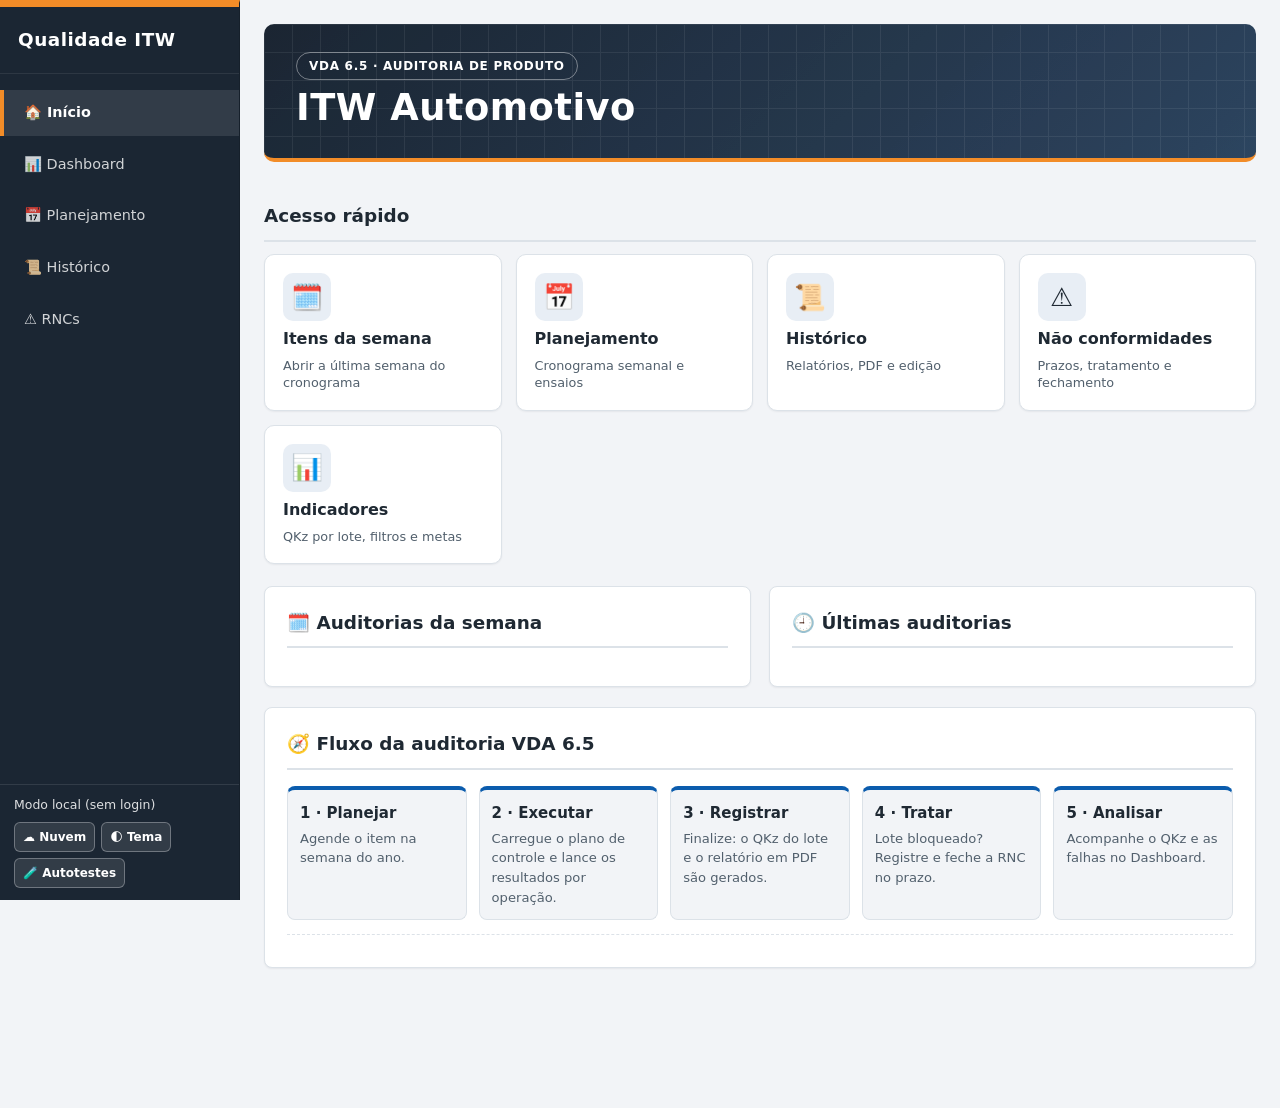
==== index.html @ 575a9930 "Rename auditoria_vda65_fase3 (2) - 23-10.html to index.html" ====
<!DOCTYPE html>
<html lang="pt-BR" data-visual="erp">
<head>
<meta charset="UTF-8">
<meta name="viewport" content="width=device-width, initial-scale=1">
<title>Sistema Integrado de Auditoria de Produto VDA 6.5 · ITW Automotivo</title>

<!-- Bibliotecas do PDF.js, jsPDF, PDF-Lib e Chart.js -->
<script src="https://cdnjs.cloudflare.com/ajax/libs/pdf.js/3.11.174/pdf.min.js"></script>
<script src="https://cdnjs.cloudflare.com/ajax/libs/pdf.js/3.11.174/pdf.worker.min.js"></script>
<script src="https://cdnjs.cloudflare.com/ajax/libs/jspdf/2.5.1/jspdf.umd.min.js"></script>
<script src="https://cdnjs.cloudflare.com/ajax/libs/jspdf-autotable/3.8.2/jspdf.plugin.autotable.min.js"></script>
<script src="https://cdnjs.cloudflare.com/ajax/libs/pdf-lib/1.17.1/pdf-lib.min.js"></script>
<script src="https://cdn.jsdelivr.net/npm/chart.js"></script>
<script src="https://cdnjs.cloudflare.com/ajax/libs/xlsx/0.18.5/xlsx.full.min.js"></script>

<style>
:root{
  --ink:#1c2630;
  --muted:#5d6b78;
  --paper:#eef1f4;
  --card:#fff;
  --line:#d3dae0;
  --accent:#27567f;
  --brand-orange:#d35400;
  --sidebar-bg:#1a2b3c;
  --sidebar-hover:rgba(255,255,255,0.08);
  --sidebar-active:linear-gradient(90deg, rgba(211,84,0,0.85) 0%, rgba(211,84,0,0.4) 100%);
  --ok:#1d7a4b;
  --nok:#bd2f27;
  --wait:#46515c;
  --accent-btn:#27567f;
  --icon-bg:#fbeee6;
  --btn-bg:#fff;
  --btn-ink:#1c2630;
  --warn-bg:#fffdf0;
  --sidebar-w:240px
}

/* Tema escuro: automático (preferência do sistema) ou forçado pelo botão "Tema" (data-theme) */
@media (prefers-color-scheme:dark){
  :root:not([data-theme="light"]){
    --ink:#e6ebef; --muted:#a3b0bb; --paper:#12181e; --card:#1a222a; --line:#34414d;
    --accent:#7db3e6; --accent-btn:#2f6ea8; --brand-orange:#e67e22; --sidebar-bg:#0f1a24;
    --ok:#2e9e66; --nok:#e0625a; --wait:#3a4651;
    --icon-bg:#3a2a1e; --btn-bg:#26323d; --btn-ink:#e6ebef; --warn-bg:#2f2a12;
    color-scheme:dark
  }
}
:root[data-theme="dark"]{
  --ink:#e6ebef; --muted:#a3b0bb; --paper:#12181e; --card:#1a222a; --line:#34414d;
  --accent:#7db3e6; --accent-btn:#2f6ea8; --brand-orange:#e67e22; --sidebar-bg:#0f1a24;
  --ok:#2e9e66; --nok:#e0625a; --wait:#3a4651;
  --icon-bg:#3a2a1e; --btn-bg:#26323d; --btn-ink:#e6ebef; --warn-bg:#2f2a12;
  color-scheme:dark
}

*{box-sizing:border-box}
body{margin:0;background:var(--paper);color:var(--ink);font:15px/1.5 system-ui,-apple-system,"Segoe UI",Roboto,sans-serif;display:flex;min-height:100vh}

/* MENU LATERAL (SIDEBAR) */
aside.sidebar{
  width:var(--sidebar-w);
  background:var(--sidebar-bg);
  color:#fff;
  display:flex;
  flex-direction:column;
  position:fixed;
  top:0;bottom:0;left:0;
  z-index:10;
  border-right:1px solid rgba(0,0,0,0.15);
  box-shadow: 2px 0 10px rgba(0,0,0,0.1);
  transition:transform .3s ease
}
.sidebar-header{
  padding:22px 18px;
  border-bottom:1px solid rgba(255,255,255,0.08);
  border-top:4px solid var(--brand-orange)
}
.sidebar-header h1{margin:0;font-size:1.15rem;line-height:1.2;font-weight:700;letter-spacing:0.5px}
.sidebar-header p{margin:4px 0 0;font-size:0.75rem;opacity:0.75;font-weight:500}

.sidebar-nav{display:flex;flex-direction:column;padding:16px 0;gap:6px;flex:1}
.nav-item{
  display:flex;
  align-items:center;
  gap:12px;
  padding:12px 20px;
  color:rgba(255,255,255,0.8);
  text-decoration:none;
  font-weight:600;
  font-size:0.9rem;
  border-left:4px solid transparent;
  cursor:pointer;
  transition:all .2s ease
}
.nav-item:hover{background:var(--sidebar-hover);color:#fff}
.nav-item.active{
  background:var(--sidebar-active);
  color:#fff;
  border-left-color:var(--brand-orange);
  font-weight:700
}

/* CONTEÚDO PRINCIPAL */
.app-content{margin-left:var(--sidebar-w);flex:1;padding:24px;padding-bottom:120px;max-width:calc(100vw - var(--sidebar-w))}
.module-section{display:none}
.module-section.active{display:block}

section.card-box{background:var(--card);border:1px solid var(--line);border-radius:10px;padding:22px;margin-bottom:20px;box-shadow: 0 4px 12px rgba(0,0,0,0.03)}
h2{margin:0 0 16px;font-size:1.25rem;color:var(--accent);font-weight:700}
.sub-header-block{font-size:0.85rem;font-weight:700;color:var(--accent);margin:14px 0 6px 0;padding-bottom:4px;border-bottom:1px dashed var(--line);text-transform:uppercase;letter-spacing:0.5px}
.grid{display:grid;grid-template-columns:repeat(auto-fit,minmax(200px,1fr));gap:14px;margin-top:8px}
label{display:block;font-size:.85rem;color:var(--muted);margin-bottom:4px}
input,select,textarea{width:100%;padding:9px 10px;border:1px solid var(--line);border-radius:6px;background:var(--card);color:var(--ink);font:inherit}
input:focus,select:focus,textarea:focus,button:focus-visible{outline:2px solid var(--accent);outline-offset:1px}
select:disabled{opacity:.55;cursor:not-allowed}
.msg{margin-top:10px;font-size:.9rem}.msg.ok{color:var(--ok)}.msg.err{color:var(--nok)}

/* TABELAS ORIGINAIS */
.tablewrap{overflow-x:auto;border-radius:8px;border:1px solid var(--line)}
table{border-collapse:collapse;width:100%;min-width:950px;background:var(--card)}
th,td{padding:10px 12px;border-bottom:1px solid var(--line);text-align:left;vertical-align:middle;font-size:.85rem}
th{background:#1f4e79;color:#fff;font-weight:600;text-align:center;border:1px solid rgba(255,255,255,0.2)}
th.sub{background:#2d6296;font-weight:400;font-size:.74rem}
.band td{background:#1f4e79;color:#fff;font-weight:700;font-size:.9rem}
td{border-left:1px solid var(--line);border-right:1px solid var(--line)}
td.in input,td.in select{padding:5px;min-width:56px;font-size:.82rem}
td.in input.w{min-width:90px}
.stsel{min-width:108px;font-weight:700}
.stsel.ok{background:var(--ok);color:#fff}
.stsel.nok{background:var(--nok);color:#fff}
.empty{padding:28px;text-align:center;color:var(--muted)}
details{margin-top:12px;font-size:.85rem}
pre{max-height:260px;overflow:auto;background:var(--paper);padding:10px;border-radius:6px;white-space:pre-wrap}

/* DASHBOARD DESIGN */
.dash-header{display:flex;justify-content:space-between;align-items:center;flex-wrap:wrap;gap:16px;margin-bottom:20px}
.dash-filters{display:flex;gap:12px;align-items:center;flex-wrap:wrap}
.dash-filters div{display:flex;flex-direction:column;gap:2px}
.dash-filters select{min-width:180px;background:var(--card);border-radius:6px;padding:6px 10px;font-size:0.85rem}

.metric-grid{display:grid;grid-template-columns:repeat(auto-fit,minmax(220px,1fr));gap:16px;margin-bottom:20px}
.metric-card-modern{background:var(--card);border-top:4px solid var(--brand-orange);border-radius:8px;padding:16px 20px;display:flex;align-items:center;gap:16px;box-shadow:0 2px 8px rgba(0,0,0,0.04);border-left:1px solid var(--line);border-right:1px solid var(--line);border-bottom:1px solid var(--line)}
.metric-icon-circle{width:48px;height:48px;border-radius:50%;background:var(--icon-bg);display:flex;align-items:center;justify-content:center;font-size:1.4rem;color:var(--brand-orange);flex-shrink:0}
.metric-info label{font-size:0.82rem;color:var(--muted);font-weight:600;margin:0;display:block}
.metric-info span{font-size:1.7rem;font-weight:800;color:var(--ink);line-height:1.2}

.dash-bottom-grid{display:grid;grid-template-columns:1fr 1fr;gap:16px}
@media(max-width:992px){.dash-bottom-grid{grid-template-columns:1fr}}

.badge-aprovado{background:#e8f8f5;color:#1e8449;padding:4px 10px;border-radius:12px;font-weight:700;font-size:0.75rem;display:inline-block}
.badge-bloqueado{background:#fadbd8;color:#b03a2e;padding:4px 10px;border-radius:12px;font-weight:700;font-size:0.75rem;display:inline-block}

/* BADGES DE STATUS NO CRONOGRAMA */
.status-tag{padding:6px 12px;border-radius:6px;font-weight:700;font-size:0.8rem;text-align:center;display:inline-block;width:100%;color:#fff}
.status-previsto{background:#01579b;color:#fff}                               /* Azul Neutro */
.status-realizado{background:#2e7d32;color:#fff}                              /* Verde Corporativo */
.status-quebra{background:#2e7d32;color:#fff}                                 /* Verde Corporativo com Q Dourado */
.status-reprogramado{background:#a04000;color:#fff}                           /* Âmbar */

.badge-nao-aplica{background:#586069;color:#fff;padding:5px 12px;border-radius:6px;font-size:0.78rem;font-weight:700;display:inline-block}

/* CORES DE BOTÕES */
.btn-edit-custom{background:#455a64;color:#fff}                              /* Steel Blue */
.btn-edit-custom:hover{background:#37474f}
.btn-exec-custom{background:#047857;color:#fff}                              /* Verde Esmeralda */
.btn-exec-custom:hover{background:#065f46}
.btn-pendente-custom{background:#92400e;color:#fff}                          /* Laranja/Âmbar */
.btn-pendente-custom:hover{background:#78350f}
.btn-anexado-custom{background:#047857;color:#fff}                           /* Verde Musgo */
.btn-anexado-custom:hover{background:#047857}
.btn-excluir-custom{background:#dc2626;color:#fff}                           /* Vermelho Carmim */
.btn-excluir-custom:hover{background:#b91c1c}

/* LARGURA E GRID DAS COLUNAS AJUSTADAS */
.th-acoes{width:180px;min-width:180px}
.th-ensaios{width:150px;min-width:150px}
.th-excluir{width:90px;min-width:90px}

.acoes-grid-duo{display:grid;grid-template-columns:1fr 1fr;gap:6px;width:100%}
.acoes-grid-trio{display:grid;grid-template-columns:1fr 1fr 1fr;gap:4px;width:100%}
.acoes-grid-duo button, .acoes-grid-trio button{width:100%;white-space:nowrap;padding:6px 6px;font-size:0.75rem;border-radius:6px;justify-content:center}

/* BARRA FIXA INFERIOR NA EXECUÇÃO */
.bar{position:fixed;left:var(--sidebar-w);right:0;bottom:0;background:var(--wait);color:#fff;padding:12px 20px;display:flex;flex-wrap:wrap;gap:16px;align-items:center;justify-content:space-between;transition:background .2s;z-index:5}
.bar.ok{background:var(--ok)}.bar.nok{background:var(--nok)}
.bar .big{font-size:2rem;font-weight:800;line-height:1}
.bar small{display:block;opacity:.9}.bar .state{font-size:1.15rem;font-weight:700}
button{border:0;border-radius:6px;padding:8px 14px;font:inherit;font-weight:700;cursor:pointer;background:var(--btn-bg);color:var(--btn-ink);display:inline-flex;align-items:center;justify-content:center;gap:4px}
button:disabled{opacity:.5;cursor:not-allowed}
button.primary{background:var(--accent-btn);color:#fff}
button.sec{background:transparent;color:#fff;border:2px solid #fff}
.btn-danger{background:#b3261e;color:#fff}
.btn-warning{background:#8a5a00;color:#fff}
.btn-success{background:#1e7e46;color:#fff}
.btn-info{background:#1f6a99;color:#fff}
.btn-sm{padding:5px 8px;font-size:0.78rem}

.thumb-foto{width:38px;height:38px;object-fit:cover;border-radius:4px;border:1px solid var(--line);cursor:pointer;display:block;margin-top:4px;transition:transform 0.2s}
.thumb-foto:hover{transform:scale(1.08)}
.foto-cell{display:flex;flex-direction:column;align-items:center;gap:4px}
.banner-rascunho{background:var(--paper);border:1px solid var(--accent);padding:10px 14px;border-radius:6px;margin-bottom:12px;display:flex;justify-content:space-between;align-items:center}

.desenho-preview-box{margin-top:16px;padding:12px;border:1px solid var(--line);border-radius:6px;background:var(--paper);display:flex;flex-direction:column;align-items:center;gap:10px}
.desenho-controls{display:flex;gap:12px;align-items:center;font-size:0.85rem;font-weight:600;flex-wrap:wrap;justify-content:center}
.desenho-canvas-wrap{width:100%;max-height:600px;overflow:auto;display:flex;justify-content:center;background:#fff;border:1px solid var(--line);border-radius:4px;padding:8px}
.desenho-canvas-wrap canvas{max-width:100%;height:auto;display:block;box-shadow:0 2px 8px rgba(0,0,0,0.1)}

.ensaio-container{display:flex;flex-direction:column;gap:4px;align-items:center;width:100%}

/* MODAIS E LISTA DE ENSAIOS */
.modal-overlay{position:fixed;top:0;left:0;right:0;bottom:0;background:rgba(0,0,0,0.5);display:none;justify-content:center;align-items:center;z-index:100}
.modal-box{background:var(--card);padding:24px;border-radius:8px;width:100%;max-width:550px;box-shadow:0 4px 12px rgba(0,0,0,0.2)}
.lista-ensaios-modal{display:flex;flex-direction:column;gap:8px;max-height:280px;overflow-y:auto;margin:14px 0}
.item-ensaio-row{display:flex;justify-content:space-between;align-items:center;padding:8px 12px;background:var(--paper);border:1px solid var(--line);border-radius:6px;gap:8px}
.item-ensaio-row span{font-size:0.82rem;font-weight:600;color:var(--accent);cursor:pointer;text-decoration:underline;overflow:hidden;text-overflow:ellipsis;white-space:nowrap;max-width:320px}

/* MODAL DE CONFIRMAÇÃO */
.confirm-box{background:var(--card);padding:32px 28px;border-radius:12px;width:100%;max-width:420px;text-align:center;box-shadow:0 10px 25px rgba(0,0,0,0.25)}
.confirm-icon-circle{width:72px;height:72px;border-radius:50%;border:4px solid #f8e71c;display:flex;align-items:center;justify-content:center;margin:0 auto 18px auto;color:#f5a623;font-size:2.2rem;background:var(--warn-bg)}
.confirm-title{font-size:1.35rem;font-weight:700;color:var(--ink);margin-bottom:12px;line-height:1.3}
.confirm-desc{font-size:0.92rem;color:var(--muted);margin-bottom:24px}
.confirm-btns{display:flex;gap:12px;justify-content:center}
.confirm-btns button{padding:10px 28px;font-size:0.95rem;font-weight:700;border-radius:6px;min-width:100px}
.btn-confirm-cancel{background:#bdc3c7;color:#2c3e50}
.btn-confirm-cancel:hover{background:#b0b6bb}
.btn-confirm-yes{background:#e74c3c;color:#fff}
.btn-confirm-yes:hover{background:#c0392b}

/* BOTÃO DE RNC NA TABELA DE AÇÕES */
.btn-rnc-trigger{background:#d35400;color:#fff;font-size:0.72rem;padding:3px 6px;border-radius:4px;font-weight:700;margin-top:4px;display:none;cursor:pointer}
.btn-rnc-trigger.active{display:inline-flex}

/* MODAL DE AMPLIAÇÃO DA FOTO */
.photo-modal-box{background:var(--card);padding:16px;border-radius:8px;max-width:85vw;max-height:85vh;display:flex;flex-direction:column;align-items:center;gap:12px;box-shadow:0 8px 30px rgba(0,0,0,0.3)}
.photo-modal-box img{max-width:100%;max-height:70vh;object-fit:contain;border-radius:4px;border:1px solid var(--line)}

@media(max-width:768px){
  body{flex-direction:column}
  aside.sidebar{width:100%;position:relative;height:auto}
  .app-content{margin-left:0;max-width:100%}
  .bar{left:0}
}

/* ---------- Fase 3: acessibilidade, alertas, RNC, conta ---------- */
[hidden]{display:none !important}
.skip-link{position:absolute;left:-9999px;top:8px;background:var(--accent-btn);color:#fff;padding:8px 14px;border-radius:6px;z-index:1000;font-weight:700}
.skip-link:focus{left:8px}
:focus-visible{outline:3px solid var(--accent);outline-offset:2px}
.nav-item:focus-visible{outline-color:#fff;outline-offset:-3px}
@media (prefers-reduced-motion:reduce){*{transition:none !important;animation:none !important;scroll-behavior:auto !important}}
body[data-papel="auditor"] .so-gestor{display:none !important}

.alertas-painel{display:flex;flex-direction:column;gap:8px;margin-bottom:16px}
.alertas-painel:empty{display:none}
.alerta{display:flex;align-items:center;justify-content:space-between;gap:12px;flex-wrap:wrap;padding:10px 14px;border-radius:8px;border:1px solid var(--line);border-left:6px solid var(--brand-orange);background:var(--card);font-weight:600}
.alerta.grave{border-left-color:var(--nok)}
.alerta button{padding:5px 12px;font-size:.8rem;background:var(--accent-btn);color:#fff}
.linha-atrasada td{background:rgba(224,98,90,.10)}
.tag-atraso{display:inline-block;margin-top:4px;padding:2px 8px;border-radius:10px;background:#b3261e;color:#fff;font-size:.72rem;font-weight:700}
.badge-count{display:inline-block;min-width:20px;padding:0 6px;margin-left:6px;border-radius:10px;background:rgba(255,255,255,.25);color:#fff;font-size:.75rem;font-weight:800;text-align:center}
.badge-count.grave{background:#c62828}
.export-btns{display:inline-flex;gap:8px;margin-left:12px;vertical-align:middle;flex-wrap:wrap}
.rnc-chip{display:inline-block;padding:3px 10px;border-radius:10px;font-size:.75rem;font-weight:700;color:#fff;white-space:nowrap}
.rnc-aberta{background:#b3261e}.rnc-tratamento{background:#a15c00}.rnc-fechada{background:#2e7d32}
.rnc-venc{color:var(--nok);font-weight:700;display:block;font-size:.75rem}
.nota-ops{font-size:.88rem;color:var(--muted);margin:0 0 12px}
.op-bloco{margin-bottom:20px}
.op-bloco h3{margin:0 0 6px;font-size:1rem;color:var(--accent);display:flex;gap:12px;flex-wrap:wrap;align-items:baseline}
.op-bloco h3 small{font-weight:600;color:var(--muted);font-size:.8rem}
.op-bloco table{min-width:820px;font-size:.85rem;table-layout:fixed;width:100%}
.op-bloco td,.op-bloco th{overflow-wrap:anywhere}
.op-bloco tr.falha td{background:rgba(224,98,90,.12)}
.op-bloco td.num,.op-bloco th.num{text-align:center}
.rnc-abas{display:flex;gap:8px;flex-wrap:wrap;margin-bottom:12px}
.rnc-abas button{background:var(--btn-bg);color:var(--btn-ink);border:1px solid var(--line)}
.rnc-abas button.ativa{background:var(--accent-btn);color:#fff;border-color:var(--accent-btn)}
.rnc-fech{display:block;margin-top:4px;font-size:.75rem;color:var(--muted);max-width:220px;white-space:normal}
.rnc-resumo{white-space:pre-line;background:var(--paper);border:1px solid var(--line);border-radius:6px;padding:10px 12px;font-size:.88rem;margin:10px 0}
.sidebar-conta{padding:12px 14px;border-top:1px solid rgba(255,255,255,.1);display:flex;flex-direction:column;gap:8px}
.conta-status{font-size:.78rem;color:rgba(255,255,255,.85);line-height:1.35}
.conta-btns{display:flex;flex-wrap:wrap;gap:6px}
.btn-conta{background:rgba(255,255,255,.1);color:#fff;border:1px solid rgba(255,255,255,.3);font-size:.75rem;padding:5px 8px}
.btn-conta:hover{background:rgba(255,255,255,.2)}
.teste-ok{color:var(--ok);font-weight:700}.teste-falha{color:var(--nok);font-weight:700}
#resultadoTestes ul{list-style:none;padding:0;margin:8px 0;max-height:50vh;overflow:auto;font-size:.88rem}
#resultadoTestes li{padding:3px 0;border-bottom:1px dashed var(--line)}
/* ===== VISUAL ERP (padrão): cores neutras; cor forte só para estado e ação principal ===== */
html[data-visual="erp"]{
  --paper:#F2F4F7; --card:#FFFFFF; --line:#DCE2E8; --ink:#1F2933; --muted:#52606D;
  --accent:#0B4F8A; --accent-btn:#0B5CAD; --sidebar-bg:#1B2633; --sidebar-hover:rgba(255,255,255,.07);
  --sidebar-active:rgba(255,255,255,.10); --brand-orange:#F28C28;
  --ok:#17703F; --nok:#B42318; --wait:#4B5A69;
  --btn-bg:#FFFFFF; --btn-ink:#243447; --icon-bg:#E8EEF5; --warn-bg:#FFF8E6;
  --th-bg:#E7ECF1; --th-ink:#1F2D3D; --th-sub:#F0F3F6; --zebra:#F9FAFB; --hover:#EAF2FB;
  --pill-blue-bg:#E3EEFA; --pill-blue-ink:#0B4F8A; --pill-blue-bd:#B8D2EC;
  --pill-green-bg:#E3F3EA; --pill-green-ink:#146136; --pill-green-bd:#B3DAC2;
  --pill-amber-bg:#FFF1DA; --pill-amber-ink:#7A4300; --pill-amber-bd:#F0D09B;
  --pill-red-bg:#FDE9E7; --pill-red-ink:#9B2218; --pill-red-bd:#F2B8B2;
  --pill-gray-bg:#ECEFF2; --pill-gray-ink:#4B5A69; --pill-gray-bd:#CBD3DA;
}
html[data-visual="erp"][data-theme="dark"]{
  --paper:#10161D; --card:#18212B; --line:#2D3946; --ink:#E4EAF0; --muted:#9AA9B8;
  --accent:#7DB3E6; --accent-btn:#2F6EA8; --sidebar-bg:#0C1218; --sidebar-active:rgba(255,255,255,.09);
  --btn-bg:#223040; --btn-ink:#E4EAF0; --icon-bg:#22303F; --warn-bg:#2B2712;
  --th-bg:#243242; --th-ink:#E4EAF0; --th-sub:#1D2936; --zebra:#1B2530; --hover:#223245;
  --pill-blue-bg:#1D3550; --pill-blue-ink:#A9CDF2; --pill-blue-bd:#2F5378;
  --pill-green-bg:#173A29; --pill-green-ink:#9ADBB5; --pill-green-bd:#2A5E43;
  --pill-amber-bg:#3E2F12; --pill-amber-ink:#F1C77D; --pill-amber-bd:#6A5020;
  --pill-red-bg:#431C19; --pill-red-ink:#F4A9A2; --pill-red-bd:#7A3029;
  --pill-gray-bg:#26313C; --pill-gray-ink:#B4C0CC; --pill-gray-bd:#3A4856;
}
/* menu lateral: faixa laranja só como detalhe fino */
html[data-visual="erp"] aside.sidebar{border-top:3px solid var(--brand-orange);box-shadow:none}
html[data-visual="erp"] .nav-item.active{background:var(--sidebar-active);border-left-color:var(--brand-orange)}
html[data-visual="erp"] .nav-item{font-weight:500}
html[data-visual="erp"] .nav-item.active{font-weight:700}
/* tabelas: cabeçalho claro, zebra suave, destaque ao passar o mouse */
html[data-visual="erp"] th{background:var(--th-bg);color:var(--th-ink);border:1px solid var(--line);border-bottom:2px solid #B9C4CF;font-weight:700}
html[data-visual="erp"] th.sub{background:var(--th-sub);color:var(--th-ink)}
html[data-visual="erp"] tbody tr:nth-child(even) td{background:var(--zebra)}
html[data-visual="erp"] tbody tr:hover td{background:var(--hover)}
html[data-visual="erp"] td{border-bottom:1px solid var(--line);color:var(--ink)}
html[data-visual="erp"] .tablewrap{border-color:var(--line);box-shadow:none}
html[data-visual="erp"] section.card-box{box-shadow:0 1px 2px rgba(16,24,40,.06);border-radius:8px}
html[data-visual="erp"] h2{color:var(--ink);font-size:1.15rem;border-bottom:2px solid var(--line);padding-bottom:10px}
/* status em "pílulas" suaves (a cor forte fica só no texto e na borda) */
html[data-visual="erp"] .status-tag{font-weight:600;border:1px solid transparent;border-radius:999px;padding:4px 10px}
html[data-visual="erp"] .status-previsto{background:var(--pill-blue-bg);color:var(--pill-blue-ink);border-color:var(--pill-blue-bd)}
html[data-visual="erp"] .status-realizado,html[data-visual="erp"] .status-quebra{background:var(--pill-green-bg);color:var(--pill-green-ink);border-color:var(--pill-green-bd)}
html[data-visual="erp"] .status-reprogramado{background:var(--pill-amber-bg);color:var(--pill-amber-ink);border-color:var(--pill-amber-bd)}
html[data-visual="erp"] .badge-nao-aplica{background:var(--pill-gray-bg);color:var(--pill-gray-ink);border:1px solid var(--pill-gray-bd);border-radius:999px;font-weight:600}
html[data-visual="erp"] .badge-aprovado{background:var(--pill-green-bg);color:var(--pill-green-ink);border:1px solid var(--pill-green-bd)}
html[data-visual="erp"] .badge-bloqueado{background:var(--pill-red-bg);color:var(--pill-red-ink);border:1px solid var(--pill-red-bd)}
html[data-visual="erp"] .tag-atraso{background:var(--pill-red-bg);color:var(--pill-red-ink);border:1px solid var(--pill-red-bd)}
html[data-visual="erp"] .linha-atrasada td{background:rgba(180,35,24,.06)}
html[data-visual="erp"] .rnc-chip{border:1px solid transparent}
html[data-visual="erp"] .rnc-aberta{background:var(--pill-red-bg);color:var(--pill-red-ink);border-color:var(--pill-red-bd)}
html[data-visual="erp"] .rnc-tratamento{background:var(--pill-amber-bg);color:var(--pill-amber-ink);border-color:var(--pill-amber-bd)}
html[data-visual="erp"] .rnc-fechada{background:var(--pill-green-bg);color:var(--pill-green-ink);border-color:var(--pill-green-bd)}
/* botões: só a ação principal é sólida; o resto é discreto; vermelho só ao passar o mouse */
html[data-visual="erp"] .btn-edit-custom,html[data-visual="erp"] .btn-info{background:var(--btn-bg);color:var(--btn-ink);border:1px solid var(--line)}
html[data-visual="erp"] .btn-edit-custom:hover,html[data-visual="erp"] .btn-info:hover{background:var(--hover)}
html[data-visual="erp"] .btn-exec-custom,html[data-visual="erp"] button.primary{background:var(--accent-btn);color:#fff}
html[data-visual="erp"] .btn-exec-custom:hover,html[data-visual="erp"] button.primary:hover{background:#094A8C}
html[data-visual="erp"] .btn-pendente-custom{background:var(--pill-amber-bg);color:var(--pill-amber-ink);border:1px solid var(--pill-amber-bd)}
html[data-visual="erp"] .btn-anexado-custom{background:var(--pill-green-bg);color:var(--pill-green-ink);border:1px solid var(--pill-green-bd)}
html[data-visual="erp"] .btn-excluir-custom{background:transparent;color:var(--pill-red-ink);border:1px solid var(--pill-red-bd)}
html[data-visual="erp"] .btn-excluir-custom:hover{background:#B42318;color:#fff;border-color:#B42318}
html[data-visual="erp"] .btn-success{background:var(--pill-green-bg);color:var(--pill-green-ink);border:1px solid var(--pill-green-bd)}
html[data-visual="erp"] .btn-warning{background:var(--pill-amber-bg);color:var(--pill-amber-ink);border:1px solid var(--pill-amber-bd)}
html[data-visual="erp"] .btn-danger{background:transparent;color:var(--pill-red-ink);border:1px solid var(--pill-red-bd)}
html[data-visual="erp"] .export-btns .btn-info,html[data-visual="erp"] .export-btns .btn-success{background:var(--btn-bg);color:var(--btn-ink);border:1px solid var(--line)}
/* campos */
html[data-visual="erp"] input,html[data-visual="erp"] select,html[data-visual="erp"] textarea{background:var(--card);border-color:#C3CCD6}
html[data-visual="erp"] input:focus,html[data-visual="erp"] select:focus,html[data-visual="erp"] textarea:focus{border-color:var(--accent-btn);box-shadow:0 0 0 3px rgba(11,92,173,.18);outline:none}
/* cartões do dashboard */
html[data-visual="erp"] .metric-card-modern{border-top-color:var(--accent-btn);box-shadow:0 1px 2px rgba(16,24,40,.06)}
/* barra de resultado: cores de estado mais sóbrias */
html[data-visual="erp"] .bar{background:var(--wait)}
html[data-visual="erp"] .bar.ok{background:var(--ok)}
html[data-visual="erp"] .bar.nok{background:var(--nok)}
html[data-visual="erp"] .dash-header h2{border-bottom:0;padding-bottom:0}

@media (prefers-color-scheme:dark){
html[data-visual="erp"]:not([data-theme="light"]){
  --paper:#10161D; --card:#18212B; --line:#2D3946; --ink:#E4EAF0; --muted:#9AA9B8;
  --accent:#7DB3E6; --accent-btn:#2F6EA8; --sidebar-bg:#0C1218; --sidebar-active:rgba(255,255,255,.09);
  --btn-bg:#223040; --btn-ink:#E4EAF0; --icon-bg:#22303F; --warn-bg:#2B2712;
  --th-bg:#243242; --th-ink:#E4EAF0; --th-sub:#1D2936; --zebra:#1B2530; --hover:#223245;
  --pill-blue-bg:#1D3550; --pill-blue-ink:#A9CDF2; --pill-blue-bd:#2F5378;
  --pill-green-bg:#173A29; --pill-green-ink:#9ADBB5; --pill-green-bd:#2A5E43;
  --pill-amber-bg:#3E2F12; --pill-amber-ink:#F1C77D; --pill-amber-bd:#6A5020;
  --pill-red-bg:#431C19; --pill-red-ink:#F4A9A2; --pill-red-bd:#7A3029;
  --pill-gray-bg:#26313C; --pill-gray-ink:#B4C0CC; --pill-gray-bd:#3A4856;
}
}

/* Planejamento: filtros e legenda de status */
.filtro-cron{margin-bottom:14px;display:flex;flex-direction:column;gap:10px}
.filtro-cron-campos{display:flex;gap:12px;flex-wrap:wrap;align-items:flex-end}
.filtro-cron-campos>div{min-width:170px;flex:1 1 170px;max-width:280px}
.legenda-status{display:flex;flex-wrap:wrap;gap:8px;align-items:center;padding:8px 12px;border:1px dashed var(--line);border-radius:8px;background:var(--paper)}
.legenda-titulo{font-size:.75rem;font-weight:700;text-transform:uppercase;letter-spacing:.04em;color:var(--muted);margin-right:4px}
.legenda-status .leg{width:auto;cursor:pointer;font-size:.78rem;padding:4px 12px;border:1px solid transparent}
.legenda-status .leg[aria-pressed="true"]{outline:2px solid var(--accent-btn);outline-offset:1px}
.tag-atraso-leg{background:#FDE9E7;color:#9B2218;border-color:#F2B8B2 !important}
:root[data-theme="dark"] .tag-atraso-leg{background:#431C19;color:#F4A9A2;border-color:#7A3029 !important}
.q-mark{font-weight:800;margin-left:2px;color:#B7791F}
:root[data-theme="dark"] .q-mark{color:#F5C84C}
@media (prefers-color-scheme:dark){:root:not([data-theme="light"]) .q-mark{color:#F5C84C}:root:not([data-theme="light"]) .tag-atraso-leg{background:#431C19;color:#F4A9A2;border-color:#7A3029 !important}}
.fc-resumo{font-size:.82rem;color:var(--muted)}

/* ===== Tela inicial ===== */
.ini-hero{display:flex;justify-content:space-between;gap:24px;flex-wrap:wrap;align-items:stretch;padding:28px 32px;margin-bottom:18px;border-radius:10px;color:#fff;border-bottom:4px solid var(--brand-orange);
  background:linear-gradient(135deg,#1B2633 0%,#26384D 60%,#2D4560 100%);position:relative;overflow:hidden}
.ini-hero::before{content:"";position:absolute;inset:0;opacity:.07;background-image:linear-gradient(#fff 1px,transparent 1px),linear-gradient(90deg,#fff 1px,transparent 1px);background-size:28px 28px;pointer-events:none}
.ini-hero>*{position:relative}
.ini-hero h1{margin:8px 0 2px;font-size:2.3rem;letter-spacing:.5px;font-weight:800;line-height:1.1}
.ini-chip{display:inline-block;padding:4px 12px;border:1px solid rgba(255,255,255,.4);border-radius:999px;font-size:.75rem;font-weight:700;letter-spacing:.06em;text-transform:uppercase}
.ini-sub{margin:0;font-size:1.05rem;opacity:.9}
.ini-saud{margin:14px 0 0;font-size:.95rem;opacity:.85}
.ini-hero-info{display:flex;flex-direction:column;justify-content:center;align-items:flex-end;gap:6px;text-align:right}
.ini-data{font-size:1.05rem;font-weight:600}
.ini-semana{font-size:2rem;font-weight:800;line-height:1}
.ini-estado{font-size:.82rem;opacity:.85}
.ini-titulo{margin:6px 0 12px}
.ini-kpis{display:grid;grid-template-columns:repeat(auto-fit,minmax(200px,1fr));gap:14px;margin-bottom:22px}
.ini-kpi{background:var(--card);border:1px solid var(--line);border-left:5px solid var(--accent-btn);border-radius:8px;padding:14px 18px;text-align:left;display:flex;flex-direction:column;gap:2px;color:var(--ink);box-shadow:0 1px 2px rgba(16,24,40,.06);align-items:flex-start;font-weight:400}
.ini-kpi:hover{background:var(--hover,var(--paper))}
.ini-kpi .v{font-size:1.9rem;font-weight:800;line-height:1.1}
.ini-kpi .t{font-size:.8rem;color:var(--muted);font-weight:600;text-transform:uppercase;letter-spacing:.04em}
.ini-kpi .d{font-size:.8rem;color:var(--muted)}
.ini-kpi.ok{border-left-color:var(--ok)}.ini-kpi.warn{border-left-color:#C77700}.ini-kpi.bad{border-left-color:var(--nok)}
.ini-tiles{display:grid;grid-template-columns:repeat(auto-fit,minmax(190px,1fr));gap:14px;margin-bottom:22px}
.ini-tile{justify-content:flex-start;background:var(--card);color:var(--ink);border:1px solid var(--line);border-radius:10px;padding:18px;display:flex;flex-direction:column;align-items:flex-start;gap:6px;text-align:left;font-weight:400;box-shadow:0 1px 2px rgba(16,24,40,.06);transition:transform .15s,border-color .15s}
.ini-tile:hover{transform:translateY(-2px);border-color:var(--accent-btn)}
.ini-tile b{font-size:1rem}.ini-tile small{color:var(--muted);font-size:.8rem;line-height:1.35}
.ini-ico{font-size:1.6rem;width:48px;height:48px;border-radius:10px;background:var(--icon-bg);display:flex;align-items:center;justify-content:center}
.ini-grid2{display:grid;grid-template-columns:repeat(auto-fit,minmax(340px,1fr));gap:18px}
.ini-lista{display:flex;flex-direction:column}
.ini-item{display:flex;justify-content:space-between;align-items:center;gap:12px;padding:9px 2px;border-bottom:1px solid var(--line);font-size:.88rem}
.ini-item:last-child{border-bottom:0}
.ini-item .badge-aprovado,.ini-item .badge-bloqueado{white-space:nowrap;flex:none}
.ini-item .l{display:flex;flex-direction:column;min-width:0}
.ini-item .l b{white-space:nowrap;overflow:hidden;text-overflow:ellipsis}
.ini-item .l small{color:var(--muted)}
.ini-vazio{color:var(--muted);font-size:.88rem;padding:8px 2px}
.ini-fluxo{list-style:none;margin:0;padding:0;display:grid;grid-template-columns:repeat(auto-fit,minmax(170px,1fr));gap:12px}
.ini-fluxo li{border:1px solid var(--line);border-top:4px solid var(--accent-btn);border-radius:8px;padding:12px;display:flex;flex-direction:column;gap:4px;background:var(--paper)}
.ini-fluxo li span{font-size:.82rem;color:var(--muted)}
.ini-ref{margin-top:14px;font-size:.82rem;color:var(--muted);border-top:1px dashed var(--line);padding-top:10px;line-height:1.6}
@media (max-width:700px){.ini-hero{padding:20px}.ini-hero h1{font-size:1.7rem}.ini-hero-info{align-items:flex-start;text-align:left}}
</style>
</head>
<body>
<datalist id="listaAprovReprov"><option value="APROVADO"><option value="REPROVADO"><option value="OK"><option value="NOK"></datalist>
<a class="skip-link" href="#conteudo-principal">Pular para o conteúdo</a>

<!-- MENU LATERAL (SIDEBAR) -->
<aside class="sidebar" aria-label="Menu lateral">
  <div class="sidebar-header">
    <h1>Qualidade ITW</h1>
  </div>
  <nav class="sidebar-nav" aria-label="Principal">
    <a class="nav-item active" role="button" tabindex="0" aria-current="page" onclick="navegarPara('mod-inicio')">🏠 Início</a>
    <a class="nav-item" role="button" tabindex="0" onclick="navegarPara('mod-dashboard')">📊 Dashboard</a>
    <a class="nav-item" role="button" tabindex="0" onclick="navegarPara('mod-planejamento')">📅 Planejamento</a>
    <a class="nav-item" role="button" tabindex="0" onclick="navegarPara('mod-historico')">📜 Histórico</a>
    <a class="nav-item" role="button" tabindex="0" onclick="navegarPara('mod-rnc')">⚠️ RNCs <span id="badgeRnc" class="badge-count" hidden></span></a>
  </nav>
  <div class="sidebar-conta" role="group" aria-label="Conta e preferências">
    <div id="contaStatus" class="conta-status" role="status">Modo local (sem login)</div>
    <div class="conta-btns">
      <button type="button" id="btnNuvemEntrar" class="btn-conta" hidden>🔐 Entrar</button>
      <button type="button" id="btnNuvemSync" class="btn-conta" hidden>🔄 Sincronizar</button>
      <button type="button" id="btnNuvemSair" class="btn-conta" hidden>🚪 Sair</button>
      <button type="button" id="btnNuvemCfg" class="btn-conta">☁️ Nuvem</button>
      <button type="button" id="btnTema" class="btn-conta">🌓 Tema</button>
      <button type="button" id="btnTestes" class="btn-conta">🧪 Autotestes</button>
    </div>
  </div>
</aside>

<!-- CONTEÚDO DOS MÓDULOS -->
<main class="app-content" id="conteudo-principal" tabindex="-1">

  <!-- MÓDULO 1: DASHBOARD -->
  <!-- MÓDULO 0: INÍCIO (tela padrão) -->
  <div id="mod-inicio" class="module-section active">
    <section class="ini-hero" aria-label="Boas-vindas">
      <div class="ini-hero-txt">
        <span class="ini-chip">VDA 6.5 · Auditoria de Produto</span>
        <h1>ITW Automotivo</h1>
      </div>
      <div class="ini-hero-info">
        <div class="ini-data" id="iniData"></div>
        <div class="ini-semana" id="iniSemana"></div>
      </div>
    </section>

    <div id="iniAlertas" class="alertas-painel" role="region" aria-label="Alertas"></div>

    <div class="ini-kpis" id="iniKpis" role="list"></div>

    <h2 class="ini-titulo">Acesso rápido</h2>
    <div class="ini-tiles">
      <button type="button" class="ini-tile" onclick="irParaUltimaSemana()"><span class="ini-ico">🗓️</span><b>Itens da semana</b><small id="iniTileSemana">Abrir a última semana do cronograma</small></button>
      <button type="button" class="ini-tile" onclick="navegarPara('mod-planejamento')"><span class="ini-ico">📅</span><b>Planejamento</b><small>Cronograma semanal e ensaios</small></button>
      <button type="button" class="ini-tile" onclick="navegarPara('mod-historico')"><span class="ini-ico">📜</span><b>Histórico</b><small>Relatórios, PDF e edição</small></button>
      <button type="button" class="ini-tile" onclick="navegarPara('mod-rnc')"><span class="ini-ico">⚠️</span><b>Não conformidades</b><small>Prazos, tratamento e fechamento</small></button>
      <button type="button" class="ini-tile" onclick="navegarPara('mod-dashboard')"><span class="ini-ico">📊</span><b>Indicadores</b><small>QKz por lote, filtros e metas</small></button>
    </div>

    <div class="ini-grid2">
      <section class="card-box">
        <h2>🗓️ Auditorias da semana</h2>
        <div id="iniSemanaLista" class="ini-lista"></div>
      </section>
      <section class="card-box">
        <h2>🕘 Últimas auditorias</h2>
        <div id="iniUltimas" class="ini-lista"></div>
      </section>
    </div>

    <section class="card-box">
      <h2>🧭 Fluxo da auditoria VDA 6.5</h2>
      <ol class="ini-fluxo">
        <li><b>1 · Planejar</b><span>Agende o item na semana do ano.</span></li>
        <li><b>2 · Executar</b><span>Carregue o plano de controle e lance os resultados por operação.</span></li>
        <li><b>3 · Registrar</b><span>Finalize: o QKz do lote e o relatório em PDF são gerados.</span></li>
        <li><b>4 · Tratar</b><span>Lote bloqueado? Registre e feche a RNC no prazo.</span></li>
        <li><b>5 · Analisar</b><span>Acompanhe o QKz e as falhas no Dashboard.</span></li>
      </ol>
      <div class="ini-ref" id="iniRef"></div>
    </section>
  </div>

  <div id="mod-dashboard" class="module-section">
    
    <div id="alertasPainel" class="alertas-painel" role="region" aria-label="Alertas"></div>

    <div class="dash-header">
      <h2 style="margin:0">Dashboard de Indicadores do Produto (QKz)</h2>
      <div class="dash-filters">
        <div>
          <label for="filtroPeriodo">Período</label>
          <select id="filtroPeriodo" onchange="atualizarDashboard()">
            <option value="TODOS">📅 TODOS OS REGISTROS</option>
            <option value="MES_ATUAL">Mês Atual</option>
            <option value="30_DIAS">Últimos 30 Dias</option>
          </select>
        </div>
        <div>
          <label for="filtroProduto">Produto</label>
          <select id="filtroProduto" onchange="atualizarDashboard()">
            <option value="TODOS">📦 Todos os Produtos</option>
          </select>
        </div>
        <div>
          <label for="filtroCliente">Cliente</label>
          <select id="filtroCliente" onchange="atualizarDashboard()">
            <option value="TODOS">🏭 Todos os Clientes</option>
          </select>
        </div>
        <div>
          <label for="filtroAuditor">Auditor</label>
          <select id="filtroAuditor" onchange="atualizarDashboard()">
            <option value="TODOS">👤 Todos os Auditores</option>
          </select>
        </div>
      </div>
    </div>

    <div class="metric-grid">
      <div class="metric-card-modern">
        <div class="metric-icon-circle">☑️</div>
        <div class="metric-info">
          <label>QKz Acumulado Médio</label>
          <span id="dashQkzMedio">0,00%</span>
        </div>
      </div>
      <div class="metric-card-modern">
        <div class="metric-icon-circle">☑️</div>
        <div class="metric-info">
          <label>Taxa de Lotes Aprovados</label>
          <span id="dashTaxaAprov">0,00%</span>
        </div>
      </div>
      <div class="metric-card-modern">
        <div class="metric-icon-circle">📋</div>
        <div class="metric-info">
          <label>Auditorias Realizadas</label>
          <span id="dashTotalAuditorias">0</span>
        </div>
      </div>
      <div class="metric-card-modern">
        <div class="metric-icon-circle">🎯</div>
        <div class="metric-info">
          <label>Meta VDA</label>
          <span id="dashMetaFixed">95,50%</span>
        </div>
      </div>
    </div>

    <section class="card-box">
      <h3 style="margin-top:0;font-size:1rem;color:var(--ink)">Gráfico de desempenho do QKz por Lote</h3>
      <div style="position: relative; height:320px; width:100%">
        <canvas id="chartQkz" role="img" aria-label="Gráfico de barras com o QKz de cada lote comparado com a meta"></canvas>
      </div>
    </section>

    <div class="dash-bottom-grid">
      <section class="card-box">
        <h3 style="margin-top:0;font-size:1rem;color:var(--ink)">Distribuição de Deméritos VDA</h3>
        <div style="position: relative; height:240px; width:100%">
          <canvas id="chartDemeritos" role="img" aria-label="Gráfico de barras com a quantidade de falhas por classe A, B e C"></canvas>
        </div>
      </section>

      <section class="card-box">
        <h3 style="margin-top:0;font-size:1rem;color:var(--ink)">Últimas Auditorias</h3>
        <div class="tablewrap" style="max-height:240px;overflow:auto">
          <table style="min-width:100%">
            <thead>
              <tr>
                <th>Código Peça (ITW)</th>
                <th>Semana</th>
                <th>Data</th>
                <th>QKz</th>
                <th>Status</th>
              </tr>
            </thead>
            <tbody id="tbodyUltimasAuditorias"></tbody>
          </table>
        </div>
      </section>
    </div>

  </div>

  <!-- MÓDULO 2: PLANEJAMENTO -->
  <div id="mod-planejamento" class="module-section">
    <section class="card-box">
      <h2>📅 Planejamento e Cronograma de Auditorias</h2>
      <form id="formPlanejamento" onsubmit="salvarItemPlanejamento(event)">
        <div class="grid" style="grid-template-columns: repeat(auto-fit, minmax(220px, 1fr));">
          <div><label for="planItem">Item / Nome da Peça</label><input id="planItem" required placeholder="Ex: FIXADOR DO CHICOTE"></div>
          <div><label for="planPart">Código / Part Number</label><input id="planPart" required placeholder="Ex: 41.4275/01-2"></div>
          <div><label for="planCliente">Cliente</label><input id="planCliente" required placeholder="Ex: FIAT / Stellantis"></div>
          <div>
            <label for="planSemana">Semana do Ano</label>
            <select id="planSemana" required></select>
          </div>
          <div>
            <label for="planAno">Ano</label>
            <input id="planAno" type="number" min="2020" max="2100" required>
          </div>
        </div>
        <div style="margin-top: 16px; text-align: right;">
          <button type="submit" class="primary">➕ Agendar Item no Cronograma</button>
        </div>
      </form>
    </section>

    <section class="card-box">
      <h2>Cronograma de Auditorias Cadastradas
        <span class="export-btns" role="group" aria-label="Exportar cronograma">
          <button type="button" class="btn-sm btn-success" onclick="exportarCronograma('xlsx')">⬇️ Excel</button>
          <button type="button" class="btn-sm btn-info" onclick="exportarCronograma('csv')">⬇️ CSV</button>
        </span></h2>

      <div class="filtro-cron">
        <div class="filtro-cron-campos">
          <div><label for="fcBusca">Buscar</label><input id="fcBusca" type="search" placeholder="Item, código ou cliente…" oninput="carregarCronograma()"></div>
          <div><label for="fcStatus">Status</label>
            <select id="fcStatus" onchange="carregarCronograma()">
              <option value="TODOS">Todos os status</option>
              <option value="Previsto">Previsto</option>
              <option value="Previsto (Q)">Previsto (Q)</option>
              <option value="Realizado">Realizado</option>
              <option value="Realizado (Q)">Realizado (Q)</option>
              <option value="Reprogramado">Reprogramado</option>
              <option value="ATRASADO">⏰ Atrasados</option>
            </select></div>
          <div><label for="fcSemana">Semana</label>
            <select id="fcSemana" onchange="carregarCronograma()"><option value="TODAS">Todas as semanas</option></select></div>
          <div><label for="fcCliente">Cliente</label>
            <select id="fcCliente" onchange="carregarCronograma()"><option value="TODOS">Todos os clientes</option></select></div>
          <button type="button" class="btn-sm" onclick="limparFiltroCronograma()">Limpar filtros</button>
        </div>
        <div class="legenda-status" role="group" aria-label="Legenda de status (clique para filtrar)">
          <span class="legenda-titulo">Legenda</span>
          <button type="button" class="leg status-tag status-previsto" data-st="Previsto" title="Auditoria agendada, ainda não realizada">Previsto</button>
          <button type="button" class="leg status-tag status-previsto" data-st="Previsto (Q)" title="Auditoria agendada como acompanhamento de uma quebra de qualidade (Q)">Previsto <span class="q-mark">Q</span></button>
          <button type="button" class="leg status-tag status-realizado" data-st="Realizado" title="Auditoria realizada e aprovada">Realizado</button>
          <button type="button" class="leg status-tag status-quebra" data-st="Realizado (Q)" title="Auditoria realizada com lote bloqueado (quebra de qualidade)">Realizado <span class="q-mark">Q</span></button>
          <button type="button" class="leg status-tag status-reprogramado" data-st="Reprogramado" title="Auditoria remarcada para outra semana">Reprogramado</button>
          <button type="button" class="leg status-tag tag-atraso-leg" data-st="ATRASADO" title="A semana prevista já passou e a auditoria não foi realizada">⏰ Atrasado</button>
        </div>
        <div id="fcResumo" class="fc-resumo" role="status"></div>
      </div>

      <div class="tablewrap">
        <table id="tabelaCronograma">
          <thead>
            <tr>
              <th style="width:100px">Semana</th>
              <th>Item / Peça</th>
              <th>Código (ITW)</th>
              <th>Cliente</th>
              <th style="width:150px">Status</th>
              <th class="th-acoes">Ações</th>
              <th class="th-ensaios">Ensaios</th>
              <th class="th-excluir">Excluir</th>
            </tr>
          </thead>
          <tbody></tbody>
        </table>
      </div>
    </section>
  </div>

  <!-- MÓDULO 3: EXECUÇÃO DA AUDITORIA -->
  <div id="mod-execucao" class="module-section">
    <div id="bannerEdicao" class="banner-rascunho" style="display:none;">
      <span id="bannerEdicaoTxt"></span>
      <button type="button" class="btn-sm" onclick="cancelarEdicao()">Cancelar edição</button>
    </div>

    <div id="bannerRascunho" class="banner-rascunho" style="display:none;">
      <span>Encontramos um rascunho salvo do preenchimento anterior. Deseja restaurá-lo?</span>
      <div style="display:flex;gap:8px">
        <button id="btnRestaurar" type="button" class="btn-sm">Restaurar</button>
        <button id="btnDescartar" type="button" class="btn-danger btn-sm">Descartar</button>
      </div>
    </div>

    <div id="wrapperFormAuditoria">
      <section class="card-box">
        <h2>Rastreabilidade do Lote</h2>
        <div class="sub-header-block">Informações Gerais do Relatório</div>
        <div class="grid">
          <div><label for="numRelatorio">Nº Relatório</label><input id="numRelatorio" autocomplete="off"></div>
          <div><label for="auditor">Nome do Auditor</label><input id="auditor" autocomplete="off"></div>
        </div>

        <div class="sub-header-block">Informações do Cliente</div>
        <div class="grid">
          <div><label for="cliente">Cliente</label><input id="cliente" autocomplete="off"></div>
          <div><label for="pecaCliente">Número da Peça (Cliente)</label><input id="pecaCliente" autocomplete="off"></div>
          <div><label for="revCliente">Desenho e Revisão (Cliente)</label><input id="revCliente" autocomplete="off"></div>
        </div>

        <div class="sub-header-block">Informações Internas ITW / Processo</div>
        <div class="grid">
          <div><label for="ordem">Ordem de Produção</label><input id="ordem" autocomplete="off"></div>
          <div><label for="codigo">Código da Peça (ITW)</label><input id="codigo" autocomplete="off"></div>
          <div><label for="revItw">Desenho e Revisão (ITW)</label><input id="revItw" autocomplete="off"></div>
          <div><label for="dataFab">Data de Fabricação</label><input id="dataFab" type="date"></div>
          <div><label for="loteEstoque">Tamanho do Lote Estoque</label><input id="loteEstoque" type="number" min="1" step="1"></div>
          <div><label for="amostra">Tamanho da Amostra (peças)</label><input id="amostra" type="number" min="1" step="1" inputmode="numeric"></div>
        </div>
      </section>

      <section class="card-box">
        <h2>Plano de Controle e Desenho Técnico</h2>
        <div class="grid" style="margin-top:0">
          <div>
            <label for="pdf">Arquivo PDF do Plano de Controle</label>
            <input id="pdf" type="file" accept="application/pdf,.pdf">
            <div id="pdfMsg" class="msg" role="status"></div>
          </div>
          <div>
            <label for="desenhoPdf">Desenho Técnico da Peça (PDF)</label>
            <input id="desenhoPdf" type="file" accept="application/pdf,.pdf">
            <div id="desenhoMsg" class="msg" role="status"></div>
          </div>
        </div>

        <div id="desenhoPreviewBox" class="desenho-preview-box" style="display:none;">
          <div class="desenho-controls">
            <button id="btnPrevPag" type="button" class="btn-sm">◀ Anterior</button>
            <span>Página <span id="pagNum">1</span> de <span id="pagTotal">1</span></span>
            <button id="btnNextPag" type="button" class="btn-sm">Próxima ▶</button>
            <button id="btnLimparDesenho" type="button" class="btn-danger btn-sm" style="margin-left:12px">Remover Desenho</button>
          </div>
          <div class="desenho-canvas-wrap">
            <canvas id="desenhoCanvas" role="img" aria-label="Página do desenho técnico"></canvas>
          </div>
        </div>
        
        <div class="grid" style="margin-top:12px">
          <div><label for="doc">Nº do Documento (lido do PDF)</label><input id="doc" autocomplete="off"></div>
          <div><label for="peca">Nome da Peça (lida do PDF)</label><input id="peca" autocomplete="off"></div>
          <div>
            <label for="op">Selecione a Operação para Registro</label>
            <select id="op" disabled><option value="">Envie o PDF primeiro</option></select>
          </div>
        </div>
        <details><summary>Texto extraído do PDF (diagnóstico)</summary><pre id="diag"></pre></details>
      </section>

      <section class="card-box" id="secOpsRegistradas" hidden>
        <h2>📋 Operações registradas nesta auditoria</h2>
        <p class="nota-ops">Visão geral, uma operação embaixo da outra. Para corrigir algum valor, escolha a operação em <b>"Selecione a Operação para Registro"</b> e edite na tabela mais abaixo — esta visão atualiza sozinha.</p>
        <div id="listaOpsRegistradas"></div>
      </section>

      <section class="card-box">
        <h2 id="opTitle">Características</h2>
        <div class="tablewrap">
          <table>
            <thead>
              <tr>
                <th rowspan="2">Peça / No. Operação</th>
                <th rowspan="2">ID</th>
                <th rowspan="2">Característica / Produto</th>
                <th rowspan="2">Caract. Espec.</th>
                <th rowspan="2">Especif./Tol. do Produto/ Processo</th>
                <th rowspan="2">LIE</th>
                <th rowspan="2">LSE</th>
                <th rowspan="2">Método</th>
                <th rowspan="2">Resultados (mín. / máx.)</th>
                <th rowspan="2">Técnica Medição</th>
                <th rowspan="2">Amostra / Quant</th>
                <th rowspan="2">Status</th>
                <th colspan="2">Classe A</th>
                <th colspan="2">Classe B</th>
                <th colspan="2">Classe C</th>
                <th rowspan="2">Evidência / Foto / RNC</th>
              </tr>
              <tr>
                <th class="sub">Qtd falhas</th>
                <th class="sub">Sistemática/casual</th>
                <th class="sub">Qtd falhas</th>
                <th class="sub">Sistemática/casual</th>
                <th class="sub">Qtd falhas</th>
                <th class="sub">Sistemática/casual</th>
              </tr>
            </thead>
            <tbody id="tbody"></tbody>
          </table>
        </div>
        <div id="empty" class="empty">Selecione uma operação para carregar as características.</div>
      </section>
      <div id="saveMsg" class="msg" role="status"></div>
    </div>
  </div>

  <!-- MÓDULO 4: HISTÓRICO -->
  <div id="mod-historico" class="module-section">
    <section class="card-box">
      <h2>📜 Histórico de Auditorias Realizadas</h2>
      <div style="margin-bottom: 16px;">
        <input id="filtroHistorico" type="text" placeholder="🔍 Pesquisar por Nº Relatório, OP, Código ITW, Peça, Auditor ou Status..." oninput="carregarHistorico()" style="max-width:500px;display:inline-block;vertical-align:middle" aria-label="Pesquisar no histórico">
        <span class="export-btns" role="group" aria-label="Exportar histórico"><button type="button" class="btn-sm btn-success" onclick="exportarHistorico('xlsx')">⬇️ Excel</button><button type="button" class="btn-sm btn-info" onclick="exportarHistorico('csv')">⬇️ CSV</button></span>
      </div>
      <div class="tablewrap">
        <table id="tabelaHistorico">
          <thead>
            <tr>
              <th style="width:100px">Data Emissão</th>
              <th>Nº Relatório</th>
              <th>Ordem de Produção</th>
              <th>Código Peça (ITW)</th>
              <th>Auditor</th>
              <th>Peça / Produto</th>
              <th style="width:90px">QKz (%)</th>
              <th style="width:110px">Status</th>
              <th style="width:220px">Ações</th>
            </tr>
          </thead>
          <tbody></tbody>
        </table>
      </div>
    </section>
  </div>

  <!-- MÓDULO 5: RNCs (acompanhamento) -->
  <div id="mod-rnc" class="module-section">
    <section class="card-box">
      <h2>⚠️ Não Conformidades (RNC)
        <span class="export-btns" role="group" aria-label="Exportar RNCs">
          <button type="button" class="btn-sm btn-success" onclick="exportarRncs('xlsx')">⬇️ Excel</button>
          <button type="button" class="btn-sm btn-info" onclick="exportarRncs('csv')">⬇️ CSV</button>
        </span></h2>
      <div class="dash-filters" style="margin-bottom:16px">
        <div>
          <label for="filtroRncStatus">Mostrar</label>
          <select id="filtroRncStatus" onchange="carregarRncs()">
            <option value="ATIVAS">Em aberto</option>
            <option value="VENCIDAS">Somente vencidas</option>
            <option value="Aberta">Aberta</option>
            <option value="Em tratamento">Em tratamento</option>
            <option value="Fechada">Fechadas</option>
            <option value="TODAS">Todas</option>
          </select>
        </div>
        <div>
          <label for="filtroRncBusca">Buscar</label>
          <input id="filtroRncBusca" type="text" placeholder="Nº, relatório, peça, característica…" oninput="carregarRncs()" style="min-width:260px">
        </div>
      </div>
      <div class="rnc-abas" role="group" aria-label="Visão das RNCs">
        <button type="button" data-v="ATIVAS">📂 Em aberto <b id="cntAbertas">0</b></button>
        <button type="button" data-v="Fechada">✅ Fechadas <b id="cntFechadas">0</b></button>
        <button type="button" data-v="TODAS">📋 Todas <b id="cntTodas">0</b></button>
      </div>
      <div class="tablewrap">
        <table id="tabelaRnc">
          <thead>
            <tr>
              <th>Nº RNC</th><th>Peça / Código</th><th>Operação · ID</th><th>Característica</th><th>Classe</th>
              <th>Descrição</th><th>Ação imediata</th><th>Responsável</th><th>Prazo</th><th>Status</th><th>Ações</th>
            </tr>
          </thead>
          <tbody></tbody>
        </table>
      </div>
    </section>
  </div>

</main>

<!-- MODAL DE AMPLIAÇÃO DA FOTO -->
<div id="modalVisualizarFoto" class="modal-overlay" style="z-index: 250;">
  <div class="photo-modal-box">
    <h3 style="margin:0;font-size:1.1rem;color:var(--accent)" id="photoModalTitle">📷 Evidência Fotográfica</h3>
    <img id="imgExpandedModal" src="" alt="Evidência ampliada">
    <button type="button" class="btn-sm primary" onclick="fecharModalFoto()" style="padding:8px 24px">Fechar</button>
  </div>
</div>

<!-- MODAL REGISTRO DE NÃO CONFORMIDADE (RNC) -->
<div id="modalRNC" class="modal-overlay" style="z-index: 150;">
  <div class="modal-box" style="max-width: 650px;">
    <h3 style="margin-top:0;color:var(--nok)" id="rncModalTitle">⚠️ Registro de Não Conformidade (RNC VDA 6.5)</h3>
    <input type="hidden" id="rncKey">
    <div style="display:flex;flex-direction:column;gap:12px;margin-top:14px">
      <div class="grid" style="margin-top:0;grid-template-columns:1fr 1fr">
        <div><label>Característica / ID</label><input id="rncCaract" readonly style="background:var(--paper);font-weight:700"></div>
        <div><label>Classe da Falha</label><input id="rncClasse" readonly style="background:var(--paper);font-weight:700"></div>
      </div>
      <div>
        <label>Descrição Detalhada do Desvio / Não Conformidade</label>
        <textarea id="rncDesc" rows="3" placeholder="Descreva exatamente a não conformidade encontrada durante a auditoria de produto..."></textarea>
      </div>
      <div class="grid" style="margin-top:0;grid-template-columns:1fr 1fr">
        <div>
          <label>Ação Imediata / Contenção do Lote</label>
          <select id="rncAcao">
            <option value="Segregação e Identificação do Lote">Segregação e Identificação do Lote</option>
            <option value="Bloqueio Total de Estoque">Bloqueio Total de Estoque</option>
            <option value="Triagem / Inspecao 100%">Triagem / Inspeção 100%</option>
            <option value="Devolução para Fornecedor / Célula">Devolução para Fornecedor / Célula</option>
          </select>
        </div>
        <div>
          <label>Responsável pela Ação / Célula</label>
          <input id="rncResp" placeholder="Ex: Qualidade / Líder da Linha 02">
        </div>
      </div>
      <div><label for="rncPrazo">Prazo para tratamento</label><input id="rncPrazo" type="date"></div>
    </div>
    <div style="margin-top:20px;display:flex;gap:10px;justify-content:flex-end">
      <button type="button" onclick="fecharModalRNC()">Cancelar</button>
      <button type="button" class="btn-danger" onclick="salvarRNC()">💾 Salvar RNC</button>
    </div>
  </div>
</div>

<!-- MODAL DE CONFIRMAÇÃO -->
<div id="modalConfirmacaoCustom" class="modal-overlay" style="z-index: 200;">
  <div class="confirm-box">
    <div class="confirm-icon-circle">!</div>
    <div class="confirm-title" id="customConfirmTitle">Você tem certeza que deseja excluir este registro?</div>
    <div class="confirm-desc" id="customConfirmDesc">Você não poderá recuperar este registro após excluir!</div>
    <div class="confirm-btns">
      <button type="button" class="btn-confirm-cancel" onclick="fecharModalConfirmacao(false)">Cancelar</button>
      <button type="button" class="btn-confirm-yes" onclick="fecharModalConfirmacao(true)">Sim</button>
    </div>
  </div>
</div>

<!-- MODAL DE EDIÇÃO DE ITEM DO CRONOGRAMA -->
<div id="modalEditCronograma" class="modal-overlay">
  <div class="modal-box">
    <h3 style="margin-top:0">✏️ Editar Item do Cronograma</h3>
    <input type="hidden" id="editCronId">
    <div style="display:flex;flex-direction:column;gap:10px">
      <div><label>Semana</label><select id="editCronSemana"></select></div>
      <div><label>Ano</label><input id="editCronAno" type="number" min="2020" max="2100"></div>
      <div><label>Item / Nome da Peça</label><input id="editCronItem"></div>
      <div><label>Código ITW</label><input id="editCronPart"></div>
      <div><label>Cliente</label><input id="editCronCliente"></div>
      <div>
        <label>Status</label>
        <select id="editCronStatus">
          <option value="Previsto">Previsto</option>
          <option value="Previsto (Q)">Previsto (Q)</option>
          <option value="Realizado">Realizado</option>
          <option value="Realizado (Q)">Realizado (Q)</option>
          <option value="Reprogramado">Reprogramado</option>
        </select>
      </div>
      <div>
        <label>Requer Ensaio / Teste?</label>
        <select id="editCronRequerEnsaio">
          <option value="SIM">Sim (Aplica Ensaio)</option>
          <option value="NAO">Não (Não Aplica Ensaio)</option>
        </select>
      </div>
    </div>
    <div style="margin-top:20px;display:flex;gap:10px;justify-content:flex-end">
      <button type="button" onclick="fecharModalEdit()">Cancelar</button>
      <button type="button" class="primary" onclick="salvarEdicaoCronograma()">Salvar Alterações</button>
    </div>
  </div>
</div>

<!-- MODAL DE ENSAIOS -->
<div id="modalEnsaios" class="modal-overlay">
  <div class="modal-box">
    <h3 style="margin-top:0" id="tituloModalEnsaios">📁 Arquivos de Ensaios / Testes</h3>
    <p style="font-size:0.85rem;color:var(--muted);margin-bottom:12px">Clique no nome do arquivo para abri-lo e visualizá-lo em uma nova aba do navegador.</p>
    
    <div id="listaEnsaiosModal" class="lista-ensaios-modal"></div>

    <div style="margin-top:16px;display:flex;justify-content:space-between;align-items:center">
      <input type="file" id="inputMaisEnsaios" accept="application/pdf,.pdf" multiple style="display:none" onchange="adicionarMaisEnsaios(this)">
      <button type="button" class="btn-sm primary" id="btnAdicionarMaisModal" onclick="document.getElementById('inputMaisEnsaios').click()">➕ Adicionar Mais PDFs</button>
      <button type="button" onclick="fecharModalEnsaios()">Fechar</button>
    </div>
  </div>
</div>

<!-- MODAL: TRATAMENTO DA RNC -->
<div id="modalRncGestao" class="modal-overlay" style="z-index: 160;">
  <div class="modal-box" style="max-width: 680px;">
    <h3 style="margin-top:0;color:var(--nok)" id="rncGestTitulo">Tratar RNC</h3>
    <input type="hidden" id="rncGestId">
    <div id="rncGestResumo" class="rnc-resumo"></div>
    <div class="grid" style="grid-template-columns:repeat(auto-fit,minmax(170px,1fr));margin-top:0">
      <div><label for="rncGestStatus">Status</label>
        <select id="rncGestStatus"><option value="Aberta">Aberta</option><option value="Em tratamento">Em tratamento</option><option value="Fechada">Fechada</option></select></div>
      <div><label for="rncGestResp">Responsável</label><input id="rncGestResp"></div>
      <div><label for="rncGestPrazo">Prazo</label><input id="rncGestPrazo" type="date"></div>
    </div>
    <div style="margin-top:12px"><label for="rncGestFech">Ação corretiva / verificação de eficácia (obrigatória para fechar)</label>
      <textarea id="rncGestFech" rows="3"></textarea></div>
    <div id="rncGestInfo" class="msg" role="status"></div>
    <div style="margin-top:20px;display:flex;gap:10px;justify-content:flex-end">
      <button type="button" onclick="fecharRncGestao()">Cancelar</button>
      <button type="button" class="primary" onclick="salvarRncGestao()">💾 Salvar</button>
    </div>
  </div>
</div>

<!-- MODAL: LOGIN -->
<div id="modalLogin" class="modal-overlay" style="z-index: 170;">
  <form class="modal-box" style="max-width: 420px;" onsubmit="nuvemEntrar(event)">
    <h3 style="margin-top:0">🔐 Entrar na nuvem</h3>
    <div><label for="loginEmail">E-mail</label><input id="loginEmail" type="email" autocomplete="username" required></div>
    <div style="margin-top:12px"><label for="loginSenha">Senha</label><input id="loginSenha" type="password" autocomplete="current-password" required></div>
    <div id="loginMsg" class="msg" role="alert"></div>
    <div style="margin-top:20px;display:flex;gap:10px;justify-content:flex-end">
      <button type="button" onclick="document.getElementById('modalLogin').style.display='none'">Cancelar</button>
      <button type="submit" class="primary">Entrar</button>
    </div>
  </form>
</div>

<!-- MODAL: CONFIGURAÇÃO DA NUVEM -->
<div id="modalNuvemCfg" class="modal-overlay" style="z-index: 170;">
  <div class="modal-box" style="max-width: 560px;">
    <h3 style="margin-top:0">☁️ Nuvem (Supabase)</h3>
    <p style="font-size:.88rem;color:var(--muted)">Opcional. Sem configurar, o sistema funciona 100% neste navegador. Use a <b>URL do projeto</b> e a chave <b>anon/public</b> (Project Settings → API). <b>Nunca</b> cole a chave <i>service_role</i>.</p>
    <div><label for="cfgUrl">URL do projeto</label><input id="cfgUrl" placeholder="https://xxxx.supabase.co"></div>
    <div style="margin-top:12px"><label for="cfgKey">Chave anon (public)</label><input id="cfgKey" placeholder="eyJ..."></div>
    <div id="cfgMsg" class="msg" role="alert"></div>
    <div style="margin-top:20px;display:flex;gap:10px;justify-content:flex-end;flex-wrap:wrap">
      <button type="button" onclick="nuvemLimparCfg()">Desligar nuvem</button>
      <button type="button" onclick="document.getElementById('modalNuvemCfg').style.display='none'">Cancelar</button>
      <button type="button" class="primary" onclick="nuvemSalvarCfg()">Salvar e recarregar</button>
    </div>
  </div>
</div>

<!-- MODAL: AUTOTESTES -->
<div id="modalTestes" class="modal-overlay" style="z-index: 300;">
  <div class="modal-box" style="max-width: 720px;">
    <h3 style="margin-top:0" id="tituloTestes">🧪 Autotestes do sistema</h3>
    <div id="resultadoTestes" role="status"></div>
    <div style="margin-top:16px;display:flex;gap:10px;justify-content:flex-end">
      <button type="button" onclick="mostrarTestes()">Rodar de novo</button>
      <button type="button" class="primary" onclick="fecharModalTestes()">Fechar</button>
    </div>
  </div>
</div>

<!-- BARRA FIXA DE STATUS (NA EXECUÇÃO) -->
<div class="bar" id="bar" style="display: none;" role="region" aria-label="Resultado do lote">
  <div><span class="big" id="qkz">—</span><small>QKz · meta <span id="meta">95.50</span>%</small></div>
  <div><span class="state" id="estado">AGUARDANDO DADOS</span><small id="dem">Deméritos: 0</small></div>
  <div class="acoes">
    <button id="btnPdf" type="button" class="sec">BAIXAR RELATÓRIO PDF</button>
    <button id="btnSalvar" type="button" class="primary" onclick="finalizarERegistrarAuditoria()" disabled>FINALIZAR E REGISTRAR OPERAÇÃO</button>
  </div>
</div>

<script>
"use strict";

const META_QKZ = 95.50;
const PESO = { A: 10, B: 5, C: 1 };
/* Manual: aprovado se QKz >= meta; 1 defeito Classe A bloqueia o lote imediatamente, qualquer que seja o QKz */
const loteAprovado = (qkz, dem) => qkz != null && qkz >= META_QKZ && !(dem && dem.A > 0);
const WORKER_URL = "https://cdnjs.cloudflare.com/ajax/libs/pdf.js/3.11.174/pdf.worker.min.js";

const $ = id => document.getElementById(id);
const el = (tag, cls, txt) => { const e = document.createElement(tag); if (cls) e.className = cls; if (txt != null) e.textContent = txt; return e; };
const setMsg = (n, t, k) => { n.textContent = t; n.className = "msg " + (k || ""); };

/* ---------- UTILITÁRIOS DE SEGURANÇA E ARMAZENAMENTO (Fase 1) ---------- */
// Escapa texto antes de colocá-lo dentro de innerHTML (evita quebra de HTML e XSS)
const esc = s => String(s == null ? "" : s).replace(/[&<>"']/g, c => ({ "&": "&amp;", "<": "&lt;", ">": "&gt;", '"': "&quot;", "'": "&#39;" }[c]));
const fmtPct = v => (Number.isFinite(Number(v)) ? Number(v) : 0).toFixed(2) + "%";

// Lê do localStorage sem quebrar se o conteúdo estiver corrompido
function lerJSON(chave, padrao) {
  try { const v = JSON.parse(localStorage.getItem(chave)); return v == null ? padrao : v; }
  catch (e) { return padrao; }
}

// Grava no localStorage avisando quando a cota (~5 MB) estoura. Retorna true/false.
let avisoCotaMostrado = false;
const COLECAO_POR_CHAVE = { vda65_cronograma: "cronograma", vda65_historico: "auditorias", vda65_rncs: "rncs" };
let _aplicandoPull = false;
function carimbarAlteracoes(chave, valor) {          // marca itens novos/alterados e registra exclusões (para a nuvem)
  if (_aplicandoPull || !Array.isArray(valor)) return;
  const agora = new Date().toISOString();
  let antes = {}; try { JSON.parse(localStorage.getItem(chave) || "[]").forEach(x => { antes[String(x.id)] = x; }); } catch (e) {}
  const semStamp = x => { const c = Object.assign({}, x); delete c.atualizadoEm; return JSON.stringify(c); };
  const novos = {};
  valor.forEach(x => {
    novos[String(x.id)] = 1;
    const a = antes[String(x.id)];
    if (!a || semStamp(a) !== semStamp(x)) x.atualizadoEm = agora; else if (a.atualizadoEm) x.atualizadoEm = a.atualizadoEm;
  });
  const sumiram = Object.keys(antes).filter(id => !novos[id]);
  if (sumiram.length) {
    let t = {}; try { t = JSON.parse(localStorage.getItem("vda65_tombstones") || "{}"); } catch (e) {}
    const col = COLECAO_POR_CHAVE[chave]; t[col] = t[col] || {};
    sumiram.forEach(id => { t[col][id] = agora; });
    try { localStorage.setItem("vda65_tombstones", JSON.stringify(t)); } catch (e) {}
  }
}
function salvarLS(chave, valor, silencioso) {
  try {
    if (COLECAO_POR_CHAVE[chave]) carimbarAlteracoes(chave, valor);
    localStorage.setItem(chave, JSON.stringify(valor)); avisoCotaMostrado = false;
    if (COLECAO_POR_CHAVE[chave] && window.nuvemAgendarSync) window.nuvemAgendarSync();
    return true;
  }
  catch (e) {
    if (silencioso) {
      if (!avisoCotaMostrado) { avisoCotaMostrado = true; setMsg($("saveMsg"), "Atenção: o rascunho não pôde ser salvo (armazenamento do navegador cheio).", "err"); }
    } else {
      alert("Não foi possível gravar os dados: o armazenamento do navegador (~5 MB) está cheio.\nRemova PDFs de ensaio ou fotos pesadas, ou exclua auditorias antigas, e tente de novo.");
    }
    return false;
  }
}

let plano = { ops: [] }, opAtual = null, opNumAtual = null, estado = {}, fotos = {}, rncs = {};
let desenhoArrayBuffer = null, desenhoPdfDoc = null, desenhoPagAtual = 1;
let itemEmExecucaoId = null;
let itemEnsaioAbertoId = null;
let callbackConfirmacaoCustom = null;
let registroEditandoId = null;      // id do registro do histórico aberto para edição
let desenhoNome = "";
let _finalizando = false;
const TXT_FINALIZAR = "FINALIZAR E REGISTRAR OPERAÇÃO";
let chartQkzInstance = null, chartDemeritosInstance = null;

/* ---------- INDEXEDDB: fotos, PDFs de ensaio e desenho técnico (Fase 2) ----------
   Chaves usadas:  ensaio:<itemId>:<arqId>   reg:<regId>:foto:<chave>   reg:<regId>:desenho
                   rasc:foto:<chave>         rasc:desenho   (rascunho em andamento) */
const idbMem = new Map();      // reserva, se o IndexedDB estiver indisponível (some ao recarregar)
let _idbPromise = null, _idbAvisado = false;

function idbAbrir() {
  if (_idbPromise) return _idbPromise;
  _idbPromise = new Promise(resolve => {
    try {
      const rq = indexedDB.open("vda65", 1);
      rq.onupgradeneeded = () => rq.result.createObjectStore("blobs");
      rq.onsuccess = () => resolve(rq.result);
      rq.onerror = rq.onblocked = () => resolve(null);
    } catch (e) { resolve(null); }
  });
  return _idbPromise;
}
async function idbOp(modo, fn) {
  const db = await idbAbrir();
  if (!db) return { falhou: true };
  return new Promise(resolve => {
    try {
      const tx = db.transaction("blobs", modo), rq = fn(tx.objectStore("blobs"));
      tx.oncomplete = () => resolve({ valor: rq ? rq.result : undefined });
      tx.onerror = tx.onabort = () => resolve({ falhou: true });
    } catch (e) { resolve({ falhou: true }); }
  });
}
async function idbPut(chave, valor) {
  const r = await idbOp("readwrite", st => st.put(valor, chave));
  if (r.falhou) {
    idbMem.set(chave, valor);
    if (!_idbAvisado) { _idbAvisado = true; alert("O armazenamento de arquivos do navegador (IndexedDB) está indisponível. Fotos e PDFs só ficarão salvos até você recarregar a página."); }
    return false;
  }
  idbMem.delete(chave);
  return true;
}
async function idbGet(chave) {
  if (idbMem.has(chave)) return idbMem.get(chave);
  const r = await idbOp("readonly", st => st.get(chave));
  return r.falhou ? undefined : r.valor;
}
async function idbDel(chave) {
  idbMem.delete(chave);
  await idbOp("readwrite", st => st.delete(chave));
}
async function idbDelPrefixo(prefixo) {
  [...idbMem.keys()].filter(k => k.startsWith(prefixo)).forEach(k => idbMem.delete(k));
  await idbOp("readwrite", st => st.delete(IDBKeyRange.bound(prefixo, prefixo + "￿")));
}

function dataUrlParaBlob(dataUrl) {
  try {
    const [meta, b64] = String(dataUrl).split(",");
    const tipo = (/data:([^;,]+)/.exec(meta) || [])[1] || "application/pdf";
    const bin = atob(b64 || ""), bytes = new Uint8Array(bin.length);
    for (let i = 0; i < bin.length; i++) bytes[i] = bin.charCodeAt(i);
    return new Blob([bytes], { type: tipo });
  } catch (e) { return null; }
}

// Reduz a foto (lado maior 1280 px, JPEG 80%): ~150 KB em vez de 3-5 MB do celular
function comprimirImagem(file, maxLado = 1280, qualidade = 0.8) {
  return new Promise(resolve => {
    const lerOriginal = () => { const fr = new FileReader(); fr.onload = () => resolve(fr.result); fr.onerror = () => resolve(null); fr.readAsDataURL(file); };
    try {
      const url = URL.createObjectURL(file), img = new Image();
      img.onload = () => {
        const f = Math.min(1, maxLado / Math.max(img.width, img.height));
        const c = document.createElement("canvas");
        c.width = Math.max(1, Math.round(img.width * f)); c.height = Math.max(1, Math.round(img.height * f));
        const ctx = c.getContext("2d");
        ctx.fillStyle = "#fff"; ctx.fillRect(0, 0, c.width, c.height);
        ctx.drawImage(img, 0, 0, c.width, c.height);
        URL.revokeObjectURL(url);
        resolve(c.toDataURL("image/jpeg", qualidade));
      };
      img.onerror = () => { URL.revokeObjectURL(url); lerOriginal(); };
      img.src = url;
    } catch (e) { lerOriginal(); }
  });
}

/* CARREGAR DADOS INICIAIS CASO LOCALSTORAGE ESTEJA VAZIO */
function inicializarDadosPadrao() {
  if (lerJSON("vda65_cronograma", []).length === 0) {
    const itensIniciais = [
      { id: 101, semana: "Semana 1", item: "INSERTO", part: "419228010", cliente: "COOPER", status: "Realizado", requerEnsaio: "SIM", ensaiosFiles: [] },
      { id: 102, semana: "Semana 1", item: "ESPAÇADOR", part: "419126010", cliente: "LEAR", status: "Realizado", requerEnsaio: "SIM", ensaiosFiles: [] },
      { id: 103, semana: "Semana 1", item: "CLIPE", part: "419058730", cliente: "COOPER", status: "Realizado", requerEnsaio: "SIM", ensaiosFiles: [] },
      { id: 104, semana: "Semana 1", item: "CLIPE", part: "419050000", cliente: "OUTRO", status: "Realizado", requerEnsaio: "SIM", ensaiosFiles: [] },
      { id: 105, semana: "Semana 1", item: "SUPORTE", part: "419088010", cliente: "YAPPE", status: "Previsto", requerEnsaio: "NAO", ensaiosFiles: [] },
      { id: 106, semana: "Semana 1", item: "CLIPE FRANÇA", part: "416683510", cliente: "SIMOLDE", status: "Previsto", requerEnsaio: "SIM", ensaiosFiles: [] },
      { id: 107, semana: "Semana 1", item: "CLIPE", part: "419210000", cliente: "AUTOMETAL", status: "Previsto", requerEnsaio: "SIM", ensaiosFiles: [] }
    ];
    salvarLS("vda65_cronograma", itensIniciais);
  }

  if (lerJSON("vda65_historico", []).length === 0) {
    const hoje = new Date();
    const historicoInicial = [
      { id: 201, cronogramaId: 101, data: hoje.toLocaleDateString("pt-BR"), isoDate: hoje.toISOString(), semana: "Semana 1", relatorio: "0001/2026", ordem: "OP-9821", codigo: "419228010", auditor: "Willian Coelho", peca: "INSERTO", demeritos: { A: 0, B: 0, C: 0 }, qkz: 100.0, status: "APROVADO" },
      { id: 202, cronogramaId: 102, data: hoje.toLocaleDateString("pt-BR"), isoDate: hoje.toISOString(), semana: "Semana 1", relatorio: "0002/2026", ordem: "OP-9822", codigo: "419126010", auditor: "Willian Coelho", peca: "ESPAÇADOR", demeritos: { A: 0, B: 0, C: 0 }, qkz: 100.0, status: "APROVADO" },
      { id: 203, cronogramaId: 103, data: hoje.toLocaleDateString("pt-BR"), isoDate: hoje.toISOString(), semana: "Semana 1", relatorio: "0003/2026", ordem: "OP-9823", codigo: "419058730", auditor: "Willian Coelho", peca: "CLIPE", demeritos: { A: 0, B: 0, C: 1 }, qkz: 98.0, status: "APROVADO" },
      { id: 204, cronogramaId: 104, data: hoje.toLocaleDateString("pt-BR"), isoDate: hoje.toISOString(), semana: "Semana 1", relatorio: "0004/2026", ordem: "OP-9824", codigo: "419050000", auditor: "Willian Coelho", peca: "CLIPE", demeritos: { A: 0, B: 0, C: 0 }, qkz: 100.0, status: "APROVADO" }
    ];
    salvarLS("vda65_historico", historicoInicial);
  }
}

function abrirModalFoto(src, titulo) {
  $("imgExpandedModal").src = src;
  $("photoModalTitle").textContent = titulo ? `📷 Evidência: ${titulo}` : "📷 Evidência Fotográfica";
  $("modalVisualizarFoto").style.display = "flex";
}

function fecharModalFoto() {
  $("modalVisualizarFoto").style.display = "none";
  $("imgExpandedModal").src = "";
}

function abrirConfirmacaoCustom(titulo, desc, callback) {
  if (titulo) $("customConfirmTitle").textContent = titulo;
  else $("customConfirmTitle").textContent = "Você tem certeza que deseja excluir este registro?";
  
  if (desc) $("customConfirmDesc").textContent = desc;
  else $("customConfirmDesc").textContent = "Você não poderá recuperar este registro após excluir!";
  
  callbackConfirmacaoCustom = callback;
  $("modalConfirmacaoCustom").style.display = "flex";
}

function fecharModalConfirmacao(confirmado) {
  $("modalConfirmacaoCustom").style.display = "none";
  if (callbackConfirmacaoCustom) {
    callbackConfirmacaoCustom(confirmado);
    callbackConfirmacaoCustom = null;
  }
}

function abrirModalRNC(key, caractNome, classeDetectada) {
  $("rncKey").value = key;
  $("rncCaract").value = caractNome;
  $("rncClasse").value = classeDetectada || "Classe A/B/C";
  
  const rncSalvo = rncs[key] || {};
  $("rncDesc").value = rncSalvo.desc || "";
  $("rncAcao").value = rncSalvo.acao || "Segregação e Identificação do Lote";
  $("rncResp").value = rncSalvo.resp || "";
  $("rncPrazo").value = rncSalvo.prazo || dataLocalISO(somarDias(new Date(), 7));

  $("modalRNC").style.display = "flex";
}

function fecharModalRNC() {
  $("modalRNC").style.display = "none";
}

function salvarRNC() {
  const key = $("rncKey").value;
  if (!key) return;

  rncs[key] = {
    desc: $("rncDesc").value,
    acao: $("rncAcao").value,
    resp: $("rncResp").value,
    classe: $("rncClasse").value,
    prazo: $("rncPrazo").value || dataLocalISO(somarDias(new Date(), 7)),
    data: new Date().toLocaleString("pt-BR")
  };

  salvarEstadoOperacaoAtual();
  fecharModalRNC();
  recalcular();
}

function anoISO(d) { const x = new Date(d.getTime()); x.setHours(0, 0, 0, 0); x.setDate(x.getDate() + 3 - (x.getDay() + 6) % 7); return x.getFullYear(); }
function renderInicio() {
  const agora = new Date(), hist = lerJSON("vda65_historico", []), cron = lerJSON("vda65_cronograma", []), rncs = lerRncs();
  const hora = agora.getHours(), saud = hora < 12 ? "Bom dia" : hora < 18 ? "Boa tarde" : "Boa noite";
  const nome = (window.nuvemUsuarioEmail && window.nuvemUsuarioEmail()) || (hist.length ? hist[hist.length - 1].auditor : "");
  const sem = obterNumeroSemana(agora), ano = anoISO(agora);
  $("iniData").textContent = agora.toLocaleDateString("pt-BR", { weekday: "long", day: "2-digit", month: "long", year: "numeric" });
  $("iniSemana").textContent = "Semana " + sem;

  // KPIs
  const doMes = hist.filter(h => { const d = new Date(h.isoDate); return d.getMonth() === agora.getMonth() && d.getFullYear() === agora.getFullYear(); });
  const qs = doMes.filter(h => h.qkz != null).map(h => Number(h.qkz)), qmed = qs.length ? qs.reduce((a, b) => a + b, 0) / qs.length : null;
  const bloq = doMes.filter(h => h.status === "BLOQUEADO").length;
  const abertas = rncs.filter(r => r.status !== "Fechada"), venc = abertas.filter(r => rncVencida(r)).length;
  const atr = cron.filter(i => itemAtrasado(i)).length;
  const kpis = [
    { t: "Auditorias no mês", v: doMes.length, d: "de " + hist.length + " no total", c: "", go: "mod-historico" },
    { t: "QKz médio do mês", v: qmed == null ? "—" : qmed.toFixed(2).replace(".", ",") + "%", d: "meta " + META_QKZ.toFixed(2).replace(".", ",") + "%", c: qmed == null ? "" : (qmed >= META_QKZ ? "ok" : "bad"), go: "mod-dashboard" },
    { t: "Lotes bloqueados (mês)", v: bloq, d: bloq ? "exigem tratamento" : "nenhum bloqueio", c: bloq ? "bad" : "ok", go: "mod-historico" },
    { t: "RNCs em aberto", v: abertas.length, d: venc ? venc + " com prazo vencido" : "nenhuma vencida", c: venc ? "bad" : (abertas.length ? "warn" : "ok"), go: "mod-rnc" },
    { t: "Cronograma atrasado", v: atr, d: atr ? "semana prevista encerrada" : "em dia", c: atr ? "warn" : "ok", go: "mod-planejamento" }
  ];
  const box = $("iniKpis"); box.replaceChildren();
  kpis.forEach(k => {
    const b = document.createElement("button"); b.type = "button"; b.className = "ini-kpi " + k.c; b.setAttribute("role", "listitem");
    [["t", k.t], ["v", k.v], ["d", k.d]].forEach(([c, txt]) => { const e = document.createElement("span"); e.className = c; e.textContent = txt; b.appendChild(e); });
    b.onclick = () => navegarPara(k.go); box.appendChild(b);
  });

  // alertas
  const al = $("iniAlertas"); al.replaceChildren();
  const add = (txt, grave, destino) => { const d = document.createElement("div"); d.className = "alerta" + (grave ? " grave" : ""); const sp = document.createElement("span"); sp.textContent = txt; d.appendChild(sp); const bt = document.createElement("button"); bt.type = "button"; bt.textContent = "Ver"; bt.onclick = () => navegarPara(destino); d.appendChild(bt); al.appendChild(d); };
  if (venc) add("⚠️ " + venc + " RNC(s) com prazo vencido.", true, "mod-rnc");
  if (atr) add("⏰ " + atr + " auditoria(s) do cronograma com a semana prevista já encerrada.", false, "mod-planejamento");

  // auditorias da semana
  const nSem = numSemana;
  const us = ultimaSemanaCron();
  $("iniTileSemana").textContent = us ? "Semana " + us.sem + (us.ano ? "/" + us.ano : "") + " · " + us.itens + (us.itens === 1 ? " item" : " itens") + " a executar" : "Nenhum item agendado ainda";
  const daSem = cron.filter(i => nSem(i.semana) === sem && parseInt(i.ano, 10) === ano);
  const lista = $("iniSemanaLista"); lista.replaceChildren();
  const pilula = st => { const sp = document.createElement("span"); const q = /\(Q\)/.test(st); sp.className = "status-tag " + (st.indexOf("Realizado") === 0 ? (q ? "status-quebra" : "status-realizado") : st === "Reprogramado" ? "status-reprogramado" : "status-previsto"); sp.style.width = "auto"; sp.style.flex = "none"; sp.textContent = st.replace(" (Q)", ""); if (q) { const m = document.createElement("span"); m.className = "q-mark"; m.textContent = "Q"; sp.appendChild(m); } return sp; };
  const linha = (a, b, el) => { const r = document.createElement("div"); r.className = "ini-item"; const l = document.createElement("div"); l.className = "l"; const t = document.createElement("b"); t.textContent = a; const sm = document.createElement("small"); sm.textContent = b; l.appendChild(t); l.appendChild(sm); r.appendChild(l); if (el) r.appendChild(el); return r; };
  if (!daSem.length) { const v = document.createElement("div"); v.className = "ini-vazio"; v.textContent = "Nenhuma auditoria agendada para a semana " + sem + "/" + ano + "."; lista.appendChild(v); }
  daSem.forEach(i => lista.appendChild(linha((i.part ? i.part + " — " : "") + i.item, (i.cliente || "") + " · " + (i.semana || ""), pilula(i.status || "Previsto"))));

  // últimas auditorias
  const ult = $("iniUltimas"); ult.replaceChildren();
  const ordenadas = hist.slice().sort((a, b) => new Date(b.isoDate) - new Date(a.isoDate)).slice(0, 5);
  if (!ordenadas.length) { const v = document.createElement("div"); v.className = "ini-vazio"; v.textContent = "Nenhuma auditoria registrada ainda."; ult.appendChild(v); }
  ordenadas.forEach(h => { const p = document.createElement("span"); p.className = h.status === "APROVADO" ? "badge-aprovado" : "badge-bloqueado"; p.textContent = (h.qkz != null ? Number(h.qkz).toFixed(2).replace(".", ",") + "% · " : "") + h.status; ult.appendChild(linha((h.codigo ? h.codigo + " — " : "") + h.peca, h.relatorio + " · " + h.data + " · " + (h.auditor || ""), p)); });

  $("iniRef").textContent = "Referência: classes de falha A (crítica) = 10 deméritos, B (grave) = 5, C (menor) = 1. QKz = (1 − deméritos ÷ (amostra × 10)) × 100. Meta do sistema: " + META_QKZ.toFixed(2).replace(".", ",") + "%. Um defeito de classe A bloqueia o lote, qualquer que seja o QKz.";
}
function navegarPara(modId) {
  document.querySelectorAll('.nav-item').forEach(a => { a.classList.remove('active'); a.removeAttribute('aria-current'); });
  document.querySelectorAll('.module-section').forEach(m => m.classList.remove('active'));

  const navItem = Array.from(document.querySelectorAll('.nav-item')).find(a => (a.getAttribute('onclick') || '').includes(modId));
  if (navItem) { navItem.classList.add('active'); navItem.setAttribute('aria-current', 'page'); }
  $(modId).classList.add('active');

  $("bar").style.display = (modId === 'mod-execucao') ? 'flex' : 'none';

  if (modId === 'mod-inicio') renderInicio();
  if (modId === 'mod-dashboard') atualizarDashboard();
  if (modId === 'mod-historico') carregarHistorico();
  if (modId === 'mod-planejamento') carregarCronograma();
  if (modId === 'mod-rnc') carregarRncs();
}

function preencherDataAtual() {
  if (!$("dataFab").value) {
    const hoje = new Date().toISOString().split('T')[0];
    $("dataFab").value = hoje;
  }
}

function obterNumeroSemana(d) {
  const date = new Date(d.getTime());
  date.setHours(0, 0, 0, 0);
  date.setDate(date.getDate() + 3 - (date.getDay() + 6) % 7);
  const week1 = new Date(date.getFullYear(), 0, 4);
  return 1 + Math.round(((date.getTime() - week1.getTime()) / 86400000 - 3 + (week1.getDay() + 6) % 7) / 7);
}

function popularSemanas() {
  const sel = $("planSemana"), selEdit = $("editCronSemana");
  $("planAno").value = new Date().getFullYear();
  sel.innerHTML = ""; selEdit.innerHTML = "";
  for (let i = 1; i <= 53; i++) {
    const opt = document.createElement("option"); opt.value = "Semana " + i; opt.textContent = "Semana " + i; sel.appendChild(opt);
    const optEdit = document.createElement("option"); optEdit.value = "Semana " + i; optEdit.textContent = "Semana " + i; selEdit.appendChild(optEdit);
  }
}

function salvarItemPlanejamento(e) {
  e.preventDefault();
  const cronograma = lerJSON("vda65_cronograma", []);
  const novoItem = {
    id: Date.now(),
    item: $("planItem").value,
    part: $("planPart").value,
    cliente: $("planCliente").value,
    semana: $("planSemana").value,
    ano: parseInt($("planAno").value, 10) || new Date().getFullYear(),
    requerEnsaio: "SIM",
    status: "Previsto",
    ensaiosFiles: []
  };
  cronograma.push(novoItem);
  salvarLS("vda65_cronograma", cronograma);
  $("formPlanejamento").reset();
  $("planAno").value = new Date().getFullYear();
  carregarCronograma();
}

/* CARREGAR CRONOGRAMA COM NOVAS CORES E STATUS "REALIZADO Q" */
function limparFiltroCronograma() { $("fcBusca").value = ""; $("fcStatus").value = "TODOS"; $("fcCliente").value = "TODOS"; $("fcSemana").value = "TODAS"; carregarCronograma(); }
const numSemana = s => { const m = /(\d+)/.exec(s || ""); return m ? parseInt(m[1], 10) : 0; };
const chaveSemana = i => (parseInt(i.ano, 10) || 0) * 100 + numSemana(i.semana);     // ex.: 202643
function ultimaSemanaCron() {      // semana mais recente que tem itens agendados
  const todos = lerJSON("vda65_cronograma", []);
  if (!todos.length) return null;
  const k = Math.max(...todos.map(chaveSemana));
  return { chave: k, ano: Math.floor(k / 100), sem: k % 100, itens: todos.filter(i => chaveSemana(i) === k).length };
}
function irParaUltimaSemana() {
  navegarPara("mod-planejamento");
  $("fcBusca").value = ""; $("fcStatus").value = "TODOS"; $("fcCliente").value = "TODOS";
  carregarCronograma();                       // monta as opções do filtro de semana
  const u = ultimaSemanaCron();
  if (u) { $("fcSemana").value = String(u.chave); carregarCronograma(); }
}
document.querySelectorAll(".legenda-status .leg").forEach(b => { b.onclick = () => { $("fcStatus").value = $("fcStatus").value === b.dataset.st ? "TODOS" : b.dataset.st; carregarCronograma(); }; });
function carregarCronograma() {
  const todos = lerJSON("vda65_cronograma", []);
  const tbody = document.querySelector("#tabelaCronograma tbody");
  tbody.innerHTML = "";

  // filtros (busca, status, cliente) — a legenda também filtra ao clicar
  const selC = $("fcCliente"), clienteAtual = selC.value;
  const clientes = Array.from(new Set(todos.map(i => i.cliente).filter(Boolean))).sort((a, b) => String(a).localeCompare(String(b), "pt-BR"));
  selC.innerHTML = '<option value="TODOS">Todos os clientes</option>';
  clientes.forEach(c => { const o = document.createElement("option"); o.value = c; o.textContent = c; selC.appendChild(o); });
  selC.value = clientes.includes(clienteAtual) ? clienteAtual : "TODOS";
  const selS = $("fcSemana"), semAtual = selS.value;
  const chaves = Array.from(new Set(todos.map(chaveSemana))).sort((a, b) => b - a);
  selS.innerHTML = '<option value="TODAS">Todas as semanas</option>';
  chaves.forEach(k => { const o = document.createElement("option"); o.value = String(k); o.textContent = "Semana " + (k % 100) + (k >= 100 ? "/" + Math.floor(k / 100) : ""); selS.appendChild(o); });
  selS.value = chaves.map(String).includes(semAtual) ? semAtual : "TODAS";
  const fSem = selS.value;
  const fSt = $("fcStatus").value, fCli = selC.value, fq = ($("fcBusca").value || "").trim().toLowerCase();
  const statusNorm = i => (i.status === "Quebra de Qualidade" ? "Realizado (Q)" : (i.status || "Previsto"));
  const cronograma = todos.filter(i =>
    (fSt === "TODOS" || (fSt === "ATRASADO" ? itemAtrasado(i) : statusNorm(i) === fSt)) &&
    (fCli === "TODOS" || i.cliente === fCli) &&
    (fSem === "TODAS" || String(chaveSemana(i)) === fSem) &&
    (!fq || [i.item, i.part, i.cliente].join(" ").toLowerCase().includes(fq)));
  document.querySelectorAll(".legenda-status .leg").forEach(b => b.setAttribute("aria-pressed", String(b.dataset.st === fSt)));
  $("fcResumo").textContent = todos.length ? "Mostrando " + cronograma.length + " de " + todos.length + " item(ns)." : "";

  if (!todos.length) {
    tbody.innerHTML = `<tr><td colspan="8" class="empty">Nenhum item agendado no cronograma.</td></tr>`;
    return;
  }
  if (!cronograma.length) {
    tbody.innerHTML = `<tr><td colspan="8" class="empty">Nenhum item encontrado com os filtros escolhidos.</td></tr>`;
    return;
  }

  cronograma.forEach(item => {
    const tr = document.createElement("tr");
    const atrasado = itemAtrasado(item);
    if (atrasado) tr.className = "linha-atrasada";
    let stClass = "status-previsto";
    let statusTextoHtml = esc(item.status || 'Previsto');

    if (item.status === "Realizado") {
      stClass = "status-realizado";
    } else if (item.status === "Realizado (Q)" || item.status === "Quebra de Qualidade") {
      stClass = "status-quebra";
      statusTextoHtml = `Realizado <span class="q-mark">Q</span>`;
    } else if (item.status === "Previsto (Q)") {
      statusTextoHtml = `Previsto <span class="q-mark">Q</span>`;
    } else if (item.status === "Reprogramado") {
      stClass = "status-reprogramado";
    }

    const ensaiosList = item.ensaiosFiles || [];
    const qtdEnsaios = ensaiosList.length;
    const requerEnsaio = item.requerEnsaio !== "NAO"; 

    let ensaioColunaHtml = "";

    if (!requerEnsaio) {
      ensaioColunaHtml = `<span class="badge-nao-aplica">Não Aplica</span>`;
    } else if (qtdEnsaios === 0) {
      ensaioColunaHtml = `
        <div class="ensaio-container">
          <input type="file" id="inputEnsaio_${item.id}" accept="application/pdf,.pdf" multiple style="display:none" onchange="anexarNovosEnsaios(${item.id}, this)">
          <button type="button" class="btn-pendente-custom btn-sm" style="width:100%;justify-content:center" onclick="document.getElementById('inputEnsaio_${item.id}').click()">📄 Pendente PDF</button>
        </div>
      `;
    } else {
      ensaioColunaHtml = `
        <div class="ensaio-container">
          <button type="button" class="btn-sm btn-anexado-custom" style="width:100%;justify-content:center" onclick="abrirModalEnsaios(${item.id})">Anexado (${qtdEnsaios})</button>
        </div>
      `;
    }

    tr.innerHTML = `
      <td style="text-align:center;font-weight:bold">${esc(item.semana)}<br><small style="font-weight:400">${esc(item.ano || "")}</small></td>
      <td>${esc(item.item)}</td>
      <td>${esc(item.part)}</td>
      <td>${esc(item.cliente)}</td>
      <td><span class="status-tag ${stClass}">${statusTextoHtml}</span>${atrasado ? '<span class="tag-atraso" title="A semana prevista já passou e a auditoria não foi realizada">⏰ Atrasado</span>' : ""}</td>
      <td>
        <div class="acoes-grid-duo">
          <button class="btn-edit-custom btn-sm" onclick="abrirModalEdit(${item.id})">✏️ Editar</button>
          <button class="btn-exec-custom btn-sm" onclick="executarAuditoriaDoCronograma(${item.id})">⚡ Executar</button>
        </div>
      </td>
      <td style="text-align:center">${ensaioColunaHtml}</td>
      <td style="text-align:center">
        <button class="btn-excluir-custom btn-sm so-gestor" onclick="removerItemCronograma(${item.id})">🗑️ Excluir</button>
      </td>
    `;
    tbody.appendChild(tr);
  });
}

async function anexarNovosEnsaios(id, input) {
  const files = Array.from(input.files);
  input.value = "";
  if (!files.length) return;

  const antes = (lerJSON("vda65_cronograma", []).find(i => i.id === id) || {}).ensaiosFiles || [];
  const disponivel = 5 - antes.length;
  if (disponivel <= 0) return alert("Limite máximo de 5 arquivos de ensaios já atingido.");

  // 1) grava os arquivos no IndexedDB (o localStorage guarda só nome e tamanho)
  const novos = [];
  for (const file of files.slice(0, disponivel)) {
    const arqId = Date.now() + novos.length;
    await idbPut(`ensaio:${id}:${arqId}`, file);
    novos.push({ id: arqId, nome: file.name, tamanho: file.size });
  }

  // 2) relê o cronograma (pode ter mudado durante a gravação) e registra os metadados
  const cronograma = lerJSON("vda65_cronograma", []);
  const item = cronograma.find(i => i.id === id);
  if (!item) { for (const n of novos) await idbDel(`ensaio:${id}:${n.id}`); return; }
  item.ensaiosFiles = (item.ensaiosFiles || []).concat(novos);
  if (!salvarLS("vda65_cronograma", cronograma)) { for (const n of novos) await idbDel(`ensaio:${id}:${n.id}`); return; }

  carregarCronograma();
  if ($("modalEnsaios").style.display === "flex") renderizarListaModalEnsaios(item);
}

function abrirModalEnsaios(id) {
  const cronograma = lerJSON("vda65_cronograma", []);
  const item = cronograma.find(i => i.id === id);
  if (!item) return;

  itemEnsaioAbertoId = id;
  $("tituloModalEnsaios").textContent = `📁 Ensaios Anexados (${item.item} - ${item.part})`;
  renderizarListaModalEnsaios(item);
  $("modalEnsaios").style.display = "flex";
}

function renderizarListaModalEnsaios(item) {
  const container = $("listaEnsaiosModal");
  container.innerHTML = "";

  const ensaiosList = item.ensaiosFiles || [];
  if (!ensaiosList.length) {
    container.innerHTML = `<div class="empty">Nenhum arquivo anexado ainda.</div>`;
  } else {
    ensaiosList.forEach((arq) => {
      const row = document.createElement("div");
      row.className = "item-ensaio-row";
      // Só ids numéricos vão dentro do onclick; o PDF e o nome são buscados no clique
      row.innerHTML = `
        <span onclick="abrirEnsaio(${item.id}, ${arq.id})" title="Clique para abrir: ${esc(arq.nome)}">📎 ${esc(arq.nome)}</span>
        <div style="display:flex;gap:6px">
          <button type="button" class="btn-sm btn-info" onclick="abrirEnsaio(${item.id}, ${arq.id})">👁️ Abrir</button>
          <button type="button" class="btn-sm btn-danger" onclick="removerEnsaioEspecifico(${item.id}, ${arq.id})" aria-label="Excluir arquivo ${esc(arq.nome)}" title="Excluir arquivo">🗑️</button>
        </div>
      `;
      container.appendChild(row);
    });
  }

  const btnMais = $("btnAdicionarMaisModal");
  if (btnMais) {
    btnMais.disabled = ensaiosList.length >= 5;
    btnMais.textContent = ensaiosList.length >= 5 ? "Limite Atingido (5/5)" : "➕ Adicionar Mais PDFs";
  }
}

function abrirEnsaio(itemId, arqId) {
  const win = window.open("about:blank", "_blank");     // abre já, dentro do clique (evita bloqueio de pop-up)
  if (!win) return alert("Permita pop-ups no seu navegador para visualizar o documento.");
  (async () => {
    const item = lerJSON("vda65_cronograma", []).find(i => i.id === itemId);
    const arq = item && (item.ensaiosFiles || []).find(a => a.id === arqId);
    let blob = arq ? await idbGet(`ensaio:${itemId}:${arqId}`) : null;
    if (!blob && arq && arq.dataUrl) blob = dataUrlParaBlob(arq.dataUrl);     // formato antigo ainda não migrado
    if (!blob) { win.close(); return alert("Arquivo não encontrado no armazenamento do navegador."); }
    const url = URL.createObjectURL(new Blob([blob], { type: "application/pdf" }));
    win.location.href = url;
    setTimeout(() => URL.revokeObjectURL(url), 120000);
  })();
}

function adicionarMaisEnsaios(input) {
  if (itemEnsaioAbertoId) {
    anexarNovosEnsaios(itemEnsaioAbertoId, input);
  }
}

function removerEnsaioEspecifico(itemId, arqId) {
  const itemAtual = lerJSON("vda65_cronograma", []).find(i => i.id === itemId);
  const arqAtual = itemAtual && (itemAtual.ensaiosFiles || []).find(a => a.id === arqId);
  abrirConfirmacaoCustom(
    "Excluir arquivo de ensaio?",
    `Deseja remover o arquivo "${arqAtual ? arqAtual.nome : ""}" permanentemente?`,
    async function(confirmado) {
      if (!confirmado) return;
      let cronograma = lerJSON("vda65_cronograma", []);
      const item = cronograma.find(i => i.id === itemId);
      if (!item) return;

      item.ensaiosFiles = (item.ensaiosFiles || []).filter(a => a.id !== arqId);
      if (!salvarLS("vda65_cronograma", cronograma)) return;
      await idbDel(`ensaio:${itemId}:${arqId}`);
      carregarCronograma();
      renderizarListaModalEnsaios(item);
    }
  );
}

function fecharModalEnsaios() {
  $("modalEnsaios").style.display = "none";
  itemEnsaioAbertoId = null;
}

/* EXCLUSÃO SINCRONIZADA (CRONOGRAMA ➔ HISTÓRICO), agora por cronogramaId */
function removerItemCronograma(id) {
  if (!podeExcluir()) return alert("Apenas usuários com perfil de gestor podem excluir.");
  const cronograma0 = lerJSON("vda65_cronograma", []);
  const item = cronograma0.find(i => i.id === id);
  const nomeItem = item ? item.item : "";
  const partCode = item ? item.part : "";
  const semanaItem = item ? item.semana : "";

  // Registros novos: vínculo exato por id. Registros antigos (sem id): regra antiga, mas só com código E semana iguais.
  const vinculado = h => h.cronogramaId != null
    ? h.cronogramaId === id
    : (!!partCode && h.codigo === partCode && h.semana === semanaItem);
  const qtd = lerJSON("vda65_historico", []).filter(vinculado).length;

  abrirConfirmacaoCustom(
    "Excluir item do cronograma?",
    `O item "${nomeItem}" (${partCode}) será removido do cronograma` +
      (qtd ? ` E ${qtd} auditoria(s) vinculada(s) no Histórico também será(ão) excluída(s)!` : "."),
    async function(confirmado) {
      if (!confirmado) return;

      // 1. Cronograma
      const cronograma = lerJSON("vda65_cronograma", []).filter(i => i.id !== id);
      if (!salvarLS("vda65_cronograma", cronograma)) return;
      for (const arq of ((item && item.ensaiosFiles) || [])) await idbDel(`ensaio:${id}:${arq.id}`);

      // 2. Histórico (cascata) e os arquivos dele no IndexedDB
      const historico = lerJSON("vda65_historico", []);
      const removidos = historico.filter(vinculado);
      salvarLS("vda65_historico", historico.filter(h => !vinculado(h)));
      for (const h of removidos) await idbDelPrefixo(`reg:${h.id}:`);
      removerRncsDaAuditoria(removidos.map(h => h.id));

      carregarCronograma();
      carregarHistorico();
      atualizarDashboard();
    }
  );
}

function abrirModalEdit(id) {
  const cronograma = lerJSON("vda65_cronograma", []);
  const item = cronograma.find(i => i.id === id);
  if (!item) return;

  $("editCronId").value = item.id;
  $("editCronSemana").value = item.semana;
  $("editCronAno").value = item.ano || new Date().getFullYear();
  $("editCronItem").value = item.item;
  $("editCronPart").value = item.part;
  $("editCronCliente").value = item.cliente;
  $("editCronStatus").value = (item.status === "Quebra de Qualidade") ? "Realizado (Q)" : (item.status || "Previsto");
  $("editCronRequerEnsaio").value = item.requerEnsaio || "SIM";

  $("modalEditCronograma").style.display = "flex";
}

function fecharModalEdit() {
  $("modalEditCronograma").style.display = "none";
}

function salvarEdicaoCronograma() {
  const id = parseInt($("editCronId").value, 10);
  let cronograma = lerJSON("vda65_cronograma", []);
  
  cronograma = cronograma.map(item => {
    if (item.id === id) {
      return {
        ...item,
        semana: $("editCronSemana").value,
        ano: parseInt($("editCronAno").value, 10) || new Date().getFullYear(),
        item: $("editCronItem").value,
        part: $("editCronPart").value,
        cliente: $("editCronCliente").value,
        status: $("editCronStatus").value,
        requerEnsaio: $("editCronRequerEnsaio").value
      };
    }
    return item;
  });

  salvarLS("vda65_cronograma", cronograma);
  fecharModalEdit();
  carregarCronograma();
}

function temAuditoriaEmAndamento() {
  return plano.ops.length > 0 || !!$("ordem").value || !!$("amostra").value;
}

function executarAuditoriaDoCronograma(id) {
  const cronograma = lerJSON("vda65_cronograma", []);
  const item = cronograma.find(i => i.id === id);
  if (!item) return;

  const abrir = () => {
    itemEmExecucaoId = id;
    $("peca").value = item.item;
    $("codigo").value = item.part;
    $("cliente").value = item.cliente;
    navegarPara('mod-execucao');
  };

  // Havendo auditoria de OUTRO item em andamento, pede confirmação e limpa tudo antes
  if (temAuditoriaEmAndamento() && itemEmExecucaoId !== id) {
    abrirConfirmacaoCustom(
      "Há uma auditoria em andamento",
      "Iniciar outro item vai descartar o preenchimento atual (plano, valores, fotos e RNCs). Deseja continuar?",
      function(confirmado) { if (!confirmado) return; resetarAuditoria(); abrir(); }
    );
    return;
  }
  abrir();
}

/* DESENHO TÉCNICO */
async function carregarDesenhoBuffer(buf, nome) {
  await iniciarPdfJs();
  desenhoPdfDoc = await pdfjsLib.getDocument({ data: buf.slice(0) }).promise;
  desenhoArrayBuffer = buf; desenhoNome = nome || ""; desenhoPagAtual = 1;
  $("pagTotal").textContent = desenhoPdfDoc.numPages;
  $("desenhoPreviewBox").style.display = "flex";
  setMsg($("desenhoMsg"), "Desenho anexado: " + desenhoNome, "ok");
  renderizarPaginaDesenho(desenhoPagAtual);
}

$("desenhoPdf").addEventListener("change", async e => {
  const f = e.target.files[0];
  if (!f) { limparVisualizadorDesenho(); return; }
  try {
    const buf = await f.arrayBuffer();
    await carregarDesenhoBuffer(buf, f.name);
    if (!registroEditandoId) idbPut("rasc:desenho", buf);
    salvarRascunhoLocal();
  } catch (err) {
    limparVisualizadorDesenho();
    setMsg($("desenhoMsg"), "Erro ao carregar o arquivo do desenho.", "err");
  }
});

async function renderizarPaginaDesenho(numPag) {
  if (!desenhoPdfDoc) return;
  const page = await desenhoPdfDoc.getPage(numPag);
  const viewport = page.getViewport({ scale: 1.3 });
  
  const canvas = $("desenhoCanvas");
  const ctx = canvas.getContext("2d");
  canvas.height = viewport.height;
  canvas.width = viewport.width;

  await page.render({ canvasContext: ctx, viewport: viewport }).promise;
  $("pagNum").textContent = numPag;
}

$("btnPrevPag").addEventListener("click", () => {
  if (desenhoPdfDoc && desenhoPagAtual > 1) {
    desenhoPagAtual--;
    renderizarPaginaDesenho(desenhoPagAtual);
  }
});

$("btnNextPag").addEventListener("click", () => {
  if (desenhoPdfDoc && desenhoPagAtual < desenhoPdfDoc.numPages) {
    desenhoPagAtual++;
    renderizarPaginaDesenho(desenhoPagAtual);
  }
});

$("btnLimparDesenho").addEventListener("click", () => {
  $("desenhoPdf").value = "";
  limparVisualizadorDesenho();
  if (!registroEditandoId) idbDel("rasc:desenho");
  salvarRascunhoLocal();
});

function limparVisualizadorDesenho() {
  desenhoArrayBuffer = null;
  desenhoPdfDoc = null;
  desenhoPagAtual = 1;
  $("desenhoPreviewBox").style.display = "none";
  setMsg($("desenhoMsg"), "");
}

/* SALVAMENTO LOCAL E RASCUNHO */
/* O "estado" de cada linha agora é um objeto com nomes (antes era uma lista que dependia da ordem dos campos):
   { res:["10,1","10,2"], st:"A", A:["0",""], B:["0",""], C:["0",""] } */
function lerLinhaDom(tr) {
  const q = k => (tr.querySelector(`input[data-k="${k}"]`) || {}).value || "";
  const t = k => (tr.querySelector(`select[data-t="${k}"]`) || {}).value || "";
  return {
    res: [...tr.querySelectorAll("input[data-r]")].map(i => i.value),
    st: (tr.querySelector("select[data-s]") || {}).value || "",
    A: [q("A"), t("A")], B: [q("B"), t("B")], C: [q("C"), t("C")]
  };
}

function escreverLinhaDom(tr, o) {
  const rs = [...tr.querySelectorAll("input[data-r]")];
  (o.res || []).forEach((v, i) => { if (rs[i]) rs[i].value = v; });
  const ss = tr.querySelector("select[data-s]");
  if (ss && o.st !== undefined) ss.value = o.st;
  ["A", "B", "C"].forEach(k => {
    const [qv, tv] = o[k] || [];
    const qi = tr.querySelector(`input[data-k="${k}"]`), ts = tr.querySelector(`select[data-t="${k}"]`);
    if (qi && qv !== undefined) qi.value = qv;
    if (ts && tv !== undefined) ts.value = tv;
  });
}

// Aceita o formato antigo (lista de valores) e o novo (objeto): registros e rascunhos antigos continuam abrindo
function linhaEstadoNormalizada(v, temLimites) {
  if (!Array.isArray(v)) return v || {};
  const n = temLimites ? 2 : 1;
  return { res: v.slice(0, n), st: v[n] || "", A: [v[n + 1], v[n + 2]], B: [v[n + 3], v[n + 4]], C: [v[n + 5], v[n + 6]] };
}

function salvarEstadoOperacaoAtual() {
  if (!opNumAtual) return;
  const linhasDom = document.querySelectorAll("#tbody tr:not(.band)");
  if (!linhasDom.length) return;
  estado[opNumAtual] = [...linhasDom].map(lerLinhaDom);
  salvarRascunhoLocal();
}

function restaurarEstadoOperacaoAtual() {
  if (!opNumAtual || !estado[opNumAtual] || !opAtual) return;
  const s = estado[opNumAtual];
  document.querySelectorAll("#tbody tr:not(.band)").forEach((tr, i) => {
    if (s[i] === undefined) return;
    const l = opAtual.linhas[i] || {};
    escreverLinhaDom(tr, linhaEstadoNormalizada(s[i], !!(l.lie || l.lse)));
  });
}

let _rascunhoTimer = null;
function salvarRascunhoLocal() {            // agenda a gravação (espera 600 ms sem digitação)
  clearTimeout(_rascunhoTimer);
  _rascunhoTimer = setTimeout(_gravarRascunho, 600);
}
function cancelarRascunhoPendente() { clearTimeout(_rascunhoTimer); _rascunhoTimer = null; }
window.addEventListener("beforeunload", () => { if (_rascunhoTimer) { cancelarRascunhoPendente(); _gravarRascunho(); } });

function _gravarRascunho() {
  _rascunhoTimer = null;
  if (registroEditandoId) return;            // editando um registro do histórico: isso não é rascunho
  if (!plano.ops.length && !$("ordem").value && !$("codigo").value) return;
  const meta = {
    plano, estado, rncs, opNumAtual, itemEmExecucaoId,
    fotosKeys: Object.keys(fotos),          // as fotos em si ficam no IndexedDB (rasc:foto:<chave>)
    temDesenho: !!desenhoArrayBuffer, desenhoNome,
    atualizadoEm: new Date().toISOString()
  };
  CAMPOS_FORM.forEach(k => { meta[k] = $(k).value; });
  salvarLS("vda65_rascunho_auditoria", meta, true);
}

function verificarRascunho() {
  const salvo = localStorage.getItem("vda65_rascunho_auditoria");
  if (salvo) $("bannerRascunho").style.display = "flex";
}

$("btnRestaurar").addEventListener("click", async () => {
  const data = lerJSON("vda65_rascunho_auditoria", null);
  if (!data) return;
  try {
    CAMPOS_FORM.forEach(k => { $(k).value = data[k] || ""; });
    plano = data.plano || { ops: [] };
    estado = data.estado || {};
    rncs = data.rncs || {};
    itemEmExecucaoId = data.itemEmExecucaoId || null;

    fotos = {};
    if (data.fotos) Object.assign(fotos, data.fotos);          // rascunho antigo (fotos dentro do localStorage)
    for (const k of (data.fotosKeys || [])) {
      const v = await idbGet("rasc:foto:" + k);
      if (v) fotos[k] = v;
    }
    if (data.temDesenho) {
      const buf = await idbGet("rasc:desenho");
      if (buf) await carregarDesenhoBuffer(buf, data.desenhoNome);
    }

    if (plano.ops && plano.ops.length) {
      popularSelectOperacoes(data.opNumAtual || "");
      if (data.opNumAtual) $("op").dispatchEvent(new Event("change"));
    }
    setMsg($("saveMsg"), "Rascunho restaurado com sucesso.", "ok");
  } catch (e) {
    setMsg($("saveMsg"), "Erro ao restaurar rascunho.", "err");
  }
  $("bannerRascunho").style.display = "none";
});

$("btnDescartar").addEventListener("click", () => {
  localStorage.removeItem("vda65_rascunho_auditoria");
  idbDelPrefixo("rasc:");
  $("bannerRascunho").style.display = "none";
});

/* PARSING DE PDF */
async function iniciarPdfJs() {
  pdfjsLib.GlobalWorkerOptions.workerSrc = WORKER_URL;
}

async function lerItens(file) {
  const pdf = await pdfjsLib.getDocument({ data: await file.arrayBuffer() }).promise;
  const itens = []; itens.vl = []; itens.dbg = [];
  for (let p = 1; p <= pdf.numPages; p++) {
    const pag = await pdf.getPage(p), pw = pag.getViewport({ scale: 1 }).width;
    const tc = await pag.getTextContent();
    itens.vl.push(...await linhasVerticais(pag, p));
    tc.items.forEach(i => {
      const t = i.str.trim();
      if (t) itens.push({ t, x: i.transform[4], xe: i.transform[4] + i.width, gy: p * 100000 - i.transform[5], p, pw });
    });
  }
  return itens;
}

async function linhasVerticais(pag, p) {
  const O = pdfjsLib.OPS, ol = await pag.getOperatorList(), out = [], st = [];
  const mul = (a, b) => [a[0]*b[0]+a[2]*b[1], a[1]*b[0]+a[3]*b[1], a[0]*b[2]+a[2]*b[3], a[1]*b[2]+a[3]*b[3], a[0]*b[4]+a[2]*b[5]+a[4], a[1]*b[4]+a[3]*b[5]+a[5]];
  const pt = (m, x, y) => [m[0]*x+m[2]*y+m[4], m[1]*x+m[3]*y+m[5]];
  let m = [1, 0, 0, 1, 0, 0];
  const add = (a, b) => {
    if (Math.abs(a[0] - b[0]) < 0.8 && Math.abs(a[1] - b[1]) > 8)
      out.push({ p, x: (a[0] + b[0]) / 2, g0: p * 100000 - Math.max(a[1], b[1]), g1: p * 100000 - Math.min(a[1], b[1]) });
  };
  ol.fnArray.forEach((fn, i) => {
    const a = ol.argsArray[i];
    if (fn === O.save) st.push(m);
    else if (fn === O.restore) m = st.pop() || m;
    else if (fn === O.transform) m = mul(m, a);
    else if (fn === O.constructPath) {
      const c = a[1]; let k = 0, cx = 0, cy = 0;
      for (const op of a[0]) {
        if (op === O.moveTo) { cx = c[k]; cy = c[k + 1]; k += 2; }
        else if (op === O.lineTo) { add(pt(m, cx, cy), pt(m, c[k], c[k + 1])); cx = c[k]; cy = c[k + 1]; k += 2; }
        else if (op === O.curveTo) k += 6;
        else if (op === O.curveTo2 || op === O.curveTo3) k += 4;
        else if (op === O.rectangle) { const x = c[k], y = c[k + 1], w = c[k + 2], h = c[k + 3]; k += 4; add(pt(m, x, y), pt(m, x, y + h)); add(pt(m, x + w, y), pt(m, x + w, y + h)); }
      }
    }
  });
  return out;
}

function segmentar(itens) {
  itens.sort((a, b) => a.gy - b.gy || a.x - b.x);
  const linhas = [];
  for (const i of itens) {
    const l = linhas[linhas.length - 1];
    if (l && Math.abs(l.gy - i.gy) <= 3) l.its.push(i); else linhas.push({ gy: i.gy, its: [i] });
  }
  const segs = [], txt = [];
  for (const l of linhas) {
    l.its.sort((a, b) => a.x - b.x);
    const ps = []; let cur = null;
    for (const i of l.its) {
      if (cur && i.x - cur.xe < 7) { cur.t += " " + i.t; cur.xe = Math.max(cur.xe, i.xe); }
      else { cur = { t: i.t, x: i.x, xe: i.xe, gy: l.gy }; ps.push(cur); }
    }
    segs.push(...ps); txt.push(ps.map(p => p.t).join("  |  "));
  }
  return { segs, txt };
}

const ID_RE = /^\d{1,3}(\.\d{1,3})?$/;
const NOMES = ["op","nome","maq","id","prod","proc","ce","esp","tec","q","f","met","rea"];
const COLS = [["op",0,75],["nome",75,178],["maq",178,255],["id",255,282],["prod",282,345],["proc",345,410],["ce",410,422],
              ["esp",422,498],["tec",498,575],["q",575,605],["f",605,637],["met",637,705],["rea",705,9999]];

function limites(e) {
  if (!e) return { lie: "", lse: "" };
  const n = s => parseFloat(s.replace(",", ".")), f = v => v.toFixed(2).replace(".", ",");
  let m = e.match(/(\d+(?:[.,]\d+)?)\s*±\s*(\d+(?:[.,]\d+)?)/);
  if (m) { const b = n(m[1]), t = n(m[2]); return { lie: f(b - t), lse: f(b + t) }; }
  m = e.match(/(\d+(?:[.,]\d+)?)\s*\+\s*(\d+(?:[.,]\d+)?)\s*\/?\s*-\s*(\d+(?:[.,]\d+)?)/);
  if (m) { const b = n(m[1]); return { lie: f(b - n(m[3])), lse: f(b + n(m[2])) }; }
  m = e.match(/(\d+(?:[.,]\d+)?)\s*-\s*(\d+(?:[.,]\d+)?)\s*\/?\s*\+\s*(\d+(?:[.,]\d+)?)/);
  if (m) { const b = n(m[1]); return { lie: f(b - n(m[2])), lse: f(b + n(m[3])) }; }
  m = e.match(/(\d+(?:[.,]\d+)?)\s*[A-Za-z]{1,3}\s*\(M([ÁA]X|[ÍI]N)/i);
  if (m) return /X/i.test(m[2]) ? { lie: "", lse: m[1] } : { lie: m[1], lse: "" };
  return { lie: "", lse: "" };
}

function colunasPorLinhas(vl, p, ini, fim, fimTxt, itens) {
  const top = ini, bot = Math.min(fim, fimTxt);
  if (!isFinite(top) || bot - top <= 20) return null;
  const cl = [];
  vl.filter(v => v.p === p && v.g1 > top && v.g0 < bot).sort((a, b) => a.x - b.x).forEach(v => {
    let c = cl.find(c => Math.abs(c.x - v.x) < 1.5);
    if (!c) { c = { x: v.x, cob: 0 }; cl.push(c); }
    c.cob += Math.min(v.g1, bot) - Math.max(v.g0, top);
  });
  const xs = cl.filter(c => c.cob >= (bot - top) * 0.5).map(c => c.x).sort((a, b) => a - b), ed = [];
  xs.forEach(x => { if (ed.length && x - ed[ed.length - 1].u < 4) { const g = ed[ed.length - 1]; g.s += x; g.n++; g.u = x; } else ed.push({ s: x, n: 1, u: x }); });
  const bordas = ed.map(g => g.s / g.n);
  if (bordas.length === 14) return bordas;
  if (bordas.length < 14 || bordas.length > 18 || !itens) return null;
  // sobraram linhas (moldura externa do cabeçalho etc.): escolhe a janela de 14 bordas em que os IDs caem na coluna "ID"
  let melhor = null, pontos = -1;
  for (let k = 0; k + 14 <= bordas.length; k++) {
    const b = bordas.slice(k, k + 14);
    const sc = itens.filter(i => ID_RE.test(i.t) && i.x >= b[3] - 1 && i.x < b[4] - 1).length
             + itens.filter(i => /^\d{2,4}$/.test(i.t) && i.x >= b[0] - 1 && i.x < b[1] - 1).length;
    if (sc > pontos) { pontos = sc; melhor = b; }
  }
  return pontos > 0 ? melhor : null;
}

function extrairModo(itens, modo) {
  const ops = [], porPag = {}; let cur = null;
  itens.forEach(i => (porPag[i.p] = porPag[i.p] || []).push(i));
  for (const p of Object.keys(porPag).map(Number).sort((a, b) => a - b)) {
    const its = porPag[p], f = its[0].pw / 841;
    const ini = Math.max(-Infinity, ...its.filter(i => /^Freq\.?$/i.test(i.t)).map(i => i.gy));
    const fim = Math.min(Infinity, ...its.filter(i => /^S[ií]mbolos de Caract/i.test(i.t)).map(i => i.gy));
    const corpo = its.filter(i => i.gy > ini + 3 && i.gy < fim - 3);
    const ed = modo === "linhas" ? colunasPorLinhas(itens.vl, p, ini, fim, Math.max(0, ...corpo.map(i => i.gy)) + 6, corpo) : null;
    const col = ed
      ? x => { for (let k = 0; k < 13; k++) if (x >= ed[k] - 1 && x < ed[k + 1] - 1) return NOMES[k]; return ""; }
      : x => { const v = x / f, c = COLS.find(c => v >= c[1] && v < c[2]); return c ? c[0] : ""; };
    const linhas = corpo.filter(i => col(i.x) === "id" && ID_RE.test(i.t)).sort((a, b) => a.gy - b.gy).map(a => ({ a, its: [] }));
    itens.dbg.push("pág " + p + " · " + modo + " · colunas " + (ed ? ed.map(Math.round).join(",") : "fixas") + " · itens no corpo " + corpo.length + " · linhas " + linhas.length);
    for (const i of corpo) { let r = null; for (const l of linhas) if (l.a.gy <= i.gy + 3) r = l; if (r) r.its.push(i); }
    for (const l of linhas) {
      const txt = c => l.its.filter(i => col(i.x) === c).sort((a, b) => Math.round(a.gy / 3) - Math.round(b.gy / 3) || a.x - b.x)
        .map(i => i.t).join(" ").replace(/\s+/g, " ").replace(/\b(ACONDICIONAMENT|SIST[ÊE]MIC) O\b/gi, "$1O").replace(/\b(ACONDICIONAME) (NTO)\b/gi, "$1$2").replace(/\b(IDENTIFICA[ÇC][ÃA]) (O)\b/gi, "$1$2").replace(/\b(DESUMIDIFICAD) (OR)\b/gi, "$1$2").replace(/\b(DESUMIDIFICA) (ÇÃO)\b/gi, "$1$2").replace(/\bSIST[ÊE] (MICO)\b/gi, "SISTÊ$1").replace(/\bHORA S\b/g, "HORAS").replace(/\bINICIA L\/ FINAL\b/g, "INICIAL / FINAL").trim();
      const opn = l.its.find(i => col(i.x) === "op" && /^\d{2,4}$/.test(i.t) && Math.abs(i.gy - l.a.gy) <= 3);
      if (opn && (!cur || cur.num !== opn.t)) {
        cur = ops.find(o => o.num === opn.t);
        if (!cur) { cur = { num: opn.t, nome: txt("nome"), linhas: [] }; ops.push(cur); }
      }
      if (!cur) continue;
      const esp = txt("esp"), q = txt("q"), fq = txt("f");
      cur.linhas.push({
        id: l.a.t, car: [txt("prod"), txt("proc")].filter(Boolean).join(" / "), cl: txt("ce") === "Y" ? "CC" : txt("ce"),
        esp, tec: txt("tec"), am: [q, fq].filter(Boolean).join(" / "), met: txt("met"), rea: txt("rea"), ...limites(esp)
      });
    }
  }
  return ops.filter(o => o.linhas.length);
}

function extrairTabela(itens) {
  for (const modo of ["linhas", "fixo"]) {
    const r = extrairModo(itens, modo);
    if (r.length) { r.modo = modo; return r; }
  }
  return [];
}

function abaixo(segs, re) {
  const s = segs.find(x => re.test(x.t)); if (!s) return "";
  const c = segs.filter(x => x.gy > s.gy + 3 && x.gy < s.gy + 30 && Math.abs(x.x - s.x) <= 14).sort((a, b) => a.gy - b.gy)[0];
  return c ? c.t : "";
}

function cabecalho(segs) {
  return {
    peca: abaixo(segs, /^Nome da Peça$/i), 
    codigo: abaixo(segs, /^N[úu]mero\/Rev\. Pe[çc]a \(Organiza/i),
    cliente: abaixo(segs, /^Cliente$/i), 
    plano: abaixo(segs, /^No\.\s*Plano de Controle$/i), 
    rev: abaixo(segs, /^Revis[ãa]o\/Data Desenho$/i)
  };
}

/* UPLOAD DO PLANO DE CONTROLE */
$("pdf").addEventListener("change", async e => {
  const f = e.target.files[0], opSelect = $("op");
  opSelect.disabled = true; opSelect.innerHTML = ""; plano = { ops: [] }; opAtual = null; opNumAtual = null; estado = {}; fotos = {}; rncs = {}; idbDelPrefixo("rasc:foto:"); limparTabela();
  if (!itemEmExecucaoId) $("peca").value = "";   // veio do cronograma? mantém o nome da peça
  $("doc").value = ""; $("diag").textContent = "";
  if (!f) { setMsg($("pdfMsg"), ""); return; }
  
  setMsg($("pdfMsg"), "Lendo o plano de controle…");
  try {
    await iniciarPdfJs();
    const itens = await lerItens(f);
    if (!itens.length) return pdfErro("Este PDF não possui texto extraível.");
    const { segs, txt } = segmentar(itens);
    $("diag").textContent = txt.slice(0, 500).join("\n");
    plano.ops = extrairTabela(itens);
    const cab = cabecalho(segs);
    if (!$("peca").value) $("peca").value = cab.peca || "";
    $("doc").value = f.name.replace(/\.pdf$/i, "");
    if (cab.codigo && !$("codigo").value) $("codigo").value = cab.codigo;
    if (cab.cliente && !$("cliente").value) $("cliente").value = cab.cliente;
    if (cab.rev) $("revItw").value = cab.rev;
    
    preencherDataAtual();

    if (!$("numRelatorio").value) $("numRelatorio").value = proximoNumeroRelatorio();

    if (!plano.ops.length) {
      setMsg($("pdfMsg"), "Nenhuma operação encontrada no PDF.", "err");
      return;
    }
    popularSelectOperacoes();
    setMsg($("pdfMsg"), "Plano lido: " + f.name + " · " + plano.ops.length + " operação(ões).", "ok");
    salvarRascunhoLocal();
  } catch (err) { pdfErro("Erro ao ler o PDF: " + err.message); }
});
function pdfErro(m) { setMsg($("pdfMsg"), m, "err"); $("pdf").value = ""; }

/* CARREGAMENTO DE OPERAÇÕES */
$("op").addEventListener("change", e => {
  salvarEstadoOperacaoAtual();
  limparTabela();
  
  const val = e.target.value;
  if (!val) { opAtual = null; opNumAtual = null; return recalcular(); }
  
  opNumAtual = val;
  opAtual = plano.ops.find(o => o.num === opNumAtual);
  
  $("opTitle").textContent = "OPERAÇÃO " + opAtual.num;
  const frag = document.createDocumentFragment();
  const band = el("tr", "band"), bt = el("td", "", "OPERAÇÃO " + opAtual.num);
  bt.colSpan = 19; band.appendChild(bt); frag.appendChild(band);
  
  opAtual.linhas.forEach((l, idx) => frag.appendChild(criarLinha(l, opAtual.num, idx)));
  $("tbody").appendChild(frag);
  $("empty").hidden = true;
  
  restaurarEstadoOperacaoAtual(); 
  recalcular();
});

function popularSelectOperacoes(selecionada) {
  const sel = $("op");
  sel.innerHTML = "";
  const o0 = el("option", "", "Selecione a operação…"); o0.value = ""; sel.appendChild(o0);
  plano.ops.forEach(o => { const x = el("option", "", "Operação " + o.num); x.value = o.num; sel.appendChild(x); });
  sel.disabled = !plano.ops.length;
  if (selecionada) sel.value = selecionada;
}

function limparTabela() {
  $("tbody").replaceChildren(); $("opTitle").textContent = "Características"; $("empty").hidden = false; recalcular();
}

const num = v => parseFloat(String(v || "").replace(",", "."));

const ehCalibrador = l => /CALIBRADOR|GABARITO|PASSA\s*\/?\s*N[ÃA]O\s*PASSA/i.test([l.tec, l.am, l.met].join(" "));
function autoStatus(tr) {
  const ss = tr.querySelector("select[data-s]"), ri = [...tr.querySelectorAll("input[data-r]")];
  const lo = num(tr.dataset.lie), hi = num(tr.dataset.lse);
  let v = "";
  if ((tr.dataset.lie || tr.dataset.lse) && !tr.dataset.calib) {
    const ns = ri.map(i => num(i.value)).filter(n => !isNaN(n));
    if (ns.length) v = ns.every(n => (isNaN(lo) || n >= lo) && (isNaN(hi) || n <= hi)) ? "A" : "R";
  } else {
    const t = ri[0].value.trim().toUpperCase();
    v = /^(APROVADO|OK|CONFORME|C|A)$/.test(t) ? "A" : /^(REPROVADO|NOK|N[ÃA]O CONFORME|NC|R)$/.test(t) ? "R" : "";
  }
  ss.value = v;
}

function criarLinha(l, opNum, lineIdx) {
  const tr = el("tr");
  tr.dataset.lie = l.lie; tr.dataset.lse = l.lse;
  [opNum, l.id, l.car, l.cl, l.esp, l.lie, l.lse, l.met || ""].forEach(v => tr.appendChild(el("td", "", v)));
  
  const tdr = el("td", "in"), calib = ehCalibrador(l), temLim = !!(l.lie || l.lse) && !calib;
  tr.dataset.calib = calib ? "1" : "";
  (temLim ? ["Mín.", "Máx."] : [calib ? "OK / NOK" : "Resultado"]).forEach(n => {
    const ri = el("input", temLim ? "mm" : "w");
    ri.dataset.r = "1"; ri.placeholder = n; ri.inputMode = temLim ? "decimal" : "text";
    if (calib) { ri.setAttribute("list", "listaAprovReprov"); ri.setAttribute("aria-label", "Resultado do calibrador: APROVADO, REPROVADO, OK ou NOK"); ri.autocomplete = "off"; }
    ri.addEventListener("input", () => { autoStatus(tr); recalcular(); });
    tdr.appendChild(ri);
  });
  tr.appendChild(tdr);
  tr.appendChild(el("td", "", l.tec)); tr.appendChild(el("td", "", l.am));
  
  const ts = el("td", "in"), ss = el("select", "stsel");
  ss.dataset.s = "1";
  [["", ""], ["A", "Aprovado"], ["R", "Reprovado"]].forEach(([v, t]) => { const o = el("option", "", t); o.value = v; ss.appendChild(o); });
  ss.addEventListener("change", recalcular); ts.appendChild(ss); tr.appendChild(ts);
  
  ["A", "B", "C"].forEach(k => {
    const td = el("td", "in"), i = el("input");
    i.type = "number"; i.min = "0"; i.step = "1"; i.inputMode = "numeric"; i.dataset.k = k; i.value = "0";
    i.addEventListener("input", recalcular); td.appendChild(i); tr.appendChild(td);
    const tds = el("td", "in"), sel = el("select"); sel.dataset.t = k;
    [["", ""], ["S", "Sistemática"], ["C", "Casual"]].forEach(([v, t]) => { const o = el("option", "", t); o.value = v; sel.appendChild(o); });
    sel.addEventListener("change", recalcular);
    tds.appendChild(sel); tr.appendChild(tds);
  });

  const tdFoto = el("td", "in foto-cell");
  const inputFoto = el("input");
  inputFoto.type = "file"; inputFoto.accept = "image/*"; inputFoto.capture = "environment";
  inputFoto.style.display = "none";
  
  const btnFoto = el("button", "sec", "📷 Foto");
  btnFoto.type = "button"; btnFoto.style.padding = "4px 8px"; btnFoto.style.fontSize = "0.75rem"; btnFoto.style.color = "var(--ink)"; btnFoto.style.borderColor = "var(--line)";
  btnFoto.addEventListener("click", () => inputFoto.click());
  
  const itemKey = opNum + "_" + lineIdx;
  const imgPrev = el("img", "thumb-foto");
  if (fotos[itemKey]) imgPrev.src = fotos[itemKey]; else imgPrev.style.display = "none";

  imgPrev.addEventListener("click", () => {
    if (imgPrev.src) {
      abrirModalFoto(imgPrev.src, l.car || ("ID " + l.id));
    }
  });

  inputFoto.addEventListener("change", async e => {
    const file = e.target.files[0];
    if (!file) return;
    const dataUrl = await comprimirImagem(file);
    e.target.value = "";
    if (!dataUrl) return alert("Não foi possível ler a imagem.");
    fotos[itemKey] = dataUrl;
    imgPrev.src = dataUrl;
    imgPrev.style.display = "block";
    if (!registroEditandoId) idbPut("rasc:foto:" + itemKey, dataUrl);
    salvarRascunhoLocal();
  });

  const btnRNC = el("button", "btn-rnc-trigger", "⚠️ RNC");
  btnRNC.id = "btnRnc_" + itemKey;
  btnRNC.type = "button";
  btnRNC.addEventListener("click", () => {
    let clsDetect = "Classe A/B/C";
    const qA = parseInt(tr.querySelector('input[data-k="A"]').value, 10) || 0;
    const qB = parseInt(tr.querySelector('input[data-k="B"]').value, 10) || 0;
    const qC = parseInt(tr.querySelector('input[data-k="C"]').value, 10) || 0;
    if (qA > 0) clsDetect = "Classe A (Crítica)";
    else if (qB > 0) clsDetect = "Classe B (Grave)";
    else if (qC > 0) clsDetect = "Classe C (Menor)";

    abrirModalRNC(itemKey, l.car || ("ID " + l.id), clsDetect);
  });

  tdFoto.appendChild(btnFoto);
  tdFoto.appendChild(inputFoto);
  tdFoto.appendChild(imgPrev);
  tdFoto.appendChild(btnRNC);
  tr.appendChild(tdFoto);

  return tr;
}

const falhas = i => { const n = parseInt(i.value, 10); return Number.isFinite(n) && n > 0 ? n : 0; };

function calcular() {
  const t = { A: 0, B: 0, C: 0 };
  document.querySelectorAll("#tbody tr:not(.band)").forEach((tr, lineIdx) => {
    tr.querySelectorAll("input[data-k]").forEach(i => { const n = falhas(i); t[i.dataset.k] += n; });
    const lo = num(tr.dataset.lie), hi = num(tr.dataset.lse);
    tr.querySelectorAll("input[data-r]").forEach(ri => {
      const v = num(ri.value), fora = !isNaN(v) && ((!isNaN(lo) && v < lo) || (!isNaN(hi) && v > hi));
      ri.style.borderColor = fora ? "var(--nok)" : (!isNaN(v) && (tr.dataset.lie || tr.dataset.lse) ? "var(--ok)" : "");
    });
    
    const ss = tr.querySelector("select[data-s]");
    if (ss) ss.className = "stsel " + (ss.value === "A" ? "ok" : ss.value === "R" ? "nok" : "");

    const qA = falhas(tr.querySelector('input[data-k="A"]'));
    const qB = falhas(tr.querySelector('input[data-k="B"]'));
    const qC = falhas(tr.querySelector('input[data-k="C"]'));
    const isNok = ss && ss.value === "R";

    const itemKey = opNumAtual + "_" + lineIdx;
    const btnRNC = tr.querySelector(".btn-rnc-trigger");
    
    if (btnRNC) {
      if (isNok || qA > 0 || qB > 0 || qC > 0) {
        btnRNC.classList.add("active");
        if (rncs[itemKey]) {
          btnRNC.textContent = "✅ RNC Salvo";
          btnRNC.style.background = "#bd2f27";
        } else {
          btnRNC.textContent = "⚠️ Abrir RNC";
          btnRNC.style.background = "#d35400";
        }
      } else {
        btnRNC.classList.remove("active");
      }
    }
  });

  const dem = { A: t.A * PESO.A, B: t.B * PESO.B, C: t.C * PESO.C };
  const total = dem.A + dem.B + dem.C, n = parseInt($("amostra").value, 10);
  const valido = Number.isFinite(n) && n > 0 && !!opAtual;
  return { dem, total, n, valido, qkz: valido ? (1 - total / (n * 10)) * 100 : null };
}

/* QKz do LOTE: soma os deméritos de TODAS as operações preenchidas e divide por (amostra x 10) */
function calcularLote(S) {
  const ops = ((S.plano && S.plano.ops) || []).map(op => extrairDadosDaOp(op, S)).filter(Boolean);
  const dem = { A: 0, B: 0, C: 0 };
  ops.forEach(o => { dem.A += o.dem.A; dem.B += o.dem.B; dem.C += o.dem.C; });
  const total = dem.A + dem.B + dem.C, n = parseInt(S.campos.amostra, 10);
  const valido = Number.isFinite(n) && n > 0;
  return { ops, dem, total, n, valido, qkz: valido ? (1 - total / (n * 10)) * 100 : null };
}

function renderOpsRegistradas() {      // visão geral (somente leitura) de todas as operações com registro, ao abrir pelo Histórico
  const sec = $("secOpsRegistradas"), box = $("listaOpsRegistradas");
  if (!registroEditandoId) { sec.hidden = true; box.replaceChildren(); return; }
  const S = { campos: { amostra: $("amostra").value }, plano, estado, rncs };
  const ops = ((plano && plano.ops) || []).map(op => extrairDadosDaOp(op, S)).filter(Boolean);
  sec.hidden = !ops.length; box.replaceChildren();
  ops.forEach(o => {
    const bloco = el("div", "op-bloco");
    const h = el("h3", "", "OPERAÇÃO " + o.op.num + (o.op.nome ? " — " + o.op.nome : ""));
    h.appendChild(el("small", "", "Deméritos: A " + o.dem.A + " · B " + o.dem.B + " · C " + o.dem.C + " · Total " + o.total + (o.qkz == null ? "" : " · QKz da operação " + o.qkz.toFixed(2) + "%")));
    bloco.appendChild(h);
    const wrap = el("div", "tablewrap"), t = el("table"), th = el("thead"), hr = el("tr");
    const cg = el("colgroup");                        // mesma largura de colunas em todas as operações (ficam alinhadas)
    [6, 20, 24, 6, 6, 12, 6, 4, 4, 4, 8].forEach(w => { const c = el("col"); c.style.width = w + "%"; cg.appendChild(c); });
    t.appendChild(cg);
    ["ID", "Característica", "Espec./Tol.", "LIE", "LSE", "Resultados", "Status", "A", "B", "C", "Evidência"].forEach(x => hr.appendChild(el("th", /^[ABC]$|ID|Status/.test(x) ? "num" : "", x)));
    th.appendChild(hr); t.appendChild(th);
    const tb = el("tbody");
    o.linhas.forEach(r => {
      const qa = r.f.A[0] || "0", qb = r.f.B[0] || "0", qc = r.f.C[0] || "0";
      const falha = [qa, qb, qc].some(v => (parseInt(v, 10) || 0) > 0) || r.st === "NOK";
      const tr = el("tr", falha ? "falha" : "");
      const ev = [fotos[r.fotoKey] ? "📷 Foto" : "", r.rnc ? "⚠️ RNC" : ""].filter(Boolean).join(" · ");
      [r.l.id, r.l.car, r.l.esp, r.l.lie, r.l.lse, (r.res || []).filter(x => x && String(x).trim()).join(" / "), r.st, qa, qb, qc, ev]
        .forEach((v, i) => tr.appendChild(el("td", [0, 6, 7, 8, 9].includes(i) ? "num" : "", v == null ? "" : String(v))));
      tb.appendChild(tr);
    });
    t.appendChild(tb); wrap.appendChild(t); bloco.appendChild(wrap); box.appendChild(bloco);
  });
}
/* Itens que ainda faltam preencher. Operações exigidas: 110 e 130 (se o plano as tiver; senão, todas).
   Item preenchido = tem status (Aprovado/Reprovado) ou falhas A/B/C. A linha-resumo da operação não conta. */
const OPS_AUDITORIA = ["110", "130"];
function pendenciasLote(S) {
  const ops = (S.plano && S.plano.ops) || [];
  let req = ops.filter(o => OPS_AUDITORIA.includes(String(o.num)));
  if (!req.length) req = ops;
  let falta = 0, total = 0;
  req.forEach(op => {
    const est = (S.estado || {})[op.num] || [];
    (op.linhas || []).forEach((l, r) => {
      if (String(l.id) === String(op.num) && /ASPECTO VISUAL E DIMENS|AUDITORIA DE PRODUTO/i.test(String(l.car || "") + " " + String(l.esp || ""))) return;
      total++;
      const o = linhaEstadoNormalizada(est[r], !!(l.lie || l.lse)), q = k => parseInt((o[k] || [])[0], 10) || 0;
      if (!(o.st || q("A") || q("B") || q("C"))) falta++;
    });
  });
  return { falta, total, ops: req.map(o => o.num) };
}
function recalcular() {
  salvarEstadoOperacaoAtual();            // primeiro: o cálculo do lote usa o estado já atualizado
  renderOpsRegistradas();
  const cOp = calcular(), bar = $("bar");
  const Lt = calcularLote({ campos: { amostra: $("amostra").value }, plano, estado, rncs });
  const valido = Lt.valido && !!opAtual;
  const pend = pendenciasLote({ plano, estado });
  const c = { dem: Lt.dem, total: Lt.total, n: Lt.n, valido, qkz: valido ? Lt.qkz : null, ops: Lt.ops.length, pend, completo: pend.total > 0 && pend.falta === 0 };

  $("meta").textContent = META_QKZ.toFixed(2);
  $("dem").textContent = "Lote: " + c.total + " deméritos (A " + c.dem.A + " · B " + c.dem.B + " · C " + c.dem.C + ")" +
    " · Operação atual: " + (cOp.qkz == null ? "—" : cOp.qkz.toFixed(2) + "%");

  if (!valido) { bar.className = "bar"; $("qkz").textContent = "—"; $("estado").textContent = "AGUARDANDO DADOS"; $("btnSalvar").disabled = true; return c; }
  const temA = c.dem.A > 0, ok = loteAprovado(c.qkz, c.dem);
  $("qkz").textContent = c.qkz.toFixed(2) + "%";
  $("btnSalvar").disabled = false;
  c.aprovado = ok;
  if (!c.completo && !temA) {              // o resultado só vale com todos os itens preenchidos (exceto Classe A: bloqueio imediato)
    bar.className = "bar";
    $("estado").textContent = "EM ANDAMENTO · faltam " + pend.falta + " de " + pend.total + " itens";
    if (!ok) $("dem").textContent += " · já abaixo da meta: o lote será bloqueado";
    return c;
  }
  bar.className = "bar " + (ok ? "ok" : "nok");
  $("estado").textContent = ok ? "LOTE APROVADO" : "LOTE REPROVADO";
  if (temA) $("dem").textContent += " · defeito Classe A: lote bloqueado";
  return c;
}
["amostra", "ordem", "codigo", "cliente", "auditor", "pecaCliente", "revItw", "revCliente", "loteEstoque", "dataFab", "numRelatorio"].forEach(id => $(id).addEventListener("input", recalcular));

/* Foto do estado da auditoria: permite gerar o PDF da tela atual OU de um registro do histórico */
const CAMPOS_FORM = ["auditor", "ordem", "codigo", "pecaCliente", "cliente", "revItw", "revCliente", "loteEstoque", "dataFab", "numRelatorio", "amostra", "doc", "peca"];

function coletarSnapshotAtual() {
  const campos = {};
  CAMPOS_FORM.forEach(id => { campos[id] = $(id).value; });
  return { campos, plano, estado, fotos, rncs, desenho: desenhoArrayBuffer, emissao: new Date() };
}

function extrairDadosDaOp(op, S) {
  const est = (S.estado || {})[op.num];
  if (!est || !est.length) return null;

  const t = { A: 0, B: 0, C: 0 };
  let possuiRegistro = false;

  const linhas = op.linhas.map((l, r) => {
    const temLimites = !!(l.lie || l.lse);
    const o = linhaEstadoNormalizada(est[r], temLimites);
    const res = o.res || [];
    const st = o.st || "";
    const fA = o.A || ["", ""], fB = o.B || ["", ""], fC = o.C || ["", ""];

    const qA = parseInt(fA[0], 10) || 0;
    const qB = parseInt(fB[0], 10) || 0;
    const qC = parseInt(fC[0], 10) || 0;

    t.A += qA; t.B += qB; t.C += qC;

    if (st !== "" || res.some(x => x && x.trim() !== "") || qA > 0 || qB > 0 || qC > 0) {
      possuiRegistro = true;
    }

    const itemKey = op.num + "_" + r;
    return { l, res, st, f: { A: fA, B: fB, C: fC }, fotoKey: itemKey, rnc: (S.rncs || {})[itemKey] || null };
  });

  if (!possuiRegistro) return null;

  const dem = { A: t.A * PESO.A, B: t.B * PESO.B, C: t.C * PESO.C };
  const total = dem.A + dem.B + dem.C;
  const n = parseInt(S.campos.amostra, 10);
  const qkz = Number.isFinite(n) && n > 0 ? (1 - total / (n * 10)) * 100 : null;

  return { op, linhas, dem, total, qkz };
}

/* Numeração sequencial: 0001/ANO, 0002/ANO... (maior número do ano no histórico + 1) */
function proximoNumeroRelatorio(lista, anoRef) {
  const ano = anoRef || new Date().getFullYear();
  const re = new RegExp("^(\\d+)/" + ano + "$");
  let max = 0;
  (lista || lerJSON("vda65_historico", [])).forEach(h => {
    const m = re.exec(String(h.relatorio || "").trim());
    if (m) max = Math.max(max, parseInt(m[1], 10));
  });
  return String(max + 1).padStart(4, "0") + "/" + ano;
}

/* Limpa TUDO da auditoria atual (a próxima não herda nada). O nome do auditor é mantido.
   opts.manterRascunho: não apaga o rascunho salvo (usado ao abrir/editar um registro do histórico) */
function resetarAuditoria(opts) {
  const manterRascunho = !!(opts && opts.manterRascunho) || !!registroEditandoId;
  cancelarRascunhoPendente();
  plano = { ops: [] }; opAtual = null; opNumAtual = null;
  estado = {}; fotos = {}; rncs = {};
  itemEmExecucaoId = null; registroEditandoId = null;
  $("bannerEdicao").style.display = "none";
  $("btnSalvar").textContent = TXT_FINALIZAR;

  limparVisualizadorDesenho();
  $("desenhoPdf").value = ""; $("pdf").value = "";
  setMsg($("pdfMsg"), ""); setMsg($("saveMsg"), "");
  $("diag").textContent = "";

  popularSelectOperacoes();
  $("op").innerHTML = '<option value="">Envie o PDF primeiro</option>';
  limparTabela();

  CAMPOS_FORM.filter(id => id !== "auditor").forEach(id => { $(id).value = ""; });
  preencherDataAtual();

  if (!manterRascunho) {
    localStorage.removeItem("vda65_rascunho_auditoria");
    idbDelPrefixo("rasc:");
    $("bannerRascunho").style.display = "none";
  }
}

function cancelarEdicao() {
  resetarAuditoria();
  navegarPara('mod-historico');
}

async function finalizarERegistrarAuditoria() {
  if (_finalizando) return;
  _finalizando = true;
  try {
    const c = recalcular();
    if (!c.valido) return alert("Preencha todos os dados básicos da auditoria antes de finalizar.");
    if (!c.ops) return alert("Nenhuma característica foi preenchida em nenhuma operação.");
    if (!c.completo && !(c.dem.A > 0)) return alert("Ainda faltam " + c.pend.falta + " de " + c.pend.total + " itens (operações " + c.pend.ops.join(" e ") + ").\nSelecione Aprovado/Reprovado em todos os itens antes de finalizar. O que você já preencheu fica salvo como rascunho.");

    const dataAtual = new Date();
    const historico = lerJSON("vda65_historico", []);
    const idxEdit = registroEditandoId ? historico.findIndex(h => h.id === registroEditandoId) : -1;
    if (registroEditandoId && idxEdit < 0) return alert("O registro que estava sendo editado não existe mais no histórico.");
    const editando = idxEdit >= 0 ? historico[idxEdit] : null;

    // Nº do relatório: na edição, mantém; senão, se vazio ou repetido, gera o próximo da sequência
    let numRel = $("numRelatorio").value.trim(), avisoNumero = "";
    if (editando) numRel = editando.relatorio;
    else if (!numRel || historico.some(h => h.relatorio === numRel)) {
      const antigo = numRel;
      numRel = proximoNumeroRelatorio();
      $("numRelatorio").value = numRel;
      if (antigo) avisoNumero = `\nO nº ${antigo} já existia; este relatório recebeu o nº ${numRel}.`;
    }

    const snap = coletarSnapshotAtual();
    const aprovado = loteAprovado(c.qkz, c.dem);
    const regId = editando ? editando.id : Date.now();

    // 1) arquivos no IndexedDB
    const fotosKeys = Object.keys(fotos).filter(k => fotos[k]);
    for (const k of fotosKeys) await idbPut(`reg:${regId}:foto:${k}`, fotos[k]);
    const temDesenho = !!desenhoArrayBuffer;
    if (temDesenho) await idbPut(`reg:${regId}:desenho`, desenhoArrayBuffer);

    // 2) registro (só dados leves no localStorage)
    const registro = {
      ...(editando || {}),
      id: regId,
      cronogramaId: editando ? (editando.cronogramaId != null ? editando.cronogramaId : null) : (itemEmExecucaoId || null),
      data: editando ? editando.data : dataAtual.toLocaleDateString("pt-BR"),
      isoDate: editando ? editando.isoDate : dataAtual.toISOString(),
      semana: editando ? editando.semana : "Semana " + obterNumeroSemana(dataAtual),
      relatorio: numRel,
      ordem: snap.campos.ordem || "-",
      codigo: snap.campos.codigo || "-",
      auditor: snap.campos.auditor || "N/A",
      peca: snap.campos.peca || "N/A",
      cliente: snap.campos.cliente || "",
      demeritos: c.dem,
      qkz: c.qkz,
      status: aprovado ? "APROVADO" : "BLOQUEADO",
      dadosCompletos: { ...snap.campos, numRelatorio: numRel, plano, estado, rncs, fotosKeys, temDesenho }
    };
    if (editando) registro.editadoEm = dataAtual.toISOString();

    if (editando) historico[idxEdit] = registro; else historico.push(registro);
    if (!salvarLS("vda65_historico", historico)) {
      if (!editando) await idbDelPrefixo(`reg:${regId}:`);
      return;                                  // nada é apagado: a auditoria continua na tela
    }

    atualizarRncsDoRegistro(registro);

    // 3) edição: remove arquivos que deixaram de existir
    if (editando) {
      const antigas = (editando.dadosCompletos && editando.dadosCompletos.fotosKeys) || [];
      for (const k of antigas) if (!fotosKeys.includes(k)) await idbDel(`reg:${regId}:foto:${k}`);
      if (!temDesenho) await idbDel(`reg:${regId}:desenho`);
    }

    // 4) cronograma: lote aprovado = "Realizado"; bloqueado = "Realizado (Q)"
    const idCron = registro.cronogramaId;
    if (idCron != null) {
      const cronograma = lerJSON("vda65_cronograma", []).map(i =>
        i.id === idCron ? { ...i, status: aprovado ? "Realizado" : "Realizado (Q)" } : i);
      salvarLS("vda65_cronograma", cronograma);
    }

    const msg = (editando ? "Alterações salvas na auditoria " + numRel + "." : "Auditoria registrada com sucesso no Histórico!") + avisoNumero;
    resetarAuditoria();
    alert(msg);
    navegarPara('mod-historico');
  } finally {
    _finalizando = false;
  }
}

/* CARREGAMENTO DO HISTÓRICO COM BOTÃO DE EXCLUIR */
function carregarHistorico() {
  const historico = lerJSON("vda65_historico", []);
  const tbody = document.querySelector("#tabelaHistorico tbody");
  const termo = ($("filtroHistorico") ? $("filtroHistorico").value : "").toLowerCase().trim();
  tbody.innerHTML = "";

  const filtrados = historico.filter(reg => {
    return (reg.relatorio || "").toLowerCase().includes(termo) ||
           (reg.ordem || "").toLowerCase().includes(termo) ||
           (reg.codigo || "").toLowerCase().includes(termo) ||
           (reg.peca || "").toLowerCase().includes(termo) ||
           (reg.auditor || "").toLowerCase().includes(termo) ||
           (reg.status || "").toLowerCase().includes(termo);
  });

  if (!filtrados.length) {
    tbody.innerHTML = `<tr><td colspan="9" class="empty">Nenhuma auditoria encontrada no histórico.</td></tr>`;
    return;
  }

  filtrados.forEach(reg => {
    const tr = document.createElement("tr");
    const stColor = reg.status === "APROVADO" ? "var(--ok)" : "var(--nok)";
    tr.innerHTML = `
      <td style="text-align:center">${esc(reg.data)}</td>
      <td style="font-weight:bold">${esc(reg.relatorio)}</td>
      <td style="text-align:center">${esc(reg.ordem || '-')}</td>
      <td style="text-align:center">${esc(reg.codigo || '-')}</td>
      <td>${esc(reg.auditor)}</td>
      <td>${esc(reg.peca)}</td>
      <td style="text-align:center;font-weight:bold">${fmtPct(reg.qkz)}</td>
      <td style="text-align:center;font-weight:bold;color:${stColor}">${esc(reg.status)}</td>
      <td>
        <div class="acoes-grid-trio">
          <button class="btn-info btn-sm" onclick="visualizarRegistroAuditoria(${reg.id})">👁️ Ver</button>
          <button class="btn-sm primary" onclick="baixarPDFDoHistorico(${reg.id})">📄 PDF</button>
          <button class="btn-excluir-custom btn-sm so-gestor" onclick="removerRegistroHistorico(${reg.id})">🗑️ Excluir</button>
        </div>
      </td>
    `;
    tbody.appendChild(tr);
  });
}

/* Fotos de um registro (IndexedDB; registros muito antigos ainda trazem as fotos dentro do próprio registro) */
async function carregarFotosDoRegistro(reg) {
  const d = reg.dadosCompletos || {}, out = {};
  if (d.fotos) Object.assign(out, d.fotos);
  for (const k of (d.fotosKeys || [])) {
    const v = await idbGet(`reg:${reg.id}:foto:${k}`);
    if (v) out[k] = v;
  }
  return out;
}

/* PDF do registro clicado (e não do que está na tela) */
async function baixarPDFDoHistorico(id) {
  const reg = lerJSON("vda65_historico", []).find(i => i.id === id);
  const d = reg && reg.dadosCompletos;
  if (!d || !d.plano || !d.plano.ops || !d.plano.ops.length) {
    return alert("Este registro não tem os dados completos necessários para gerar o relatório (registros de exemplo não têm).");
  }
  const fotosReg = await carregarFotosDoRegistro(reg);
  const desenho = d.temDesenho ? await idbGet(`reg:${id}:desenho`) : null;
  baixarPDF({
    campos: d, plano: d.plano, estado: d.estado || {}, fotos: fotosReg, rncs: d.rncs || {},
    desenho: desenho || null,
    emissao: new Date(reg.isoDate || Date.now())
  });
}

function removerRegistroHistorico(id) {
  if (!podeExcluir()) return alert("Apenas usuários com perfil de gestor podem excluir.");
  abrirConfirmacaoCustom(
    "Você tem certeza que deseja excluir esta auditoria?",
    "A auditoria e todos os seus registros serão removidos permanentemente do histórico!",
    async function(confirmado) {
      if (!confirmado) return;
      let historico = lerJSON("vda65_historico", []);
      historico = historico.filter(i => i.id !== id);
      if (!salvarLS("vda65_historico", historico)) return;
      await idbDelPrefixo(`reg:${id}:`);
      removerRncsDaAuditoria([id]);
      carregarHistorico();
      atualizarDashboard();
    }
  );
}

function visualizarRegistroAuditoria(id) {
  const reg = lerJSON("vda65_historico", []).find(i => i.id === id);
  if (!reg || !reg.dadosCompletos) return alert("Dados completos não encontrados para este registro.");

  const abrir = async () => {
    const d = reg.dadosCompletos;
    resetarAuditoria({ manterRascunho: true });      // limpa a tela sem mexer no rascunho salvo
    registroEditandoId = reg.id;                     // antes de tudo: impede gravar rascunho com estes dados

    CAMPOS_FORM.forEach(k => { $(k).value = d[k] || ""; });
    plano = d.plano || { ops: [] };
    estado = d.estado || {};
    rncs = d.rncs || {};
    fotos = await carregarFotosDoRegistro(reg);
    if (d.temDesenho) {
      const buf = await idbGet(`reg:${reg.id}:desenho`);
      if (buf) { try { await carregarDesenhoBuffer(buf, "desenho técnico do registro"); } catch (e) {} }
    }

    $("bannerEdicaoTxt").textContent = "Editando a auditoria " + reg.relatorio + ". Ao salvar, o registro é atualizado (não cria um novo).";
    $("bannerEdicao").style.display = "flex";
    $("btnSalvar").textContent = "SALVAR ALTERAÇÕES";

    if (plano.ops && plano.ops.length) {
      const S0 = { campos: { amostra: d.amostra }, plano, estado, rncs };
      const prim = plano.ops.find(op => extrairDadosDaOp(op, S0)) || plano.ops[0];   // 1ª operação com registro (ex.: 110), não a 1ª do plano
      popularSelectOperacoes(prim.num);
      $("op").dispatchEvent(new Event("change"));
    }
    renderOpsRegistradas();
    navegarPara('mod-execucao');
    const sec = $("secOpsRegistradas"); if (!sec.hidden) setTimeout(() => sec.scrollIntoView({ block: "start" }), 50);
  };

  if (temAuditoriaEmAndamento()) {
    abrirConfirmacaoCustom(
      "Abrir este registro?",
      "O preenchimento que está na tela será substituído. O rascunho salvo continua disponível para restaurar.",
      function(confirmado) { if (confirmado) abrir(); }
    );
    return;
  }
  abrir();
}

const clienteDoRegistro = h => h.cliente || (h.dadosCompletos && h.dadosCompletos.cliente) || "";

function popularFiltroProdutos() {
  const historico = lerJSON("vda65_historico", []);
  const preencher = (id, valores, rotuloTodos) => {
    const sel = $(id), atual = sel.value;
    sel.innerHTML = "";
    const o0 = document.createElement("option"); o0.value = "TODOS"; o0.textContent = rotuloTodos; sel.appendChild(o0);
    valores.forEach(v => { const o = document.createElement("option"); o.value = v; o.textContent = v; sel.appendChild(o); });
    if (valores.includes(atual)) sel.value = atual;
  };
  const unicos = f => Array.from(new Set(historico.map(f).filter(Boolean))).sort((a, b) => String(a).localeCompare(String(b), "pt-BR"));
  preencher("filtroProduto", unicos(h => h.peca), "📦 Todos os Produtos");
  preencher("filtroCliente", unicos(clienteDoRegistro), "🏭 Todos os Clientes");
  preencher("filtroAuditor", unicos(h => h.auditor), "👤 Todos os Auditores");
}

function atualizarDashboard() {
  popularFiltroProdutos();
  atualizarAlertas();
  const corTexto = cssVar("--ink"), corGrade = cssVar("--line"), corBarra = cssVar("--accent");
  Chart.defaults.color = corTexto; Chart.defaults.borderColor = corGrade;
  let historico = lerJSON("vda65_historico", []);
  
  const periodo = $("filtroPeriodo").value;
  const produto = $("filtroProduto").value, cliente = $("filtroCliente").value, auditorSel = $("filtroAuditor").value;

  if (produto !== "TODOS") {
    historico = historico.filter(h => h.peca === produto);
  }
  if (cliente !== "TODOS") historico = historico.filter(h => clienteDoRegistro(h) === cliente);
  if (auditorSel !== "TODOS") historico = historico.filter(h => h.auditor === auditorSel);

  const agora = new Date();
  if (periodo === "30_DIAS") {
    const limite30 = new Date(agora.getTime() - 30 * 24 * 60 * 60 * 1000);
    historico = historico.filter(h => new Date(h.isoDate || Date.now()) >= limite30);
  } else if (periodo === "MES_ATUAL") {
    historico = historico.filter(h => {
      const d = new Date(h.isoDate || Date.now());
      return d.getMonth() === agora.getMonth() && d.getFullYear() === agora.getFullYear();
    });
  }

  $("dashTotalAuditorias").textContent = historico.length;
  
  if (!historico.length) {
    $("dashQkzMedio").textContent = "0,00%";
    $("dashTaxaAprov").textContent = "0,00%";
    $("tbodyUltimasAuditorias").innerHTML = `<tr><td colspan="5" class="empty">Nenhum dado para exibir.</td></tr>`;
    if (chartQkzInstance) chartQkzInstance.destroy();
    if (chartDemeritosInstance) chartDemeritosInstance.destroy();
    return;
  }

  const somaQkz = historico.reduce((acc, curr) => acc + (Number(curr.qkz) || 0), 0);
  const qkzMedio = somaQkz / historico.length;
  const aprovados = historico.filter(h => h.status === "APROVADO").length;
  const taxaAprov = (aprovados / historico.length) * 100;

  $("dashQkzMedio").textContent = qkzMedio.toFixed(2) + "%";
  $("dashTaxaAprov").textContent = taxaAprov.toFixed(2) + "%";

  const ctxQkz = document.getElementById('chartQkz').getContext('2d');
  if (chartQkzInstance) chartQkzInstance.destroy();

  const labels = historico.map(h => `#${h.relatorio} (${h.data})`);
  const dataQkz = historico.map(h => h.qkz);
  const dataMeta = historico.map(() => META_QKZ);

  // Eixo Y: 80% por padrão, mas desce se houver lote abaixo disso (não esconde os críticos)
  const menorQkz = Math.min(...dataQkz.map(v => Number(v) || 0), META_QKZ);
  const yMinQkz = menorQkz < 80 ? Math.floor(menorQkz / 10) * 10 : 80;

  chartQkzInstance = new Chart(ctxQkz, {
    type: 'bar',
    data: {
      labels: labels,
      datasets: [
        {
          label: 'QKz Encontrado (%)',
          data: dataQkz,
          backgroundColor: corBarra,
          borderRadius: 4
        },
        {
          label: 'Meta VDA (95,50%)',
          data: dataMeta,
          type: 'line',
          borderColor: '#d35400',
          borderWidth: 2,
          borderDash: [4, 4],
          pointRadius: 0
        }
      ]
    },
    options: {
      responsive: true,
      maintainAspectRatio: false,
      scales: {
        y: {
          min: yMinQkz,
          max: 100,
          ticks: { callback: v => v + '%' }
        }
      }
    }
  });

  const ctxDem = document.getElementById('chartDemeritos').getContext('2d');
  if (chartDemeritosInstance) chartDemeritosInstance.destroy();

  let totA = 0, totB = 0, totC = 0;
  historico.forEach(h => {
    if (h.demeritos) {
      totA += (h.demeritos.A || 0) / PESO.A;
      totB += (h.demeritos.B || 0) / PESO.B;
      totC += (h.demeritos.C || 0) / PESO.C;
    }
  });

  chartDemeritosInstance = new Chart(ctxDem, {
    type: 'bar',
    data: {
      labels: ['Classes A', 'Classes B', 'Classes C'],
      datasets: [{
        label: 'Quantidade de Falhas',
        data: [Math.round(totA), Math.round(totB), Math.round(totC)],
        backgroundColor: [corBarra, cssVar("--muted"), cssVar("--brand-orange")],
        borderRadius: 4
      }]
    },
    options: {
      indexAxis: 'y',
      responsive: true,
      maintainAspectRatio: false,
      scales: { x: { beginAtZero: true, ticks: { precision: 0, stepSize: 1, callback: v => Number.isInteger(v) ? v : null } } },
      plugins: { legend: { display: false } }
    }
  });

  const tbodyUlt = $("tbodyUltimasAuditorias");
  tbodyUlt.innerHTML = "";
  
  const ultimas = historico.slice(-5).reverse();
  ultimas.forEach(h => {
    const tr = document.createElement("tr");
    const isAprov = h.status === "APROVADO";
    const badgeClass = isAprov ? "badge-aprovado" : "badge-bloqueado";
    
    let semanaTxt = h.semana;
    if (!semanaTxt && h.isoDate) {
      semanaTxt = "Semana " + obterNumeroSemana(new Date(h.isoDate));
    } else if (!semanaTxt) {
      semanaTxt = "Semana -";
    }

    tr.innerHTML = `
      <td style="font-weight:bold;text-align:center">${esc(h.codigo || '-')}</td>
      <td style="text-align:center;font-weight:600">${esc(semanaTxt)}</td>
      <td style="text-align:center">${esc(h.data)}</td>
      <td style="font-weight:bold;text-align:center">${fmtPct(h.qkz)}</td>
      <td style="text-align:center"><span class="${badgeClass}">${isAprov ? 'Aprovado' : 'Bloqueado'}</span></td>
    `;
    tbodyUlt.appendChild(tr);
  });
}

/* GERAR RELATÓRIO PDF
   baixarPDF()      -> usa a auditoria que está na tela
   baixarPDF(snap)  -> usa um "snapshot" (ex.: registro do histórico) */
async function baixarPDF(snap) {
  if (!window.jspdf) return alert("A biblioteca jsPDF não está disponível.");

  let S = (snap && snap.campos) ? snap : null;   // ignora o evento de clique, se vier
  if (!S) {
    if (!plano.ops.length) return alert("Carregue o PDF do plano de controle primeiro.");
    salvarEstadoOperacaoAtual();
    S = coletarSnapshotAtual();
  }
  const C = S.campos;

  const opsPreenchidas = ((S.plano && S.plano.ops) || []).map(op => extrairDadosDaOp(op, S)).filter(Boolean);
  if (!opsPreenchidas.length) {
    return alert("Nenhuma operação preenchida para gerar o relatório.");
  }

  const doc = new window.jspdf.jsPDF({ orientation: "landscape", unit: "mm", format: "a4" });
  const M = 10, AZUL = [31, 78, 121], VERDE = [29, 122, 75], VERM = [189, 47, 39];
  const emissao = (S.emissao || new Date()).toLocaleString("pt-BR");
  const estado_ = o => o.qkz == null ? "SEM AMOSTRA" : (loteAprovado(o.qkz, o.dem) ? "APROVADO" : "BLOQUEADO");
  const L = t => String(t == null ? "" : t);
  const fmt = v => v.toFixed(2).replace(".", ",");

  doc.setFont("helvetica", "bold"); doc.setFontSize(15); doc.text("Relatório de Auditoria de Produto - VDA 6.5", M, 12);
  doc.setFont("helvetica", "normal"); doc.setFontSize(9); doc.text("ITW Automotivo - Plano de Controle de Processo", M, 16);

  const dataFabFmt = C.dataFab ? C.dataFab.split('-').reverse().join('/') : "-";

  doc.autoTable({
    startY: 19,
    theme: "grid",
    styles: { fontSize: 7.5, cellPadding: 1.2 },
    columnStyles: {
      0: { fillColor: [238, 241, 244], fontStyle: "bold" },
      2: { fillColor: [238, 241, 244], fontStyle: "bold" },
      4: { fillColor: [238, 241, 244], fontStyle: "bold" }
    },
    body: [
      ["Nº Relatório", C.numRelatorio || "-", "Auditor", C.auditor || "-", "Data Emissão", emissao],
      ["Cliente", C.cliente || "-", "Nº Peça (Cliente)", C.pecaCliente || "-", "Desenho / Rev. Cliente", C.revCliente || "-"],
      ["Ordem de Produção", C.ordem || "-", "Código Peça (ITW)", C.codigo || "-", "Nome da Peça", C.peca || "-"],
      ["Desenho / Rev. ITW", C.revItw || "-", "Data de Fabricação", dataFabFmt, "Lote Estoque", C.loteEstoque || "-"],
      ["Nº Documento", C.doc || "-", "Tamanho Amostra", C.amostra || "-", "Meta QKz", fmt(META_QKZ) + "%"]
    ]
  });

  let cy = doc.lastAutoTable.finalY + 5;

  // Uma única tabela contínua: as linhas da operação seguinte vêm logo abaixo da anterior, com o mesmo cabeçalho/colunas.
  // A linha-resumo da operação (ID = nº da operação, "ASPECTO VISUAL E DIMENSÕES" / "AUDITORIA DE PRODUTO") não é impressa — a menos que tenha falha, RNC ou foto.
  const linhaResumoOculta = (op, r) => {
    // linha-resumo: ID igual ao nº da operação e texto "ASPECTO VISUAL E DIMENSÕES" (na característica ou na especificação) ou "AUDITORIA DE PRODUTO"
    if (String(r.l.id) !== String(op.num) || !/ASPECTO VISUAL E DIMENS|AUDITORIA DE PRODUTO/i.test(L(r.l.car) + " " + L(r.l.esp))) return false;
    const comOcorrencia = [r.f.A[0], r.f.B[0], r.f.C[0]].some(v => (parseInt(v, 10) || 0) > 0) || r.st === "R" || !!r.rnc || !!(S.fotos || {})[r.fotoKey];
    return !comOcorrencia;
  };
  const corpoPdf = [];
  opsPreenchidas.forEach(o => o.linhas.forEach(r => {
    if (linhaResumoOculta(o.op, r)) return;
    corpoPdf.push([
      o.op.num, r.l.id, L(r.l.car), r.l.cl, L(r.l.esp), r.l.lie, r.l.lse,
      L(r.res.filter(Boolean).join(" / ")),
      r.st === "A" ? "Aprovado" : r.st === "R" ? "Reprovado" : "",
      r.f.A[0] || "0", r.f.B[0] || "0", r.f.C[0] || "0",
      ((S.fotos || {})[r.fotoKey] ? "[FOTO] " : "") + (r.rnc ? "[RNC REGISTRADO]" : "-")
    ]);
  }));
  const ALINHA = ["center", "center", "left", "center", "left", "center", "center", "center", "center", "center", "center", "center", "left"];
  const LARG = [9, 11, 60, 9, 40, 12, 12, 30, 20, 16, 16, 16, 26];     // soma 277 mm = largura útil da página
  const colunasPdf = {};
  LARG.forEach((w, i) => { colunasPdf[i] = { cellWidth: w, halign: ALINHA[i] }; });

  doc.autoTable({
    startY: cy,
    theme: "grid",
    tableWidth: 277,
    margin: { left: M, right: M },
    styles: { fontSize: 6.5, cellPadding: 1.1, overflow: "linebreak", valign: "middle" },
    headStyles: { fillColor: AZUL, valign: "middle" },
    columnStyles: colunasPdf,
    showHead: "everyPage",
    rowPageBreak: "avoid",
    head: [["Op.", "ID", "Característica", "Esp.", "Especif./Tol.", "LIE", "LSE", "Resultados", "Status", "Classe A", "Classe B", "Classe C", "Evidência / RNC"]],
    body: corpoPdf,
    didParseCell: function (data) {
      if (data.section === "head") data.cell.styles.halign = ALINHA[data.column.index];   // cabeçalho alinhado com as células abaixo
      if (data.section === "body" && data.column.index === 8) {
        const val = data.cell.raw;
        if (val === "Aprovado" || val === "Reprovado") {
          data.cell.styles.fillColor = val === "Aprovado" ? VERDE : VERM;
          data.cell.styles.textColor = [255, 255, 255];
          data.cell.styles.fontStyle = "bold";
        }
      }
    }
  });
  cy = doc.lastAutoTable.finalY + 6;

  doc.setFont("helvetica", "normal"); doc.setFontSize(8.5);
  opsPreenchidas.forEach(o => {
    if (cy > 195) { doc.addPage(); cy = 14; doc.setFont("helvetica", "normal"); doc.setFontSize(8.5); }
    doc.text("Operação " + o.op.num + ": Deméritos Total: " + o.total + " | QKz: " + (o.qkz == null ? "-" : fmt(o.qkz) + "%") + " | Estado: " + estado_(o), M, cy);
    cy += 5;
  });
  cy += 3;

  // Resultado do LOTE (todas as operações somadas)
  const LT = calcularLote(S);
  if (cy > 180) { doc.addPage(); cy = 14; }
  doc.setFont("helvetica", "bold"); doc.setFontSize(10);
  doc.text("RESULTADO DO LOTE (todas as operações) | Deméritos: " + LT.total + " (A " + LT.dem.A + " · B " + LT.dem.B + " · C " + LT.dem.C + ") | QKz: " + (LT.qkz == null ? "-" : fmt(LT.qkz) + "%") + " | Estado: " + estado_(LT), M, cy);

  // RNCs e fotos: só das operações impressas (não mais "todas as fotos da memória")
  const listaRncs = [], fotosImpressas = [];
  opsPreenchidas.forEach(o => {
    o.linhas.forEach(r => {
      if (r.rnc) listaRncs.push({ car: r.l.car, id: r.l.id, rnc: r.rnc });
      const src = (S.fotos || {})[r.fotoKey];
      if (src) fotosImpressas.push({ src, legenda: "Op. " + o.op.num + " · ID " + r.l.id + " · " + L(r.l.car) });
    });
  });
  const temFotos = fotosImpressas.length > 0;
  let fotosComErro = 0;

  if (listaRncs.length > 0 || temFotos) {
    doc.addPage();
    let currentY = 15;

    if (listaRncs.length > 0) {
      doc.setFont("helvetica", "bold"); doc.setFontSize(12);
      doc.text("Registros de Não Conformidade (RNC VDA 6.5)", M, currentY);

      doc.autoTable({
        startY: currentY + 5,
        theme: "grid",
        styles: { fontSize: 7, cellPadding: 1.5 },
        headStyles: { fillColor: VERM, halign: "center" },
        head: [["ID / Característica", "Descrição da Não Conformidade", "Ação Imediata / Contenção", "Responsável", "Data"]],
        body: listaRncs.map(item => [
          `ID ${item.id} - ${item.car}`,
          item.rnc.desc || "Sem descrição",
          item.rnc.acao || "N/A",
          item.rnc.resp || "N/A",
          item.rnc.data || "-"
        ])
      });

      currentY = doc.lastAutoTable.finalY + 10;
    }

    if (temFotos) {
      if (currentY > 140) { doc.addPage(); currentY = 15; }

      doc.setFont("helvetica", "bold"); doc.setFontSize(11);
      doc.text("Evidências Fotográficas", M, currentY);

      let fx = M, fy = currentY + 6;
      fotosImpressas.forEach(f => {
        try {
          if (fy > 150) { doc.addPage(); fx = M; fy = 15; }
          const tipo = /^data:image\/png/i.test(f.src) ? "PNG" : "JPEG";
          doc.addImage(f.src, tipo, fx, fy, 45, 35);
          doc.setFontSize(6.5);
          doc.setFont("helvetica", "bold");
          doc.text(f.legenda, fx, fy + 38, { maxWidth: 47 });
          fx += 50;
          if (fx > 240) { fx = M; fy += 46; }
        } catch (e) { fotosComErro++; }
      });
    }
  }

  const pdfRelatorioBytes = doc.output("arraybuffer");
  let pdfFinalBytes = pdfRelatorioBytes;
  let desenhoFalhou = false;

  if (S.desenho && window.PDFLib) {
    try {
      const { PDFDocument } = window.PDFLib;
      const pdfBaseDoc = await PDFDocument.load(pdfRelatorioBytes);
      const pdfDesenhoDoc = await PDFDocument.load(S.desenho);

      const paginasDesenho = await pdfBaseDoc.copyPages(pdfDesenhoDoc, pdfDesenhoDoc.getPageIndices());
      paginasDesenho.forEach((pag, idx) => { pdfBaseDoc.insertPage(1 + idx, pag); });

      pdfFinalBytes = await pdfBaseDoc.save();
    } catch (e) {
      console.error("Erro ao mesclar o desenho técnico:", e);
      desenhoFalhou = true;
    }
  }

  const nomeRel = C.numRelatorio ? C.numRelatorio.replace(/[^\w\-]+/g, "_") : (C.doc || "plano");
  const nome = "Relatorio_Auditoria_" + nomeRel + ".pdf";

  const blob = new Blob([pdfFinalBytes], { type: "application/pdf" });
  const link = document.createElement("a");
  link.href = URL.createObjectURL(blob);
  link.download = nome;
  link.click();
  setTimeout(() => URL.revokeObjectURL(link.href), 10000);

  // Avisos (antes eram silenciosos)
  const avisos = [];
  if (desenhoFalhou) avisos.push("O desenho técnico não pôde ser anexado; o relatório foi gerado sem ele.");
  if (fotosComErro) avisos.push(fotosComErro + " foto(s) não puderam ser incluídas no relatório.");
  if (avisos.length) alert(avisos.join("\n"));
}

$("btnPdf").addEventListener("click", () => baixarPDF());

/* MIGRAÇÃO (uma vez): tira PDFs/fotos em base64 de dentro do localStorage e leva para o IndexedDB.
   Só apaga do localStorage o que foi realmente gravado no IndexedDB. */
async function migrarParaIndexedDB() {
  try {
    let mudouCron = false, mudouHist = false;

    const cron = lerJSON("vda65_cronograma", []);
    for (const item of cron) for (const arq of (item.ensaiosFiles || [])) {
      if (!arq.dataUrl) continue;
      const blob = dataUrlParaBlob(arq.dataUrl);
      if (blob && blob.size > 0 && await idbPut(`ensaio:${item.id}:${arq.id}`, blob)) {
        delete arq.dataUrl; arq.tamanho = blob.size; mudouCron = true;
      }
    }
    if (mudouCron) salvarLS("vda65_cronograma", cron);

    const hist = lerJSON("vda65_historico", []);
    for (const reg of hist) {
      const d = reg.dadosCompletos;
      if (!d || !d.fotos) continue;
      const chaves = Object.keys(d.fotos);
      let todas = true;
      for (const k of chaves) if (!(await idbPut(`reg:${reg.id}:foto:${k}`, d.fotos[k]))) todas = false;
      if (todas) { d.fotosKeys = chaves; delete d.fotos; mudouHist = true; }
    }
    if (mudouHist) salvarLS("vda65_historico", hist);

    const rasc = lerJSON("vda65_rascunho_auditoria", null);
    if (rasc && rasc.fotos) {
      const chaves = Object.keys(rasc.fotos);
      let todas = true;
      for (const k of chaves) if (!(await idbPut("rasc:foto:" + k, rasc.fotos[k]))) todas = false;
      if (todas) { rasc.fotosKeys = chaves; delete rasc.fotos; salvarLS("vda65_rascunho_auditoria", rasc, true); }
    }

    if (mudouCron) carregarCronograma();
  } catch (e) { console.error("Migração para IndexedDB:", e); }
}


/* =====================================================================
   FASE 3 — utilitários, RNC, alertas, exportação, tema, acessibilidade
   ===================================================================== */
const cssVar = n => getComputedStyle(document.documentElement).getPropertyValue(n).trim() || "#888";
const dataLocalISO = d => d.getFullYear() + "-" + String(d.getMonth() + 1).padStart(2, "0") + "-" + String(d.getDate()).padStart(2, "0");
const somarDias = (d, n) => { const x = new Date(d.getTime()); x.setDate(x.getDate() + n); return x; };
const dataBR = iso => iso ? iso.split("-").reverse().join("/") : "";

/* ---- perfil (papel) ---- */
let papelAtual = "gestor";           // modo local: sem login = acesso total
function definirPapel(p) { papelAtual = p || "gestor"; document.body.dataset.papel = papelAtual; }
function podeExcluir() { return papelAtual === "gestor"; }

/* ---- cronograma atrasado ---- */
function fimSemanaISO(ano, sem) {
  const jan4 = new Date(ano, 0, 4);
  const seg1 = somarDias(jan4, -((jan4.getDay() + 6) % 7));
  const fim = somarDias(seg1, (sem - 1) * 7 + 6);
  fim.setHours(23, 59, 59, 999);
  return fim;
}
function itemAtrasado(item, hoje) {
  hoje = hoje || new Date();
  const st = item.status || "Previsto";
  if (st.indexOf("Realizado") === 0 || st === "Quebra de Qualidade") return false;
  const m = /(\d+)/.exec(item.semana || "");
  const ano = parseInt(item.ano, 10);
  if (!m || !ano) return false;                  // sem ano cadastrado não dá para saber
  return hoje.getTime() > fimSemanaISO(ano, parseInt(m[1], 10)).getTime();
}

/* ---- RNC ---- */
const lerRncs = () => lerJSON("vda65_rncs", []);
const rncVencida = (r, hoje) => !!r && r.status !== "Fechada" && !!r.prazo && r.prazo < dataLocalISO(hoje || new Date());

const NOME_CLASSE = { A: "A (Crítica)", B: "B (Grave)", C: "C (Menor)" };
function classeDaRnc(d, opNum, idx, salva) {          // A, B ou C — a mais grave com falhas lançadas na linha
  try {
    const op = ((d.plano && d.plano.ops) || []).find(o => String(o.num) === String(opNum)), l = op && op.linhas[idx];
    const est = (d.estado || {})[opNum];
    if (l && est) {
      const o = linhaEstadoNormalizada(est[idx], !!(l.lie || l.lse));
      for (const c of ["A", "B", "C"]) if ((parseInt((o[c] || [])[0], 10) || 0) > 0) return NOME_CLASSE[c];
    }
  } catch (e) {}
  const m = /\b([ABC])\b/.exec(String(salva || "")); return m ? NOME_CLASSE[m[1]] : "";
}
function corrigirClassesRncs() {                        // RNCs antigas sem classe A/B/C
  const todas = lerRncs(); let mod = false;
  const hist = lerJSON("vda65_historico", []);
  todas.forEach(r => {
    if (/^[ABC] \(/.test(r.classe || "")) return;
    const h = hist.find(x => x.id === r.auditoriaId); if (!h || !h.dadosCompletos) return;
    const [opNum, idx] = r.id.split(":").slice(1).join(":").split("_");
    const c = classeDaRnc(h.dadosCompletos, opNum, parseInt(idx, 10), r.classe);
    if (c && c !== r.classe) { r.classe = c; mod = true; }
  });
  if (mod) salvarLS("vda65_rncs", todas);
}
function atualizarRncsDoRegistro(reg) {
  const d = reg.dadosCompletos || {}, mapa = d.rncs || {};
  const todas = lerRncs(), antigas = {};
  todas.filter(r => r.auditoriaId === reg.id).forEach(r => { antigas[r.id] = r; });
  const outras = todas.filter(r => r.auditoriaId !== reg.id);
  let seq = 0;
  Object.keys(mapa).forEach(key => {
    seq++;
    const id = reg.id + ":" + key, x = mapa[key], ant = antigas[id] || {};
    const [opNum, idx] = key.split("_");
    const op = ((d.plano && d.plano.ops) || []).find(o => String(o.num) === opNum);
    const l = (op && op.linhas[parseInt(idx, 10)]) || {};
    outras.push({
      id, numero: ant.numero || ("RNC-" + String(reg.relatorio).replace("/", "-") + "-" + seq),
      auditoriaId: reg.id, relatorio: reg.relatorio, codigo: reg.codigo, peca: reg.peca,
      op: opNum, idLinha: l.id != null ? String(l.id) : "", car: l.car || "",
      classe: classeDaRnc(d, opNum, parseInt(idx, 10), x.classe), desc: x.desc || "", acao: x.acao || "",
      resp: ant.resp != null && ant.status !== "Aberta" ? ant.resp : (x.resp || ""),
      prazo: ant.prazo && ant.status !== "Aberta" ? ant.prazo : (x.prazo || dataLocalISO(somarDias(new Date(), 7))),
      status: ant.status || "Aberta", criadoEm: ant.criadoEm || new Date().toISOString(),
      fechadoEm: ant.fechadoEm || "", fechamento: ant.fechamento || "", fechadoPor: ant.fechadoPor || ""
    });
  });
  salvarLS("vda65_rncs", outras);
}
function removerRncsDaAuditoria(ids) { salvarLS("vda65_rncs", lerRncs().filter(r => ids.indexOf(r.auditoriaId) < 0)); }

function migrarRncs() {                       // auditorias antigas → tabela de RNCs (uma vez)
  if (localStorage.getItem("vda65_rncs") !== null) return;
  lerJSON("vda65_historico", []).forEach(h => { if (h.dadosCompletos && h.dadosCompletos.rncs) atualizarRncsDoRegistro(h); });
  if (localStorage.getItem("vda65_rncs") === null) salvarLS("vda65_rncs", []);
}

function chipRnc(st) {
  const c = st === "Fechada" ? "rnc-fechada" : st === "Em tratamento" ? "rnc-tratamento" : "rnc-aberta";
  return '<span class="rnc-chip ' + c + '">' + esc(st) + "</span>";
}
function carregarRncs() {
  const todasR = lerRncs();
  $("cntAbertas").textContent = todasR.filter(r => r.status !== "Fechada").length;
  $("cntFechadas").textContent = todasR.filter(r => r.status === "Fechada").length;
  $("cntTodas").textContent = todasR.length;
  const fil = $("filtroRncStatus").value, q = ($("filtroRncBusca").value || "").toLowerCase();
  const tb = document.querySelector("#tabelaRnc tbody"); tb.innerHTML = "";
  const lista = lerRncs().filter(r => {
    if (fil === "ATIVAS" && r.status === "Fechada") return false;
    if (fil === "VENCIDAS" && !rncVencida(r)) return false;
    if (["Aberta", "Em tratamento", "Fechada"].indexOf(fil) >= 0 && r.status !== fil) return false;
    return !q || [r.numero, r.relatorio, r.peca, r.codigo, r.car, r.desc, r.resp].join(" ").toLowerCase().indexOf(q) >= 0;
  }).sort((a, b) => (a.prazo || "").localeCompare(b.prazo || ""));
  if (!lista.length) {
    const tr = document.createElement("tr"); const td = document.createElement("td");
    td.colSpan = 11; td.style.textAlign = "center"; td.textContent = "Nenhuma RNC encontrada."; tr.appendChild(td); tb.appendChild(tr);
  }
  lista.forEach(r => {
    const tr = document.createElement("tr");
    tr.innerHTML = `<td><b>${esc(r.numero)}</b><br><small>${esc(r.relatorio)}</small></td><td>${esc(r.peca)}<br><small>${esc(r.codigo)}</small></td>
      <td>Op. ${esc(r.op)} · ID ${esc(r.idLinha)}</td><td>${esc(r.car)}</td><td>${esc(r.classe)}</td><td>${esc(r.desc)}</td><td>${esc(r.acao)}</td>
      <td>${esc(r.resp)}</td><td>${esc(dataBR(r.prazo))}${rncVencida(r) ? '<span class="rnc-venc">⏰ Vencida</span>' : ""}</td><td>${chipRnc(r.status)}${r.status === "Fechada" ? `<span class="rnc-fech">Fechada em ${esc(dataBR((r.fechadoEm || "").slice(0, 10)))}${r.fechadoPor ? " por " + esc(r.fechadoPor) : ""}<br>${esc(r.fechamento)}</span>` : ""}</td>
      <td><button type="button" class="btn-sm btn-info">Tratar</button></td>`;
    tr.querySelector("button").setAttribute("aria-label", "Tratar " + r.numero);
    tr.querySelector("button").onclick = () => abrirRncGestao(r.id);
    tb.appendChild(tr);
  });
  document.querySelectorAll(".rnc-abas button").forEach(b => b.classList.toggle("ativa", b.dataset.v === fil));
  atualizarBadgeRnc();
}
document.querySelectorAll(".rnc-abas button").forEach(b => { b.onclick = () => { $("filtroRncStatus").value = b.dataset.v; carregarRncs(); }; });
function atualizarBadgeRnc() {
  const ab = lerRncs().filter(r => r.status !== "Fechada"), ven = ab.filter(r => rncVencida(r)).length, b = $("badgeRnc");
  b.hidden = !ab.length; b.textContent = ab.length; b.classList.toggle("grave", ven > 0);
  b.title = ab.length + " em aberto, " + ven + " vencida(s)";
}
function abrirRncGestao(id) {
  const r = lerRncs().find(x => x.id === id); if (!r) return;
  $("rncGestId").value = id; $("rncGestTitulo").textContent = "Tratar " + r.numero;
  $("rncGestResumo").textContent = `Relatório ${r.relatorio} · ${r.peca} (${r.codigo})\nOp. ${r.op} · ID ${r.idLinha} · ${r.car} · ${r.classe}\nDescrição: ${r.desc || "-"}\nAção imediata: ${r.acao || "-"}`;
  $("rncGestStatus").value = r.status; $("rncGestResp").value = r.resp || ""; $("rncGestPrazo").value = r.prazo || "";
  $("rncGestFech").value = r.fechamento || ""; setMsg($("rncGestInfo"), "");
  $("rncGestStatus").querySelector('option[value="Fechada"]').disabled = false;
  $("modalRncGestao").style.display = "flex";
}
function fecharRncGestao() { $("modalRncGestao").style.display = "none"; }
function salvarRncGestao() {
  const todas = lerRncs(), r = todas.find(x => x.id === $("rncGestId").value); if (!r) return;
  const st = $("rncGestStatus").value, fech = $("rncGestFech").value.trim();
  if (st === "Fechada" && !fech) return setMsg($("rncGestInfo"), "Descreva a ação corretiva/verificação de eficácia para fechar a RNC.", "err");
  if (st === "Fechada" && r.status !== "Fechada" && !podeExcluir()) return setMsg($("rncGestInfo"), "Somente o gestor pode fechar uma RNC.", "err");
  r.status = st; r.resp = $("rncGestResp").value; r.prazo = $("rncGestPrazo").value || r.prazo; r.fechamento = fech;
  if (st === "Fechada") { if (!r.fechadoEm) { r.fechadoEm = new Date().toISOString(); r.fechadoPor = (window.nuvemUsuarioEmail && window.nuvemUsuarioEmail()) || ""; } }
  else { r.fechadoEm = ""; r.fechadoPor = ""; }
  if (!salvarLS("vda65_rncs", todas)) return;
  fecharRncGestao(); carregarRncs();
}

/* ---- alertas do painel ---- */
function atualizarAlertas() {
  const box = $("alertasPainel"); box.innerHTML = "";
  const add = (txt, grave, destino) => {
    const d = document.createElement("div"); d.className = "alerta" + (grave ? " grave" : "");
    const sp = document.createElement("span"); sp.textContent = txt; d.appendChild(sp);
    const b = document.createElement("button"); b.type = "button"; b.textContent = "Ver"; b.onclick = () => navegarPara(destino); d.appendChild(b);
    box.appendChild(d);
  };
  const venc = lerRncs().filter(r => rncVencida(r)).length;
  if (venc) add("⚠️ " + venc + " RNC(s) com prazo vencido.", true, "mod-rnc");
  const atr = lerJSON("vda65_cronograma", []).filter(i => itemAtrasado(i)).length;
  if (atr) add("⏰ " + atr + " auditoria(s) do cronograma com a semana prevista já encerrada.", false, "mod-planejamento");
  atualizarBadgeRnc();
}

/* ---- exportação Excel / CSV ---- */
function csvDe(linhas) {
  const cel = v => { v = v == null ? "" : String(v); return /[;"\n\r]/.test(v) ? '"' + v.replace(/"/g, '""') + '"' : v; };
  return "﻿" + linhas.map(l => l.map(cel).join(";")).join("\r\n");
}
function baixarBlob(blob, nome) {
  const a = document.createElement("a"); a.href = URL.createObjectURL(blob); a.download = nome;
  document.body.appendChild(a); a.click(); a.remove(); setTimeout(() => URL.revokeObjectURL(a.href), 2000);
}
function exportarTabelas(abas, nomeBase, formato) {   // abas: [{nome, linhas}]
  const stamp = dataLocalISO(new Date());
  if (formato === "xlsx") {
    if (typeof XLSX === "undefined") return alert("A biblioteca de Excel não carregou (sem internet?). Use o CSV.");
    const wb = XLSX.utils.book_new();
    abas.forEach(a => XLSX.utils.book_append_sheet(wb, XLSX.utils.aoa_to_sheet(a.linhas), a.nome.slice(0, 31)));
    XLSX.writeFile(wb, nomeBase + "_" + stamp + ".xlsx");
  } else {
    abas.forEach(a => baixarBlob(new Blob([csvDe(a.linhas)], { type: "text/csv;charset=utf-8" }), nomeBase + (abas.length > 1 ? "_" + a.nome.replace(/\s+/g, "_") : "") + "_" + stamp + ".csv"));
  }
}
function linhasHistorico() {
  const cab = ["Relatório", "Data", "Semana", "Peça", "Código", "Cliente", "Ordem", "Auditor", "Deméritos A", "Deméritos B", "Deméritos C", "QKz (%)", "Status"];
  return [cab].concat(lerJSON("vda65_historico", []).map(h => [h.relatorio, h.data, h.semana, h.peca, h.codigo, clienteDoRegistro(h), h.ordem, h.auditor,
    (h.demeritos || {}).A || 0, (h.demeritos || {}).B || 0, (h.demeritos || {}).C || 0, h.qkz == null ? "" : Number(h.qkz).toFixed(2), h.status]));
}
function linhasResultados() {
  const out = [["Relatório", "Peça", "Operação", "ID", "Característica", "Classe", "Especificação", "LIE", "LSE", "Medições", "Status", "Qtd A", "Qtd B", "Qtd C"]];
  lerJSON("vda65_historico", []).forEach(h => {
    const d = h.dadosCompletos; if (!d || !d.plano) return;
    d.plano.ops.forEach(op => { const est = (d.estado || {})[op.num]; if (!est) return;
      op.linhas.forEach((l, r) => { const o = linhaEstadoNormalizada(est[r], !!(l.lie || l.lse)); const A = o.A || ["", ""], B = o.B || ["", ""], C = o.C || ["", ""];
        out.push([h.relatorio, h.peca, op.num, l.id, l.car, l.cl, l.esp, l.lie, l.lse, (o.res || []).filter(x => x).join(" | "), o.st || "", A[0], B[0], C[0]]); });
    });
  });
  return out;
}
const linhasRncs = () => [["Nº RNC", "Relatório", "Peça", "Código", "Operação", "ID", "Característica", "Classe", "Descrição", "Ação imediata", "Responsável", "Prazo", "Status", "Vencida", "Criada em", "Fechada em", "Fechamento"]]
  .concat(lerRncs().map(r => [r.numero, r.relatorio, r.peca, r.codigo, r.op, r.idLinha, r.car, r.classe, r.desc, r.acao, r.resp, dataBR(r.prazo), r.status, rncVencida(r) ? "SIM" : "NÃO", r.criadoEm, r.fechadoEm, r.fechamento]));
const linhasCronograma = () => [["Semana", "Ano", "Item", "Código", "Cliente", "Status", "Requer ensaio", "Atrasado"]]
  .concat(lerJSON("vda65_cronograma", []).map(i => [i.semana, i.ano || "", i.item, i.part, i.cliente, i.status, i.requerEnsaio, itemAtrasado(i) ? "SIM" : "NÃO"]));
const exportarHistorico = f => exportarTabelas([{ nome: "Auditorias", linhas: linhasHistorico() }, { nome: "Resultados", linhas: linhasResultados() }, { nome: "RNCs", linhas: linhasRncs() }], "auditorias_vda65", f);
const exportarRncs = f => exportarTabelas([{ nome: "RNCs", linhas: linhasRncs() }], "rncs_vda65", f);
const exportarCronograma = f => exportarTabelas([{ nome: "Cronograma", linhas: linhasCronograma() }], "cronograma_vda65", f);

/* ---- tema ---- */
function aplicarTema(t) {
  if (t === "dark" || t === "light") document.documentElement.setAttribute("data-theme", t); else document.documentElement.removeAttribute("data-theme");
  try { atualizarDashboard(); } catch (e) {}
}
$("btnTema").onclick = () => {
  const escuro = document.documentElement.getAttribute("data-theme") === "dark" ||
    (!document.documentElement.getAttribute("data-theme") && matchMedia("(prefers-color-scheme:dark)").matches);
  const novo = escuro ? "light" : "dark";
  try { localStorage.setItem("vda65_tema", novo); } catch (e) {}
  aplicarTema(novo);
};
try { const t = localStorage.getItem("vda65_tema"); if (t) document.documentElement.setAttribute("data-theme", t); } catch (e) {}

/* ---- acessibilidade: diálogos, ESC, foco, teclado ---- */
const MODAIS = Array.from(document.querySelectorAll(".modal-overlay"));
const fecharPorId = {
  modalVisualizarFoto: () => fecharModalFoto(), modalRNC: () => fecharModalRNC(), modalConfirmacaoCustom: () => fecharModalConfirmacao(false),
  modalEditCronograma: () => fecharModalEdit(), modalEnsaios: () => fecharModalEnsaios(),
  modalRncGestao: () => fecharRncGestao(), modalTestes: () => fecharModalTestes(),
  modalLogin: () => { $('modalLogin').style.display = 'none'; }, modalNuvemCfg: () => { $('modalNuvemCfg').style.display = 'none'; }
};
function modalAberto() {
  return MODAIS.filter(m => getComputedStyle(m).display !== "none").sort((a, b) => (parseInt(a.style.zIndex) || 100) - (parseInt(b.style.zIndex) || 100)).pop();
}
const ultimoFoco = new Map();
MODAIS.forEach(m => {
  m.setAttribute("role", "dialog"); m.setAttribute("aria-modal", "true");
  const h = m.querySelector("h3,h2"); if (h) { if (!h.id) h.id = m.id + "_t"; m.setAttribute("aria-labelledby", h.id); }
  new MutationObserver(() => {
    const aberto = getComputedStyle(m).display !== "none";
    if (aberto && !ultimoFoco.has(m)) {
      ultimoFoco.set(m, document.activeElement);
      const alvo = m.querySelector("input:not([type=hidden]),select,textarea,button.primary,button"); if (alvo) setTimeout(() => alvo.focus(), 0);
    } else if (!aberto && ultimoFoco.has(m)) {
      const f = ultimoFoco.get(m); ultimoFoco.delete(m); if (f && f.focus && document.contains(f)) f.focus();
    }
  }).observe(m, { attributes: true, attributeFilter: ["style"] });
  m.addEventListener("mousedown", e => { if (e.target === m && fecharPorId[m.id]) fecharPorId[m.id](); });
});
document.addEventListener("keydown", e => {
  const m = modalAberto();
  if (e.key === "Escape" && m && fecharPorId[m.id]) { e.preventDefault(); fecharPorId[m.id](); return; }
  if (e.key === "Tab" && m) {
    const fs = Array.from(m.querySelectorAll('button,[href],input:not([type=hidden]),select,textarea,[tabindex]:not([tabindex="-1"])')).filter(x => !x.disabled && x.offsetParent !== null);
    if (!fs.length) return;
    const a = fs[0], z = fs[fs.length - 1];
    if (e.shiftKey && document.activeElement === a) { e.preventDefault(); z.focus(); }
    else if (!e.shiftKey && document.activeElement === z) { e.preventDefault(); a.focus(); }
  }
  if ((e.key === "Enter" || e.key === " ") && e.target.classList && e.target.classList.contains("nav-item")) { e.preventDefault(); e.target.click(); }
});
/* associa <label> ao campo seguinte quando não há for= */
document.querySelectorAll("label:not([for])").forEach(lb => {
  const alvo = lb.nextElementSibling && lb.nextElementSibling.matches("input,select,textarea") ? lb.nextElementSibling : (lb.parentElement && lb.parentElement.querySelector("input,select,textarea"));
  if (alvo) { if (!alvo.id) alvo.id = "auto_" + Math.random().toString(36).slice(2, 8); lb.setAttribute("for", alvo.id); }
});
document.querySelectorAll(".tablewrap").forEach((w, i) => { w.tabIndex = 0; w.setAttribute("role", "region"); w.setAttribute("aria-label", "Tabela " + (i + 1) + " (role com as setas para ver mais colunas)"); });
document.querySelectorAll("th:not([scope])").forEach(th => th.setAttribute("scope", "col"));

/* ---- autotestes ---- */
function rodarTestes() {
  const r = [];
  const ok = (nome, cond) => r.push({ nome, ok: !!cond });
  const eq = (nome, a, b) => r.push({ nome: nome + " (esperado " + JSON.stringify(b) + ", obtido " + JSON.stringify(a) + ")", ok: JSON.stringify(a) === JSON.stringify(b) });
  eq("esc escapa HTML", esc('<a href="x">&'), "&lt;a href=&quot;x&quot;&gt;&amp;");
  eq("semana ISO 2026-01-01", obterNumeroSemana(new Date(2026, 0, 1)), 1);
  eq("semana ISO 2026-12-31", obterNumeroSemana(new Date(2026, 11, 31)), 53);
  eq("fim da semana 1/2026 é 04/01", dataLocalISO(fimSemanaISO(2026, 1)), "2026-01-04");
  ok("item previsto de semana passada está atrasado", itemAtrasado({ semana: "Semana 1", ano: 2026, status: "Previsto" }, new Date(2026, 0, 6)));
  ok("Previsto (Q) de semana passada também atrasa", itemAtrasado({ semana: "Semana 1", ano: 2026, status: "Previsto (Q)" }, new Date(2026, 0, 6)));
  ok("item na própria semana não está atrasado", !itemAtrasado({ semana: "Semana 1", ano: 2026, status: "Previsto" }, new Date(2026, 0, 4)));
  ok("item realizado nunca atrasa", !itemAtrasado({ semana: "Semana 1", ano: 2020, status: "Realizado" }, new Date(2026, 5, 1)));
  ok("item sem ano não gera alerta", !itemAtrasado({ semana: "Semana 1", status: "Previsto" }, new Date(2030, 0, 1)));
  ok("RNC vencida", rncVencida({ status: "Aberta", prazo: "2026-01-01" }, new Date(2026, 0, 2)));
  ok("RNC fechada nunca vence", !rncVencida({ status: "Fechada", prazo: "2020-01-01" }, new Date(2026, 0, 2)));
  eq("próximo nº relatório por ano", proximoNumeroRelatorio([{ relatorio: "0007/2026" }, { relatorio: "0003/2025" }], 2026), "0008/2026");
  eq("próximo nº relatório novo ano", proximoNumeroRelatorio([{ relatorio: "0007/2026" }], 2027), "0001/2027");
  eq("CSV escapa ; e aspas", csvDe([["a;b", 'c"d', 1]]), '﻿"a;b";"c""d";1');
  const lote = calcularLote({ campos: { amostra: "10" }, plano: { ops: [{ num: "10", linhas: [{ id: 1 }] }, { num: "20", linhas: [{ id: 2 }] }] },
    estado: { "10": [{ A: ["1", ""], B: ["", ""], C: ["", ""], res: ["1"], st: "NOK" }], "20": [{ A: ["", ""], B: ["1", ""], C: ["", ""], res: ["1"], st: "NOK" }] }, rncs: {} });
  ok("calcularLote soma operações (A=1,B=1 → 15 deméritos)", lote && lote.dem && lote.dem.A + lote.dem.B + lote.dem.C === 15);
  ok("QKz do lote = 85", lote && Math.abs(lote.qkz - 85) < 1e-9);
  ok("dataUrlParaBlob devolve Blob", dataUrlParaBlob("[data-uri]") instanceof Blob);
  return r;
}
function mostrarTestes() {
  const r = rodarTestes(), falhas = r.filter(x => !x.ok).length, box = $("resultadoTestes");
  box.innerHTML = '<p class="' + (falhas ? "teste-falha" : "teste-ok") + '">' + (falhas ? falhas + " falha(s) de " : "Todos os ") + r.length + " testes" + (falhas ? "" : " passaram ✔") + "</p><ul></ul>";
  const ul = box.querySelector("ul");
  r.forEach(x => { const li = document.createElement("li"); li.textContent = (x.ok ? "✔ " : "✘ ") + x.nome; li.className = x.ok ? "teste-ok" : "teste-falha"; ul.appendChild(li); });
  $("modalTestes").style.display = "flex";
  return r;
}
function fecharModalTestes() { $("modalTestes").style.display = "none"; }
$("btnTestes").onclick = mostrarTestes;
window.addEventListener("hashchange", () => { if (location.hash === "#testes") mostrarTestes(); });

/* =====================================================================
   FASE 3 — NUVEM OPCIONAL (Supabase): login, perfis e sincronização
   Local primeiro: tudo continua gravado no navegador; a nuvem só replica.
   ===================================================================== */
const SUPABASE_JS = "https://cdn.jsdelivr.net/npm/@supabase/supabase-js@2.45.4/dist/umd/supabase.min.js";
const NUVEM_PADRAO = { url: "", key: "" };            // opcional: preencha para já sair configurado
const nuvem = { cfg: null, client: null, user: null, perfil: null, ocupado: false, timer: null, intervalo: null, ultimo: "", erro: "" };
const COLECOES = [
  { nome: "cronograma", chave: "vda65_cronograma", extra: i => ({ semana: i.semana || null, ano: i.ano || null, item: i.item || null, cliente: i.cliente || null, status: i.status || null }) },
  { nome: "auditorias", chave: "vda65_historico", extra: h => ({ relatorio: h.relatorio || null, data_auditoria: h.data || null, peca: h.peca || null, codigo: h.codigo || null, cliente: clienteDoRegistro(h) || null, auditor: h.auditor || null, qkz: h.qkz == null ? null : Number(h.qkz), status: h.status || null }) },
  { nome: "rncs", chave: "vda65_rncs", extra: r => ({ numero: r.numero || null, relatorio: r.relatorio || null, status: r.status || "Aberta", prazo: r.prazo || null }) }
];
const BUCKET = "vda65-arquivos";
const lerMeta = () => lerJSON("vda65_sync_meta", { cursor: {}, enviados: {} });
const gravarMeta = m => { try { localStorage.setItem("vda65_sync_meta", JSON.stringify(m)); } catch (e) {} };
const iso = x => { try { return new Date(x).toISOString(); } catch (e) { return ""; } };
const nomeArquivo = k => k.replace(/:/g, "__");
window.nuvemUsuarioEmail = () => (nuvem.user && nuvem.user.email) || "";

function nuvemConfig() {
  let c = null; try { c = JSON.parse(localStorage.getItem("vda65_nuvem_cfg") || "null"); } catch (e) {}
  c = c && c.url && c.key ? c : NUVEM_PADRAO;
  return c.url && c.key ? c : null;
}
function nuvemStatus() {
  const el = $("contaStatus"), b = id => $(id);
  const cfg = nuvem.cfg;
  ["btnNuvemEntrar", "btnNuvemSync", "btnNuvemSair"].forEach(id => { b(id).hidden = true; });
  if (!cfg) { el.textContent = "Modo local (sem login)"; return; }
  if (!nuvem.user) { el.textContent = "☁️ Nuvem configurada — faça login"; b("btnNuvemEntrar").hidden = false; return; }
  el.textContent = "☁️ " + nuvem.user.email + " (" + (nuvem.perfil ? nuvem.perfil.papel : "?") + ")" + (nuvem.erro ? " · ⚠️ " + nuvem.erro : (nuvem.ultimo ? " · sincronizado " + nuvem.ultimo : ""));
  b("btnNuvemSync").hidden = false; b("btnNuvemSair").hidden = false;
  if ($("mod-inicio").classList.contains("active")) renderInicio();
}
function carregarScript(src) {
  return new Promise((ok, falha) => { const sc = document.createElement("script"); sc.src = src; sc.onload = ok; sc.onerror = () => falha(new Error("Não foi possível carregar o Supabase (sem internet?)")); document.head.appendChild(sc); });
}
async function nuvemIniciar() {
  nuvem.cfg = nuvemConfig();
  if (!nuvem.cfg) { definirPapel("gestor"); nuvemStatus(); return; }
  definirPapel("auditor");                       // com nuvem ligada, sem login = acesso restrito
  nuvemStatus();
  try {
    if (!window.supabase) await carregarScript(SUPABASE_JS);
    nuvem.client = window.supabase.createClient(nuvem.cfg.url, nuvem.cfg.key, { auth: { persistSession: true, autoRefreshToken: true } });
    const { data } = await nuvem.client.auth.getSession();
    if (data && data.session) await nuvemAposLogin(data.session.user);
  } catch (e) { nuvem.erro = e.message; }
  nuvemStatus();
}
async function nuvemAposLogin(user) {
  nuvem.user = user;
  const r = await nuvem.client.from("perfis").select("papel,nome").eq("id", user.id).single();
  nuvem.perfil = (r && r.data) || { papel: "auditor" };
  definirPapel(nuvem.perfil.papel === "gestor" ? "gestor" : "auditor");
  nuvem.erro = ""; nuvemStatus();
  await nuvemSync(true);
  clearInterval(nuvem.intervalo); nuvem.intervalo = setInterval(() => nuvemSync(false), 60000);
  window.nuvemAgendarSync = () => { clearTimeout(nuvem.timer); nuvem.timer = setTimeout(() => nuvemSync(false), 3000); };
}
async function nuvemEntrar(ev) {
  ev.preventDefault(); setMsg($("loginMsg"), "Entrando…");
  try {
    const r = await nuvem.client.auth.signInWithPassword({ email: $("loginEmail").value.trim(), password: $("loginSenha").value });
    if (r.error) throw r.error;
    $("loginSenha").value = ""; $("modalLogin").style.display = "none"; setMsg($("loginMsg"), "");
    await nuvemAposLogin(r.data.user);
  } catch (e) { setMsg($("loginMsg"), "Não foi possível entrar: " + (e.message || e), "err"); }
}
async function nuvemSair() {
  try { await nuvem.client.auth.signOut(); } catch (e) {}
  clearInterval(nuvem.intervalo); window.nuvemAgendarSync = null; nuvem.user = null; nuvem.perfil = null;
  definirPapel("auditor"); nuvemStatus();
}
function nuvemSalvarCfg() {
  const url = $("cfgUrl").value.trim().replace(/\/+$/, ""), key = $("cfgKey").value.trim();
  if (!/^https:\/\/[^\s/]+\.[^\s/]+/.test(url)) return setMsg($("cfgMsg"), "Informe a URL completa do projeto (https://…).", "err");
  if (key.length < 20) return setMsg($("cfgMsg"), "Informe a chave anon/public.", "err");
  try { const p = JSON.parse(atob(key.split(".")[1].replace(/-/g, "+").replace(/_/g, "/"))); if (p.role === "service_role") return setMsg($("cfgMsg"), "Essa é a chave service_role (secreta). Use a chave anon/public.", "err"); } catch (e) {}
  localStorage.setItem("vda65_nuvem_cfg", JSON.stringify({ url, key })); location.reload();
}
function nuvemLimparCfg() { localStorage.removeItem("vda65_nuvem_cfg"); localStorage.removeItem("vda65_sync_meta"); location.reload(); }

/* ---- arquivos (IndexedDB <-> Storage) ---- */
function chavesArquivos(colecao, item) {
  const k = [];
  if (colecao === "cronograma") (item.ensaiosFiles || []).forEach(a => k.push("ensaio:" + item.id + ":" + a.id));
  if (colecao === "auditorias" && item.dadosCompletos) {
    (item.dadosCompletos.fotosKeys || []).forEach(f => k.push("reg:" + item.id + ":foto:" + f));
    if (item.dadosCompletos.temDesenho) k.push("reg:" + item.id + ":desenho");
  }
  return k;
}
const lerComoDataUrl = blob => new Promise(ok => { const f = new FileReader(); f.onload = () => ok(f.result); f.readAsDataURL(blob); });
async function enviarArquivo(chave, meta) {
  if (meta.enviados[chave]) return;
  const v = await idbGet(chave); if (v == null) return;
  const blob = typeof v === "string" ? dataUrlParaBlob(v) : (v instanceof Blob ? v : new Blob([v]));
  const r = await nuvem.client.storage.from(BUCKET).upload(nomeArquivo(chave), blob, { upsert: true, contentType: blob.type || "application/octet-stream" });
  if (r.error) throw r.error;
  meta.enviados[chave] = 1;
}
async function baixarArquivo(chave) {
  if ((await idbGet(chave)) != null) return;
  const r = await nuvem.client.storage.from(BUCKET).download(nomeArquivo(chave));
  if (r.error || !r.data) return;                   // ainda não enviado por quem criou: tenta no próximo ciclo
  if (chave.includes(":foto:")) {
    const cab = new Uint8Array(await r.data.slice(0, 4).arrayBuffer());
    const tipo = cab[0] === 0x89 && cab[1] === 0x50 ? "image/png" : "image/jpeg";   // o Storage pode devolver sem tipo
    await idbPut(chave, await lerComoDataUrl(new Blob([r.data], { type: tipo })));
  }
  else if (chave.endsWith(":desenho")) await idbPut(chave, await r.data.arrayBuffer());
  else await idbPut(chave, r.data);
}

/* ---- sincronização ---- */
async function nuvemSync(manual) {
  if (!nuvem.client || !nuvem.user || nuvem.ocupado) return;
  nuvem.ocupado = true; nuvem.erro = "";
  try {
    const meta = lerMeta(); let mudouTela = false;
    // 0) primeira vez: carimba o que já existe para poder enviar
    COLECOES.forEach(c => {
      if (meta.cursor["_init_" + c.nome]) return;
      const lista = lerJSON(c.chave, []), ag = new Date().toISOString();
      lista.forEach(x => { if (!x.atualizadoEm) x.atualizadoEm = ag; });
      _aplicandoPull = true; salvarLS(c.chave, lista); _aplicandoPull = false; meta.cursor["_init_" + c.nome] = 1;
    });
    // 1) baixar o que mudou no servidor
    for (const c of COLECOES) {
      let q = nuvem.client.from(c.nome).select("*"); if (meta.cursor[c.nome]) q = q.gte("servidor_em", meta.cursor[c.nome]);
      const r = await q; if (r.error) throw r.error;
      if (!r.data || !r.data.length) continue;
      const lista = lerJSON(c.chave, []), porId = {}; lista.forEach((x, i) => { porId[String(x.id)] = i; });
      let t = {}; try { t = JSON.parse(localStorage.getItem("vda65_tombstones") || "{}"); } catch (e) {}
      const tomb = t[c.nome] || {}; let mod = false; const baixar = [];
      r.data.forEach(row => {
        const id = String(row.id), rem = iso(row.atualizado_em), idx = porId[id], loc = idx != null ? lista[idx] : null;
        if (!meta.cursor[c.nome] || row.servidor_em > meta.cursor[c.nome]) meta.cursor[c.nome] = row.servidor_em;
        if (row.excluido) { if (loc && rem >= (loc.atualizadoEm || "")) { lista.splice(lista.findIndex(x => String(x.id) === id), 1); mod = true; } return; }
        if (tomb[id] && tomb[id] > rem) return;                      // apaguei localmente depois: o envio abaixo propaga a exclusão
        if (!loc || rem > (loc.atualizadoEm || "")) {
          const novo = Object.assign({}, row.dados, { atualizadoEm: rem });
          if (loc) lista[lista.findIndex(x => String(x.id) === id)] = novo; else lista.push(novo);
          mod = true; baixar.push(...chavesArquivos(c.nome, novo));
        } else if (baixar.length === 0) { /* local mais novo ou igual */ }
      });
      if (mod) { _aplicandoPull = true; salvarLS(c.chave, lista); _aplicandoPull = false; mudouTela = true; }
      for (const k of baixar) { try { await baixarArquivo(k); } catch (e) {} }
      if (c.nome === "auditorias" && !mod) { /* nada */ }
    }
    // 2) enviar o que mudou aqui
    let t = {}; try { t = JSON.parse(localStorage.getItem("vda65_tombstones") || "{}"); } catch (e) {}
    for (const c of COLECOES) {
      const lista = lerJSON(c.chave, []), env = meta.cursor["_push_" + c.nome] || "";
      const linhas = lista.filter(x => (x.atualizadoEm || "") > env).map(x => Object.assign({ id: String(x.id), dados: x, atualizado_em: x.atualizadoEm, excluido: false }, c.extra(x)));
      const tomb = t[c.nome] || {};
      Object.keys(tomb).forEach(id => { if (tomb[id] > env) linhas.push({ id, dados: { id }, atualizado_em: tomb[id], excluido: true }); });
      if (!linhas.length) continue;
      for (const x of lista) if ((x.atualizadoEm || "") > env) for (const k of chavesArquivos(c.nome, x)) { try { await enviarArquivo(k, meta); } catch (e) { throw e; } }
      for (let i = 0; i < linhas.length; i += 50) {
        const r = await nuvem.client.from(c.nome).upsert(linhas.slice(i, i + 50), { onConflict: "id" });
        if (r.error) throw r.error;
      }
      meta.cursor["_push_" + c.nome] = linhas.reduce((m, l) => l.atualizado_em > m ? l.atualizado_em : m, env);
    }
    gravarMeta(meta);
    nuvem.ultimo = new Date().toLocaleTimeString("pt-BR", { hour: "2-digit", minute: "2-digit" });
    if (mudouTela) { migrarRncs(); carregarCronograma(); carregarHistorico(); atualizarDashboard(); if ($("mod-rnc").classList.contains("active")) carregarRncs(); if ($("mod-inicio").classList.contains("active")) renderInicio(); }
  } catch (e) {
    nuvem.erro = (e && e.message) || String(e);
    if (/row-level security|permission|JWT|42501/i.test(nuvem.erro)) nuvem.erro = "sem permissão para esta operação (perfil)";
  } finally { nuvem.ocupado = false; nuvemStatus(); }
}
window.nuvemSync = nuvemSync;
$("btnNuvemCfg").onclick = () => { const c = nuvemConfig() || {}; $("cfgUrl").value = c.url || ""; $("cfgKey").value = c.key || ""; setMsg($("cfgMsg"), ""); $("modalNuvemCfg").style.display = "flex"; };
$("btnNuvemEntrar").onclick = () => { setMsg($("loginMsg"), ""); $("modalLogin").style.display = "flex"; };
$("btnNuvemSync").onclick = () => nuvemSync(true);
$("btnNuvemSair").onclick = nuvemSair;

// INICIALIZAÇÃO
definirPapel('gestor');
migrarRncs();
corrigirClassesRncs();
inicializarDadosPadrao();
popularSemanas();
preencherDataAtual();
verificarRascunho();
atualizarDashboard();
carregarCronograma();
carregarHistorico();
migrarParaIndexedDB();
renderInicio();
nuvemIniciar();
if (location.hash === '#testes') mostrarTestes();
</script>
</body>
</html>
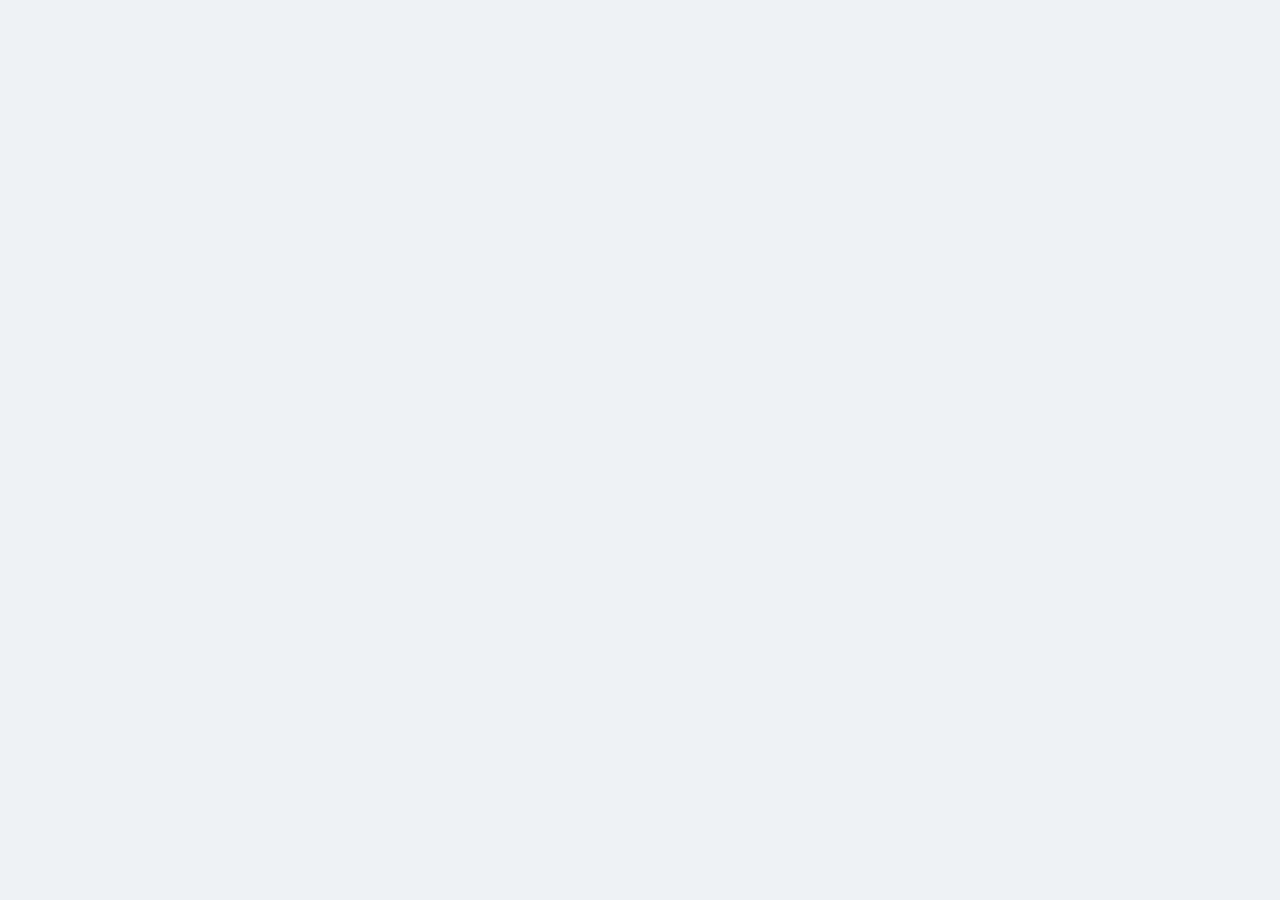
==== commit f3025439: "Update index.html" ====
--- a/index.html
+++ b/index.html
@@ -6,107 +6,33 @@
 <title>Sistema Integrado de Auditoria de Produto VDA 6.5 · ITW Automotivo</title>
 
 <!-- Bibliotecas do PDF.js, jsPDF, PDF-Lib e Chart.js -->
-<script src="https://cdnjs.cloudflare.com/ajax/libs/pdf.js/3.11.174/pdf.min.js"></script>
-<script src="https://cdnjs.cloudflare.com/ajax/libs/pdf.js/3.11.174/pdf.worker.min.js"></script>
-<script src="https://cdnjs.cloudflare.com/ajax/libs/jspdf/2.5.1/jspdf.umd.min.js"></script>
-<script src="https://cdnjs.cloudflare.com/ajax/libs/jspdf-autotable/3.8.2/jspdf.plugin.autotable.min.js"></script>
-<script src="https://cdnjs.cloudflare.com/ajax/libs/pdf-lib/1.17.1/pdf-lib.min.js"></script>
-<script src="https://cdn.jsdelivr.net/npm/chart.js"></script>
-<script src="https://cdnjs.cloudflare.com/ajax/libs/xlsx/0.18.5/xlsx.full.min.js"></script>
+<script src="https://cloudflare.com"></script>
+<script src="https://cloudflare.com"></script>
+<script src="https://cloudflare.com"></script>
+<script src="https://cloudflare.com"></script>
+<script src="https://cloudflare.com"></script>
+<script src="https://jsdelivr.net"></script>
+<script src="https://cloudflare.com"></script>
+
+<!-- Conexão com os arquivos de estilo separados -->
+<link rel="stylesheet" href="css/theme-vars.css">
+<link rel="stylesheet" href="css/tables-badges.css">
 
 <style>
-:root{
-  --ink:#1c2630;
-  --muted:#5d6b78;
-  --paper:#eef1f4;
-  --card:#fff;
-  --line:#d3dae0;
-  --accent:#27567f;
-  --brand-orange:#d35400;
-  --sidebar-bg:#1a2b3c;
-  --sidebar-hover:rgba(255,255,255,0.08);
-  --sidebar-active:linear-gradient(90deg, rgba(211,84,0,0.85) 0%, rgba(211,84,0,0.4) 100%);
-  --ok:#1d7a4b;
-  --nok:#bd2f27;
-  --wait:#46515c;
-  --accent-btn:#27567f;
-  --icon-bg:#fbeee6;
-  --btn-bg:#fff;
-  --btn-ink:#1c2630;
-  --warn-bg:#fffdf0;
-  --sidebar-w:240px
+/* CSS do Layout e Sidebar mantidos temporariamente aqui para segurança */
+aside.sidebar{
+  width:var(--sidebar-w); background:var(--sidebar-bg); color:#fff; display:flex; flex-direction:column; position:fixed; top:0;bottom:0;left:0; z-index:10; border-right:1px solid rgba(0,0,0,0.15); box-shadow: 2px 0 10px rgba(0,0,0,0.1); transition:transform .3s ease
 }
-
-/* Tema escuro: automático (preferência do sistema) ou forçado pelo botão "Tema" (data-theme) */
-@media (prefers-color-scheme:dark){
-  :root:not([data-theme="light"]){
-    --ink:#e6ebef; --muted:#a3b0bb; --paper:#12181e; --card:#1a222a; --line:#34414d;
-    --accent:#7db3e6; --accent-btn:#2f6ea8; --brand-orange:#e67e22; --sidebar-bg:#0f1a24;
-    --ok:#2e9e66; --nok:#e0625a; --wait:#3a4651;
-    --icon-bg:#3a2a1e; --btn-bg:#26323d; --btn-ink:#e6ebef; --warn-bg:#2f2a12;
-    color-scheme:dark
-  }
-}
-:root[data-theme="dark"]{
-  --ink:#e6ebef; --muted:#a3b0bb; --paper:#12181e; --card:#1a222a; --line:#34414d;
-  --accent:#7db3e6; --accent-btn:#2f6ea8; --brand-orange:#e67e22; --sidebar-bg:#0f1a24;
-  --ok:#2e9e66; --nok:#e0625a; --wait:#3a4651;
-  --icon-bg:#3a2a1e; --btn-bg:#26323d; --btn-ink:#e6ebef; --warn-bg:#2f2a12;
-  color-scheme:dark
-}
-
-*{box-sizing:border-box}
-body{margin:0;background:var(--paper);color:var(--ink);font:15px/1.5 system-ui,-apple-system,"Segoe UI",Roboto,sans-serif;display:flex;min-height:100vh}
-
-/* MENU LATERAL (SIDEBAR) */
-aside.sidebar{
-  width:var(--sidebar-w);
-  background:var(--sidebar-bg);
-  color:#fff;
-  display:flex;
-  flex-direction:column;
-  position:fixed;
-  top:0;bottom:0;left:0;
-  z-index:10;
-  border-right:1px solid rgba(0,0,0,0.15);
-  box-shadow: 2px 0 10px rgba(0,0,0,0.1);
-  transition:transform .3s ease
-}
-.sidebar-header{
-  padding:22px 18px;
-  border-bottom:1px solid rgba(255,255,255,0.08);
-  border-top:4px solid var(--brand-orange)
-}
+.sidebar-header{ padding:22px 18px; border-bottom:1px solid rgba(255,255,255,0.08); border-top:4px solid var(--brand-orange) }
 .sidebar-header h1{margin:0;font-size:1.15rem;line-height:1.2;font-weight:700;letter-spacing:0.5px}
 .sidebar-header p{margin:4px 0 0;font-size:0.75rem;opacity:0.75;font-weight:500}
-
 .sidebar-nav{display:flex;flex-direction:column;padding:16px 0;gap:6px;flex:1}
-.nav-item{
-  display:flex;
-  align-items:center;
-  gap:12px;
-  padding:12px 20px;
-  color:rgba(255,255,255,0.8);
-  text-decoration:none;
-  font-weight:600;
-  font-size:0.9rem;
-  border-left:4px solid transparent;
-  cursor:pointer;
-  transition:all .2s ease
-}
+.nav-item{ display:flex; align-items:center; gap:12px; padding:12px 20px; color:rgba(255,255,255,0.8); text-decoration:none; font-weight:600; font-size:0.9rem; border-left:4px solid transparent; cursor:pointer; transition:all .2s ease }
 .nav-item:hover{background:var(--sidebar-hover);color:#fff}
-.nav-item.active{
-  background:var(--sidebar-active);
-  color:#fff;
-  border-left-color:var(--brand-orange);
-  font-weight:700
-}
-
-/* CONTEÚDO PRINCIPAL */
+.nav-item.active{ background:var(--sidebar-active); color:#fff; border-left-color:var(--brand-orange); font-weight:700 }
 .app-content{margin-left:var(--sidebar-w);flex:1;padding:24px;padding-bottom:120px;max-width:calc(100vw - var(--sidebar-w))}
 .module-section{display:none}
 .module-section.active{display:block}
-
 section.card-box{background:var(--card);border:1px solid var(--line);border-radius:10px;padding:22px;margin-bottom:20px;box-shadow: 0 4px 12px rgba(0,0,0,0.03)}
 h2{margin:0 0 16px;font-size:1.25rem;color:var(--accent);font-weight:700}
 .sub-header-block{font-size:0.85rem;font-weight:700;color:var(--accent);margin:14px 0 6px 0;padding-bottom:4px;border-bottom:1px dashed var(--line);text-transform:uppercase;letter-spacing:0.5px}
@@ -116,3613 +42,19 @@
 input:focus,select:focus,textarea:focus,button:focus-visible{outline:2px solid var(--accent);outline-offset:1px}
 select:disabled{opacity:.55;cursor:not-allowed}
 .msg{margin-top:10px;font-size:.9rem}.msg.ok{color:var(--ok)}.msg.err{color:var(--nok)}
-
-/* TABELAS ORIGINAIS */
-.tablewrap{overflow-x:auto;border-radius:8px;border:1px solid var(--line)}
-table{border-collapse:collapse;width:100%;min-width:950px;background:var(--card)}
-th,td{padding:10px 12px;border-bottom:1px solid var(--line);text-align:left;vertical-align:middle;font-size:.85rem}
-th{background:#1f4e79;color:#fff;font-weight:600;text-align:center;border:1px solid rgba(255,255,255,0.2)}
-th.sub{background:#2d6296;font-weight:400;font-size:.74rem}
-.band td{background:#1f4e79;color:#fff;font-weight:700;font-size:.9rem}
-td{border-left:1px solid var(--line);border-right:1px solid var(--line)}
-td.in input,td.in select{padding:5px;min-width:56px;font-size:.82rem}
-td.in input.w{min-width:90px}
-.stsel{min-width:108px;font-weight:700}
-.stsel.ok{background:var(--ok);color:#fff}
-.stsel.nok{background:var(--nok);color:#fff}
-.empty{padding:28px;text-align:center;color:var(--muted)}
-details{margin-top:12px;font-size:.85rem}
-pre{max-height:260px;overflow:auto;background:var(--paper);padding:10px;border-radius:6px;white-space:pre-wrap}
-
-/* DASHBOARD DESIGN */
 .dash-header{display:flex;justify-content:space-between;align-items:center;flex-wrap:wrap;gap:16px;margin-bottom:20px}
 .dash-filters{display:flex;gap:12px;align-items:center;flex-wrap:wrap}
 .dash-filters div{display:flex;flex-direction:column;gap:2px}
 .dash-filters select{min-width:180px;background:var(--card);border-radius:6px;padding:6px 10px;font-size:0.85rem}
-
 .metric-grid{display:grid;grid-template-columns:repeat(auto-fit,minmax(220px,1fr));gap:16px;margin-bottom:20px}
 .metric-card-modern{background:var(--card);border-top:4px solid var(--brand-orange);border-radius:8px;padding:16px 20px;display:flex;align-items:center;gap:16px;box-shadow:0 2px 8px rgba(0,0,0,0.04);border-left:1px solid var(--line);border-right:1px solid var(--line);border-bottom:1px solid var(--line)}
 .metric-icon-circle{width:48px;height:48px;border-radius:50%;background:var(--icon-bg);display:flex;align-items:center;justify-content:center;font-size:1.4rem;color:var(--brand-orange);flex-shrink:0}
 .metric-info label{font-size:0.82rem;color:var(--muted);font-weight:600;margin:0;display:block}
 .metric-info span{font-size:1.7rem;font-weight:800;color:var(--ink);line-height:1.2}
-
 .dash-bottom-grid{display:grid;grid-template-columns:1fr 1fr;gap:16px}
 @media(max-width:992px){.dash-bottom-grid{grid-template-columns:1fr}}
-
 .badge-aprovado{background:#e8f8f5;color:#1e8449;padding:4px 10px;border-radius:12px;font-weight:700;font-size:0.75rem;display:inline-block}
 .badge-bloqueado{background:#fadbd8;color:#b03a2e;padding:4px 10px;border-radius:12px;font-weight:700;font-size:0.75rem;display:inline-block}
-
-/* BADGES DE STATUS NO CRONOGRAMA */
-.status-tag{padding:6px 12px;border-radius:6px;font-weight:700;font-size:0.8rem;text-align:center;display:inline-block;width:100%;color:#fff}
-.status-previsto{background:#01579b;color:#fff}                               /* Azul Neutro */
-.status-realizado{background:#2e7d32;color:#fff}                              /* Verde Corporativo */
-.status-quebra{background:#2e7d32;color:#fff}                                 /* Verde Corporativo com Q Dourado */
-.status-reprogramado{background:#a04000;color:#fff}                           /* Âmbar */
-
-.badge-nao-aplica{background:#586069;color:#fff;padding:5px 12px;border-radius:6px;font-size:0.78rem;font-weight:700;display:inline-block}
-
-/* CORES DE BOTÕES */
-.btn-edit-custom{background:#455a64;color:#fff}                              /* Steel Blue */
-.btn-edit-custom:hover{background:#37474f}
-.btn-exec-custom{background:#047857;color:#fff}                              /* Verde Esmeralda */
-.btn-exec-custom:hover{background:#065f46}
-.btn-pendente-custom{background:#92400e;color:#fff}                          /* Laranja/Âmbar */
-.btn-pendente-custom:hover{background:#78350f}
-.btn-anexado-custom{background:#047857;color:#fff}                           /* Verde Musgo */
-.btn-anexado-custom:hover{background:#047857}
-.btn-excluir-custom{background:#dc2626;color:#fff}                           /* Vermelho Carmim */
-.btn-excluir-custom:hover{background:#b91c1c}
-
-/* LARGURA E GRID DAS COLUNAS AJUSTADAS */
-.th-acoes{width:180px;min-width:180px}
-.th-ensaios{width:150px;min-width:150px}
-.th-excluir{width:90px;min-width:90px}
-
-.acoes-grid-duo{display:grid;grid-template-columns:1fr 1fr;gap:6px;width:100%}
-.acoes-grid-trio{display:grid;grid-template-columns:1fr 1fr 1fr;gap:4px;width:100%}
-.acoes-grid-duo button, .acoes-grid-trio button{width:100%;white-space:nowrap;padding:6px 6px;font-size:0.75rem;border-radius:6px;justify-content:center}
-
-/* BARRA FIXA INFERIOR NA EXECUÇÃO */
-.bar{position:fixed;left:var(--sidebar-w);right:0;bottom:0;background:var(--wait);color:#fff;padding:12px 20px;display:flex;flex-wrap:wrap;gap:16px;align-items:center;justify-content:space-between;transition:background .2s;z-index:5}
-.bar.ok{background:var(--ok)}.bar.nok{background:var(--nok)}
-.bar .big{font-size:2rem;font-weight:800;line-height:1}
-.bar small{display:block;opacity:.9}.bar .state{font-size:1.15rem;font-weight:700}
-button{border:0;border-radius:6px;padding:8px 14px;font:inherit;font-weight:700;cursor:pointer;background:var(--btn-bg);color:var(--btn-ink);display:inline-flex;align-items:center;justify-content:center;gap:4px}
-button:disabled{opacity:.5;cursor:not-allowed}
-button.primary{background:var(--accent-btn);color:#fff}
-button.sec{background:transparent;color:#fff;border:2px solid #fff}
-.btn-danger{background:#b3261e;color:#fff}
-.btn-warning{background:#8a5a00;color:#fff}
-.btn-success{background:#1e7e46;color:#fff}
-.btn-info{background:#1f6a99;color:#fff}
-.btn-sm{padding:5px 8px;font-size:0.78rem}
-
-.thumb-foto{width:38px;height:38px;object-fit:cover;border-radius:4px;border:1px solid var(--line);cursor:pointer;display:block;margin-top:4px;transition:transform 0.2s}
-.thumb-foto:hover{transform:scale(1.08)}
-.foto-cell{display:flex;flex-direction:column;align-items:center;gap:4px}
-.banner-rascunho{background:var(--paper);border:1px solid var(--accent);padding:10px 14px;border-radius:6px;margin-bottom:12px;display:flex;justify-content:space-between;align-items:center}
-
-.desenho-preview-box{margin-top:16px;padding:12px;border:1px solid var(--line);border-radius:6px;background:var(--paper);display:flex;flex-direction:column;align-items:center;gap:10px}
-.desenho-controls{display:flex;gap:12px;align-items:center;font-size:0.85rem;font-weight:600;flex-wrap:wrap;justify-content:center}
-.desenho-canvas-wrap{width:100%;max-height:600px;overflow:auto;display:flex;justify-content:center;background:#fff;border:1px solid var(--line);border-radius:4px;padding:8px}
-.desenho-canvas-wrap canvas{max-width:100%;height:auto;display:block;box-shadow:0 2px 8px rgba(0,0,0,0.1)}
-
-.ensaio-container{display:flex;flex-direction:column;gap:4px;align-items:center;width:100%}
-
-/* MODAIS E LISTA DE ENSAIOS */
-.modal-overlay{position:fixed;top:0;left:0;right:0;bottom:0;background:rgba(0,0,0,0.5);display:none;justify-content:center;align-items:center;z-index:100}
-.modal-box{background:var(--card);padding:24px;border-radius:8px;width:100%;max-width:550px;box-shadow:0 4px 12px rgba(0,0,0,0.2)}
-.lista-ensaios-modal{display:flex;flex-direction:column;gap:8px;max-height:280px;overflow-y:auto;margin:14px 0}
-.item-ensaio-row{display:flex;justify-content:space-between;align-items:center;padding:8px 12px;background:var(--paper);border:1px solid var(--line);border-radius:6px;gap:8px}
-.item-ensaio-row span{font-size:0.82rem;font-weight:600;color:var(--accent);cursor:pointer;text-decoration:underline;overflow:hidden;text-overflow:ellipsis;white-space:nowrap;max-width:320px}
-
-/* MODAL DE CONFIRMAÇÃO */
-.confirm-box{background:var(--card);padding:32px 28px;border-radius:12px;width:100%;max-width:420px;text-align:center;box-shadow:0 10px 25px rgba(0,0,0,0.25)}
-.confirm-icon-circle{width:72px;height:72px;border-radius:50%;border:4px solid #f8e71c;display:flex;align-items:center;justify-content:center;margin:0 auto 18px auto;color:#f5a623;font-size:2.2rem;background:var(--warn-bg)}
-.confirm-title{font-size:1.35rem;font-weight:700;color:var(--ink);margin-bottom:12px;line-height:1.3}
-.confirm-desc{font-size:0.92rem;color:var(--muted);margin-bottom:24px}
-.confirm-btns{display:flex;gap:12px;justify-content:center}
-.confirm-btns button{padding:10px 28px;font-size:0.95rem;font-weight:700;border-radius:6px;min-width:100px}
-.btn-confirm-cancel{background:#bdc3c7;color:#2c3e50}
-.btn-confirm-cancel:hover{background:#b0b6bb}
-.btn-confirm-yes{background:#e74c3c;color:#fff}
-.btn-confirm-yes:hover{background:#c0392b}
-
-/* BOTÃO DE RNC NA TABELA DE AÇÕES */
-.btn-rnc-trigger{background:#d35400;color:#fff;font-size:0.72rem;padding:3px 6px;border-radius:4px;font-weight:700;margin-top:4px;display:none;cursor:pointer}
-.btn-rnc-trigger.active{display:inline-flex}
-
-/* MODAL DE AMPLIAÇÃO DA FOTO */
-.photo-modal-box{background:var(--card);padding:16px;border-radius:8px;max-width:85vw;max-height:85vh;display:flex;flex-direction:column;align-items:center;gap:12px;box-shadow:0 8px 30px rgba(0,0,0,0.3)}
-.photo-modal-box img{max-width:100%;max-height:70vh;object-fit:contain;border-radius:4px;border:1px solid var(--line)}
-
-@media(max-width:768px){
-  body{flex-direction:column}
-  aside.sidebar{width:100%;position:relative;height:auto}
-  .app-content{margin-left:0;max-width:100%}
-  .bar{left:0}
-}
-
-/* ---------- Fase 3: acessibilidade, alertas, RNC, conta ---------- */
-[hidden]{display:none !important}
-.skip-link{position:absolute;left:-9999px;top:8px;background:var(--accent-btn);color:#fff;padding:8px 14px;border-radius:6px;z-index:1000;font-weight:700}
-.skip-link:focus{left:8px}
-:focus-visible{outline:3px solid var(--accent);outline-offset:2px}
-.nav-item:focus-visible{outline-color:#fff;outline-offset:-3px}
-@media (prefers-reduced-motion:reduce){*{transition:none !important;animation:none !important;scroll-behavior:auto !important}}
-body[data-papel="auditor"] .so-gestor{display:none !important}
-
-.alertas-painel{display:flex;flex-direction:column;gap:8px;margin-bottom:16px}
-.alertas-painel:empty{display:none}
-.alerta{display:flex;align-items:center;justify-content:space-between;gap:12px;flex-wrap:wrap;padding:10px 14px;border-radius:8px;border:1px solid var(--line);border-left:6px solid var(--brand-orange);background:var(--card);font-weight:600}
-.alerta.grave{border-left-color:var(--nok)}
-.alerta button{padding:5px 12px;font-size:.8rem;background:var(--accent-btn);color:#fff}
-.linha-atrasada td{background:rgba(224,98,90,.10)}
-.tag-atraso{display:inline-block;margin-top:4px;padding:2px 8px;border-radius:10px;background:#b3261e;color:#fff;font-size:.72rem;font-weight:700}
-.badge-count{display:inline-block;min-width:20px;padding:0 6px;margin-left:6px;border-radius:10px;background:rgba(255,255,255,.25);color:#fff;font-size:.75rem;font-weight:800;text-align:center}
-.badge-count.grave{background:#c62828}
-.export-btns{display:inline-flex;gap:8px;margin-left:12px;vertical-align:middle;flex-wrap:wrap}
-.rnc-chip{display:inline-block;padding:3px 10px;border-radius:10px;font-size:.75rem;font-weight:700;color:#fff;white-space:nowrap}
-.rnc-aberta{background:#b3261e}.rnc-tratamento{background:#a15c00}.rnc-fechada{background:#2e7d32}
-.rnc-venc{color:var(--nok);font-weight:700;display:block;font-size:.75rem}
-.nota-ops{font-size:.88rem;color:var(--muted);margin:0 0 12px}
-.op-bloco{margin-bottom:20px}
-.op-bloco h3{margin:0 0 6px;font-size:1rem;color:var(--accent);display:flex;gap:12px;flex-wrap:wrap;align-items:baseline}
-.op-bloco h3 small{font-weight:600;color:var(--muted);font-size:.8rem}
-.op-bloco table{min-width:820px;font-size:.85rem;table-layout:fixed;width:100%}
-.op-bloco td,.op-bloco th{overflow-wrap:anywhere}
-.op-bloco tr.falha td{background:rgba(224,98,90,.12)}
-.op-bloco td.num,.op-bloco th.num{text-align:center}
-.rnc-abas{display:flex;gap:8px;flex-wrap:wrap;margin-bottom:12px}
-.rnc-abas button{background:var(--btn-bg);color:var(--btn-ink);border:1px solid var(--line)}
-.rnc-abas button.ativa{background:var(--accent-btn);color:#fff;border-color:var(--accent-btn)}
-.rnc-fech{display:block;margin-top:4px;font-size:.75rem;color:var(--muted);max-width:220px;white-space:normal}
-.rnc-resumo{white-space:pre-line;background:var(--paper);border:1px solid var(--line);border-radius:6px;padding:10px 12px;font-size:.88rem;margin:10px 0}
-.sidebar-conta{padding:12px 14px;border-top:1px solid rgba(255,255,255,.1);display:flex;flex-direction:column;gap:8px}
-.conta-status{font-size:.78rem;color:rgba(255,255,255,.85);line-height:1.35}
-.conta-btns{display:flex;flex-wrap:wrap;gap:6px}
-.btn-conta{background:rgba(255,255,255,.1);color:#fff;border:1px solid rgba(255,255,255,.3);font-size:.75rem;padding:5px 8px}
-.btn-conta:hover{background:rgba(255,255,255,.2)}
-.teste-ok{color:var(--ok);font-weight:700}.teste-falha{color:var(--nok);font-weight:700}
-#resultadoTestes ul{list-style:none;padding:0;margin:8px 0;max-height:50vh;overflow:auto;font-size:.88rem}
-#resultadoTestes li{padding:3px 0;border-bottom:1px dashed var(--line)}
-/* ===== VISUAL ERP (padrão): cores neutras; cor forte só para estado e ação principal ===== */
-html[data-visual="erp"]{
-  --paper:#F2F4F7; --card:#FFFFFF; --line:#DCE2E8; --ink:#1F2933; --muted:#52606D;
-  --accent:#0B4F8A; --accent-btn:#0B5CAD; --sidebar-bg:#1B2633; --sidebar-hover:rgba(255,255,255,.07);
-  --sidebar-active:rgba(255,255,255,.10); --brand-orange:#F28C28;
-  --ok:#17703F; --nok:#B42318; --wait:#4B5A69;
-  --btn-bg:#FFFFFF; --btn-ink:#243447; --icon-bg:#E8EEF5; --warn-bg:#FFF8E6;
-  --th-bg:#E7ECF1; --th-ink:#1F2D3D; --th-sub:#F0F3F6; --zebra:#F9FAFB; --hover:#EAF2FB;
-  --pill-blue-bg:#E3EEFA; --pill-blue-ink:#0B4F8A; --pill-blue-bd:#B8D2EC;
-  --pill-green-bg:#E3F3EA; --pill-green-ink:#146136; --pill-green-bd:#B3DAC2;
-  --pill-amber-bg:#FFF1DA; --pill-amber-ink:#7A4300; --pill-amber-bd:#F0D09B;
-  --pill-red-bg:#FDE9E7; --pill-red-ink:#9B2218; --pill-red-bd:#F2B8B2;
-  --pill-gray-bg:#ECEFF2; --pill-gray-ink:#4B5A69; --pill-gray-bd:#CBD3DA;
-}
-html[data-visual="erp"][data-theme="dark"]{
-  --paper:#10161D; --card:#18212B; --line:#2D3946; --ink:#E4EAF0; --muted:#9AA9B8;
-  --accent:#7DB3E6; --accent-btn:#2F6EA8; --sidebar-bg:#0C1218; --sidebar-active:rgba(255,255,255,.09);
-  --btn-bg:#223040; --btn-ink:#E4EAF0; --icon-bg:#22303F; --warn-bg:#2B2712;
-  --th-bg:#243242; --th-ink:#E4EAF0; --th-sub:#1D2936; --zebra:#1B2530; --hover:#223245;
-  --pill-blue-bg:#1D3550; --pill-blue-ink:#A9CDF2; --pill-blue-bd:#2F5378;
-  --pill-green-bg:#173A29; --pill-green-ink:#9ADBB5; --pill-green-bd:#2A5E43;
-  --pill-amber-bg:#3E2F12; --pill-amber-ink:#F1C77D; --pill-amber-bd:#6A5020;
-  --pill-red-bg:#431C19; --pill-red-ink:#F4A9A2; --pill-red-bd:#7A3029;
-  --pill-gray-bg:#26313C; --pill-gray-ink:#B4C0CC; --pill-gray-bd:#3A4856;
-}
-/* menu lateral: faixa laranja só como detalhe fino */
-html[data-visual="erp"] aside.sidebar{border-top:3px solid var(--brand-orange);box-shadow:none}
-html[data-visual="erp"] .nav-item.active{background:var(--sidebar-active);border-left-color:var(--brand-orange)}
-html[data-visual="erp"] .nav-item{font-weight:500}
-html[data-visual="erp"] .nav-item.active{font-weight:700}
-/* tabelas: cabeçalho claro, zebra suave, destaque ao passar o mouse */
-html[data-visual="erp"] th{background:var(--th-bg);color:var(--th-ink);border:1px solid var(--line);border-bottom:2px solid #B9C4CF;font-weight:700}
-html[data-visual="erp"] th.sub{background:var(--th-sub);color:var(--th-ink)}
-html[data-visual="erp"] tbody tr:nth-child(even) td{background:var(--zebra)}
-html[data-visual="erp"] tbody tr:hover td{background:var(--hover)}
-html[data-visual="erp"] td{border-bottom:1px solid var(--line);color:var(--ink)}
-html[data-visual="erp"] .tablewrap{border-color:var(--line);box-shadow:none}
-html[data-visual="erp"] section.card-box{box-shadow:0 1px 2px rgba(16,24,40,.06);border-radius:8px}
-html[data-visual="erp"] h2{color:var(--ink);font-size:1.15rem;border-bottom:2px solid var(--line);padding-bottom:10px}
-/* status em "pílulas" suaves (a cor forte fica só no texto e na borda) */
-html[data-visual="erp"] .status-tag{font-weight:600;border:1px solid transparent;border-radius:999px;padding:4px 10px}
-html[data-visual="erp"] .status-previsto{background:var(--pill-blue-bg);color:var(--pill-blue-ink);border-color:var(--pill-blue-bd)}
-html[data-visual="erp"] .status-realizado,html[data-visual="erp"] .status-quebra{background:var(--pill-green-bg);color:var(--pill-green-ink);border-color:var(--pill-green-bd)}
-html[data-visual="erp"] .status-reprogramado{background:var(--pill-amber-bg);color:var(--pill-amber-ink);border-color:var(--pill-amber-bd)}
-html[data-visual="erp"] .badge-nao-aplica{background:var(--pill-gray-bg);color:var(--pill-gray-ink);border:1px solid var(--pill-gray-bd);border-radius:999px;font-weight:600}
-html[data-visual="erp"] .badge-aprovado{background:var(--pill-green-bg);color:var(--pill-green-ink);border:1px solid var(--pill-green-bd)}
-html[data-visual="erp"] .badge-bloqueado{background:var(--pill-red-bg);color:var(--pill-red-ink);border:1px solid var(--pill-red-bd)}
-html[data-visual="erp"] .tag-atraso{background:var(--pill-red-bg);color:var(--pill-red-ink);border:1px solid var(--pill-red-bd)}
-html[data-visual="erp"] .linha-atrasada td{background:rgba(180,35,24,.06)}
-html[data-visual="erp"] .rnc-chip{border:1px solid transparent}
-html[data-visual="erp"] .rnc-aberta{background:var(--pill-red-bg);color:var(--pill-red-ink);border-color:var(--pill-red-bd)}
-html[data-visual="erp"] .rnc-tratamento{background:var(--pill-amber-bg);color:var(--pill-amber-ink);border-color:var(--pill-amber-bd)}
-html[data-visual="erp"] .rnc-fechada{background:var(--pill-green-bg);color:var(--pill-green-ink);border-color:var(--pill-green-bd)}
-/* botões: só a ação principal é sólida; o resto é discreto; vermelho só ao passar o mouse */
-html[data-visual="erp"] .btn-edit-custom,html[data-visual="erp"] .btn-info{background:var(--btn-bg);color:var(--btn-ink);border:1px solid var(--line)}
-html[data-visual="erp"] .btn-edit-custom:hover,html[data-visual="erp"] .btn-info:hover{background:var(--hover)}
-html[data-visual="erp"] .btn-exec-custom,html[data-visual="erp"] button.primary{background:var(--accent-btn);color:#fff}
-html[data-visual="erp"] .btn-exec-custom:hover,html[data-visual="erp"] button.primary:hover{background:#094A8C}
-html[data-visual="erp"] .btn-pendente-custom{background:var(--pill-amber-bg);color:var(--pill-amber-ink);border:1px solid var(--pill-amber-bd)}
-html[data-visual="erp"] .btn-anexado-custom{background:var(--pill-green-bg);color:var(--pill-green-ink);border:1px solid var(--pill-green-bd)}
-html[data-visual="erp"] .btn-excluir-custom{background:transparent;color:var(--pill-red-ink);border:1px solid var(--pill-red-bd)}
-html[data-visual="erp"] .btn-excluir-custom:hover{background:#B42318;color:#fff;border-color:#B42318}
-html[data-visual="erp"] .btn-success{background:var(--pill-green-bg);color:var(--pill-green-ink);border:1px solid var(--pill-green-bd)}
-html[data-visual="erp"] .btn-warning{background:var(--pill-amber-bg);color:var(--pill-amber-ink);border:1px solid var(--pill-amber-bd)}
-html[data-visual="erp"] .btn-danger{background:transparent;color:var(--pill-red-ink);border:1px solid var(--pill-red-bd)}
-html[data-visual="erp"] .export-btns .btn-info,html[data-visual="erp"] .export-btns .btn-success{background:var(--btn-bg);color:var(--btn-ink);border:1px solid var(--line)}
-/* campos */
-html[data-visual="erp"] input,html[data-visual="erp"] select,html[data-visual="erp"] textarea{background:var(--card);border-color:#C3CCD6}
-html[data-visual="erp"] input:focus,html[data-visual="erp"] select:focus,html[data-visual="erp"] textarea:focus{border-color:var(--accent-btn);box-shadow:0 0 0 3px rgba(11,92,173,.18);outline:none}
-/* cartões do dashboard */
-html[data-visual="erp"] .metric-card-modern{border-top-color:var(--accent-btn);box-shadow:0 1px 2px rgba(16,24,40,.06)}
-/* barra de resultado: cores de estado mais sóbrias */
-html[data-visual="erp"] .bar{background:var(--wait)}
-html[data-visual="erp"] .bar.ok{background:var(--ok)}
-html[data-visual="erp"] .bar.nok{background:var(--nok)}
-html[data-visual="erp"] .dash-header h2{border-bottom:0;padding-bottom:0}
-
-@media (prefers-color-scheme:dark){
-html[data-visual="erp"]:not([data-theme="light"]){
-  --paper:#10161D; --card:#18212B; --line:#2D3946; --ink:#E4EAF0; --muted:#9AA9B8;
-  --accent:#7DB3E6; --accent-btn:#2F6EA8; --sidebar-bg:#0C1218; --sidebar-active:rgba(255,255,255,.09);
-  --btn-bg:#223040; --btn-ink:#E4EAF0; --icon-bg:#22303F; --warn-bg:#2B2712;
-  --th-bg:#243242; --th-ink:#E4EAF0; --th-sub:#1D2936; --zebra:#1B2530; --hover:#223245;
-  --pill-blue-bg:#1D3550; --pill-blue-ink:#A9CDF2; --pill-blue-bd:#2F5378;
-  --pill-green-bg:#173A29; --pill-green-ink:#9ADBB5; --pill-green-bd:#2A5E43;
-  --pill-amber-bg:#3E2F12; --pill-amber-ink:#F1C77D; --pill-amber-bd:#6A5020;
-  --pill-red-bg:#431C19; --pill-red-ink:#F4A9A2; --pill-red-bd:#7A3029;
-  --pill-gray-bg:#26313C; --pill-gray-ink:#B4C0CC; --pill-gray-bd:#3A4856;
-}
-}
-
-/* Planejamento: filtros e legenda de status */
-.filtro-cron{margin-bottom:14px;display:flex;flex-direction:column;gap:10px}
-.filtro-cron-campos{display:flex;gap:12px;flex-wrap:wrap;align-items:flex-end}
-.filtro-cron-campos>div{min-width:170px;flex:1 1 170px;max-width:280px}
-.legenda-status{display:flex;flex-wrap:wrap;gap:8px;align-items:center;padding:8px 12px;border:1px dashed var(--line);border-radius:8px;background:var(--paper)}
-.legenda-titulo{font-size:.75rem;font-weight:700;text-transform:uppercase;letter-spacing:.04em;color:var(--muted);margin-right:4px}
-.legenda-status .leg{width:auto;cursor:pointer;font-size:.78rem;padding:4px 12px;border:1px solid transparent}
-.legenda-status .leg[aria-pressed="true"]{outline:2px solid var(--accent-btn);outline-offset:1px}
-.tag-atraso-leg{background:#FDE9E7;color:#9B2218;border-color:#F2B8B2 !important}
-:root[data-theme="dark"] .tag-atraso-leg{background:#431C19;color:#F4A9A2;border-color:#7A3029 !important}
-.q-mark{font-weight:800;margin-left:2px;color:#B7791F}
-:root[data-theme="dark"] .q-mark{color:#F5C84C}
-@media (prefers-color-scheme:dark){:root:not([data-theme="light"]) .q-mark{color:#F5C84C}:root:not([data-theme="light"]) .tag-atraso-leg{background:#431C19;color:#F4A9A2;border-color:#7A3029 !important}}
-.fc-resumo{font-size:.82rem;color:var(--muted)}
-
-/* ===== Tela inicial ===== */
-.ini-hero{display:flex;justify-content:space-between;gap:24px;flex-wrap:wrap;align-items:stretch;padding:28px 32px;margin-bottom:18px;border-radius:10px;color:#fff;border-bottom:4px solid var(--brand-orange);
-  background:linear-gradient(135deg,#1B2633 0%,#26384D 60%,#2D4560 100%);position:relative;overflow:hidden}
-.ini-hero::before{content:"";position:absolute;inset:0;opacity:.07;background-image:linear-gradient(#fff 1px,transparent 1px),linear-gradient(90deg,#fff 1px,transparent 1px);background-size:28px 28px;pointer-events:none}
-.ini-hero>*{position:relative}
-.ini-hero h1{margin:8px 0 2px;font-size:2.3rem;letter-spacing:.5px;font-weight:800;line-height:1.1}
-.ini-chip{display:inline-block;padding:4px 12px;border:1px solid rgba(255,255,255,.4);border-radius:999px;font-size:.75rem;font-weight:700;letter-spacing:.06em;text-transform:uppercase}
-.ini-sub{margin:0;font-size:1.05rem;opacity:.9}
-.ini-saud{margin:14px 0 0;font-size:.95rem;opacity:.85}
-.ini-hero-info{display:flex;flex-direction:column;justify-content:center;align-items:flex-end;gap:6px;text-align:right}
-.ini-data{font-size:1.05rem;font-weight:600}
-.ini-semana{font-size:2rem;font-weight:800;line-height:1}
-.ini-estado{font-size:.82rem;opacity:.85}
-.ini-titulo{margin:6px 0 12px}
-.ini-kpis{display:grid;grid-template-columns:repeat(auto-fit,minmax(200px,1fr));gap:14px;margin-bottom:22px}
-.ini-kpi{background:var(--card);border:1px solid var(--line);border-left:5px solid var(--accent-btn);border-radius:8px;padding:14px 18px;text-align:left;display:flex;flex-direction:column;gap:2px;color:var(--ink);box-shadow:0 1px 2px rgba(16,24,40,.06);align-items:flex-start;font-weight:400}
-.ini-kpi:hover{background:var(--hover,var(--paper))}
-.ini-kpi .v{font-size:1.9rem;font-weight:800;line-height:1.1}
-.ini-kpi .t{font-size:.8rem;color:var(--muted);font-weight:600;text-transform:uppercase;letter-spacing:.04em}
-.ini-kpi .d{font-size:.8rem;color:var(--muted)}
-.ini-kpi.ok{border-left-color:var(--ok)}.ini-kpi.warn{border-left-color:#C77700}.ini-kpi.bad{border-left-color:var(--nok)}
-.ini-tiles{display:grid;grid-template-columns:repeat(auto-fit,minmax(190px,1fr));gap:14px;margin-bottom:22px}
-.ini-tile{justify-content:flex-start;background:var(--card);color:var(--ink);border:1px solid var(--line);border-radius:10px;padding:18px;display:flex;flex-direction:column;align-items:flex-start;gap:6px;text-align:left;font-weight:400;box-shadow:0 1px 2px rgba(16,24,40,.06);transition:transform .15s,border-color .15s}
-.ini-tile:hover{transform:translateY(-2px);border-color:var(--accent-btn)}
-.ini-tile b{font-size:1rem}.ini-tile small{color:var(--muted);font-size:.8rem;line-height:1.35}
-.ini-ico{font-size:1.6rem;width:48px;height:48px;border-radius:10px;background:var(--icon-bg);display:flex;align-items:center;justify-content:center}
-.ini-grid2{display:grid;grid-template-columns:repeat(auto-fit,minmax(340px,1fr));gap:18px}
-.ini-lista{display:flex;flex-direction:column}
-.ini-item{display:flex;justify-content:space-between;align-items:center;gap:12px;padding:9px 2px;border-bottom:1px solid var(--line);font-size:.88rem}
-.ini-item:last-child{border-bottom:0}
-.ini-item .badge-aprovado,.ini-item .badge-bloqueado{white-space:nowrap;flex:none}
-.ini-item .l{display:flex;flex-direction:column;min-width:0}
-.ini-item .l b{white-space:nowrap;overflow:hidden;text-overflow:ellipsis}
-.ini-item .l small{color:var(--muted)}
-.ini-vazio{color:var(--muted);font-size:.88rem;padding:8px 2px}
-.ini-fluxo{list-style:none;margin:0;padding:0;display:grid;grid-template-columns:repeat(auto-fit,minmax(170px,1fr));gap:12px}
-.ini-fluxo li{border:1px solid var(--line);border-top:4px solid var(--accent-btn);border-radius:8px;padding:12px;display:flex;flex-direction:column;gap:4px;background:var(--paper)}
-.ini-fluxo li span{font-size:.82rem;color:var(--muted)}
-.ini-ref{margin-top:14px;font-size:.82rem;color:var(--muted);border-top:1px dashed var(--line);padding-top:10px;line-height:1.6}
-@media (max-width:700px){.ini-hero{padding:20px}.ini-hero h1{font-size:1.7rem}.ini-hero-info{align-items:flex-start;text-align:left}}
+details{margin-top:12px;font-size:.85rem}
+pre{max-height:260px;overflow:auto;background:var(--paper);padding:10px;border-radius:6px;white-space:pre-wrap}
 </style>
-</head>
-<body>
-<datalist id="listaAprovReprov"><option value="APROVADO"><option value="REPROVADO"><option value="OK"><option value="NOK"></datalist>
-<a class="skip-link" href="#conteudo-principal">Pular para o conteúdo</a>
-
-<!-- MENU LATERAL (SIDEBAR) -->
-<aside class="sidebar" aria-label="Menu lateral">
-  <div class="sidebar-header">
-    <h1>Qualidade ITW</h1>
-  </div>
-  <nav class="sidebar-nav" aria-label="Principal">
-    <a class="nav-item active" role="button" tabindex="0" aria-current="page" onclick="navegarPara('mod-inicio')">🏠 Início</a>
-    <a class="nav-item" role="button" tabindex="0" onclick="navegarPara('mod-dashboard')">📊 Dashboard</a>
-    <a class="nav-item" role="button" tabindex="0" onclick="navegarPara('mod-planejamento')">📅 Planejamento</a>
-    <a class="nav-item" role="button" tabindex="0" onclick="navegarPara('mod-historico')">📜 Histórico</a>
-    <a class="nav-item" role="button" tabindex="0" onclick="navegarPara('mod-rnc')">⚠️ RNCs <span id="badgeRnc" class="badge-count" hidden></span></a>
-  </nav>
-  <div class="sidebar-conta" role="group" aria-label="Conta e preferências">
-    <div id="contaStatus" class="conta-status" role="status">Modo local (sem login)</div>
-    <div class="conta-btns">
-      <button type="button" id="btnNuvemEntrar" class="btn-conta" hidden>🔐 Entrar</button>
-      <button type="button" id="btnNuvemSync" class="btn-conta" hidden>🔄 Sincronizar</button>
-      <button type="button" id="btnNuvemSair" class="btn-conta" hidden>🚪 Sair</button>
-      <button type="button" id="btnNuvemCfg" class="btn-conta">☁️ Nuvem</button>
-      <button type="button" id="btnTema" class="btn-conta">🌓 Tema</button>
-      <button type="button" id="btnTestes" class="btn-conta">🧪 Autotestes</button>
-    </div>
-  </div>
-</aside>
-
-<!-- CONTEÚDO DOS MÓDULOS -->
-<main class="app-content" id="conteudo-principal" tabindex="-1">
-
-  <!-- MÓDULO 1: DASHBOARD -->
-  <!-- MÓDULO 0: INÍCIO (tela padrão) -->
-  <div id="mod-inicio" class="module-section active">
-    <section class="ini-hero" aria-label="Boas-vindas">
-      <div class="ini-hero-txt">
-        <span class="ini-chip">VDA 6.5 · Auditoria de Produto</span>
-        <h1>ITW Automotivo</h1>
-      </div>
-      <div class="ini-hero-info">
-        <div class="ini-data" id="iniData"></div>
-        <div class="ini-semana" id="iniSemana"></div>
-      </div>
-    </section>
-
-    <div id="iniAlertas" class="alertas-painel" role="region" aria-label="Alertas"></div>
-
-    <div class="ini-kpis" id="iniKpis" role="list"></div>
-
-    <h2 class="ini-titulo">Acesso rápido</h2>
-    <div class="ini-tiles">
-      <button type="button" class="ini-tile" onclick="irParaUltimaSemana()"><span class="ini-ico">🗓️</span><b>Itens da semana</b><small id="iniTileSemana">Abrir a última semana do cronograma</small></button>
-      <button type="button" class="ini-tile" onclick="navegarPara('mod-planejamento')"><span class="ini-ico">📅</span><b>Planejamento</b><small>Cronograma semanal e ensaios</small></button>
-      <button type="button" class="ini-tile" onclick="navegarPara('mod-historico')"><span class="ini-ico">📜</span><b>Histórico</b><small>Relatórios, PDF e edição</small></button>
-      <button type="button" class="ini-tile" onclick="navegarPara('mod-rnc')"><span class="ini-ico">⚠️</span><b>Não conformidades</b><small>Prazos, tratamento e fechamento</small></button>
-      <button type="button" class="ini-tile" onclick="navegarPara('mod-dashboard')"><span class="ini-ico">📊</span><b>Indicadores</b><small>QKz por lote, filtros e metas</small></button>
-    </div>
-
-    <div class="ini-grid2">
-      <section class="card-box">
-        <h2>🗓️ Auditorias da semana</h2>
-        <div id="iniSemanaLista" class="ini-lista"></div>
-      </section>
-      <section class="card-box">
-        <h2>🕘 Últimas auditorias</h2>
-        <div id="iniUltimas" class="ini-lista"></div>
-      </section>
-    </div>
-
-    <section class="card-box">
-      <h2>🧭 Fluxo da auditoria VDA 6.5</h2>
-      <ol class="ini-fluxo">
-        <li><b>1 · Planejar</b><span>Agende o item na semana do ano.</span></li>
-        <li><b>2 · Executar</b><span>Carregue o plano de controle e lance os resultados por operação.</span></li>
-        <li><b>3 · Registrar</b><span>Finalize: o QKz do lote e o relatório em PDF são gerados.</span></li>
-        <li><b>4 · Tratar</b><span>Lote bloqueado? Registre e feche a RNC no prazo.</span></li>
-        <li><b>5 · Analisar</b><span>Acompanhe o QKz e as falhas no Dashboard.</span></li>
-      </ol>
-      <div class="ini-ref" id="iniRef"></div>
-    </section>
-  </div>
-
-  <div id="mod-dashboard" class="module-section">
-    
-    <div id="alertasPainel" class="alertas-painel" role="region" aria-label="Alertas"></div>
-
-    <div class="dash-header">
-      <h2 style="margin:0">Dashboard de Indicadores do Produto (QKz)</h2>
-      <div class="dash-filters">
-        <div>
-          <label for="filtroPeriodo">Período</label>
-          <select id="filtroPeriodo" onchange="atualizarDashboard()">
-            <option value="TODOS">📅 TODOS OS REGISTROS</option>
-            <option value="MES_ATUAL">Mês Atual</option>
-            <option value="30_DIAS">Últimos 30 Dias</option>
-          </select>
-        </div>
-        <div>
-          <label for="filtroProduto">Produto</label>
-          <select id="filtroProduto" onchange="atualizarDashboard()">
-            <option value="TODOS">📦 Todos os Produtos</option>
-          </select>
-        </div>
-        <div>
-          <label for="filtroCliente">Cliente</label>
-          <select id="filtroCliente" onchange="atualizarDashboard()">
-            <option value="TODOS">🏭 Todos os Clientes</option>
-          </select>
-        </div>
-        <div>
-          <label for="filtroAuditor">Auditor</label>
-          <select id="filtroAuditor" onchange="atualizarDashboard()">
-            <option value="TODOS">👤 Todos os Auditores</option>
-          </select>
-        </div>
-      </div>
-    </div>
-
-    <div class="metric-grid">
-      <div class="metric-card-modern">
-        <div class="metric-icon-circle">☑️</div>
-        <div class="metric-info">
-          <label>QKz Acumulado Médio</label>
-          <span id="dashQkzMedio">0,00%</span>
-        </div>
-      </div>
-      <div class="metric-card-modern">
-        <div class="metric-icon-circle">☑️</div>
-        <div class="metric-info">
-          <label>Taxa de Lotes Aprovados</label>
-          <span id="dashTaxaAprov">0,00%</span>
-        </div>
-      </div>
-      <div class="metric-card-modern">
-        <div class="metric-icon-circle">📋</div>
-        <div class="metric-info">
-          <label>Auditorias Realizadas</label>
-          <span id="dashTotalAuditorias">0</span>
-        </div>
-      </div>
-      <div class="metric-card-modern">
-        <div class="metric-icon-circle">🎯</div>
-        <div class="metric-info">
-          <label>Meta VDA</label>
-          <span id="dashMetaFixed">95,50%</span>
-        </div>
-      </div>
-    </div>
-
-    <section class="card-box">
-      <h3 style="margin-top:0;font-size:1rem;color:var(--ink)">Gráfico de desempenho do QKz por Lote</h3>
-      <div style="position: relative; height:320px; width:100%">
-        <canvas id="chartQkz" role="img" aria-label="Gráfico de barras com o QKz de cada lote comparado com a meta"></canvas>
-      </div>
-    </section>
-
-    <div class="dash-bottom-grid">
-      <section class="card-box">
-        <h3 style="margin-top:0;font-size:1rem;color:var(--ink)">Distribuição de Deméritos VDA</h3>
-        <div style="position: relative; height:240px; width:100%">
-          <canvas id="chartDemeritos" role="img" aria-label="Gráfico de barras com a quantidade de falhas por classe A, B e C"></canvas>
-        </div>
-      </section>
-
-      <section class="card-box">
-        <h3 style="margin-top:0;font-size:1rem;color:var(--ink)">Últimas Auditorias</h3>
-        <div class="tablewrap" style="max-height:240px;overflow:auto">
-          <table style="min-width:100%">
-            <thead>
-              <tr>
-                <th>Código Peça (ITW)</th>
-                <th>Semana</th>
-                <th>Data</th>
-                <th>QKz</th>
-                <th>Status</th>
-              </tr>
-            </thead>
-            <tbody id="tbodyUltimasAuditorias"></tbody>
-          </table>
-        </div>
-      </section>
-    </div>
-
-  </div>
-
-  <!-- MÓDULO 2: PLANEJAMENTO -->
-  <div id="mod-planejamento" class="module-section">
-    <section class="card-box">
-      <h2>📅 Planejamento e Cronograma de Auditorias</h2>
-      <form id="formPlanejamento" onsubmit="salvarItemPlanejamento(event)">
-        <div class="grid" style="grid-template-columns: repeat(auto-fit, minmax(220px, 1fr));">
-          <div><label for="planItem">Item / Nome da Peça</label><input id="planItem" required placeholder="Ex: FIXADOR DO CHICOTE"></div>
-          <div><label for="planPart">Código / Part Number</label><input id="planPart" required placeholder="Ex: 41.4275/01-2"></div>
-          <div><label for="planCliente">Cliente</label><input id="planCliente" required placeholder="Ex: FIAT / Stellantis"></div>
-          <div>
-            <label for="planSemana">Semana do Ano</label>
-            <select id="planSemana" required></select>
-          </div>
-          <div>
-            <label for="planAno">Ano</label>
-            <input id="planAno" type="number" min="2020" max="2100" required>
-          </div>
-        </div>
-        <div style="margin-top: 16px; text-align: right;">
-          <button type="submit" class="primary">➕ Agendar Item no Cronograma</button>
-        </div>
-      </form>
-    </section>
-
-    <section class="card-box">
-      <h2>Cronograma de Auditorias Cadastradas
-        <span class="export-btns" role="group" aria-label="Exportar cronograma">
-          <button type="button" class="btn-sm btn-success" onclick="exportarCronograma('xlsx')">⬇️ Excel</button>
-          <button type="button" class="btn-sm btn-info" onclick="exportarCronograma('csv')">⬇️ CSV</button>
-        </span></h2>
-
-      <div class="filtro-cron">
-        <div class="filtro-cron-campos">
-          <div><label for="fcBusca">Buscar</label><input id="fcBusca" type="search" placeholder="Item, código ou cliente…" oninput="carregarCronograma()"></div>
-          <div><label for="fcStatus">Status</label>
-            <select id="fcStatus" onchange="carregarCronograma()">
-              <option value="TODOS">Todos os status</option>
-              <option value="Previsto">Previsto</option>
-              <option value="Previsto (Q)">Previsto (Q)</option>
-              <option value="Realizado">Realizado</option>
-              <option value="Realizado (Q)">Realizado (Q)</option>
-              <option value="Reprogramado">Reprogramado</option>
-              <option value="ATRASADO">⏰ Atrasados</option>
-            </select></div>
-          <div><label for="fcSemana">Semana</label>
-            <select id="fcSemana" onchange="carregarCronograma()"><option value="TODAS">Todas as semanas</option></select></div>
-          <div><label for="fcCliente">Cliente</label>
-            <select id="fcCliente" onchange="carregarCronograma()"><option value="TODOS">Todos os clientes</option></select></div>
-          <button type="button" class="btn-sm" onclick="limparFiltroCronograma()">Limpar filtros</button>
-        </div>
-        <div class="legenda-status" role="group" aria-label="Legenda de status (clique para filtrar)">
-          <span class="legenda-titulo">Legenda</span>
-          <button type="button" class="leg status-tag status-previsto" data-st="Previsto" title="Auditoria agendada, ainda não realizada">Previsto</button>
-          <button type="button" class="leg status-tag status-previsto" data-st="Previsto (Q)" title="Auditoria agendada como acompanhamento de uma quebra de qualidade (Q)">Previsto <span class="q-mark">Q</span></button>
-          <button type="button" class="leg status-tag status-realizado" data-st="Realizado" title="Auditoria realizada e aprovada">Realizado</button>
-          <button type="button" class="leg status-tag status-quebra" data-st="Realizado (Q)" title="Auditoria realizada com lote bloqueado (quebra de qualidade)">Realizado <span class="q-mark">Q</span></button>
-          <button type="button" class="leg status-tag status-reprogramado" data-st="Reprogramado" title="Auditoria remarcada para outra semana">Reprogramado</button>
-          <button type="button" class="leg status-tag tag-atraso-leg" data-st="ATRASADO" title="A semana prevista já passou e a auditoria não foi realizada">⏰ Atrasado</button>
-        </div>
-        <div id="fcResumo" class="fc-resumo" role="status"></div>
-      </div>
-
-      <div class="tablewrap">
-        <table id="tabelaCronograma">
-          <thead>
-            <tr>
-              <th style="width:100px">Semana</th>
-              <th>Item / Peça</th>
-              <th>Código (ITW)</th>
-              <th>Cliente</th>
-              <th style="width:150px">Status</th>
-              <th class="th-acoes">Ações</th>
-              <th class="th-ensaios">Ensaios</th>
-              <th class="th-excluir">Excluir</th>
-            </tr>
-          </thead>
-          <tbody></tbody>
-        </table>
-      </div>
-    </section>
-  </div>
-
-  <!-- MÓDULO 3: EXECUÇÃO DA AUDITORIA -->
-  <div id="mod-execucao" class="module-section">
-    <div id="bannerEdicao" class="banner-rascunho" style="display:none;">
-      <span id="bannerEdicaoTxt"></span>
-      <button type="button" class="btn-sm" onclick="cancelarEdicao()">Cancelar edição</button>
-    </div>
-
-    <div id="bannerRascunho" class="banner-rascunho" style="display:none;">
-      <span>Encontramos um rascunho salvo do preenchimento anterior. Deseja restaurá-lo?</span>
-      <div style="display:flex;gap:8px">
-        <button id="btnRestaurar" type="button" class="btn-sm">Restaurar</button>
-        <button id="btnDescartar" type="button" class="btn-danger btn-sm">Descartar</button>
-      </div>
-    </div>
-
-    <div id="wrapperFormAuditoria">
-      <section class="card-box">
-        <h2>Rastreabilidade do Lote</h2>
-        <div class="sub-header-block">Informações Gerais do Relatório</div>
-        <div class="grid">
-          <div><label for="numRelatorio">Nº Relatório</label><input id="numRelatorio" autocomplete="off"></div>
-          <div><label for="auditor">Nome do Auditor</label><input id="auditor" autocomplete="off"></div>
-        </div>
-
-        <div class="sub-header-block">Informações do Cliente</div>
-        <div class="grid">
-          <div><label for="cliente">Cliente</label><input id="cliente" autocomplete="off"></div>
-          <div><label for="pecaCliente">Número da Peça (Cliente)</label><input id="pecaCliente" autocomplete="off"></div>
-          <div><label for="revCliente">Desenho e Revisão (Cliente)</label><input id="revCliente" autocomplete="off"></div>
-        </div>
-
-        <div class="sub-header-block">Informações Internas ITW / Processo</div>
-        <div class="grid">
-          <div><label for="ordem">Ordem de Produção</label><input id="ordem" autocomplete="off"></div>
-          <div><label for="codigo">Código da Peça (ITW)</label><input id="codigo" autocomplete="off"></div>
-          <div><label for="revItw">Desenho e Revisão (ITW)</label><input id="revItw" autocomplete="off"></div>
-          <div><label for="dataFab">Data de Fabricação</label><input id="dataFab" type="date"></div>
-          <div><label for="loteEstoque">Tamanho do Lote Estoque</label><input id="loteEstoque" type="number" min="1" step="1"></div>
-          <div><label for="amostra">Tamanho da Amostra (peças)</label><input id="amostra" type="number" min="1" step="1" inputmode="numeric"></div>
-        </div>
-      </section>
-
-      <section class="card-box">
-        <h2>Plano de Controle e Desenho Técnico</h2>
-        <div class="grid" style="margin-top:0">
-          <div>
-            <label for="pdf">Arquivo PDF do Plano de Controle</label>
-            <input id="pdf" type="file" accept="application/pdf,.pdf">
-            <div id="pdfMsg" class="msg" role="status"></div>
-          </div>
-          <div>
-            <label for="desenhoPdf">Desenho Técnico da Peça (PDF)</label>
-            <input id="desenhoPdf" type="file" accept="application/pdf,.pdf">
-            <div id="desenhoMsg" class="msg" role="status"></div>
-          </div>
-        </div>
-
-        <div id="desenhoPreviewBox" class="desenho-preview-box" style="display:none;">
-          <div class="desenho-controls">
-            <button id="btnPrevPag" type="button" class="btn-sm">◀ Anterior</button>
-            <span>Página <span id="pagNum">1</span> de <span id="pagTotal">1</span></span>
-            <button id="btnNextPag" type="button" class="btn-sm">Próxima ▶</button>
-            <button id="btnLimparDesenho" type="button" class="btn-danger btn-sm" style="margin-left:12px">Remover Desenho</button>
-          </div>
-          <div class="desenho-canvas-wrap">
-            <canvas id="desenhoCanvas" role="img" aria-label="Página do desenho técnico"></canvas>
-          </div>
-        </div>
-        
-        <div class="grid" style="margin-top:12px">
-          <div><label for="doc">Nº do Documento (lido do PDF)</label><input id="doc" autocomplete="off"></div>
-          <div><label for="peca">Nome da Peça (lida do PDF)</label><input id="peca" autocomplete="off"></div>
-          <div>
-            <label for="op">Selecione a Operação para Registro</label>
-            <select id="op" disabled><option value="">Envie o PDF primeiro</option></select>
-          </div>
-        </div>
-        <details><summary>Texto extraído do PDF (diagnóstico)</summary><pre id="diag"></pre></details>
-      </section>
-
-      <section class="card-box" id="secOpsRegistradas" hidden>
-        <h2>📋 Operações registradas nesta auditoria</h2>
-        <p class="nota-ops">Visão geral, uma operação embaixo da outra. Para corrigir algum valor, escolha a operação em <b>"Selecione a Operação para Registro"</b> e edite na tabela mais abaixo — esta visão atualiza sozinha.</p>
-        <div id="listaOpsRegistradas"></div>
-      </section>
-
-      <section class="card-box">
-        <h2 id="opTitle">Características</h2>
-        <div class="tablewrap">
-          <table>
-            <thead>
-              <tr>
-                <th rowspan="2">Peça / No. Operação</th>
-                <th rowspan="2">ID</th>
-                <th rowspan="2">Característica / Produto</th>
-                <th rowspan="2">Caract. Espec.</th>
-                <th rowspan="2">Especif./Tol. do Produto/ Processo</th>
-                <th rowspan="2">LIE</th>
-                <th rowspan="2">LSE</th>
-                <th rowspan="2">Método</th>
-                <th rowspan="2">Resultados (mín. / máx.)</th>
-                <th rowspan="2">Técnica Medição</th>
-                <th rowspan="2">Amostra / Quant</th>
-                <th rowspan="2">Status</th>
-                <th colspan="2">Classe A</th>
-                <th colspan="2">Classe B</th>
-                <th colspan="2">Classe C</th>
-                <th rowspan="2">Evidência / Foto / RNC</th>
-              </tr>
-              <tr>
-                <th class="sub">Qtd falhas</th>
-                <th class="sub">Sistemática/casual</th>
-                <th class="sub">Qtd falhas</th>
-                <th class="sub">Sistemática/casual</th>
-                <th class="sub">Qtd falhas</th>
-                <th class="sub">Sistemática/casual</th>
-              </tr>
-            </thead>
-            <tbody id="tbody"></tbody>
-          </table>
-        </div>
-        <div id="empty" class="empty">Selecione uma operação para carregar as características.</div>
-      </section>
-      <div id="saveMsg" class="msg" role="status"></div>
-    </div>
-  </div>
-
-  <!-- MÓDULO 4: HISTÓRICO -->
-  <div id="mod-historico" class="module-section">
-    <section class="card-box">
-      <h2>📜 Histórico de Auditorias Realizadas</h2>
-      <div style="margin-bottom: 16px;">
-        <input id="filtroHistorico" type="text" placeholder="🔍 Pesquisar por Nº Relatório, OP, Código ITW, Peça, Auditor ou Status..." oninput="carregarHistorico()" style="max-width:500px;display:inline-block;vertical-align:middle" aria-label="Pesquisar no histórico">
-        <span class="export-btns" role="group" aria-label="Exportar histórico"><button type="button" class="btn-sm btn-success" onclick="exportarHistorico('xlsx')">⬇️ Excel</button><button type="button" class="btn-sm btn-info" onclick="exportarHistorico('csv')">⬇️ CSV</button></span>
-      </div>
-      <div class="tablewrap">
-        <table id="tabelaHistorico">
-          <thead>
-            <tr>
-              <th style="width:100px">Data Emissão</th>
-              <th>Nº Relatório</th>
-              <th>Ordem de Produção</th>
-              <th>Código Peça (ITW)</th>
-              <th>Auditor</th>
-              <th>Peça / Produto</th>
-              <th style="width:90px">QKz (%)</th>
-              <th style="width:110px">Status</th>
-              <th style="width:220px">Ações</th>
-            </tr>
-          </thead>
-          <tbody></tbody>
-        </table>
-      </div>
-    </section>
-  </div>
-
-  <!-- MÓDULO 5: RNCs (acompanhamento) -->
-  <div id="mod-rnc" class="module-section">
-    <section class="card-box">
-      <h2>⚠️ Não Conformidades (RNC)
-        <span class="export-btns" role="group" aria-label="Exportar RNCs">
-          <button type="button" class="btn-sm btn-success" onclick="exportarRncs('xlsx')">⬇️ Excel</button>
-          <button type="button" class="btn-sm btn-info" onclick="exportarRncs('csv')">⬇️ CSV</button>
-        </span></h2>
-      <div class="dash-filters" style="margin-bottom:16px">
-        <div>
-          <label for="filtroRncStatus">Mostrar</label>
-          <select id="filtroRncStatus" onchange="carregarRncs()">
-            <option value="ATIVAS">Em aberto</option>
-            <option value="VENCIDAS">Somente vencidas</option>
-            <option value="Aberta">Aberta</option>
-            <option value="Em tratamento">Em tratamento</option>
-            <option value="Fechada">Fechadas</option>
-            <option value="TODAS">Todas</option>
-          </select>
-        </div>
-        <div>
-          <label for="filtroRncBusca">Buscar</label>
-          <input id="filtroRncBusca" type="text" placeholder="Nº, relatório, peça, característica…" oninput="carregarRncs()" style="min-width:260px">
-        </div>
-      </div>
-      <div class="rnc-abas" role="group" aria-label="Visão das RNCs">
-        <button type="button" data-v="ATIVAS">📂 Em aberto <b id="cntAbertas">0</b></button>
-        <button type="button" data-v="Fechada">✅ Fechadas <b id="cntFechadas">0</b></button>
-        <button type="button" data-v="TODAS">📋 Todas <b id="cntTodas">0</b></button>
-      </div>
-      <div class="tablewrap">
-        <table id="tabelaRnc">
-          <thead>
-            <tr>
-              <th>Nº RNC</th><th>Peça / Código</th><th>Operação · ID</th><th>Característica</th><th>Classe</th>
-              <th>Descrição</th><th>Ação imediata</th><th>Responsável</th><th>Prazo</th><th>Status</th><th>Ações</th>
-            </tr>
-          </thead>
-          <tbody></tbody>
-        </table>
-      </div>
-    </section>
-  </div>
-
-</main>
-
-<!-- MODAL DE AMPLIAÇÃO DA FOTO -->
-<div id="modalVisualizarFoto" class="modal-overlay" style="z-index: 250;">
-  <div class="photo-modal-box">
-    <h3 style="margin:0;font-size:1.1rem;color:var(--accent)" id="photoModalTitle">📷 Evidência Fotográfica</h3>
-    <img id="imgExpandedModal" src="" alt="Evidência ampliada">
-    <button type="button" class="btn-sm primary" onclick="fecharModalFoto()" style="padding:8px 24px">Fechar</button>
-  </div>
-</div>
-
-<!-- MODAL REGISTRO DE NÃO CONFORMIDADE (RNC) -->
-<div id="modalRNC" class="modal-overlay" style="z-index: 150;">
-  <div class="modal-box" style="max-width: 650px;">
-    <h3 style="margin-top:0;color:var(--nok)" id="rncModalTitle">⚠️ Registro de Não Conformidade (RNC VDA 6.5)</h3>
-    <input type="hidden" id="rncKey">
-    <div style="display:flex;flex-direction:column;gap:12px;margin-top:14px">
-      <div class="grid" style="margin-top:0;grid-template-columns:1fr 1fr">
-        <div><label>Característica / ID</label><input id="rncCaract" readonly style="background:var(--paper);font-weight:700"></div>
-        <div><label>Classe da Falha</label><input id="rncClasse" readonly style="background:var(--paper);font-weight:700"></div>
-      </div>
-      <div>
-        <label>Descrição Detalhada do Desvio / Não Conformidade</label>
-        <textarea id="rncDesc" rows="3" placeholder="Descreva exatamente a não conformidade encontrada durante a auditoria de produto..."></textarea>
-      </div>
-      <div class="grid" style="margin-top:0;grid-template-columns:1fr 1fr">
-        <div>
-          <label>Ação Imediata / Contenção do Lote</label>
-          <select id="rncAcao">
-            <option value="Segregação e Identificação do Lote">Segregação e Identificação do Lote</option>
-            <option value="Bloqueio Total de Estoque">Bloqueio Total de Estoque</option>
-            <option value="Triagem / Inspecao 100%">Triagem / Inspeção 100%</option>
-            <option value="Devolução para Fornecedor / Célula">Devolução para Fornecedor / Célula</option>
-          </select>
-        </div>
-        <div>
-          <label>Responsável pela Ação / Célula</label>
-          <input id="rncResp" placeholder="Ex: Qualidade / Líder da Linha 02">
-        </div>
-      </div>
-      <div><label for="rncPrazo">Prazo para tratamento</label><input id="rncPrazo" type="date"></div>
-    </div>
-    <div style="margin-top:20px;display:flex;gap:10px;justify-content:flex-end">
-      <button type="button" onclick="fecharModalRNC()">Cancelar</button>
-      <button type="button" class="btn-danger" onclick="salvarRNC()">💾 Salvar RNC</button>
-    </div>
-  </div>
-</div>
-
-<!-- MODAL DE CONFIRMAÇÃO -->
-<div id="modalConfirmacaoCustom" class="modal-overlay" style="z-index: 200;">
-  <div class="confirm-box">
-    <div class="confirm-icon-circle">!</div>
-    <div class="confirm-title" id="customConfirmTitle">Você tem certeza que deseja excluir este registro?</div>
-    <div class="confirm-desc" id="customConfirmDesc">Você não poderá recuperar este registro após excluir!</div>
-    <div class="confirm-btns">
-      <button type="button" class="btn-confirm-cancel" onclick="fecharModalConfirmacao(false)">Cancelar</button>
-      <button type="button" class="btn-confirm-yes" onclick="fecharModalConfirmacao(true)">Sim</button>
-    </div>
-  </div>
-</div>
-
-<!-- MODAL DE EDIÇÃO DE ITEM DO CRONOGRAMA -->
-<div id="modalEditCronograma" class="modal-overlay">
-  <div class="modal-box">
-    <h3 style="margin-top:0">✏️ Editar Item do Cronograma</h3>
-    <input type="hidden" id="editCronId">
-    <div style="display:flex;flex-direction:column;gap:10px">
-      <div><label>Semana</label><select id="editCronSemana"></select></div>
-      <div><label>Ano</label><input id="editCronAno" type="number" min="2020" max="2100"></div>
-      <div><label>Item / Nome da Peça</label><input id="editCronItem"></div>
-      <div><label>Código ITW</label><input id="editCronPart"></div>
-      <div><label>Cliente</label><input id="editCronCliente"></div>
-      <div>
-        <label>Status</label>
-        <select id="editCronStatus">
-          <option value="Previsto">Previsto</option>
-          <option value="Previsto (Q)">Previsto (Q)</option>
-          <option value="Realizado">Realizado</option>
-          <option value="Realizado (Q)">Realizado (Q)</option>
-          <option value="Reprogramado">Reprogramado</option>
-        </select>
-      </div>
-      <div>
-        <label>Requer Ensaio / Teste?</label>
-        <select id="editCronRequerEnsaio">
-          <option value="SIM">Sim (Aplica Ensaio)</option>
-          <option value="NAO">Não (Não Aplica Ensaio)</option>
-        </select>
-      </div>
-    </div>
-    <div style="margin-top:20px;display:flex;gap:10px;justify-content:flex-end">
-      <button type="button" onclick="fecharModalEdit()">Cancelar</button>
-      <button type="button" class="primary" onclick="salvarEdicaoCronograma()">Salvar Alterações</button>
-    </div>
-  </div>
-</div>
-
-<!-- MODAL DE ENSAIOS -->
-<div id="modalEnsaios" class="modal-overlay">
-  <div class="modal-box">
-    <h3 style="margin-top:0" id="tituloModalEnsaios">📁 Arquivos de Ensaios / Testes</h3>
-    <p style="font-size:0.85rem;color:var(--muted);margin-bottom:12px">Clique no nome do arquivo para abri-lo e visualizá-lo em uma nova aba do navegador.</p>
-    
-    <div id="listaEnsaiosModal" class="lista-ensaios-modal"></div>
-
-    <div style="margin-top:16px;display:flex;justify-content:space-between;align-items:center">
-      <input type="file" id="inputMaisEnsaios" accept="application/pdf,.pdf" multiple style="display:none" onchange="adicionarMaisEnsaios(this)">
-      <button type="button" class="btn-sm primary" id="btnAdicionarMaisModal" onclick="document.getElementById('inputMaisEnsaios').click()">➕ Adicionar Mais PDFs</button>
-      <button type="button" onclick="fecharModalEnsaios()">Fechar</button>
-    </div>
-  </div>
-</div>
-
-<!-- MODAL: TRATAMENTO DA RNC -->
-<div id="modalRncGestao" class="modal-overlay" style="z-index: 160;">
-  <div class="modal-box" style="max-width: 680px;">
-    <h3 style="margin-top:0;color:var(--nok)" id="rncGestTitulo">Tratar RNC</h3>
-    <input type="hidden" id="rncGestId">
-    <div id="rncGestResumo" class="rnc-resumo"></div>
-    <div class="grid" style="grid-template-columns:repeat(auto-fit,minmax(170px,1fr));margin-top:0">
-      <div><label for="rncGestStatus">Status</label>
-        <select id="rncGestStatus"><option value="Aberta">Aberta</option><option value="Em tratamento">Em tratamento</option><option value="Fechada">Fechada</option></select></div>
-      <div><label for="rncGestResp">Responsável</label><input id="rncGestResp"></div>
-      <div><label for="rncGestPrazo">Prazo</label><input id="rncGestPrazo" type="date"></div>
-    </div>
-    <div style="margin-top:12px"><label for="rncGestFech">Ação corretiva / verificação de eficácia (obrigatória para fechar)</label>
-      <textarea id="rncGestFech" rows="3"></textarea></div>
-    <div id="rncGestInfo" class="msg" role="status"></div>
-    <div style="margin-top:20px;display:flex;gap:10px;justify-content:flex-end">
-      <button type="button" onclick="fecharRncGestao()">Cancelar</button>
-      <button type="button" class="primary" onclick="salvarRncGestao()">💾 Salvar</button>
-    </div>
-  </div>
-</div>
-
-<!-- MODAL: LOGIN -->
-<div id="modalLogin" class="modal-overlay" style="z-index: 170;">
-  <form class="modal-box" style="max-width: 420px;" onsubmit="nuvemEntrar(event)">
-    <h3 style="margin-top:0">🔐 Entrar na nuvem</h3>
-    <div><label for="loginEmail">E-mail</label><input id="loginEmail" type="email" autocomplete="username" required></div>
-    <div style="margin-top:12px"><label for="loginSenha">Senha</label><input id="loginSenha" type="password" autocomplete="current-password" required></div>
-    <div id="loginMsg" class="msg" role="alert"></div>
-    <div style="margin-top:20px;display:flex;gap:10px;justify-content:flex-end">
-      <button type="button" onclick="document.getElementById('modalLogin').style.display='none'">Cancelar</button>
-      <button type="submit" class="primary">Entrar</button>
-    </div>
-  </form>
-</div>
-
-<!-- MODAL: CONFIGURAÇÃO DA NUVEM -->
-<div id="modalNuvemCfg" class="modal-overlay" style="z-index: 170;">
-  <div class="modal-box" style="max-width: 560px;">
-    <h3 style="margin-top:0">☁️ Nuvem (Supabase)</h3>
-    <p style="font-size:.88rem;color:var(--muted)">Opcional. Sem configurar, o sistema funciona 100% neste navegador. Use a <b>URL do projeto</b> e a chave <b>anon/public</b> (Project Settings → API). <b>Nunca</b> cole a chave <i>service_role</i>.</p>
-    <div><label for="cfgUrl">URL do projeto</label><input id="cfgUrl" placeholder="https://xxxx.supabase.co"></div>
-    <div style="margin-top:12px"><label for="cfgKey">Chave anon (public)</label><input id="cfgKey" placeholder="eyJ..."></div>
-    <div id="cfgMsg" class="msg" role="alert"></div>
-    <div style="margin-top:20px;display:flex;gap:10px;justify-content:flex-end;flex-wrap:wrap">
-      <button type="button" onclick="nuvemLimparCfg()">Desligar nuvem</button>
-      <button type="button" onclick="document.getElementById('modalNuvemCfg').style.display='none'">Cancelar</button>
-      <button type="button" class="primary" onclick="nuvemSalvarCfg()">Salvar e recarregar</button>
-    </div>
-  </div>
-</div>
-
-<!-- MODAL: AUTOTESTES -->
-<div id="modalTestes" class="modal-overlay" style="z-index: 300;">
-  <div class="modal-box" style="max-width: 720px;">
-    <h3 style="margin-top:0" id="tituloTestes">🧪 Autotestes do sistema</h3>
-    <div id="resultadoTestes" role="status"></div>
-    <div style="margin-top:16px;display:flex;gap:10px;justify-content:flex-end">
-      <button type="button" onclick="mostrarTestes()">Rodar de novo</button>
-      <button type="button" class="primary" onclick="fecharModalTestes()">Fechar</button>
-    </div>
-  </div>
-</div>
-
-<!-- BARRA FIXA DE STATUS (NA EXECUÇÃO) -->
-<div class="bar" id="bar" style="display: none;" role="region" aria-label="Resultado do lote">
-  <div><span class="big" id="qkz">—</span><small>QKz · meta <span id="meta">95.50</span>%</small></div>
-  <div><span class="state" id="estado">AGUARDANDO DADOS</span><small id="dem">Deméritos: 0</small></div>
-  <div class="acoes">
-    <button id="btnPdf" type="button" class="sec">BAIXAR RELATÓRIO PDF</button>
-    <button id="btnSalvar" type="button" class="primary" onclick="finalizarERegistrarAuditoria()" disabled>FINALIZAR E REGISTRAR OPERAÇÃO</button>
-  </div>
-</div>
-
-<script>
-"use strict";
-
-const META_QKZ = 95.50;
-const PESO = { A: 10, B: 5, C: 1 };
-/* Manual: aprovado se QKz >= meta; 1 defeito Classe A bloqueia o lote imediatamente, qualquer que seja o QKz */
-const loteAprovado = (qkz, dem) => qkz != null && qkz >= META_QKZ && !(dem && dem.A > 0);
-const WORKER_URL = "https://cdnjs.cloudflare.com/ajax/libs/pdf.js/3.11.174/pdf.worker.min.js";
-
-const $ = id => document.getElementById(id);
-const el = (tag, cls, txt) => { const e = document.createElement(tag); if (cls) e.className = cls; if (txt != null) e.textContent = txt; return e; };
-const setMsg = (n, t, k) => { n.textContent = t; n.className = "msg " + (k || ""); };
-
-/* ---------- UTILITÁRIOS DE SEGURANÇA E ARMAZENAMENTO (Fase 1) ---------- */
-// Escapa texto antes de colocá-lo dentro de innerHTML (evita quebra de HTML e XSS)
-const esc = s => String(s == null ? "" : s).replace(/[&<>"']/g, c => ({ "&": "&amp;", "<": "&lt;", ">": "&gt;", '"': "&quot;", "'": "&#39;" }[c]));
-const fmtPct = v => (Number.isFinite(Number(v)) ? Number(v) : 0).toFixed(2) + "%";
-
-// Lê do localStorage sem quebrar se o conteúdo estiver corrompido
-function lerJSON(chave, padrao) {
-  try { const v = JSON.parse(localStorage.getItem(chave)); return v == null ? padrao : v; }
-  catch (e) { return padrao; }
-}
-
-// Grava no localStorage avisando quando a cota (~5 MB) estoura. Retorna true/false.
-let avisoCotaMostrado = false;
-const COLECAO_POR_CHAVE = { vda65_cronograma: "cronograma", vda65_historico: "auditorias", vda65_rncs: "rncs" };
-let _aplicandoPull = false;
-function carimbarAlteracoes(chave, valor) {          // marca itens novos/alterados e registra exclusões (para a nuvem)
-  if (_aplicandoPull || !Array.isArray(valor)) return;
-  const agora = new Date().toISOString();
-  let antes = {}; try { JSON.parse(localStorage.getItem(chave) || "[]").forEach(x => { antes[String(x.id)] = x; }); } catch (e) {}
-  const semStamp = x => { const c = Object.assign({}, x); delete c.atualizadoEm; return JSON.stringify(c); };
-  const novos = {};
-  valor.forEach(x => {
-    novos[String(x.id)] = 1;
-    const a = antes[String(x.id)];
-    if (!a || semStamp(a) !== semStamp(x)) x.atualizadoEm = agora; else if (a.atualizadoEm) x.atualizadoEm = a.atualizadoEm;
-  });
-  const sumiram = Object.keys(antes).filter(id => !novos[id]);
-  if (sumiram.length) {
-    let t = {}; try { t = JSON.parse(localStorage.getItem("vda65_tombstones") || "{}"); } catch (e) {}
-    const col = COLECAO_POR_CHAVE[chave]; t[col] = t[col] || {};
-    sumiram.forEach(id => { t[col][id] = agora; });
-    try { localStorage.setItem("vda65_tombstones", JSON.stringify(t)); } catch (e) {}
-  }
-}
-function salvarLS(chave, valor, silencioso) {
-  try {
-    if (COLECAO_POR_CHAVE[chave]) carimbarAlteracoes(chave, valor);
-    localStorage.setItem(chave, JSON.stringify(valor)); avisoCotaMostrado = false;
-    if (COLECAO_POR_CHAVE[chave] && window.nuvemAgendarSync) window.nuvemAgendarSync();
-    return true;
-  }
-  catch (e) {
-    if (silencioso) {
-      if (!avisoCotaMostrado) { avisoCotaMostrado = true; setMsg($("saveMsg"), "Atenção: o rascunho não pôde ser salvo (armazenamento do navegador cheio).", "err"); }
-    } else {
-      alert("Não foi possível gravar os dados: o armazenamento do navegador (~5 MB) está cheio.\nRemova PDFs de ensaio ou fotos pesadas, ou exclua auditorias antigas, e tente de novo.");
-    }
-    return false;
-  }
-}
-
-let plano = { ops: [] }, opAtual = null, opNumAtual = null, estado = {}, fotos = {}, rncs = {};
-let desenhoArrayBuffer = null, desenhoPdfDoc = null, desenhoPagAtual = 1;
-let itemEmExecucaoId = null;
-let itemEnsaioAbertoId = null;
-let callbackConfirmacaoCustom = null;
-let registroEditandoId = null;      // id do registro do histórico aberto para edição
-let desenhoNome = "";
-let _finalizando = false;
-const TXT_FINALIZAR = "FINALIZAR E REGISTRAR OPERAÇÃO";
-let chartQkzInstance = null, chartDemeritosInstance = null;
-
-/* ---------- INDEXEDDB: fotos, PDFs de ensaio e desenho técnico (Fase 2) ----------
-   Chaves usadas:  ensaio:<itemId>:<arqId>   reg:<regId>:foto:<chave>   reg:<regId>:desenho
-                   rasc:foto:<chave>         rasc:desenho   (rascunho em andamento) */
-const idbMem = new Map();      // reserva, se o IndexedDB estiver indisponível (some ao recarregar)
-let _idbPromise = null, _idbAvisado = false;
-
-function idbAbrir() {
-  if (_idbPromise) return _idbPromise;
-  _idbPromise = new Promise(resolve => {
-    try {
-      const rq = indexedDB.open("vda65", 1);
-      rq.onupgradeneeded = () => rq.result.createObjectStore("blobs");
-      rq.onsuccess = () => resolve(rq.result);
-      rq.onerror = rq.onblocked = () => resolve(null);
-    } catch (e) { resolve(null); }
-  });
-  return _idbPromise;
-}
-async function idbOp(modo, fn) {
-  const db = await idbAbrir();
-  if (!db) return { falhou: true };
-  return new Promise(resolve => {
-    try {
-      const tx = db.transaction("blobs", modo), rq = fn(tx.objectStore("blobs"));
-      tx.oncomplete = () => resolve({ valor: rq ? rq.result : undefined });
-      tx.onerror = tx.onabort = () => resolve({ falhou: true });
-    } catch (e) { resolve({ falhou: true }); }
-  });
-}
-async function idbPut(chave, valor) {
-  const r = await idbOp("readwrite", st => st.put(valor, chave));
-  if (r.falhou) {
-    idbMem.set(chave, valor);
-    if (!_idbAvisado) { _idbAvisado = true; alert("O armazenamento de arquivos do navegador (IndexedDB) está indisponível. Fotos e PDFs só ficarão salvos até você recarregar a página."); }
-    return false;
-  }
-  idbMem.delete(chave);
-  return true;
-}
-async function idbGet(chave) {
-  if (idbMem.has(chave)) return idbMem.get(chave);
-  const r = await idbOp("readonly", st => st.get(chave));
-  return r.falhou ? undefined : r.valor;
-}
-async function idbDel(chave) {
-  idbMem.delete(chave);
-  await idbOp("readwrite", st => st.delete(chave));
-}
-async function idbDelPrefixo(prefixo) {
-  [...idbMem.keys()].filter(k => k.startsWith(prefixo)).forEach(k => idbMem.delete(k));
-  await idbOp("readwrite", st => st.delete(IDBKeyRange.bound(prefixo, prefixo + "￿")));
-}
-
-function dataUrlParaBlob(dataUrl) {
-  try {
-    const [meta, b64] = String(dataUrl).split(",");
-    const tipo = (/data:([^;,]+)/.exec(meta) || [])[1] || "application/pdf";
-    const bin = atob(b64 || ""), bytes = new Uint8Array(bin.length);
-    for (let i = 0; i < bin.length; i++) bytes[i] = bin.charCodeAt(i);
-    return new Blob([bytes], { type: tipo });
-  } catch (e) { return null; }
-}
-
-// Reduz a foto (lado maior 1280 px, JPEG 80%): ~150 KB em vez de 3-5 MB do celular
-function comprimirImagem(file, maxLado = 1280, qualidade = 0.8) {
-  return new Promise(resolve => {
-    const lerOriginal = () => { const fr = new FileReader(); fr.onload = () => resolve(fr.result); fr.onerror = () => resolve(null); fr.readAsDataURL(file); };
-    try {
-      const url = URL.createObjectURL(file), img = new Image();
-      img.onload = () => {
-        const f = Math.min(1, maxLado / Math.max(img.width, img.height));
-        const c = document.createElement("canvas");
-        c.width = Math.max(1, Math.round(img.width * f)); c.height = Math.max(1, Math.round(img.height * f));
-        const ctx = c.getContext("2d");
-        ctx.fillStyle = "#fff"; ctx.fillRect(0, 0, c.width, c.height);
-        ctx.drawImage(img, 0, 0, c.width, c.height);
-        URL.revokeObjectURL(url);
-        resolve(c.toDataURL("image/jpeg", qualidade));
-      };
-      img.onerror = () => { URL.revokeObjectURL(url); lerOriginal(); };
-      img.src = url;
-    } catch (e) { lerOriginal(); }
-  });
-}
-
-/* CARREGAR DADOS INICIAIS CASO LOCALSTORAGE ESTEJA VAZIO */
-function inicializarDadosPadrao() {
-  if (lerJSON("vda65_cronograma", []).length === 0) {
-    const itensIniciais = [
-      { id: 101, semana: "Semana 1", item: "INSERTO", part: "419228010", cliente: "COOPER", status: "Realizado", requerEnsaio: "SIM", ensaiosFiles: [] },
-      { id: 102, semana: "Semana 1", item: "ESPAÇADOR", part: "419126010", cliente: "LEAR", status: "Realizado", requerEnsaio: "SIM", ensaiosFiles: [] },
-      { id: 103, semana: "Semana 1", item: "CLIPE", part: "419058730", cliente: "COOPER", status: "Realizado", requerEnsaio: "SIM", ensaiosFiles: [] },
-      { id: 104, semana: "Semana 1", item: "CLIPE", part: "419050000", cliente: "OUTRO", status: "Realizado", requerEnsaio: "SIM", ensaiosFiles: [] },
-      { id: 105, semana: "Semana 1", item: "SUPORTE", part: "419088010", cliente: "YAPPE", status: "Previsto", requerEnsaio: "NAO", ensaiosFiles: [] },
-      { id: 106, semana: "Semana 1", item: "CLIPE FRANÇA", part: "416683510", cliente: "SIMOLDE", status: "Previsto", requerEnsaio: "SIM", ensaiosFiles: [] },
-      { id: 107, semana: "Semana 1", item: "CLIPE", part: "419210000", cliente: "AUTOMETAL", status: "Previsto", requerEnsaio: "SIM", ensaiosFiles: [] }
-    ];
-    salvarLS("vda65_cronograma", itensIniciais);
-  }
-
-  if (lerJSON("vda65_historico", []).length === 0) {
-    const hoje = new Date();
-    const historicoInicial = [
-      { id: 201, cronogramaId: 101, data: hoje.toLocaleDateString("pt-BR"), isoDate: hoje.toISOString(), semana: "Semana 1", relatorio: "0001/2026", ordem: "OP-9821", codigo: "419228010", auditor: "Willian Coelho", peca: "INSERTO", demeritos: { A: 0, B: 0, C: 0 }, qkz: 100.0, status: "APROVADO" },
-      { id: 202, cronogramaId: 102, data: hoje.toLocaleDateString("pt-BR"), isoDate: hoje.toISOString(), semana: "Semana 1", relatorio: "0002/2026", ordem: "OP-9822", codigo: "419126010", auditor: "Willian Coelho", peca: "ESPAÇADOR", demeritos: { A: 0, B: 0, C: 0 }, qkz: 100.0, status: "APROVADO" },
-      { id: 203, cronogramaId: 103, data: hoje.toLocaleDateString("pt-BR"), isoDate: hoje.toISOString(), semana: "Semana 1", relatorio: "0003/2026", ordem: "OP-9823", codigo: "419058730", auditor: "Willian Coelho", peca: "CLIPE", demeritos: { A: 0, B: 0, C: 1 }, qkz: 98.0, status: "APROVADO" },
-      { id: 204, cronogramaId: 104, data: hoje.toLocaleDateString("pt-BR"), isoDate: hoje.toISOString(), semana: "Semana 1", relatorio: "0004/2026", ordem: "OP-9824", codigo: "419050000", auditor: "Willian Coelho", peca: "CLIPE", demeritos: { A: 0, B: 0, C: 0 }, qkz: 100.0, status: "APROVADO" }
-    ];
-    salvarLS("vda65_historico", historicoInicial);
-  }
-}
-
-function abrirModalFoto(src, titulo) {
-  $("imgExpandedModal").src = src;
-  $("photoModalTitle").textContent = titulo ? `📷 Evidência: ${titulo}` : "📷 Evidência Fotográfica";
-  $("modalVisualizarFoto").style.display = "flex";
-}
-
-function fecharModalFoto() {
-  $("modalVisualizarFoto").style.display = "none";
-  $("imgExpandedModal").src = "";
-}
-
-function abrirConfirmacaoCustom(titulo, desc, callback) {
-  if (titulo) $("customConfirmTitle").textContent = titulo;
-  else $("customConfirmTitle").textContent = "Você tem certeza que deseja excluir este registro?";
-  
-  if (desc) $("customConfirmDesc").textContent = desc;
-  else $("customConfirmDesc").textContent = "Você não poderá recuperar este registro após excluir!";
-  
-  callbackConfirmacaoCustom = callback;
-  $("modalConfirmacaoCustom").style.display = "flex";
-}
-
-function fecharModalConfirmacao(confirmado) {
-  $("modalConfirmacaoCustom").style.display = "none";
-  if (callbackConfirmacaoCustom) {
-    callbackConfirmacaoCustom(confirmado);
-    callbackConfirmacaoCustom = null;
-  }
-}
-
-function abrirModalRNC(key, caractNome, classeDetectada) {
-  $("rncKey").value = key;
-  $("rncCaract").value = caractNome;
-  $("rncClasse").value = classeDetectada || "Classe A/B/C";
-  
-  const rncSalvo = rncs[key] || {};
-  $("rncDesc").value = rncSalvo.desc || "";
-  $("rncAcao").value = rncSalvo.acao || "Segregação e Identificação do Lote";
-  $("rncResp").value = rncSalvo.resp || "";
-  $("rncPrazo").value = rncSalvo.prazo || dataLocalISO(somarDias(new Date(), 7));
-
-  $("modalRNC").style.display = "flex";
-}
-
-function fecharModalRNC() {
-  $("modalRNC").style.display = "none";
-}
-
-function salvarRNC() {
-  const key = $("rncKey").value;
-  if (!key) return;
-
-  rncs[key] = {
-    desc: $("rncDesc").value,
-    acao: $("rncAcao").value,
-    resp: $("rncResp").value,
-    classe: $("rncClasse").value,
-    prazo: $("rncPrazo").value || dataLocalISO(somarDias(new Date(), 7)),
-    data: new Date().toLocaleString("pt-BR")
-  };
-
-  salvarEstadoOperacaoAtual();
-  fecharModalRNC();
-  recalcular();
-}
-
-function anoISO(d) { const x = new Date(d.getTime()); x.setHours(0, 0, 0, 0); x.setDate(x.getDate() + 3 - (x.getDay() + 6) % 7); return x.getFullYear(); }
-function renderInicio() {
-  const agora = new Date(), hist = lerJSON("vda65_historico", []), cron = lerJSON("vda65_cronograma", []), rncs = lerRncs();
-  const hora = agora.getHours(), saud = hora < 12 ? "Bom dia" : hora < 18 ? "Boa tarde" : "Boa noite";
-  const nome = (window.nuvemUsuarioEmail && window.nuvemUsuarioEmail()) || (hist.length ? hist[hist.length - 1].auditor : "");
-  const sem = obterNumeroSemana(agora), ano = anoISO(agora);
-  $("iniData").textContent = agora.toLocaleDateString("pt-BR", { weekday: "long", day: "2-digit", month: "long", year: "numeric" });
-  $("iniSemana").textContent = "Semana " + sem;
-
-  // KPIs
-  const doMes = hist.filter(h => { const d = new Date(h.isoDate); return d.getMonth() === agora.getMonth() && d.getFullYear() === agora.getFullYear(); });
-  const qs = doMes.filter(h => h.qkz != null).map(h => Number(h.qkz)), qmed = qs.length ? qs.reduce((a, b) => a + b, 0) / qs.length : null;
-  const bloq = doMes.filter(h => h.status === "BLOQUEADO").length;
-  const abertas = rncs.filter(r => r.status !== "Fechada"), venc = abertas.filter(r => rncVencida(r)).length;
-  const atr = cron.filter(i => itemAtrasado(i)).length;
-  const kpis = [
-    { t: "Auditorias no mês", v: doMes.length, d: "de " + hist.length + " no total", c: "", go: "mod-historico" },
-    { t: "QKz médio do mês", v: qmed == null ? "—" : qmed.toFixed(2).replace(".", ",") + "%", d: "meta " + META_QKZ.toFixed(2).replace(".", ",") + "%", c: qmed == null ? "" : (qmed >= META_QKZ ? "ok" : "bad"), go: "mod-dashboard" },
-    { t: "Lotes bloqueados (mês)", v: bloq, d: bloq ? "exigem tratamento" : "nenhum bloqueio", c: bloq ? "bad" : "ok", go: "mod-historico" },
-    { t: "RNCs em aberto", v: abertas.length, d: venc ? venc + " com prazo vencido" : "nenhuma vencida", c: venc ? "bad" : (abertas.length ? "warn" : "ok"), go: "mod-rnc" },
-    { t: "Cronograma atrasado", v: atr, d: atr ? "semana prevista encerrada" : "em dia", c: atr ? "warn" : "ok", go: "mod-planejamento" }
-  ];
-  const box = $("iniKpis"); box.replaceChildren();
-  kpis.forEach(k => {
-    const b = document.createElement("button"); b.type = "button"; b.className = "ini-kpi " + k.c; b.setAttribute("role", "listitem");
-    [["t", k.t], ["v", k.v], ["d", k.d]].forEach(([c, txt]) => { const e = document.createElement("span"); e.className = c; e.textContent = txt; b.appendChild(e); });
-    b.onclick = () => navegarPara(k.go); box.appendChild(b);
-  });
-
-  // alertas
-  const al = $("iniAlertas"); al.replaceChildren();
-  const add = (txt, grave, destino) => { const d = document.createElement("div"); d.className = "alerta" + (grave ? " grave" : ""); const sp = document.createElement("span"); sp.textContent = txt; d.appendChild(sp); const bt = document.createElement("button"); bt.type = "button"; bt.textContent = "Ver"; bt.onclick = () => navegarPara(destino); d.appendChild(bt); al.appendChild(d); };
-  if (venc) add("⚠️ " + venc + " RNC(s) com prazo vencido.", true, "mod-rnc");
-  if (atr) add("⏰ " + atr + " auditoria(s) do cronograma com a semana prevista já encerrada.", false, "mod-planejamento");
-
-  // auditorias da semana
-  const nSem = numSemana;
-  const us = ultimaSemanaCron();
-  $("iniTileSemana").textContent = us ? "Semana " + us.sem + (us.ano ? "/" + us.ano : "") + " · " + us.itens + (us.itens === 1 ? " item" : " itens") + " a executar" : "Nenhum item agendado ainda";
-  const daSem = cron.filter(i => nSem(i.semana) === sem && parseInt(i.ano, 10) === ano);
-  const lista = $("iniSemanaLista"); lista.replaceChildren();
-  const pilula = st => { const sp = document.createElement("span"); const q = /\(Q\)/.test(st); sp.className = "status-tag " + (st.indexOf("Realizado") === 0 ? (q ? "status-quebra" : "status-realizado") : st === "Reprogramado" ? "status-reprogramado" : "status-previsto"); sp.style.width = "auto"; sp.style.flex = "none"; sp.textContent = st.replace(" (Q)", ""); if (q) { const m = document.createElement("span"); m.className = "q-mark"; m.textContent = "Q"; sp.appendChild(m); } return sp; };
-  const linha = (a, b, el) => { const r = document.createElement("div"); r.className = "ini-item"; const l = document.createElement("div"); l.className = "l"; const t = document.createElement("b"); t.textContent = a; const sm = document.createElement("small"); sm.textContent = b; l.appendChild(t); l.appendChild(sm); r.appendChild(l); if (el) r.appendChild(el); return r; };
-  if (!daSem.length) { const v = document.createElement("div"); v.className = "ini-vazio"; v.textContent = "Nenhuma auditoria agendada para a semana " + sem + "/" + ano + "."; lista.appendChild(v); }
-  daSem.forEach(i => lista.appendChild(linha((i.part ? i.part + " — " : "") + i.item, (i.cliente || "") + " · " + (i.semana || ""), pilula(i.status || "Previsto"))));
-
-  // últimas auditorias
-  const ult = $("iniUltimas"); ult.replaceChildren();
-  const ordenadas = hist.slice().sort((a, b) => new Date(b.isoDate) - new Date(a.isoDate)).slice(0, 5);
-  if (!ordenadas.length) { const v = document.createElement("div"); v.className = "ini-vazio"; v.textContent = "Nenhuma auditoria registrada ainda."; ult.appendChild(v); }
-  ordenadas.forEach(h => { const p = document.createElement("span"); p.className = h.status === "APROVADO" ? "badge-aprovado" : "badge-bloqueado"; p.textContent = (h.qkz != null ? Number(h.qkz).toFixed(2).replace(".", ",") + "% · " : "") + h.status; ult.appendChild(linha((h.codigo ? h.codigo + " — " : "") + h.peca, h.relatorio + " · " + h.data + " · " + (h.auditor || ""), p)); });
-
-  $("iniRef").textContent = "Referência: classes de falha A (crítica) = 10 deméritos, B (grave) = 5, C (menor) = 1. QKz = (1 − deméritos ÷ (amostra × 10)) × 100. Meta do sistema: " + META_QKZ.toFixed(2).replace(".", ",") + "%. Um defeito de classe A bloqueia o lote, qualquer que seja o QKz.";
-}
-function navegarPara(modId) {
-  document.querySelectorAll('.nav-item').forEach(a => { a.classList.remove('active'); a.removeAttribute('aria-current'); });
-  document.querySelectorAll('.module-section').forEach(m => m.classList.remove('active'));
-
-  const navItem = Array.from(document.querySelectorAll('.nav-item')).find(a => (a.getAttribute('onclick') || '').includes(modId));
-  if (navItem) { navItem.classList.add('active'); navItem.setAttribute('aria-current', 'page'); }
-  $(modId).classList.add('active');
-
-  $("bar").style.display = (modId === 'mod-execucao') ? 'flex' : 'none';
-
-  if (modId === 'mod-inicio') renderInicio();
-  if (modId === 'mod-dashboard') atualizarDashboard();
-  if (modId === 'mod-historico') carregarHistorico();
-  if (modId === 'mod-planejamento') carregarCronograma();
-  if (modId === 'mod-rnc') carregarRncs();
-}
-
-function preencherDataAtual() {
-  if (!$("dataFab").value) {
-    const hoje = new Date().toISOString().split('T')[0];
-    $("dataFab").value = hoje;
-  }
-}
-
-function obterNumeroSemana(d) {
-  const date = new Date(d.getTime());
-  date.setHours(0, 0, 0, 0);
-  date.setDate(date.getDate() + 3 - (date.getDay() + 6) % 7);
-  const week1 = new Date(date.getFullYear(), 0, 4);
-  return 1 + Math.round(((date.getTime() - week1.getTime()) / 86400000 - 3 + (week1.getDay() + 6) % 7) / 7);
-}
-
-function popularSemanas() {
-  const sel = $("planSemana"), selEdit = $("editCronSemana");
-  $("planAno").value = new Date().getFullYear();
-  sel.innerHTML = ""; selEdit.innerHTML = "";
-  for (let i = 1; i <= 53; i++) {
-    const opt = document.createElement("option"); opt.value = "Semana " + i; opt.textContent = "Semana " + i; sel.appendChild(opt);
-    const optEdit = document.createElement("option"); optEdit.value = "Semana " + i; optEdit.textContent = "Semana " + i; selEdit.appendChild(optEdit);
-  }
-}
-
-function salvarItemPlanejamento(e) {
-  e.preventDefault();
-  const cronograma = lerJSON("vda65_cronograma", []);
-  const novoItem = {
-    id: Date.now(),
-    item: $("planItem").value,
-    part: $("planPart").value,
-    cliente: $("planCliente").value,
-    semana: $("planSemana").value,
-    ano: parseInt($("planAno").value, 10) || new Date().getFullYear(),
-    requerEnsaio: "SIM",
-    status: "Previsto",
-    ensaiosFiles: []
-  };
-  cronograma.push(novoItem);
-  salvarLS("vda65_cronograma", cronograma);
-  $("formPlanejamento").reset();
-  $("planAno").value = new Date().getFullYear();
-  carregarCronograma();
-}
-
-/* CARREGAR CRONOGRAMA COM NOVAS CORES E STATUS "REALIZADO Q" */
-function limparFiltroCronograma() { $("fcBusca").value = ""; $("fcStatus").value = "TODOS"; $("fcCliente").value = "TODOS"; $("fcSemana").value = "TODAS"; carregarCronograma(); }
-const numSemana = s => { const m = /(\d+)/.exec(s || ""); return m ? parseInt(m[1], 10) : 0; };
-const chaveSemana = i => (parseInt(i.ano, 10) || 0) * 100 + numSemana(i.semana);     // ex.: 202643
-function ultimaSemanaCron() {      // semana mais recente que tem itens agendados
-  const todos = lerJSON("vda65_cronograma", []);
-  if (!todos.length) return null;
-  const k = Math.max(...todos.map(chaveSemana));
-  return { chave: k, ano: Math.floor(k / 100), sem: k % 100, itens: todos.filter(i => chaveSemana(i) === k).length };
-}
-function irParaUltimaSemana() {
-  navegarPara("mod-planejamento");
-  $("fcBusca").value = ""; $("fcStatus").value = "TODOS"; $("fcCliente").value = "TODOS";
-  carregarCronograma();                       // monta as opções do filtro de semana
-  const u = ultimaSemanaCron();
-  if (u) { $("fcSemana").value = String(u.chave); carregarCronograma(); }
-}
-document.querySelectorAll(".legenda-status .leg").forEach(b => { b.onclick = () => { $("fcStatus").value = $("fcStatus").value === b.dataset.st ? "TODOS" : b.dataset.st; carregarCronograma(); }; });
-function carregarCronograma() {
-  const todos = lerJSON("vda65_cronograma", []);
-  const tbody = document.querySelector("#tabelaCronograma tbody");
-  tbody.innerHTML = "";
-
-  // filtros (busca, status, cliente) — a legenda também filtra ao clicar
-  const selC = $("fcCliente"), clienteAtual = selC.value;
-  const clientes = Array.from(new Set(todos.map(i => i.cliente).filter(Boolean))).sort((a, b) => String(a).localeCompare(String(b), "pt-BR"));
-  selC.innerHTML = '<option value="TODOS">Todos os clientes</option>';
-  clientes.forEach(c => { const o = document.createElement("option"); o.value = c; o.textContent = c; selC.appendChild(o); });
-  selC.value = clientes.includes(clienteAtual) ? clienteAtual : "TODOS";
-  const selS = $("fcSemana"), semAtual = selS.value;
-  const chaves = Array.from(new Set(todos.map(chaveSemana))).sort((a, b) => b - a);
-  selS.innerHTML = '<option value="TODAS">Todas as semanas</option>';
-  chaves.forEach(k => { const o = document.createElement("option"); o.value = String(k); o.textContent = "Semana " + (k % 100) + (k >= 100 ? "/" + Math.floor(k / 100) : ""); selS.appendChild(o); });
-  selS.value = chaves.map(String).includes(semAtual) ? semAtual : "TODAS";
-  const fSem = selS.value;
-  const fSt = $("fcStatus").value, fCli = selC.value, fq = ($("fcBusca").value || "").trim().toLowerCase();
-  const statusNorm = i => (i.status === "Quebra de Qualidade" ? "Realizado (Q)" : (i.status || "Previsto"));
-  const cronograma = todos.filter(i =>
-    (fSt === "TODOS" || (fSt === "ATRASADO" ? itemAtrasado(i) : statusNorm(i) === fSt)) &&
-    (fCli === "TODOS" || i.cliente === fCli) &&
-    (fSem === "TODAS" || String(chaveSemana(i)) === fSem) &&
-    (!fq || [i.item, i.part, i.cliente].join(" ").toLowerCase().includes(fq)));
-  document.querySelectorAll(".legenda-status .leg").forEach(b => b.setAttribute("aria-pressed", String(b.dataset.st === fSt)));
-  $("fcResumo").textContent = todos.length ? "Mostrando " + cronograma.length + " de " + todos.length + " item(ns)." : "";
-
-  if (!todos.length) {
-    tbody.innerHTML = `<tr><td colspan="8" class="empty">Nenhum item agendado no cronograma.</td></tr>`;
-    return;
-  }
-  if (!cronograma.length) {
-    tbody.innerHTML = `<tr><td colspan="8" class="empty">Nenhum item encontrado com os filtros escolhidos.</td></tr>`;
-    return;
-  }
-
-  cronograma.forEach(item => {
-    const tr = document.createElement("tr");
-    const atrasado = itemAtrasado(item);
-    if (atrasado) tr.className = "linha-atrasada";
-    let stClass = "status-previsto";
-    let statusTextoHtml = esc(item.status || 'Previsto');
-
-    if (item.status === "Realizado") {
-      stClass = "status-realizado";
-    } else if (item.status === "Realizado (Q)" || item.status === "Quebra de Qualidade") {
-      stClass = "status-quebra";
-      statusTextoHtml = `Realizado <span class="q-mark">Q</span>`;
-    } else if (item.status === "Previsto (Q)") {
-      statusTextoHtml = `Previsto <span class="q-mark">Q</span>`;
-    } else if (item.status === "Reprogramado") {
-      stClass = "status-reprogramado";
-    }
-
-    const ensaiosList = item.ensaiosFiles || [];
-    const qtdEnsaios = ensaiosList.length;
-    const requerEnsaio = item.requerEnsaio !== "NAO"; 
-
-    let ensaioColunaHtml = "";
-
-    if (!requerEnsaio) {
-      ensaioColunaHtml = `<span class="badge-nao-aplica">Não Aplica</span>`;
-    } else if (qtdEnsaios === 0) {
-      ensaioColunaHtml = `
-        <div class="ensaio-container">
-          <input type="file" id="inputEnsaio_${item.id}" accept="application/pdf,.pdf" multiple style="display:none" onchange="anexarNovosEnsaios(${item.id}, this)">
-          <button type="button" class="btn-pendente-custom btn-sm" style="width:100%;justify-content:center" onclick="document.getElementById('inputEnsaio_${item.id}').click()">📄 Pendente PDF</button>
-        </div>
-      `;
-    } else {
-      ensaioColunaHtml = `
-        <div class="ensaio-container">
-          <button type="button" class="btn-sm btn-anexado-custom" style="width:100%;justify-content:center" onclick="abrirModalEnsaios(${item.id})">Anexado (${qtdEnsaios})</button>
-        </div>
-      `;
-    }
-
-    tr.innerHTML = `
-      <td style="text-align:center;font-weight:bold">${esc(item.semana)}<br><small style="font-weight:400">${esc(item.ano || "")}</small></td>
-      <td>${esc(item.item)}</td>
-      <td>${esc(item.part)}</td>
-      <td>${esc(item.cliente)}</td>
-      <td><span class="status-tag ${stClass}">${statusTextoHtml}</span>${atrasado ? '<span class="tag-atraso" title="A semana prevista já passou e a auditoria não foi realizada">⏰ Atrasado</span>' : ""}</td>
-      <td>
-        <div class="acoes-grid-duo">
-          <button class="btn-edit-custom btn-sm" onclick="abrirModalEdit(${item.id})">✏️ Editar</button>
-          <button class="btn-exec-custom btn-sm" onclick="executarAuditoriaDoCronograma(${item.id})">⚡ Executar</button>
-        </div>
-      </td>
-      <td style="text-align:center">${ensaioColunaHtml}</td>
-      <td style="text-align:center">
-        <button class="btn-excluir-custom btn-sm so-gestor" onclick="removerItemCronograma(${item.id})">🗑️ Excluir</button>
-      </td>
-    `;
-    tbody.appendChild(tr);
-  });
-}
-
-async function anexarNovosEnsaios(id, input) {
-  const files = Array.from(input.files);
-  input.value = "";
-  if (!files.length) return;
-
-  const antes = (lerJSON("vda65_cronograma", []).find(i => i.id === id) || {}).ensaiosFiles || [];
-  const disponivel = 5 - antes.length;
-  if (disponivel <= 0) return alert("Limite máximo de 5 arquivos de ensaios já atingido.");
-
-  // 1) grava os arquivos no IndexedDB (o localStorage guarda só nome e tamanho)
-  const novos = [];
-  for (const file of files.slice(0, disponivel)) {
-    const arqId = Date.now() + novos.length;
-    await idbPut(`ensaio:${id}:${arqId}`, file);
-    novos.push({ id: arqId, nome: file.name, tamanho: file.size });
-  }
-
-  // 2) relê o cronograma (pode ter mudado durante a gravação) e registra os metadados
-  const cronograma = lerJSON("vda65_cronograma", []);
-  const item = cronograma.find(i => i.id === id);
-  if (!item) { for (const n of novos) await idbDel(`ensaio:${id}:${n.id}`); return; }
-  item.ensaiosFiles = (item.ensaiosFiles || []).concat(novos);
-  if (!salvarLS("vda65_cronograma", cronograma)) { for (const n of novos) await idbDel(`ensaio:${id}:${n.id}`); return; }
-
-  carregarCronograma();
-  if ($("modalEnsaios").style.display === "flex") renderizarListaModalEnsaios(item);
-}
-
-function abrirModalEnsaios(id) {
-  const cronograma = lerJSON("vda65_cronograma", []);
-  const item = cronograma.find(i => i.id === id);
-  if (!item) return;
-
-  itemEnsaioAbertoId = id;
-  $("tituloModalEnsaios").textContent = `📁 Ensaios Anexados (${item.item} - ${item.part})`;
-  renderizarListaModalEnsaios(item);
-  $("modalEnsaios").style.display = "flex";
-}
-
-function renderizarListaModalEnsaios(item) {
-  const container = $("listaEnsaiosModal");
-  container.innerHTML = "";
-
-  const ensaiosList = item.ensaiosFiles || [];
-  if (!ensaiosList.length) {
-    container.innerHTML = `<div class="empty">Nenhum arquivo anexado ainda.</div>`;
-  } else {
-    ensaiosList.forEach((arq) => {
-      const row = document.createElement("div");
-      row.className = "item-ensaio-row";
-      // Só ids numéricos vão dentro do onclick; o PDF e o nome são buscados no clique
-      row.innerHTML = `
-        <span onclick="abrirEnsaio(${item.id}, ${arq.id})" title="Clique para abrir: ${esc(arq.nome)}">📎 ${esc(arq.nome)}</span>
-        <div style="display:flex;gap:6px">
-          <button type="button" class="btn-sm btn-info" onclick="abrirEnsaio(${item.id}, ${arq.id})">👁️ Abrir</button>
-          <button type="button" class="btn-sm btn-danger" onclick="removerEnsaioEspecifico(${item.id}, ${arq.id})" aria-label="Excluir arquivo ${esc(arq.nome)}" title="Excluir arquivo">🗑️</button>
-        </div>
-      `;
-      container.appendChild(row);
-    });
-  }
-
-  const btnMais = $("btnAdicionarMaisModal");
-  if (btnMais) {
-    btnMais.disabled = ensaiosList.length >= 5;
-    btnMais.textContent = ensaiosList.length >= 5 ? "Limite Atingido (5/5)" : "➕ Adicionar Mais PDFs";
-  }
-}
-
-function abrirEnsaio(itemId, arqId) {
-  const win = window.open("about:blank", "_blank");     // abre já, dentro do clique (evita bloqueio de pop-up)
-  if (!win) return alert("Permita pop-ups no seu navegador para visualizar o documento.");
-  (async () => {
-    const item = lerJSON("vda65_cronograma", []).find(i => i.id === itemId);
-    const arq = item && (item.ensaiosFiles || []).find(a => a.id === arqId);
-    let blob = arq ? await idbGet(`ensaio:${itemId}:${arqId}`) : null;
-    if (!blob && arq && arq.dataUrl) blob = dataUrlParaBlob(arq.dataUrl);     // formato antigo ainda não migrado
-    if (!blob) { win.close(); return alert("Arquivo não encontrado no armazenamento do navegador."); }
-    const url = URL.createObjectURL(new Blob([blob], { type: "application/pdf" }));
-    win.location.href = url;
-    setTimeout(() => URL.revokeObjectURL(url), 120000);
-  })();
-}
-
-function adicionarMaisEnsaios(input) {
-  if (itemEnsaioAbertoId) {
-    anexarNovosEnsaios(itemEnsaioAbertoId, input);
-  }
-}
-
-function removerEnsaioEspecifico(itemId, arqId) {
-  const itemAtual = lerJSON("vda65_cronograma", []).find(i => i.id === itemId);
-  const arqAtual = itemAtual && (itemAtual.ensaiosFiles || []).find(a => a.id === arqId);
-  abrirConfirmacaoCustom(
-    "Excluir arquivo de ensaio?",
-    `Deseja remover o arquivo "${arqAtual ? arqAtual.nome : ""}" permanentemente?`,
-    async function(confirmado) {
-      if (!confirmado) return;
-      let cronograma = lerJSON("vda65_cronograma", []);
-      const item = cronograma.find(i => i.id === itemId);
-      if (!item) return;
-
-      item.ensaiosFiles = (item.ensaiosFiles || []).filter(a => a.id !== arqId);
-      if (!salvarLS("vda65_cronograma", cronograma)) return;
-      await idbDel(`ensaio:${itemId}:${arqId}`);
-      carregarCronograma();
-      renderizarListaModalEnsaios(item);
-    }
-  );
-}
-
-function fecharModalEnsaios() {
-  $("modalEnsaios").style.display = "none";
-  itemEnsaioAbertoId = null;
-}
-
-/* EXCLUSÃO SINCRONIZADA (CRONOGRAMA ➔ HISTÓRICO), agora por cronogramaId */
-function removerItemCronograma(id) {
-  if (!podeExcluir()) return alert("Apenas usuários com perfil de gestor podem excluir.");
-  const cronograma0 = lerJSON("vda65_cronograma", []);
-  const item = cronograma0.find(i => i.id === id);
-  const nomeItem = item ? item.item : "";
-  const partCode = item ? item.part : "";
-  const semanaItem = item ? item.semana : "";
-
-  // Registros novos: vínculo exato por id. Registros antigos (sem id): regra antiga, mas só com código E semana iguais.
-  const vinculado = h => h.cronogramaId != null
-    ? h.cronogramaId === id
-    : (!!partCode && h.codigo === partCode && h.semana === semanaItem);
-  const qtd = lerJSON("vda65_historico", []).filter(vinculado).length;
-
-  abrirConfirmacaoCustom(
-    "Excluir item do cronograma?",
-    `O item "${nomeItem}" (${partCode}) será removido do cronograma` +
-      (qtd ? ` E ${qtd} auditoria(s) vinculada(s) no Histórico também será(ão) excluída(s)!` : "."),
-    async function(confirmado) {
-      if (!confirmado) return;
-
-      // 1. Cronograma
-      const cronograma = lerJSON("vda65_cronograma", []).filter(i => i.id !== id);
-      if (!salvarLS("vda65_cronograma", cronograma)) return;
-      for (const arq of ((item && item.ensaiosFiles) || [])) await idbDel(`ensaio:${id}:${arq.id}`);
-
-      // 2. Histórico (cascata) e os arquivos dele no IndexedDB
-      const historico = lerJSON("vda65_historico", []);
-      const removidos = historico.filter(vinculado);
-      salvarLS("vda65_historico", historico.filter(h => !vinculado(h)));
-      for (const h of removidos) await idbDelPrefixo(`reg:${h.id}:`);
-      removerRncsDaAuditoria(removidos.map(h => h.id));
-
-      carregarCronograma();
-      carregarHistorico();
-      atualizarDashboard();
-    }
-  );
-}
-
-function abrirModalEdit(id) {
-  const cronograma = lerJSON("vda65_cronograma", []);
-  const item = cronograma.find(i => i.id === id);
-  if (!item) return;
-
-  $("editCronId").value = item.id;
-  $("editCronSemana").value = item.semana;
-  $("editCronAno").value = item.ano || new Date().getFullYear();
-  $("editCronItem").value = item.item;
-  $("editCronPart").value = item.part;
-  $("editCronCliente").value = item.cliente;
-  $("editCronStatus").value = (item.status === "Quebra de Qualidade") ? "Realizado (Q)" : (item.status || "Previsto");
-  $("editCronRequerEnsaio").value = item.requerEnsaio || "SIM";
-
-  $("modalEditCronograma").style.display = "flex";
-}
-
-function fecharModalEdit() {
-  $("modalEditCronograma").style.display = "none";
-}
-
-function salvarEdicaoCronograma() {
-  const id = parseInt($("editCronId").value, 10);
-  let cronograma = lerJSON("vda65_cronograma", []);
-  
-  cronograma = cronograma.map(item => {
-    if (item.id === id) {
-      return {
-        ...item,
-        semana: $("editCronSemana").value,
-        ano: parseInt($("editCronAno").value, 10) || new Date().getFullYear(),
-        item: $("editCronItem").value,
-        part: $("editCronPart").value,
-        cliente: $("editCronCliente").value,
-        status: $("editCronStatus").value,
-        requerEnsaio: $("editCronRequerEnsaio").value
-      };
-    }
-    return item;
-  });
-
-  salvarLS("vda65_cronograma", cronograma);
-  fecharModalEdit();
-  carregarCronograma();
-}
-
-function temAuditoriaEmAndamento() {
-  return plano.ops.length > 0 || !!$("ordem").value || !!$("amostra").value;
-}
-
-function executarAuditoriaDoCronograma(id) {
-  const cronograma = lerJSON("vda65_cronograma", []);
-  const item = cronograma.find(i => i.id === id);
-  if (!item) return;
-
-  const abrir = () => {
-    itemEmExecucaoId = id;
-    $("peca").value = item.item;
-    $("codigo").value = item.part;
-    $("cliente").value = item.cliente;
-    navegarPara('mod-execucao');
-  };
-
-  // Havendo auditoria de OUTRO item em andamento, pede confirmação e limpa tudo antes
-  if (temAuditoriaEmAndamento() && itemEmExecucaoId !== id) {
-    abrirConfirmacaoCustom(
-      "Há uma auditoria em andamento",
-      "Iniciar outro item vai descartar o preenchimento atual (plano, valores, fotos e RNCs). Deseja continuar?",
-      function(confirmado) { if (!confirmado) return; resetarAuditoria(); abrir(); }
-    );
-    return;
-  }
-  abrir();
-}
-
-/* DESENHO TÉCNICO */
-async function carregarDesenhoBuffer(buf, nome) {
-  await iniciarPdfJs();
-  desenhoPdfDoc = await pdfjsLib.getDocument({ data: buf.slice(0) }).promise;
-  desenhoArrayBuffer = buf; desenhoNome = nome || ""; desenhoPagAtual = 1;
-  $("pagTotal").textContent = desenhoPdfDoc.numPages;
-  $("desenhoPreviewBox").style.display = "flex";
-  setMsg($("desenhoMsg"), "Desenho anexado: " + desenhoNome, "ok");
-  renderizarPaginaDesenho(desenhoPagAtual);
-}
-
-$("desenhoPdf").addEventListener("change", async e => {
-  const f = e.target.files[0];
-  if (!f) { limparVisualizadorDesenho(); return; }
-  try {
-    const buf = await f.arrayBuffer();
-    await carregarDesenhoBuffer(buf, f.name);
-    if (!registroEditandoId) idbPut("rasc:desenho", buf);
-    salvarRascunhoLocal();
-  } catch (err) {
-    limparVisualizadorDesenho();
-    setMsg($("desenhoMsg"), "Erro ao carregar o arquivo do desenho.", "err");
-  }
-});
-
-async function renderizarPaginaDesenho(numPag) {
-  if (!desenhoPdfDoc) return;
-  const page = await desenhoPdfDoc.getPage(numPag);
-  const viewport = page.getViewport({ scale: 1.3 });
-  
-  const canvas = $("desenhoCanvas");
-  const ctx = canvas.getContext("2d");
-  canvas.height = viewport.height;
-  canvas.width = viewport.width;
-
-  await page.render({ canvasContext: ctx, viewport: viewport }).promise;
-  $("pagNum").textContent = numPag;
-}
-
-$("btnPrevPag").addEventListener("click", () => {
-  if (desenhoPdfDoc && desenhoPagAtual > 1) {
-    desenhoPagAtual--;
-    renderizarPaginaDesenho(desenhoPagAtual);
-  }
-});
-
-$("btnNextPag").addEventListener("click", () => {
-  if (desenhoPdfDoc && desenhoPagAtual < desenhoPdfDoc.numPages) {
-    desenhoPagAtual++;
-    renderizarPaginaDesenho(desenhoPagAtual);
-  }
-});
-
-$("btnLimparDesenho").addEventListener("click", () => {
-  $("desenhoPdf").value = "";
-  limparVisualizadorDesenho();
-  if (!registroEditandoId) idbDel("rasc:desenho");
-  salvarRascunhoLocal();
-});
-
-function limparVisualizadorDesenho() {
-  desenhoArrayBuffer = null;
-  desenhoPdfDoc = null;
-  desenhoPagAtual = 1;
-  $("desenhoPreviewBox").style.display = "none";
-  setMsg($("desenhoMsg"), "");
-}
-
-/* SALVAMENTO LOCAL E RASCUNHO */
-/* O "estado" de cada linha agora é um objeto com nomes (antes era uma lista que dependia da ordem dos campos):
-   { res:["10,1","10,2"], st:"A", A:["0",""], B:["0",""], C:["0",""] } */
-function lerLinhaDom(tr) {
-  const q = k => (tr.querySelector(`input[data-k="${k}"]`) || {}).value || "";
-  const t = k => (tr.querySelector(`select[data-t="${k}"]`) || {}).value || "";
-  return {
-    res: [...tr.querySelectorAll("input[data-r]")].map(i => i.value),
-    st: (tr.querySelector("select[data-s]") || {}).value || "",
-    A: [q("A"), t("A")], B: [q("B"), t("B")], C: [q("C"), t("C")]
-  };
-}
-
-function escreverLinhaDom(tr, o) {
-  const rs = [...tr.querySelectorAll("input[data-r]")];
-  (o.res || []).forEach((v, i) => { if (rs[i]) rs[i].value = v; });
-  const ss = tr.querySelector("select[data-s]");
-  if (ss && o.st !== undefined) ss.value = o.st;
-  ["A", "B", "C"].forEach(k => {
-    const [qv, tv] = o[k] || [];
-    const qi = tr.querySelector(`input[data-k="${k}"]`), ts = tr.querySelector(`select[data-t="${k}"]`);
-    if (qi && qv !== undefined) qi.value = qv;
-    if (ts && tv !== undefined) ts.value = tv;
-  });
-}
-
-// Aceita o formato antigo (lista de valores) e o novo (objeto): registros e rascunhos antigos continuam abrindo
-function linhaEstadoNormalizada(v, temLimites) {
-  if (!Array.isArray(v)) return v || {};
-  const n = temLimites ? 2 : 1;
-  return { res: v.slice(0, n), st: v[n] || "", A: [v[n + 1], v[n + 2]], B: [v[n + 3], v[n + 4]], C: [v[n + 5], v[n + 6]] };
-}
-
-function salvarEstadoOperacaoAtual() {
-  if (!opNumAtual) return;
-  const linhasDom = document.querySelectorAll("#tbody tr:not(.band)");
-  if (!linhasDom.length) return;
-  estado[opNumAtual] = [...linhasDom].map(lerLinhaDom);
-  salvarRascunhoLocal();
-}
-
-function restaurarEstadoOperacaoAtual() {
-  if (!opNumAtual || !estado[opNumAtual] || !opAtual) return;
-  const s = estado[opNumAtual];
-  document.querySelectorAll("#tbody tr:not(.band)").forEach((tr, i) => {
-    if (s[i] === undefined) return;
-    const l = opAtual.linhas[i] || {};
-    escreverLinhaDom(tr, linhaEstadoNormalizada(s[i], !!(l.lie || l.lse)));
-  });
-}
-
-let _rascunhoTimer = null;
-function salvarRascunhoLocal() {            // agenda a gravação (espera 600 ms sem digitação)
-  clearTimeout(_rascunhoTimer);
-  _rascunhoTimer = setTimeout(_gravarRascunho, 600);
-}
-function cancelarRascunhoPendente() { clearTimeout(_rascunhoTimer); _rascunhoTimer = null; }
-window.addEventListener("beforeunload", () => { if (_rascunhoTimer) { cancelarRascunhoPendente(); _gravarRascunho(); } });
-
-function _gravarRascunho() {
-  _rascunhoTimer = null;
-  if (registroEditandoId) return;            // editando um registro do histórico: isso não é rascunho
-  if (!plano.ops.length && !$("ordem").value && !$("codigo").value) return;
-  const meta = {
-    plano, estado, rncs, opNumAtual, itemEmExecucaoId,
-    fotosKeys: Object.keys(fotos),          // as fotos em si ficam no IndexedDB (rasc:foto:<chave>)
-    temDesenho: !!desenhoArrayBuffer, desenhoNome,
-    atualizadoEm: new Date().toISOString()
-  };
-  CAMPOS_FORM.forEach(k => { meta[k] = $(k).value; });
-  salvarLS("vda65_rascunho_auditoria", meta, true);
-}
-
-function verificarRascunho() {
-  const salvo = localStorage.getItem("vda65_rascunho_auditoria");
-  if (salvo) $("bannerRascunho").style.display = "flex";
-}
-
-$("btnRestaurar").addEventListener("click", async () => {
-  const data = lerJSON("vda65_rascunho_auditoria", null);
-  if (!data) return;
-  try {
-    CAMPOS_FORM.forEach(k => { $(k).value = data[k] || ""; });
-    plano = data.plano || { ops: [] };
-    estado = data.estado || {};
-    rncs = data.rncs || {};
-    itemEmExecucaoId = data.itemEmExecucaoId || null;
-
-    fotos = {};
-    if (data.fotos) Object.assign(fotos, data.fotos);          // rascunho antigo (fotos dentro do localStorage)
-    for (const k of (data.fotosKeys || [])) {
-      const v = await idbGet("rasc:foto:" + k);
-      if (v) fotos[k] = v;
-    }
-    if (data.temDesenho) {
-      const buf = await idbGet("rasc:desenho");
-      if (buf) await carregarDesenhoBuffer(buf, data.desenhoNome);
-    }
-
-    if (plano.ops && plano.ops.length) {
-      popularSelectOperacoes(data.opNumAtual || "");
-      if (data.opNumAtual) $("op").dispatchEvent(new Event("change"));
-    }
-    setMsg($("saveMsg"), "Rascunho restaurado com sucesso.", "ok");
-  } catch (e) {
-    setMsg($("saveMsg"), "Erro ao restaurar rascunho.", "err");
-  }
-  $("bannerRascunho").style.display = "none";
-});
-
-$("btnDescartar").addEventListener("click", () => {
-  localStorage.removeItem("vda65_rascunho_auditoria");
-  idbDelPrefixo("rasc:");
-  $("bannerRascunho").style.display = "none";
-});
-
-/* PARSING DE PDF */
-async function iniciarPdfJs() {
-  pdfjsLib.GlobalWorkerOptions.workerSrc = WORKER_URL;
-}
-
-async function lerItens(file) {
-  const pdf = await pdfjsLib.getDocument({ data: await file.arrayBuffer() }).promise;
-  const itens = []; itens.vl = []; itens.dbg = [];
-  for (let p = 1; p <= pdf.numPages; p++) {
-    const pag = await pdf.getPage(p), pw = pag.getViewport({ scale: 1 }).width;
-    const tc = await pag.getTextContent();
-    itens.vl.push(...await linhasVerticais(pag, p));
-    tc.items.forEach(i => {
-      const t = i.str.trim();
-      if (t) itens.push({ t, x: i.transform[4], xe: i.transform[4] + i.width, gy: p * 100000 - i.transform[5], p, pw });
-    });
-  }
-  return itens;
-}
-
-async function linhasVerticais(pag, p) {
-  const O = pdfjsLib.OPS, ol = await pag.getOperatorList(), out = [], st = [];
-  const mul = (a, b) => [a[0]*b[0]+a[2]*b[1], a[1]*b[0]+a[3]*b[1], a[0]*b[2]+a[2]*b[3], a[1]*b[2]+a[3]*b[3], a[0]*b[4]+a[2]*b[5]+a[4], a[1]*b[4]+a[3]*b[5]+a[5]];
-  const pt = (m, x, y) => [m[0]*x+m[2]*y+m[4], m[1]*x+m[3]*y+m[5]];
-  let m = [1, 0, 0, 1, 0, 0];
-  const add = (a, b) => {
-    if (Math.abs(a[0] - b[0]) < 0.8 && Math.abs(a[1] - b[1]) > 8)
-      out.push({ p, x: (a[0] + b[0]) / 2, g0: p * 100000 - Math.max(a[1], b[1]), g1: p * 100000 - Math.min(a[1], b[1]) });
-  };
-  ol.fnArray.forEach((fn, i) => {
-    const a = ol.argsArray[i];
-    if (fn === O.save) st.push(m);
-    else if (fn === O.restore) m = st.pop() || m;
-    else if (fn === O.transform) m = mul(m, a);
-    else if (fn === O.constructPath) {
-      const c = a[1]; let k = 0, cx = 0, cy = 0;
-      for (const op of a[0]) {
-        if (op === O.moveTo) { cx = c[k]; cy = c[k + 1]; k += 2; }
-        else if (op === O.lineTo) { add(pt(m, cx, cy), pt(m, c[k], c[k + 1])); cx = c[k]; cy = c[k + 1]; k += 2; }
-        else if (op === O.curveTo) k += 6;
-        else if (op === O.curveTo2 || op === O.curveTo3) k += 4;
-        else if (op === O.rectangle) { const x = c[k], y = c[k + 1], w = c[k + 2], h = c[k + 3]; k += 4; add(pt(m, x, y), pt(m, x, y + h)); add(pt(m, x + w, y), pt(m, x + w, y + h)); }
-      }
-    }
-  });
-  return out;
-}
-
-function segmentar(itens) {
-  itens.sort((a, b) => a.gy - b.gy || a.x - b.x);
-  const linhas = [];
-  for (const i of itens) {
-    const l = linhas[linhas.length - 1];
-    if (l && Math.abs(l.gy - i.gy) <= 3) l.its.push(i); else linhas.push({ gy: i.gy, its: [i] });
-  }
-  const segs = [], txt = [];
-  for (const l of linhas) {
-    l.its.sort((a, b) => a.x - b.x);
-    const ps = []; let cur = null;
-    for (const i of l.its) {
-      if (cur && i.x - cur.xe < 7) { cur.t += " " + i.t; cur.xe = Math.max(cur.xe, i.xe); }
-      else { cur = { t: i.t, x: i.x, xe: i.xe, gy: l.gy }; ps.push(cur); }
-    }
-    segs.push(...ps); txt.push(ps.map(p => p.t).join("  |  "));
-  }
-  return { segs, txt };
-}
-
-const ID_RE = /^\d{1,3}(\.\d{1,3})?$/;
-const NOMES = ["op","nome","maq","id","prod","proc","ce","esp","tec","q","f","met","rea"];
-const COLS = [["op",0,75],["nome",75,178],["maq",178,255],["id",255,282],["prod",282,345],["proc",345,410],["ce",410,422],
-              ["esp",422,498],["tec",498,575],["q",575,605],["f",605,637],["met",637,705],["rea",705,9999]];
-
-function limites(e) {
-  if (!e) return { lie: "", lse: "" };
-  const n = s => parseFloat(s.replace(",", ".")), f = v => v.toFixed(2).replace(".", ",");
-  let m = e.match(/(\d+(?:[.,]\d+)?)\s*±\s*(\d+(?:[.,]\d+)?)/);
-  if (m) { const b = n(m[1]), t = n(m[2]); return { lie: f(b - t), lse: f(b + t) }; }
-  m = e.match(/(\d+(?:[.,]\d+)?)\s*\+\s*(\d+(?:[.,]\d+)?)\s*\/?\s*-\s*(\d+(?:[.,]\d+)?)/);
-  if (m) { const b = n(m[1]); return { lie: f(b - n(m[3])), lse: f(b + n(m[2])) }; }
-  m = e.match(/(\d+(?:[.,]\d+)?)\s*-\s*(\d+(?:[.,]\d+)?)\s*\/?\s*\+\s*(\d+(?:[.,]\d+)?)/);
-  if (m) { const b = n(m[1]); return { lie: f(b - n(m[2])), lse: f(b + n(m[3])) }; }
-  m = e.match(/(\d+(?:[.,]\d+)?)\s*[A-Za-z]{1,3}\s*\(M([ÁA]X|[ÍI]N)/i);
-  if (m) return /X/i.test(m[2]) ? { lie: "", lse: m[1] } : { lie: m[1], lse: "" };
-  return { lie: "", lse: "" };
-}
-
-function colunasPorLinhas(vl, p, ini, fim, fimTxt, itens) {
-  const top = ini, bot = Math.min(fim, fimTxt);
-  if (!isFinite(top) || bot - top <= 20) return null;
-  const cl = [];
-  vl.filter(v => v.p === p && v.g1 > top && v.g0 < bot).sort((a, b) => a.x - b.x).forEach(v => {
-    let c = cl.find(c => Math.abs(c.x - v.x) < 1.5);
-    if (!c) { c = { x: v.x, cob: 0 }; cl.push(c); }
-    c.cob += Math.min(v.g1, bot) - Math.max(v.g0, top);
-  });
-  const xs = cl.filter(c => c.cob >= (bot - top) * 0.5).map(c => c.x).sort((a, b) => a - b), ed = [];
-  xs.forEach(x => { if (ed.length && x - ed[ed.length - 1].u < 4) { const g = ed[ed.length - 1]; g.s += x; g.n++; g.u = x; } else ed.push({ s: x, n: 1, u: x }); });
-  const bordas = ed.map(g => g.s / g.n);
-  if (bordas.length === 14) return bordas;
-  if (bordas.length < 14 || bordas.length > 18 || !itens) return null;
-  // sobraram linhas (moldura externa do cabeçalho etc.): escolhe a janela de 14 bordas em que os IDs caem na coluna "ID"
-  let melhor = null, pontos = -1;
-  for (let k = 0; k + 14 <= bordas.length; k++) {
-    const b = bordas.slice(k, k + 14);
-    const sc = itens.filter(i => ID_RE.test(i.t) && i.x >= b[3] - 1 && i.x < b[4] - 1).length
-             + itens.filter(i => /^\d{2,4}$/.test(i.t) && i.x >= b[0] - 1 && i.x < b[1] - 1).length;
-    if (sc > pontos) { pontos = sc; melhor = b; }
-  }
-  return pontos > 0 ? melhor : null;
-}
-
-function extrairModo(itens, modo) {
-  const ops = [], porPag = {}; let cur = null;
-  itens.forEach(i => (porPag[i.p] = porPag[i.p] || []).push(i));
-  for (const p of Object.keys(porPag).map(Number).sort((a, b) => a - b)) {
-    const its = porPag[p], f = its[0].pw / 841;
-    const ini = Math.max(-Infinity, ...its.filter(i => /^Freq\.?$/i.test(i.t)).map(i => i.gy));
-    const fim = Math.min(Infinity, ...its.filter(i => /^S[ií]mbolos de Caract/i.test(i.t)).map(i => i.gy));
-    const corpo = its.filter(i => i.gy > ini + 3 && i.gy < fim - 3);
-    const ed = modo === "linhas" ? colunasPorLinhas(itens.vl, p, ini, fim, Math.max(0, ...corpo.map(i => i.gy)) + 6, corpo) : null;
-    const col = ed
-      ? x => { for (let k = 0; k < 13; k++) if (x >= ed[k] - 1 && x < ed[k + 1] - 1) return NOMES[k]; return ""; }
-      : x => { const v = x / f, c = COLS.find(c => v >= c[1] && v < c[2]); return c ? c[0] : ""; };
-    const linhas = corpo.filter(i => col(i.x) === "id" && ID_RE.test(i.t)).sort((a, b) => a.gy - b.gy).map(a => ({ a, its: [] }));
-    itens.dbg.push("pág " + p + " · " + modo + " · colunas " + (ed ? ed.map(Math.round).join(",") : "fixas") + " · itens no corpo " + corpo.length + " · linhas " + linhas.length);
-    for (const i of corpo) { let r = null; for (const l of linhas) if (l.a.gy <= i.gy + 3) r = l; if (r) r.its.push(i); }
-    for (const l of linhas) {
-      const txt = c => l.its.filter(i => col(i.x) === c).sort((a, b) => Math.round(a.gy / 3) - Math.round(b.gy / 3) || a.x - b.x)
-        .map(i => i.t).join(" ").replace(/\s+/g, " ").replace(/\b(ACONDICIONAMENT|SIST[ÊE]MIC) O\b/gi, "$1O").replace(/\b(ACONDICIONAME) (NTO)\b/gi, "$1$2").replace(/\b(IDENTIFICA[ÇC][ÃA]) (O)\b/gi, "$1$2").replace(/\b(DESUMIDIFICAD) (OR)\b/gi, "$1$2").replace(/\b(DESUMIDIFICA) (ÇÃO)\b/gi, "$1$2").replace(/\bSIST[ÊE] (MICO)\b/gi, "SISTÊ$1").replace(/\bHORA S\b/g, "HORAS").replace(/\bINICIA L\/ FINAL\b/g, "INICIAL / FINAL").trim();
-      const opn = l.its.find(i => col(i.x) === "op" && /^\d{2,4}$/.test(i.t) && Math.abs(i.gy - l.a.gy) <= 3);
-      if (opn && (!cur || cur.num !== opn.t)) {
-        cur = ops.find(o => o.num === opn.t);
-        if (!cur) { cur = { num: opn.t, nome: txt("nome"), linhas: [] }; ops.push(cur); }
-      }
-      if (!cur) continue;
-      const esp = txt("esp"), q = txt("q"), fq = txt("f");
-      cur.linhas.push({
-        id: l.a.t, car: [txt("prod"), txt("proc")].filter(Boolean).join(" / "), cl: txt("ce") === "Y" ? "CC" : txt("ce"),
-        esp, tec: txt("tec"), am: [q, fq].filter(Boolean).join(" / "), met: txt("met"), rea: txt("rea"), ...limites(esp)
-      });
-    }
-  }
-  return ops.filter(o => o.linhas.length);
-}
-
-function extrairTabela(itens) {
-  for (const modo of ["linhas", "fixo"]) {
-    const r = extrairModo(itens, modo);
-    if (r.length) { r.modo = modo; return r; }
-  }
-  return [];
-}
-
-function abaixo(segs, re) {
-  const s = segs.find(x => re.test(x.t)); if (!s) return "";
-  const c = segs.filter(x => x.gy > s.gy + 3 && x.gy < s.gy + 30 && Math.abs(x.x - s.x) <= 14).sort((a, b) => a.gy - b.gy)[0];
-  return c ? c.t : "";
-}
-
-function cabecalho(segs) {
-  return {
-    peca: abaixo(segs, /^Nome da Peça$/i), 
-    codigo: abaixo(segs, /^N[úu]mero\/Rev\. Pe[çc]a \(Organiza/i),
-    cliente: abaixo(segs, /^Cliente$/i), 
-    plano: abaixo(segs, /^No\.\s*Plano de Controle$/i), 
-    rev: abaixo(segs, /^Revis[ãa]o\/Data Desenho$/i)
-  };
-}
-
-/* UPLOAD DO PLANO DE CONTROLE */
-$("pdf").addEventListener("change", async e => {
-  const f = e.target.files[0], opSelect = $("op");
-  opSelect.disabled = true; opSelect.innerHTML = ""; plano = { ops: [] }; opAtual = null; opNumAtual = null; estado = {}; fotos = {}; rncs = {}; idbDelPrefixo("rasc:foto:"); limparTabela();
-  if (!itemEmExecucaoId) $("peca").value = "";   // veio do cronograma? mantém o nome da peça
-  $("doc").value = ""; $("diag").textContent = "";
-  if (!f) { setMsg($("pdfMsg"), ""); return; }
-  
-  setMsg($("pdfMsg"), "Lendo o plano de controle…");
-  try {
-    await iniciarPdfJs();
-    const itens = await lerItens(f);
-    if (!itens.length) return pdfErro("Este PDF não possui texto extraível.");
-    const { segs, txt } = segmentar(itens);
-    $("diag").textContent = txt.slice(0, 500).join("\n");
-    plano.ops = extrairTabela(itens);
-    const cab = cabecalho(segs);
-    if (!$("peca").value) $("peca").value = cab.peca || "";
-    $("doc").value = f.name.replace(/\.pdf$/i, "");
-    if (cab.codigo && !$("codigo").value) $("codigo").value = cab.codigo;
-    if (cab.cliente && !$("cliente").value) $("cliente").value = cab.cliente;
-    if (cab.rev) $("revItw").value = cab.rev;
-    
-    preencherDataAtual();
-
-    if (!$("numRelatorio").value) $("numRelatorio").value = proximoNumeroRelatorio();
-
-    if (!plano.ops.length) {
-      setMsg($("pdfMsg"), "Nenhuma operação encontrada no PDF.", "err");
-      return;
-    }
-    popularSelectOperacoes();
-    setMsg($("pdfMsg"), "Plano lido: " + f.name + " · " + plano.ops.length + " operação(ões).", "ok");
-    salvarRascunhoLocal();
-  } catch (err) { pdfErro("Erro ao ler o PDF: " + err.message); }
-});
-function pdfErro(m) { setMsg($("pdfMsg"), m, "err"); $("pdf").value = ""; }
-
-/* CARREGAMENTO DE OPERAÇÕES */
-$("op").addEventListener("change", e => {
-  salvarEstadoOperacaoAtual();
-  limparTabela();
-  
-  const val = e.target.value;
-  if (!val) { opAtual = null; opNumAtual = null; return recalcular(); }
-  
-  opNumAtual = val;
-  opAtual = plano.ops.find(o => o.num === opNumAtual);
-  
-  $("opTitle").textContent = "OPERAÇÃO " + opAtual.num;
-  const frag = document.createDocumentFragment();
-  const band = el("tr", "band"), bt = el("td", "", "OPERAÇÃO " + opAtual.num);
-  bt.colSpan = 19; band.appendChild(bt); frag.appendChild(band);
-  
-  opAtual.linhas.forEach((l, idx) => frag.appendChild(criarLinha(l, opAtual.num, idx)));
-  $("tbody").appendChild(frag);
-  $("empty").hidden = true;
-  
-  restaurarEstadoOperacaoAtual(); 
-  recalcular();
-});
-
-function popularSelectOperacoes(selecionada) {
-  const sel = $("op");
-  sel.innerHTML = "";
-  const o0 = el("option", "", "Selecione a operação…"); o0.value = ""; sel.appendChild(o0);
-  plano.ops.forEach(o => { const x = el("option", "", "Operação " + o.num); x.value = o.num; sel.appendChild(x); });
-  sel.disabled = !plano.ops.length;
-  if (selecionada) sel.value = selecionada;
-}
-
-function limparTabela() {
-  $("tbody").replaceChildren(); $("opTitle").textContent = "Características"; $("empty").hidden = false; recalcular();
-}
-
-const num = v => parseFloat(String(v || "").replace(",", "."));
-
-const ehCalibrador = l => /CALIBRADOR|GABARITO|PASSA\s*\/?\s*N[ÃA]O\s*PASSA/i.test([l.tec, l.am, l.met].join(" "));
-function autoStatus(tr) {
-  const ss = tr.querySelector("select[data-s]"), ri = [...tr.querySelectorAll("input[data-r]")];
-  const lo = num(tr.dataset.lie), hi = num(tr.dataset.lse);
-  let v = "";
-  if ((tr.dataset.lie || tr.dataset.lse) && !tr.dataset.calib) {
-    const ns = ri.map(i => num(i.value)).filter(n => !isNaN(n));
-    if (ns.length) v = ns.every(n => (isNaN(lo) || n >= lo) && (isNaN(hi) || n <= hi)) ? "A" : "R";
-  } else {
-    const t = ri[0].value.trim().toUpperCase();
-    v = /^(APROVADO|OK|CONFORME|C|A)$/.test(t) ? "A" : /^(REPROVADO|NOK|N[ÃA]O CONFORME|NC|R)$/.test(t) ? "R" : "";
-  }
-  ss.value = v;
-}
-
-function criarLinha(l, opNum, lineIdx) {
-  const tr = el("tr");
-  tr.dataset.lie = l.lie; tr.dataset.lse = l.lse;
-  [opNum, l.id, l.car, l.cl, l.esp, l.lie, l.lse, l.met || ""].forEach(v => tr.appendChild(el("td", "", v)));
-  
-  const tdr = el("td", "in"), calib = ehCalibrador(l), temLim = !!(l.lie || l.lse) && !calib;
-  tr.dataset.calib = calib ? "1" : "";
-  (temLim ? ["Mín.", "Máx."] : [calib ? "OK / NOK" : "Resultado"]).forEach(n => {
-    const ri = el("input", temLim ? "mm" : "w");
-    ri.dataset.r = "1"; ri.placeholder = n; ri.inputMode = temLim ? "decimal" : "text";
-    if (calib) { ri.setAttribute("list", "listaAprovReprov"); ri.setAttribute("aria-label", "Resultado do calibrador: APROVADO, REPROVADO, OK ou NOK"); ri.autocomplete = "off"; }
-    ri.addEventListener("input", () => { autoStatus(tr); recalcular(); });
-    tdr.appendChild(ri);
-  });
-  tr.appendChild(tdr);
-  tr.appendChild(el("td", "", l.tec)); tr.appendChild(el("td", "", l.am));
-  
-  const ts = el("td", "in"), ss = el("select", "stsel");
-  ss.dataset.s = "1";
-  [["", ""], ["A", "Aprovado"], ["R", "Reprovado"]].forEach(([v, t]) => { const o = el("option", "", t); o.value = v; ss.appendChild(o); });
-  ss.addEventListener("change", recalcular); ts.appendChild(ss); tr.appendChild(ts);
-  
-  ["A", "B", "C"].forEach(k => {
-    const td = el("td", "in"), i = el("input");
-    i.type = "number"; i.min = "0"; i.step = "1"; i.inputMode = "numeric"; i.dataset.k = k; i.value = "0";
-    i.addEventListener("input", recalcular); td.appendChild(i); tr.appendChild(td);
-    const tds = el("td", "in"), sel = el("select"); sel.dataset.t = k;
-    [["", ""], ["S", "Sistemática"], ["C", "Casual"]].forEach(([v, t]) => { const o = el("option", "", t); o.value = v; sel.appendChild(o); });
-    sel.addEventListener("change", recalcular);
-    tds.appendChild(sel); tr.appendChild(tds);
-  });
-
-  const tdFoto = el("td", "in foto-cell");
-  const inputFoto = el("input");
-  inputFoto.type = "file"; inputFoto.accept = "image/*"; inputFoto.capture = "environment";
-  inputFoto.style.display = "none";
-  
-  const btnFoto = el("button", "sec", "📷 Foto");
-  btnFoto.type = "button"; btnFoto.style.padding = "4px 8px"; btnFoto.style.fontSize = "0.75rem"; btnFoto.style.color = "var(--ink)"; btnFoto.style.borderColor = "var(--line)";
-  btnFoto.addEventListener("click", () => inputFoto.click());
-  
-  const itemKey = opNum + "_" + lineIdx;
-  const imgPrev = el("img", "thumb-foto");
-  if (fotos[itemKey]) imgPrev.src = fotos[itemKey]; else imgPrev.style.display = "none";
-
-  imgPrev.addEventListener("click", () => {
-    if (imgPrev.src) {
-      abrirModalFoto(imgPrev.src, l.car || ("ID " + l.id));
-    }
-  });
-
-  inputFoto.addEventListener("change", async e => {
-    const file = e.target.files[0];
-    if (!file) return;
-    const dataUrl = await comprimirImagem(file);
-    e.target.value = "";
-    if (!dataUrl) return alert("Não foi possível ler a imagem.");
-    fotos[itemKey] = dataUrl;
-    imgPrev.src = dataUrl;
-    imgPrev.style.display = "block";
-    if (!registroEditandoId) idbPut("rasc:foto:" + itemKey, dataUrl);
-    salvarRascunhoLocal();
-  });
-
-  const btnRNC = el("button", "btn-rnc-trigger", "⚠️ RNC");
-  btnRNC.id = "btnRnc_" + itemKey;
-  btnRNC.type = "button";
-  btnRNC.addEventListener("click", () => {
-    let clsDetect = "Classe A/B/C";
-    const qA = parseInt(tr.querySelector('input[data-k="A"]').value, 10) || 0;
-    const qB = parseInt(tr.querySelector('input[data-k="B"]').value, 10) || 0;
-    const qC = parseInt(tr.querySelector('input[data-k="C"]').value, 10) || 0;
-    if (qA > 0) clsDetect = "Classe A (Crítica)";
-    else if (qB > 0) clsDetect = "Classe B (Grave)";
-    else if (qC > 0) clsDetect = "Classe C (Menor)";
-
-    abrirModalRNC(itemKey, l.car || ("ID " + l.id), clsDetect);
-  });
-
-  tdFoto.appendChild(btnFoto);
-  tdFoto.appendChild(inputFoto);
-  tdFoto.appendChild(imgPrev);
-  tdFoto.appendChild(btnRNC);
-  tr.appendChild(tdFoto);
-
-  return tr;
-}
-
-const falhas = i => { const n = parseInt(i.value, 10); return Number.isFinite(n) && n > 0 ? n : 0; };
-
-function calcular() {
-  const t = { A: 0, B: 0, C: 0 };
-  document.querySelectorAll("#tbody tr:not(.band)").forEach((tr, lineIdx) => {
-    tr.querySelectorAll("input[data-k]").forEach(i => { const n = falhas(i); t[i.dataset.k] += n; });
-    const lo = num(tr.dataset.lie), hi = num(tr.dataset.lse);
-    tr.querySelectorAll("input[data-r]").forEach(ri => {
-      const v = num(ri.value), fora = !isNaN(v) && ((!isNaN(lo) && v < lo) || (!isNaN(hi) && v > hi));
-      ri.style.borderColor = fora ? "var(--nok)" : (!isNaN(v) && (tr.dataset.lie || tr.dataset.lse) ? "var(--ok)" : "");
-    });
-    
-    const ss = tr.querySelector("select[data-s]");
-    if (ss) ss.className = "stsel " + (ss.value === "A" ? "ok" : ss.value === "R" ? "nok" : "");
-
-    const qA = falhas(tr.querySelector('input[data-k="A"]'));
-    const qB = falhas(tr.querySelector('input[data-k="B"]'));
-    const qC = falhas(tr.querySelector('input[data-k="C"]'));
-    const isNok = ss && ss.value === "R";
-
-    const itemKey = opNumAtual + "_" + lineIdx;
-    const btnRNC = tr.querySelector(".btn-rnc-trigger");
-    
-    if (btnRNC) {
-      if (isNok || qA > 0 || qB > 0 || qC > 0) {
-        btnRNC.classList.add("active");
-        if (rncs[itemKey]) {
-          btnRNC.textContent = "✅ RNC Salvo";
-          btnRNC.style.background = "#bd2f27";
-        } else {
-          btnRNC.textContent = "⚠️ Abrir RNC";
-          btnRNC.style.background = "#d35400";
-        }
-      } else {
-        btnRNC.classList.remove("active");
-      }
-    }
-  });
-
-  const dem = { A: t.A * PESO.A, B: t.B * PESO.B, C: t.C * PESO.C };
-  const total = dem.A + dem.B + dem.C, n = parseInt($("amostra").value, 10);
-  const valido = Number.isFinite(n) && n > 0 && !!opAtual;
-  return { dem, total, n, valido, qkz: valido ? (1 - total / (n * 10)) * 100 : null };
-}
-
-/* QKz do LOTE: soma os deméritos de TODAS as operações preenchidas e divide por (amostra x 10) */
-function calcularLote(S) {
-  const ops = ((S.plano && S.plano.ops) || []).map(op => extrairDadosDaOp(op, S)).filter(Boolean);
-  const dem = { A: 0, B: 0, C: 0 };
-  ops.forEach(o => { dem.A += o.dem.A; dem.B += o.dem.B; dem.C += o.dem.C; });
-  const total = dem.A + dem.B + dem.C, n = parseInt(S.campos.amostra, 10);
-  const valido = Number.isFinite(n) && n > 0;
-  return { ops, dem, total, n, valido, qkz: valido ? (1 - total / (n * 10)) * 100 : null };
-}
-
-function renderOpsRegistradas() {      // visão geral (somente leitura) de todas as operações com registro, ao abrir pelo Histórico
-  const sec = $("secOpsRegistradas"), box = $("listaOpsRegistradas");
-  if (!registroEditandoId) { sec.hidden = true; box.replaceChildren(); return; }
-  const S = { campos: { amostra: $("amostra").value }, plano, estado, rncs };
-  const ops = ((plano && plano.ops) || []).map(op => extrairDadosDaOp(op, S)).filter(Boolean);
-  sec.hidden = !ops.length; box.replaceChildren();
-  ops.forEach(o => {
-    const bloco = el("div", "op-bloco");
-    const h = el("h3", "", "OPERAÇÃO " + o.op.num + (o.op.nome ? " — " + o.op.nome : ""));
-    h.appendChild(el("small", "", "Deméritos: A " + o.dem.A + " · B " + o.dem.B + " · C " + o.dem.C + " · Total " + o.total + (o.qkz == null ? "" : " · QKz da operação " + o.qkz.toFixed(2) + "%")));
-    bloco.appendChild(h);
-    const wrap = el("div", "tablewrap"), t = el("table"), th = el("thead"), hr = el("tr");
-    const cg = el("colgroup");                        // mesma largura de colunas em todas as operações (ficam alinhadas)
-    [6, 20, 24, 6, 6, 12, 6, 4, 4, 4, 8].forEach(w => { const c = el("col"); c.style.width = w + "%"; cg.appendChild(c); });
-    t.appendChild(cg);
-    ["ID", "Característica", "Espec./Tol.", "LIE", "LSE", "Resultados", "Status", "A", "B", "C", "Evidência"].forEach(x => hr.appendChild(el("th", /^[ABC]$|ID|Status/.test(x) ? "num" : "", x)));
-    th.appendChild(hr); t.appendChild(th);
-    const tb = el("tbody");
-    o.linhas.forEach(r => {
-      const qa = r.f.A[0] || "0", qb = r.f.B[0] || "0", qc = r.f.C[0] || "0";
-      const falha = [qa, qb, qc].some(v => (parseInt(v, 10) || 0) > 0) || r.st === "NOK";
-      const tr = el("tr", falha ? "falha" : "");
-      const ev = [fotos[r.fotoKey] ? "📷 Foto" : "", r.rnc ? "⚠️ RNC" : ""].filter(Boolean).join(" · ");
-      [r.l.id, r.l.car, r.l.esp, r.l.lie, r.l.lse, (r.res || []).filter(x => x && String(x).trim()).join(" / "), r.st, qa, qb, qc, ev]
-        .forEach((v, i) => tr.appendChild(el("td", [0, 6, 7, 8, 9].includes(i) ? "num" : "", v == null ? "" : String(v))));
-      tb.appendChild(tr);
-    });
-    t.appendChild(tb); wrap.appendChild(t); bloco.appendChild(wrap); box.appendChild(bloco);
-  });
-}
-/* Itens que ainda faltam preencher. Operações exigidas: 110 e 130 (se o plano as tiver; senão, todas).
-   Item preenchido = tem status (Aprovado/Reprovado) ou falhas A/B/C. A linha-resumo da operação não conta. */
-const OPS_AUDITORIA = ["110", "130"];
-function pendenciasLote(S) {
-  const ops = (S.plano && S.plano.ops) || [];
-  let req = ops.filter(o => OPS_AUDITORIA.includes(String(o.num)));
-  if (!req.length) req = ops;
-  let falta = 0, total = 0;
-  req.forEach(op => {
-    const est = (S.estado || {})[op.num] || [];
-    (op.linhas || []).forEach((l, r) => {
-      if (String(l.id) === String(op.num) && /ASPECTO VISUAL E DIMENS|AUDITORIA DE PRODUTO/i.test(String(l.car || "") + " " + String(l.esp || ""))) return;
-      total++;
-      const o = linhaEstadoNormalizada(est[r], !!(l.lie || l.lse)), q = k => parseInt((o[k] || [])[0], 10) || 0;
-      if (!(o.st || q("A") || q("B") || q("C"))) falta++;
-    });
-  });
-  return { falta, total, ops: req.map(o => o.num) };
-}
-function recalcular() {
-  salvarEstadoOperacaoAtual();            // primeiro: o cálculo do lote usa o estado já atualizado
-  renderOpsRegistradas();
-  const cOp = calcular(), bar = $("bar");
-  const Lt = calcularLote({ campos: { amostra: $("amostra").value }, plano, estado, rncs });
-  const valido = Lt.valido && !!opAtual;
-  const pend = pendenciasLote({ plano, estado });
-  const c = { dem: Lt.dem, total: Lt.total, n: Lt.n, valido, qkz: valido ? Lt.qkz : null, ops: Lt.ops.length, pend, completo: pend.total > 0 && pend.falta === 0 };
-
-  $("meta").textContent = META_QKZ.toFixed(2);
-  $("dem").textContent = "Lote: " + c.total + " deméritos (A " + c.dem.A + " · B " + c.dem.B + " · C " + c.dem.C + ")" +
-    " · Operação atual: " + (cOp.qkz == null ? "—" : cOp.qkz.toFixed(2) + "%");
-
-  if (!valido) { bar.className = "bar"; $("qkz").textContent = "—"; $("estado").textContent = "AGUARDANDO DADOS"; $("btnSalvar").disabled = true; return c; }
-  const temA = c.dem.A > 0, ok = loteAprovado(c.qkz, c.dem);
-  $("qkz").textContent = c.qkz.toFixed(2) + "%";
-  $("btnSalvar").disabled = false;
-  c.aprovado = ok;
-  if (!c.completo && !temA) {              // o resultado só vale com todos os itens preenchidos (exceto Classe A: bloqueio imediato)
-    bar.className = "bar";
-    $("estado").textContent = "EM ANDAMENTO · faltam " + pend.falta + " de " + pend.total + " itens";
-    if (!ok) $("dem").textContent += " · já abaixo da meta: o lote será bloqueado";
-    return c;
-  }
-  bar.className = "bar " + (ok ? "ok" : "nok");
-  $("estado").textContent = ok ? "LOTE APROVADO" : "LOTE REPROVADO";
-  if (temA) $("dem").textContent += " · defeito Classe A: lote bloqueado";
-  return c;
-}
-["amostra", "ordem", "codigo", "cliente", "auditor", "pecaCliente", "revItw", "revCliente", "loteEstoque", "dataFab", "numRelatorio"].forEach(id => $(id).addEventListener("input", recalcular));
-
-/* Foto do estado da auditoria: permite gerar o PDF da tela atual OU de um registro do histórico */
-const CAMPOS_FORM = ["auditor", "ordem", "codigo", "pecaCliente", "cliente", "revItw", "revCliente", "loteEstoque", "dataFab", "numRelatorio", "amostra", "doc", "peca"];
-
-function coletarSnapshotAtual() {
-  const campos = {};
-  CAMPOS_FORM.forEach(id => { campos[id] = $(id).value; });
-  return { campos, plano, estado, fotos, rncs, desenho: desenhoArrayBuffer, emissao: new Date() };
-}
-
-function extrairDadosDaOp(op, S) {
-  const est = (S.estado || {})[op.num];
-  if (!est || !est.length) return null;
-
-  const t = { A: 0, B: 0, C: 0 };
-  let possuiRegistro = false;
-
-  const linhas = op.linhas.map((l, r) => {
-    const temLimites = !!(l.lie || l.lse);
-    const o = linhaEstadoNormalizada(est[r], temLimites);
-    const res = o.res || [];
-    const st = o.st || "";
-    const fA = o.A || ["", ""], fB = o.B || ["", ""], fC = o.C || ["", ""];
-
-    const qA = parseInt(fA[0], 10) || 0;
-    const qB = parseInt(fB[0], 10) || 0;
-    const qC = parseInt(fC[0], 10) || 0;
-
-    t.A += qA; t.B += qB; t.C += qC;
-
-    if (st !== "" || res.some(x => x && x.trim() !== "") || qA > 0 || qB > 0 || qC > 0) {
-      possuiRegistro = true;
-    }
-
-    const itemKey = op.num + "_" + r;
-    return { l, res, st, f: { A: fA, B: fB, C: fC }, fotoKey: itemKey, rnc: (S.rncs || {})[itemKey] || null };
-  });
-
-  if (!possuiRegistro) return null;
-
-  const dem = { A: t.A * PESO.A, B: t.B * PESO.B, C: t.C * PESO.C };
-  const total = dem.A + dem.B + dem.C;
-  const n = parseInt(S.campos.amostra, 10);
-  const qkz = Number.isFinite(n) && n > 0 ? (1 - total / (n * 10)) * 100 : null;
-
-  return { op, linhas, dem, total, qkz };
-}
-
-/* Numeração sequencial: 0001/ANO, 0002/ANO... (maior número do ano no histórico + 1) */
-function proximoNumeroRelatorio(lista, anoRef) {
-  const ano = anoRef || new Date().getFullYear();
-  const re = new RegExp("^(\\d+)/" + ano + "$");
-  let max = 0;
-  (lista || lerJSON("vda65_historico", [])).forEach(h => {
-    const m = re.exec(String(h.relatorio || "").trim());
-    if (m) max = Math.max(max, parseInt(m[1], 10));
-  });
-  return String(max + 1).padStart(4, "0") + "/" + ano;
-}
-
-/* Limpa TUDO da auditoria atual (a próxima não herda nada). O nome do auditor é mantido.
-   opts.manterRascunho: não apaga o rascunho salvo (usado ao abrir/editar um registro do histórico) */
-function resetarAuditoria(opts) {
-  const manterRascunho = !!(opts && opts.manterRascunho) || !!registroEditandoId;
-  cancelarRascunhoPendente();
-  plano = { ops: [] }; opAtual = null; opNumAtual = null;
-  estado = {}; fotos = {}; rncs = {};
-  itemEmExecucaoId = null; registroEditandoId = null;
-  $("bannerEdicao").style.display = "none";
-  $("btnSalvar").textContent = TXT_FINALIZAR;
-
-  limparVisualizadorDesenho();
-  $("desenhoPdf").value = ""; $("pdf").value = "";
-  setMsg($("pdfMsg"), ""); setMsg($("saveMsg"), "");
-  $("diag").textContent = "";
-
-  popularSelectOperacoes();
-  $("op").innerHTML = '<option value="">Envie o PDF primeiro</option>';
-  limparTabela();
-
-  CAMPOS_FORM.filter(id => id !== "auditor").forEach(id => { $(id).value = ""; });
-  preencherDataAtual();
-
-  if (!manterRascunho) {
-    localStorage.removeItem("vda65_rascunho_auditoria");
-    idbDelPrefixo("rasc:");
-    $("bannerRascunho").style.display = "none";
-  }
-}
-
-function cancelarEdicao() {
-  resetarAuditoria();
-  navegarPara('mod-historico');
-}
-
-async function finalizarERegistrarAuditoria() {
-  if (_finalizando) return;
-  _finalizando = true;
-  try {
-    const c = recalcular();
-    if (!c.valido) return alert("Preencha todos os dados básicos da auditoria antes de finalizar.");
-    if (!c.ops) return alert("Nenhuma característica foi preenchida em nenhuma operação.");
-    if (!c.completo && !(c.dem.A > 0)) return alert("Ainda faltam " + c.pend.falta + " de " + c.pend.total + " itens (operações " + c.pend.ops.join(" e ") + ").\nSelecione Aprovado/Reprovado em todos os itens antes de finalizar. O que você já preencheu fica salvo como rascunho.");
-
-    const dataAtual = new Date();
-    const historico = lerJSON("vda65_historico", []);
-    const idxEdit = registroEditandoId ? historico.findIndex(h => h.id === registroEditandoId) : -1;
-    if (registroEditandoId && idxEdit < 0) return alert("O registro que estava sendo editado não existe mais no histórico.");
-    const editando = idxEdit >= 0 ? historico[idxEdit] : null;
-
-    // Nº do relatório: na edição, mantém; senão, se vazio ou repetido, gera o próximo da sequência
-    let numRel = $("numRelatorio").value.trim(), avisoNumero = "";
-    if (editando) numRel = editando.relatorio;
-    else if (!numRel || historico.some(h => h.relatorio === numRel)) {
-      const antigo = numRel;
-      numRel = proximoNumeroRelatorio();
-      $("numRelatorio").value = numRel;
-      if (antigo) avisoNumero = `\nO nº ${antigo} já existia; este relatório recebeu o nº ${numRel}.`;
-    }
-
-    const snap = coletarSnapshotAtual();
-    const aprovado = loteAprovado(c.qkz, c.dem);
-    const regId = editando ? editando.id : Date.now();
-
-    // 1) arquivos no IndexedDB
-    const fotosKeys = Object.keys(fotos).filter(k => fotos[k]);
-    for (const k of fotosKeys) await idbPut(`reg:${regId}:foto:${k}`, fotos[k]);
-    const temDesenho = !!desenhoArrayBuffer;
-    if (temDesenho) await idbPut(`reg:${regId}:desenho`, desenhoArrayBuffer);
-
-    // 2) registro (só dados leves no localStorage)
-    const registro = {
-      ...(editando || {}),
-      id: regId,
-      cronogramaId: editando ? (editando.cronogramaId != null ? editando.cronogramaId : null) : (itemEmExecucaoId || null),
-      data: editando ? editando.data : dataAtual.toLocaleDateString("pt-BR"),
-      isoDate: editando ? editando.isoDate : dataAtual.toISOString(),
-      semana: editando ? editando.semana : "Semana " + obterNumeroSemana(dataAtual),
-      relatorio: numRel,
-      ordem: snap.campos.ordem || "-",
-      codigo: snap.campos.codigo || "-",
-      auditor: snap.campos.auditor || "N/A",
-      peca: snap.campos.peca || "N/A",
-      cliente: snap.campos.cliente || "",
-      demeritos: c.dem,
-      qkz: c.qkz,
-      status: aprovado ? "APROVADO" : "BLOQUEADO",
-      dadosCompletos: { ...snap.campos, numRelatorio: numRel, plano, estado, rncs, fotosKeys, temDesenho }
-    };
-    if (editando) registro.editadoEm = dataAtual.toISOString();
-
-    if (editando) historico[idxEdit] = registro; else historico.push(registro);
-    if (!salvarLS("vda65_historico", historico)) {
-      if (!editando) await idbDelPrefixo(`reg:${regId}:`);
-      return;                                  // nada é apagado: a auditoria continua na tela
-    }
-
-    atualizarRncsDoRegistro(registro);
-
-    // 3) edição: remove arquivos que deixaram de existir
-    if (editando) {
-      const antigas = (editando.dadosCompletos && editando.dadosCompletos.fotosKeys) || [];
-      for (const k of antigas) if (!fotosKeys.includes(k)) await idbDel(`reg:${regId}:foto:${k}`);
-      if (!temDesenho) await idbDel(`reg:${regId}:desenho`);
-    }
-
-    // 4) cronograma: lote aprovado = "Realizado"; bloqueado = "Realizado (Q)"
-    const idCron = registro.cronogramaId;
-    if (idCron != null) {
-      const cronograma = lerJSON("vda65_cronograma", []).map(i =>
-        i.id === idCron ? { ...i, status: aprovado ? "Realizado" : "Realizado (Q)" } : i);
-      salvarLS("vda65_cronograma", cronograma);
-    }
-
-    const msg = (editando ? "Alterações salvas na auditoria " + numRel + "." : "Auditoria registrada com sucesso no Histórico!") + avisoNumero;
-    resetarAuditoria();
-    alert(msg);
-    navegarPara('mod-historico');
-  } finally {
-    _finalizando = false;
-  }
-}
-
-/* CARREGAMENTO DO HISTÓRICO COM BOTÃO DE EXCLUIR */
-function carregarHistorico() {
-  const historico = lerJSON("vda65_historico", []);
-  const tbody = document.querySelector("#tabelaHistorico tbody");
-  const termo = ($("filtroHistorico") ? $("filtroHistorico").value : "").toLowerCase().trim();
-  tbody.innerHTML = "";
-
-  const filtrados = historico.filter(reg => {
-    return (reg.relatorio || "").toLowerCase().includes(termo) ||
-           (reg.ordem || "").toLowerCase().includes(termo) ||
-           (reg.codigo || "").toLowerCase().includes(termo) ||
-           (reg.peca || "").toLowerCase().includes(termo) ||
-           (reg.auditor || "").toLowerCase().includes(termo) ||
-           (reg.status || "").toLowerCase().includes(termo);
-  });
-
-  if (!filtrados.length) {
-    tbody.innerHTML = `<tr><td colspan="9" class="empty">Nenhuma auditoria encontrada no histórico.</td></tr>`;
-    return;
-  }
-
-  filtrados.forEach(reg => {
-    const tr = document.createElement("tr");
-    const stColor = reg.status === "APROVADO" ? "var(--ok)" : "var(--nok)";
-    tr.innerHTML = `
-      <td style="text-align:center">${esc(reg.data)}</td>
-      <td style="font-weight:bold">${esc(reg.relatorio)}</td>
-      <td style="text-align:center">${esc(reg.ordem || '-')}</td>
-      <td style="text-align:center">${esc(reg.codigo || '-')}</td>
-      <td>${esc(reg.auditor)}</td>
-      <td>${esc(reg.peca)}</td>
-      <td style="text-align:center;font-weight:bold">${fmtPct(reg.qkz)}</td>
-      <td style="text-align:center;font-weight:bold;color:${stColor}">${esc(reg.status)}</td>
-      <td>
-        <div class="acoes-grid-trio">
-          <button class="btn-info btn-sm" onclick="visualizarRegistroAuditoria(${reg.id})">👁️ Ver</button>
-          <button class="btn-sm primary" onclick="baixarPDFDoHistorico(${reg.id})">📄 PDF</button>
-          <button class="btn-excluir-custom btn-sm so-gestor" onclick="removerRegistroHistorico(${reg.id})">🗑️ Excluir</button>
-        </div>
-      </td>
-    `;
-    tbody.appendChild(tr);
-  });
-}
-
-/* Fotos de um registro (IndexedDB; registros muito antigos ainda trazem as fotos dentro do próprio registro) */
-async function carregarFotosDoRegistro(reg) {
-  const d = reg.dadosCompletos || {}, out = {};
-  if (d.fotos) Object.assign(out, d.fotos);
-  for (const k of (d.fotosKeys || [])) {
-    const v = await idbGet(`reg:${reg.id}:foto:${k}`);
-    if (v) out[k] = v;
-  }
-  return out;
-}
-
-/* PDF do registro clicado (e não do que está na tela) */
-async function baixarPDFDoHistorico(id) {
-  const reg = lerJSON("vda65_historico", []).find(i => i.id === id);
-  const d = reg && reg.dadosCompletos;
-  if (!d || !d.plano || !d.plano.ops || !d.plano.ops.length) {
-    return alert("Este registro não tem os dados completos necessários para gerar o relatório (registros de exemplo não têm).");
-  }
-  const fotosReg = await carregarFotosDoRegistro(reg);
-  const desenho = d.temDesenho ? await idbGet(`reg:${id}:desenho`) : null;
-  baixarPDF({
-    campos: d, plano: d.plano, estado: d.estado || {}, fotos: fotosReg, rncs: d.rncs || {},
-    desenho: desenho || null,
-    emissao: new Date(reg.isoDate || Date.now())
-  });
-}
-
-function removerRegistroHistorico(id) {
-  if (!podeExcluir()) return alert("Apenas usuários com perfil de gestor podem excluir.");
-  abrirConfirmacaoCustom(
-    "Você tem certeza que deseja excluir esta auditoria?",
-    "A auditoria e todos os seus registros serão removidos permanentemente do histórico!",
-    async function(confirmado) {
-      if (!confirmado) return;
-      let historico = lerJSON("vda65_historico", []);
-      historico = historico.filter(i => i.id !== id);
-      if (!salvarLS("vda65_historico", historico)) return;
-      await idbDelPrefixo(`reg:${id}:`);
-      removerRncsDaAuditoria([id]);
-      carregarHistorico();
-      atualizarDashboard();
-    }
-  );
-}
-
-function visualizarRegistroAuditoria(id) {
-  const reg = lerJSON("vda65_historico", []).find(i => i.id === id);
-  if (!reg || !reg.dadosCompletos) return alert("Dados completos não encontrados para este registro.");
-
-  const abrir = async () => {
-    const d = reg.dadosCompletos;
-    resetarAuditoria({ manterRascunho: true });      // limpa a tela sem mexer no rascunho salvo
-    registroEditandoId = reg.id;                     // antes de tudo: impede gravar rascunho com estes dados
-
-    CAMPOS_FORM.forEach(k => { $(k).value = d[k] || ""; });
-    plano = d.plano || { ops: [] };
-    estado = d.estado || {};
-    rncs = d.rncs || {};
-    fotos = await carregarFotosDoRegistro(reg);
-    if (d.temDesenho) {
-      const buf = await idbGet(`reg:${reg.id}:desenho`);
-      if (buf) { try { await carregarDesenhoBuffer(buf, "desenho técnico do registro"); } catch (e) {} }
-    }
-
-    $("bannerEdicaoTxt").textContent = "Editando a auditoria " + reg.relatorio + ". Ao salvar, o registro é atualizado (não cria um novo).";
-    $("bannerEdicao").style.display = "flex";
-    $("btnSalvar").textContent = "SALVAR ALTERAÇÕES";
-
-    if (plano.ops && plano.ops.length) {
-      const S0 = { campos: { amostra: d.amostra }, plano, estado, rncs };
-      const prim = plano.ops.find(op => extrairDadosDaOp(op, S0)) || plano.ops[0];   // 1ª operação com registro (ex.: 110), não a 1ª do plano
-      popularSelectOperacoes(prim.num);
-      $("op").dispatchEvent(new Event("change"));
-    }
-    renderOpsRegistradas();
-    navegarPara('mod-execucao');
-    const sec = $("secOpsRegistradas"); if (!sec.hidden) setTimeout(() => sec.scrollIntoView({ block: "start" }), 50);
-  };
-
-  if (temAuditoriaEmAndamento()) {
-    abrirConfirmacaoCustom(
-      "Abrir este registro?",
-      "O preenchimento que está na tela será substituído. O rascunho salvo continua disponível para restaurar.",
-      function(confirmado) { if (confirmado) abrir(); }
-    );
-    return;
-  }
-  abrir();
-}
-
-const clienteDoRegistro = h => h.cliente || (h.dadosCompletos && h.dadosCompletos.cliente) || "";
-
-function popularFiltroProdutos() {
-  const historico = lerJSON("vda65_historico", []);
-  const preencher = (id, valores, rotuloTodos) => {
-    const sel = $(id), atual = sel.value;
-    sel.innerHTML = "";
-    const o0 = document.createElement("option"); o0.value = "TODOS"; o0.textContent = rotuloTodos; sel.appendChild(o0);
-    valores.forEach(v => { const o = document.createElement("option"); o.value = v; o.textContent = v; sel.appendChild(o); });
-    if (valores.includes(atual)) sel.value = atual;
-  };
-  const unicos = f => Array.from(new Set(historico.map(f).filter(Boolean))).sort((a, b) => String(a).localeCompare(String(b), "pt-BR"));
-  preencher("filtroProduto", unicos(h => h.peca), "📦 Todos os Produtos");
-  preencher("filtroCliente", unicos(clienteDoRegistro), "🏭 Todos os Clientes");
-  preencher("filtroAuditor", unicos(h => h.auditor), "👤 Todos os Auditores");
-}
-
-function atualizarDashboard() {
-  popularFiltroProdutos();
-  atualizarAlertas();
-  const corTexto = cssVar("--ink"), corGrade = cssVar("--line"), corBarra = cssVar("--accent");
-  Chart.defaults.color = corTexto; Chart.defaults.borderColor = corGrade;
-  let historico = lerJSON("vda65_historico", []);
-  
-  const periodo = $("filtroPeriodo").value;
-  const produto = $("filtroProduto").value, cliente = $("filtroCliente").value, auditorSel = $("filtroAuditor").value;
-
-  if (produto !== "TODOS") {
-    historico = historico.filter(h => h.peca === produto);
-  }
-  if (cliente !== "TODOS") historico = historico.filter(h => clienteDoRegistro(h) === cliente);
-  if (auditorSel !== "TODOS") historico = historico.filter(h => h.auditor === auditorSel);
-
-  const agora = new Date();
-  if (periodo === "30_DIAS") {
-    const limite30 = new Date(agora.getTime() - 30 * 24 * 60 * 60 * 1000);
-    historico = historico.filter(h => new Date(h.isoDate || Date.now()) >= limite30);
-  } else if (periodo === "MES_ATUAL") {
-    historico = historico.filter(h => {
-      const d = new Date(h.isoDate || Date.now());
-      return d.getMonth() === agora.getMonth() && d.getFullYear() === agora.getFullYear();
-    });
-  }
-
-  $("dashTotalAuditorias").textContent = historico.length;
-  
-  if (!historico.length) {
-    $("dashQkzMedio").textContent = "0,00%";
-    $("dashTaxaAprov").textContent = "0,00%";
-    $("tbodyUltimasAuditorias").innerHTML = `<tr><td colspan="5" class="empty">Nenhum dado para exibir.</td></tr>`;
-    if (chartQkzInstance) chartQkzInstance.destroy();
-    if (chartDemeritosInstance) chartDemeritosInstance.destroy();
-    return;
-  }
-
-  const somaQkz = historico.reduce((acc, curr) => acc + (Number(curr.qkz) || 0), 0);
-  const qkzMedio = somaQkz / historico.length;
-  const aprovados = historico.filter(h => h.status === "APROVADO").length;
-  const taxaAprov = (aprovados / historico.length) * 100;
-
-  $("dashQkzMedio").textContent = qkzMedio.toFixed(2) + "%";
-  $("dashTaxaAprov").textContent = taxaAprov.toFixed(2) + "%";
-
-  const ctxQkz = document.getElementById('chartQkz').getContext('2d');
-  if (chartQkzInstance) chartQkzInstance.destroy();
-
-  const labels = historico.map(h => `#${h.relatorio} (${h.data})`);
-  const dataQkz = historico.map(h => h.qkz);
-  const dataMeta = historico.map(() => META_QKZ);
-
-  // Eixo Y: 80% por padrão, mas desce se houver lote abaixo disso (não esconde os críticos)
-  const menorQkz = Math.min(...dataQkz.map(v => Number(v) || 0), META_QKZ);
-  const yMinQkz = menorQkz < 80 ? Math.floor(menorQkz / 10) * 10 : 80;
-
-  chartQkzInstance = new Chart(ctxQkz, {
-    type: 'bar',
-    data: {
-      labels: labels,
-      datasets: [
-        {
-          label: 'QKz Encontrado (%)',
-          data: dataQkz,
-          backgroundColor: corBarra,
-          borderRadius: 4
-        },
-        {
-          label: 'Meta VDA (95,50%)',
-          data: dataMeta,
-          type: 'line',
-          borderColor: '#d35400',
-          borderWidth: 2,
-          borderDash: [4, 4],
-          pointRadius: 0
-        }
-      ]
-    },
-    options: {
-      responsive: true,
-      maintainAspectRatio: false,
-      scales: {
-        y: {
-          min: yMinQkz,
-          max: 100,
-          ticks: { callback: v => v + '%' }
-        }
-      }
-    }
-  });
-
-  const ctxDem = document.getElementById('chartDemeritos').getContext('2d');
-  if (chartDemeritosInstance) chartDemeritosInstance.destroy();
-
-  let totA = 0, totB = 0, totC = 0;
-  historico.forEach(h => {
-    if (h.demeritos) {
-      totA += (h.demeritos.A || 0) / PESO.A;
-      totB += (h.demeritos.B || 0) / PESO.B;
-      totC += (h.demeritos.C || 0) / PESO.C;
-    }
-  });
-
-  chartDemeritosInstance = new Chart(ctxDem, {
-    type: 'bar',
-    data: {
-      labels: ['Classes A', 'Classes B', 'Classes C'],
-      datasets: [{
-        label: 'Quantidade de Falhas',
-        data: [Math.round(totA), Math.round(totB), Math.round(totC)],
-        backgroundColor: [corBarra, cssVar("--muted"), cssVar("--brand-orange")],
-        borderRadius: 4
-      }]
-    },
-    options: {
-      indexAxis: 'y',
-      responsive: true,
-      maintainAspectRatio: false,
-      scales: { x: { beginAtZero: true, ticks: { precision: 0, stepSize: 1, callback: v => Number.isInteger(v) ? v : null } } },
-      plugins: { legend: { display: false } }
-    }
-  });
-
-  const tbodyUlt = $("tbodyUltimasAuditorias");
-  tbodyUlt.innerHTML = "";
-  
-  const ultimas = historico.slice(-5).reverse();
-  ultimas.forEach(h => {
-    const tr = document.createElement("tr");
-    const isAprov = h.status === "APROVADO";
-    const badgeClass = isAprov ? "badge-aprovado" : "badge-bloqueado";
-    
-    let semanaTxt = h.semana;
-    if (!semanaTxt && h.isoDate) {
-      semanaTxt = "Semana " + obterNumeroSemana(new Date(h.isoDate));
-    } else if (!semanaTxt) {
-      semanaTxt = "Semana -";
-    }
-
-    tr.innerHTML = `
-      <td style="font-weight:bold;text-align:center">${esc(h.codigo || '-')}</td>
-      <td style="text-align:center;font-weight:600">${esc(semanaTxt)}</td>
-      <td style="text-align:center">${esc(h.data)}</td>
-      <td style="font-weight:bold;text-align:center">${fmtPct(h.qkz)}</td>
-      <td style="text-align:center"><span class="${badgeClass}">${isAprov ? 'Aprovado' : 'Bloqueado'}</span></td>
-    `;
-    tbodyUlt.appendChild(tr);
-  });
-}
-
-/* GERAR RELATÓRIO PDF
-   baixarPDF()      -> usa a auditoria que está na tela
-   baixarPDF(snap)  -> usa um "snapshot" (ex.: registro do histórico) */
-async function baixarPDF(snap) {
-  if (!window.jspdf) return alert("A biblioteca jsPDF não está disponível.");
-
-  let S = (snap && snap.campos) ? snap : null;   // ignora o evento de clique, se vier
-  if (!S) {
-    if (!plano.ops.length) return alert("Carregue o PDF do plano de controle primeiro.");
-    salvarEstadoOperacaoAtual();
-    S = coletarSnapshotAtual();
-  }
-  const C = S.campos;
-
-  const opsPreenchidas = ((S.plano && S.plano.ops) || []).map(op => extrairDadosDaOp(op, S)).filter(Boolean);
-  if (!opsPreenchidas.length) {
-    return alert("Nenhuma operação preenchida para gerar o relatório.");
-  }
-
-  const doc = new window.jspdf.jsPDF({ orientation: "landscape", unit: "mm", format: "a4" });
-  const M = 10, AZUL = [31, 78, 121], VERDE = [29, 122, 75], VERM = [189, 47, 39];
-  const emissao = (S.emissao || new Date()).toLocaleString("pt-BR");
-  const estado_ = o => o.qkz == null ? "SEM AMOSTRA" : (loteAprovado(o.qkz, o.dem) ? "APROVADO" : "BLOQUEADO");
-  const L = t => String(t == null ? "" : t);
-  const fmt = v => v.toFixed(2).replace(".", ",");
-
-  doc.setFont("helvetica", "bold"); doc.setFontSize(15); doc.text("Relatório de Auditoria de Produto - VDA 6.5", M, 12);
-  doc.setFont("helvetica", "normal"); doc.setFontSize(9); doc.text("ITW Automotivo - Plano de Controle de Processo", M, 16);
-
-  const dataFabFmt = C.dataFab ? C.dataFab.split('-').reverse().join('/') : "-";
-
-  doc.autoTable({
-    startY: 19,
-    theme: "grid",
-    styles: { fontSize: 7.5, cellPadding: 1.2 },
-    columnStyles: {
-      0: { fillColor: [238, 241, 244], fontStyle: "bold" },
-      2: { fillColor: [238, 241, 244], fontStyle: "bold" },
-      4: { fillColor: [238, 241, 244], fontStyle: "bold" }
-    },
-    body: [
-      ["Nº Relatório", C.numRelatorio || "-", "Auditor", C.auditor || "-", "Data Emissão", emissao],
-      ["Cliente", C.cliente || "-", "Nº Peça (Cliente)", C.pecaCliente || "-", "Desenho / Rev. Cliente", C.revCliente || "-"],
-      ["Ordem de Produção", C.ordem || "-", "Código Peça (ITW)", C.codigo || "-", "Nome da Peça", C.peca || "-"],
-      ["Desenho / Rev. ITW", C.revItw || "-", "Data de Fabricação", dataFabFmt, "Lote Estoque", C.loteEstoque || "-"],
-      ["Nº Documento", C.doc || "-", "Tamanho Amostra", C.amostra || "-", "Meta QKz", fmt(META_QKZ) + "%"]
-    ]
-  });
-
-  let cy = doc.lastAutoTable.finalY + 5;
-
-  // Uma única tabela contínua: as linhas da operação seguinte vêm logo abaixo da anterior, com o mesmo cabeçalho/colunas.
-  // A linha-resumo da operação (ID = nº da operação, "ASPECTO VISUAL E DIMENSÕES" / "AUDITORIA DE PRODUTO") não é impressa — a menos que tenha falha, RNC ou foto.
-  const linhaResumoOculta = (op, r) => {
-    // linha-resumo: ID igual ao nº da operação e texto "ASPECTO VISUAL E DIMENSÕES" (na característica ou na especificação) ou "AUDITORIA DE PRODUTO"
-    if (String(r.l.id) !== String(op.num) || !/ASPECTO VISUAL E DIMENS|AUDITORIA DE PRODUTO/i.test(L(r.l.car) + " " + L(r.l.esp))) return false;
-    const comOcorrencia = [r.f.A[0], r.f.B[0], r.f.C[0]].some(v => (parseInt(v, 10) || 0) > 0) || r.st === "R" || !!r.rnc || !!(S.fotos || {})[r.fotoKey];
-    return !comOcorrencia;
-  };
-  const corpoPdf = [];
-  opsPreenchidas.forEach(o => o.linhas.forEach(r => {
-    if (linhaResumoOculta(o.op, r)) return;
-    corpoPdf.push([
-      o.op.num, r.l.id, L(r.l.car), r.l.cl, L(r.l.esp), r.l.lie, r.l.lse,
-      L(r.res.filter(Boolean).join(" / ")),
-      r.st === "A" ? "Aprovado" : r.st === "R" ? "Reprovado" : "",
-      r.f.A[0] || "0", r.f.B[0] || "0", r.f.C[0] || "0",
-      ((S.fotos || {})[r.fotoKey] ? "[FOTO] " : "") + (r.rnc ? "[RNC REGISTRADO]" : "-")
-    ]);
-  }));
-  const ALINHA = ["center", "center", "left", "center", "left", "center", "center", "center", "center", "center", "center", "center", "left"];
-  const LARG = [9, 11, 60, 9, 40, 12, 12, 30, 20, 16, 16, 16, 26];     // soma 277 mm = largura útil da página
-  const colunasPdf = {};
-  LARG.forEach((w, i) => { colunasPdf[i] = { cellWidth: w, halign: ALINHA[i] }; });
-
-  doc.autoTable({
-    startY: cy,
-    theme: "grid",
-    tableWidth: 277,
-    margin: { left: M, right: M },
-    styles: { fontSize: 6.5, cellPadding: 1.1, overflow: "linebreak", valign: "middle" },
-    headStyles: { fillColor: AZUL, valign: "middle" },
-    columnStyles: colunasPdf,
-    showHead: "everyPage",
-    rowPageBreak: "avoid",
-    head: [["Op.", "ID", "Característica", "Esp.", "Especif./Tol.", "LIE", "LSE", "Resultados", "Status", "Classe A", "Classe B", "Classe C", "Evidência / RNC"]],
-    body: corpoPdf,
-    didParseCell: function (data) {
-      if (data.section === "head") data.cell.styles.halign = ALINHA[data.column.index];   // cabeçalho alinhado com as células abaixo
-      if (data.section === "body" && data.column.index === 8) {
-        const val = data.cell.raw;
-        if (val === "Aprovado" || val === "Reprovado") {
-          data.cell.styles.fillColor = val === "Aprovado" ? VERDE : VERM;
-          data.cell.styles.textColor = [255, 255, 255];
-          data.cell.styles.fontStyle = "bold";
-        }
-      }
-    }
-  });
-  cy = doc.lastAutoTable.finalY + 6;
-
-  doc.setFont("helvetica", "normal"); doc.setFontSize(8.5);
-  opsPreenchidas.forEach(o => {
-    if (cy > 195) { doc.addPage(); cy = 14; doc.setFont("helvetica", "normal"); doc.setFontSize(8.5); }
-    doc.text("Operação " + o.op.num + ": Deméritos Total: " + o.total + " | QKz: " + (o.qkz == null ? "-" : fmt(o.qkz) + "%") + " | Estado: " + estado_(o), M, cy);
-    cy += 5;
-  });
-  cy += 3;
-
-  // Resultado do LOTE (todas as operações somadas)
-  const LT = calcularLote(S);
-  if (cy > 180) { doc.addPage(); cy = 14; }
-  doc.setFont("helvetica", "bold"); doc.setFontSize(10);
-  doc.text("RESULTADO DO LOTE (todas as operações) | Deméritos: " + LT.total + " (A " + LT.dem.A + " · B " + LT.dem.B + " · C " + LT.dem.C + ") | QKz: " + (LT.qkz == null ? "-" : fmt(LT.qkz) + "%") + " | Estado: " + estado_(LT), M, cy);
-
-  // RNCs e fotos: só das operações impressas (não mais "todas as fotos da memória")
-  const listaRncs = [], fotosImpressas = [];
-  opsPreenchidas.forEach(o => {
-    o.linhas.forEach(r => {
-      if (r.rnc) listaRncs.push({ car: r.l.car, id: r.l.id, rnc: r.rnc });
-      const src = (S.fotos || {})[r.fotoKey];
-      if (src) fotosImpressas.push({ src, legenda: "Op. " + o.op.num + " · ID " + r.l.id + " · " + L(r.l.car) });
-    });
-  });
-  const temFotos = fotosImpressas.length > 0;
-  let fotosComErro = 0;
-
-  if (listaRncs.length > 0 || temFotos) {
-    doc.addPage();
-    let currentY = 15;
-
-    if (listaRncs.length > 0) {
-      doc.setFont("helvetica", "bold"); doc.setFontSize(12);
-      doc.text("Registros de Não Conformidade (RNC VDA 6.5)", M, currentY);
-
-      doc.autoTable({
-        startY: currentY + 5,
-        theme: "grid",
-        styles: { fontSize: 7, cellPadding: 1.5 },
-        headStyles: { fillColor: VERM, halign: "center" },
-        head: [["ID / Característica", "Descrição da Não Conformidade", "Ação Imediata / Contenção", "Responsável", "Data"]],
-        body: listaRncs.map(item => [
-          `ID ${item.id} - ${item.car}`,
-          item.rnc.desc || "Sem descrição",
-          item.rnc.acao || "N/A",
-          item.rnc.resp || "N/A",
-          item.rnc.data || "-"
-        ])
-      });
-
-      currentY = doc.lastAutoTable.finalY + 10;
-    }
-
-    if (temFotos) {
-      if (currentY > 140) { doc.addPage(); currentY = 15; }
-
-      doc.setFont("helvetica", "bold"); doc.setFontSize(11);
-      doc.text("Evidências Fotográficas", M, currentY);
-
-      let fx = M, fy = currentY + 6;
-      fotosImpressas.forEach(f => {
-        try {
-          if (fy > 150) { doc.addPage(); fx = M; fy = 15; }
-          const tipo = /^data:image\/png/i.test(f.src) ? "PNG" : "JPEG";
-          doc.addImage(f.src, tipo, fx, fy, 45, 35);
-          doc.setFontSize(6.5);
-          doc.setFont("helvetica", "bold");
-          doc.text(f.legenda, fx, fy + 38, { maxWidth: 47 });
-          fx += 50;
-          if (fx > 240) { fx = M; fy += 46; }
-        } catch (e) { fotosComErro++; }
-      });
-    }
-  }
-
-  const pdfRelatorioBytes = doc.output("arraybuffer");
-  let pdfFinalBytes = pdfRelatorioBytes;
-  let desenhoFalhou = false;
-
-  if (S.desenho && window.PDFLib) {
-    try {
-      const { PDFDocument } = window.PDFLib;
-      const pdfBaseDoc = await PDFDocument.load(pdfRelatorioBytes);
-      const pdfDesenhoDoc = await PDFDocument.load(S.desenho);
-
-      const paginasDesenho = await pdfBaseDoc.copyPages(pdfDesenhoDoc, pdfDesenhoDoc.getPageIndices());
-      paginasDesenho.forEach((pag, idx) => { pdfBaseDoc.insertPage(1 + idx, pag); });
-
-      pdfFinalBytes = await pdfBaseDoc.save();
-    } catch (e) {
-      console.error("Erro ao mesclar o desenho técnico:", e);
-      desenhoFalhou = true;
-    }
-  }
-
-  const nomeRel = C.numRelatorio ? C.numRelatorio.replace(/[^\w\-]+/g, "_") : (C.doc || "plano");
-  const nome = "Relatorio_Auditoria_" + nomeRel + ".pdf";
-
-  const blob = new Blob([pdfFinalBytes], { type: "application/pdf" });
-  const link = document.createElement("a");
-  link.href = URL.createObjectURL(blob);
-  link.download = nome;
-  link.click();
-  setTimeout(() => URL.revokeObjectURL(link.href), 10000);
-
-  // Avisos (antes eram silenciosos)
-  const avisos = [];
-  if (desenhoFalhou) avisos.push("O desenho técnico não pôde ser anexado; o relatório foi gerado sem ele.");
-  if (fotosComErro) avisos.push(fotosComErro + " foto(s) não puderam ser incluídas no relatório.");
-  if (avisos.length) alert(avisos.join("\n"));
-}
-
-$("btnPdf").addEventListener("click", () => baixarPDF());
-
-/* MIGRAÇÃO (uma vez): tira PDFs/fotos em base64 de dentro do localStorage e leva para o IndexedDB.
-   Só apaga do localStorage o que foi realmente gravado no IndexedDB. */
-async function migrarParaIndexedDB() {
-  try {
-    let mudouCron = false, mudouHist = false;
-
-    const cron = lerJSON("vda65_cronograma", []);
-    for (const item of cron) for (const arq of (item.ensaiosFiles || [])) {
-      if (!arq.dataUrl) continue;
-      const blob = dataUrlParaBlob(arq.dataUrl);
-      if (blob && blob.size > 0 && await idbPut(`ensaio:${item.id}:${arq.id}`, blob)) {
-        delete arq.dataUrl; arq.tamanho = blob.size; mudouCron = true;
-      }
-    }
-    if (mudouCron) salvarLS("vda65_cronograma", cron);
-
-    const hist = lerJSON("vda65_historico", []);
-    for (const reg of hist) {
-      const d = reg.dadosCompletos;
-      if (!d || !d.fotos) continue;
-      const chaves = Object.keys(d.fotos);
-      let todas = true;
-      for (const k of chaves) if (!(await idbPut(`reg:${reg.id}:foto:${k}`, d.fotos[k]))) todas = false;
-      if (todas) { d.fotosKeys = chaves; delete d.fotos; mudouHist = true; }
-    }
-    if (mudouHist) salvarLS("vda65_historico", hist);
-
-    const rasc = lerJSON("vda65_rascunho_auditoria", null);
-    if (rasc && rasc.fotos) {
-      const chaves = Object.keys(rasc.fotos);
-      let todas = true;
-      for (const k of chaves) if (!(await idbPut("rasc:foto:" + k, rasc.fotos[k]))) todas = false;
-      if (todas) { rasc.fotosKeys = chaves; delete rasc.fotos; salvarLS("vda65_rascunho_auditoria", rasc, true); }
-    }
-
-    if (mudouCron) carregarCronograma();
-  } catch (e) { console.error("Migração para IndexedDB:", e); }
-}
-
-
-/* =====================================================================
-   FASE 3 — utilitários, RNC, alertas, exportação, tema, acessibilidade
-   ===================================================================== */
-const cssVar = n => getComputedStyle(document.documentElement).getPropertyValue(n).trim() || "#888";
-const dataLocalISO = d => d.getFullYear() + "-" + String(d.getMonth() + 1).padStart(2, "0") + "-" + String(d.getDate()).padStart(2, "0");
-const somarDias = (d, n) => { const x = new Date(d.getTime()); x.setDate(x.getDate() + n); return x; };
-const dataBR = iso => iso ? iso.split("-").reverse().join("/") : "";
-
-/* ---- perfil (papel) ---- */
-let papelAtual = "gestor";           // modo local: sem login = acesso total
-function definirPapel(p) { papelAtual = p || "gestor"; document.body.dataset.papel = papelAtual; }
-function podeExcluir() { return papelAtual === "gestor"; }
-
-/* ---- cronograma atrasado ---- */
-function fimSemanaISO(ano, sem) {
-  const jan4 = new Date(ano, 0, 4);
-  const seg1 = somarDias(jan4, -((jan4.getDay() + 6) % 7));
-  const fim = somarDias(seg1, (sem - 1) * 7 + 6);
-  fim.setHours(23, 59, 59, 999);
-  return fim;
-}
-function itemAtrasado(item, hoje) {
-  hoje = hoje || new Date();
-  const st = item.status || "Previsto";
-  if (st.indexOf("Realizado") === 0 || st === "Quebra de Qualidade") return false;
-  const m = /(\d+)/.exec(item.semana || "");
-  const ano = parseInt(item.ano, 10);
-  if (!m || !ano) return false;                  // sem ano cadastrado não dá para saber
-  return hoje.getTime() > fimSemanaISO(ano, parseInt(m[1], 10)).getTime();
-}
-
-/* ---- RNC ---- */
-const lerRncs = () => lerJSON("vda65_rncs", []);
-const rncVencida = (r, hoje) => !!r && r.status !== "Fechada" && !!r.prazo && r.prazo < dataLocalISO(hoje || new Date());
-
-const NOME_CLASSE = { A: "A (Crítica)", B: "B (Grave)", C: "C (Menor)" };
-function classeDaRnc(d, opNum, idx, salva) {          // A, B ou C — a mais grave com falhas lançadas na linha
-  try {
-    const op = ((d.plano && d.plano.ops) || []).find(o => String(o.num) === String(opNum)), l = op && op.linhas[idx];
-    const est = (d.estado || {})[opNum];
-    if (l && est) {
-      const o = linhaEstadoNormalizada(est[idx], !!(l.lie || l.lse));
-      for (const c of ["A", "B", "C"]) if ((parseInt((o[c] || [])[0], 10) || 0) > 0) return NOME_CLASSE[c];
-    }
-  } catch (e) {}
-  const m = /\b([ABC])\b/.exec(String(salva || "")); return m ? NOME_CLASSE[m[1]] : "";
-}
-function corrigirClassesRncs() {                        // RNCs antigas sem classe A/B/C
-  const todas = lerRncs(); let mod = false;
-  const hist = lerJSON("vda65_historico", []);
-  todas.forEach(r => {
-    if (/^[ABC] \(/.test(r.classe || "")) return;
-    const h = hist.find(x => x.id === r.auditoriaId); if (!h || !h.dadosCompletos) return;
-    const [opNum, idx] = r.id.split(":").slice(1).join(":").split("_");
-    const c = classeDaRnc(h.dadosCompletos, opNum, parseInt(idx, 10), r.classe);
-    if (c && c !== r.classe) { r.classe = c; mod = true; }
-  });
-  if (mod) salvarLS("vda65_rncs", todas);
-}
-function atualizarRncsDoRegistro(reg) {
-  const d = reg.dadosCompletos || {}, mapa = d.rncs || {};
-  const todas = lerRncs(), antigas = {};
-  todas.filter(r => r.auditoriaId === reg.id).forEach(r => { antigas[r.id] = r; });
-  const outras = todas.filter(r => r.auditoriaId !== reg.id);
-  let seq = 0;
-  Object.keys(mapa).forEach(key => {
-    seq++;
-    const id = reg.id + ":" + key, x = mapa[key], ant = antigas[id] || {};
-    const [opNum, idx] = key.split("_");
-    const op = ((d.plano && d.plano.ops) || []).find(o => String(o.num) === opNum);
-    const l = (op && op.linhas[parseInt(idx, 10)]) || {};
-    outras.push({
-      id, numero: ant.numero || ("RNC-" + String(reg.relatorio).replace("/", "-") + "-" + seq),
-      auditoriaId: reg.id, relatorio: reg.relatorio, codigo: reg.codigo, peca: reg.peca,
-      op: opNum, idLinha: l.id != null ? String(l.id) : "", car: l.car || "",
-      classe: classeDaRnc(d, opNum, parseInt(idx, 10), x.classe), desc: x.desc || "", acao: x.acao || "",
-      resp: ant.resp != null && ant.status !== "Aberta" ? ant.resp : (x.resp || ""),
-      prazo: ant.prazo && ant.status !== "Aberta" ? ant.prazo : (x.prazo || dataLocalISO(somarDias(new Date(), 7))),
-      status: ant.status || "Aberta", criadoEm: ant.criadoEm || new Date().toISOString(),
-      fechadoEm: ant.fechadoEm || "", fechamento: ant.fechamento || "", fechadoPor: ant.fechadoPor || ""
-    });
-  });
-  salvarLS("vda65_rncs", outras);
-}
-function removerRncsDaAuditoria(ids) { salvarLS("vda65_rncs", lerRncs().filter(r => ids.indexOf(r.auditoriaId) < 0)); }
-
-function migrarRncs() {                       // auditorias antigas → tabela de RNCs (uma vez)
-  if (localStorage.getItem("vda65_rncs") !== null) return;
-  lerJSON("vda65_historico", []).forEach(h => { if (h.dadosCompletos && h.dadosCompletos.rncs) atualizarRncsDoRegistro(h); });
-  if (localStorage.getItem("vda65_rncs") === null) salvarLS("vda65_rncs", []);
-}
-
-function chipRnc(st) {
-  const c = st === "Fechada" ? "rnc-fechada" : st === "Em tratamento" ? "rnc-tratamento" : "rnc-aberta";
-  return '<span class="rnc-chip ' + c + '">' + esc(st) + "</span>";
-}
-function carregarRncs() {
-  const todasR = lerRncs();
-  $("cntAbertas").textContent = todasR.filter(r => r.status !== "Fechada").length;
-  $("cntFechadas").textContent = todasR.filter(r => r.status === "Fechada").length;
-  $("cntTodas").textContent = todasR.length;
-  const fil = $("filtroRncStatus").value, q = ($("filtroRncBusca").value || "").toLowerCase();
-  const tb = document.querySelector("#tabelaRnc tbody"); tb.innerHTML = "";
-  const lista = lerRncs().filter(r => {
-    if (fil === "ATIVAS" && r.status === "Fechada") return false;
-    if (fil === "VENCIDAS" && !rncVencida(r)) return false;
-    if (["Aberta", "Em tratamento", "Fechada"].indexOf(fil) >= 0 && r.status !== fil) return false;
-    return !q || [r.numero, r.relatorio, r.peca, r.codigo, r.car, r.desc, r.resp].join(" ").toLowerCase().indexOf(q) >= 0;
-  }).sort((a, b) => (a.prazo || "").localeCompare(b.prazo || ""));
-  if (!lista.length) {
-    const tr = document.createElement("tr"); const td = document.createElement("td");
-    td.colSpan = 11; td.style.textAlign = "center"; td.textContent = "Nenhuma RNC encontrada."; tr.appendChild(td); tb.appendChild(tr);
-  }
-  lista.forEach(r => {
-    const tr = document.createElement("tr");
-    tr.innerHTML = `<td><b>${esc(r.numero)}</b><br><small>${esc(r.relatorio)}</small></td><td>${esc(r.peca)}<br><small>${esc(r.codigo)}</small></td>
-      <td>Op. ${esc(r.op)} · ID ${esc(r.idLinha)}</td><td>${esc(r.car)}</td><td>${esc(r.classe)}</td><td>${esc(r.desc)}</td><td>${esc(r.acao)}</td>
-      <td>${esc(r.resp)}</td><td>${esc(dataBR(r.prazo))}${rncVencida(r) ? '<span class="rnc-venc">⏰ Vencida</span>' : ""}</td><td>${chipRnc(r.status)}${r.status === "Fechada" ? `<span class="rnc-fech">Fechada em ${esc(dataBR((r.fechadoEm || "").slice(0, 10)))}${r.fechadoPor ? " por " + esc(r.fechadoPor) : ""}<br>${esc(r.fechamento)}</span>` : ""}</td>
-      <td><button type="button" class="btn-sm btn-info">Tratar</button></td>`;
-    tr.querySelector("button").setAttribute("aria-label", "Tratar " + r.numero);
-    tr.querySelector("button").onclick = () => abrirRncGestao(r.id);
-    tb.appendChild(tr);
-  });
-  document.querySelectorAll(".rnc-abas button").forEach(b => b.classList.toggle("ativa", b.dataset.v === fil));
-  atualizarBadgeRnc();
-}
-document.querySelectorAll(".rnc-abas button").forEach(b => { b.onclick = () => { $("filtroRncStatus").value = b.dataset.v; carregarRncs(); }; });
-function atualizarBadgeRnc() {
-  const ab = lerRncs().filter(r => r.status !== "Fechada"), ven = ab.filter(r => rncVencida(r)).length, b = $("badgeRnc");
-  b.hidden = !ab.length; b.textContent = ab.length; b.classList.toggle("grave", ven > 0);
-  b.title = ab.length + " em aberto, " + ven + " vencida(s)";
-}
-function abrirRncGestao(id) {
-  const r = lerRncs().find(x => x.id === id); if (!r) return;
-  $("rncGestId").value = id; $("rncGestTitulo").textContent = "Tratar " + r.numero;
-  $("rncGestResumo").textContent = `Relatório ${r.relatorio} · ${r.peca} (${r.codigo})\nOp. ${r.op} · ID ${r.idLinha} · ${r.car} · ${r.classe}\nDescrição: ${r.desc || "-"}\nAção imediata: ${r.acao || "-"}`;
-  $("rncGestStatus").value = r.status; $("rncGestResp").value = r.resp || ""; $("rncGestPrazo").value = r.prazo || "";
-  $("rncGestFech").value = r.fechamento || ""; setMsg($("rncGestInfo"), "");
-  $("rncGestStatus").querySelector('option[value="Fechada"]').disabled = false;
-  $("modalRncGestao").style.display = "flex";
-}
-function fecharRncGestao() { $("modalRncGestao").style.display = "none"; }
-function salvarRncGestao() {
-  const todas = lerRncs(), r = todas.find(x => x.id === $("rncGestId").value); if (!r) return;
-  const st = $("rncGestStatus").value, fech = $("rncGestFech").value.trim();
-  if (st === "Fechada" && !fech) return setMsg($("rncGestInfo"), "Descreva a ação corretiva/verificação de eficácia para fechar a RNC.", "err");
-  if (st === "Fechada" && r.status !== "Fechada" && !podeExcluir()) return setMsg($("rncGestInfo"), "Somente o gestor pode fechar uma RNC.", "err");
-  r.status = st; r.resp = $("rncGestResp").value; r.prazo = $("rncGestPrazo").value || r.prazo; r.fechamento = fech;
-  if (st === "Fechada") { if (!r.fechadoEm) { r.fechadoEm = new Date().toISOString(); r.fechadoPor = (window.nuvemUsuarioEmail && window.nuvemUsuarioEmail()) || ""; } }
-  else { r.fechadoEm = ""; r.fechadoPor = ""; }
-  if (!salvarLS("vda65_rncs", todas)) return;
-  fecharRncGestao(); carregarRncs();
-}
-
-/* ---- alertas do painel ---- */
-function atualizarAlertas() {
-  const box = $("alertasPainel"); box.innerHTML = "";
-  const add = (txt, grave, destino) => {
-    const d = document.createElement("div"); d.className = "alerta" + (grave ? " grave" : "");
-    const sp = document.createElement("span"); sp.textContent = txt; d.appendChild(sp);
-    const b = document.createElement("button"); b.type = "button"; b.textContent = "Ver"; b.onclick = () => navegarPara(destino); d.appendChild(b);
-    box.appendChild(d);
-  };
-  const venc = lerRncs().filter(r => rncVencida(r)).length;
-  if (venc) add("⚠️ " + venc + " RNC(s) com prazo vencido.", true, "mod-rnc");
-  const atr = lerJSON("vda65_cronograma", []).filter(i => itemAtrasado(i)).length;
-  if (atr) add("⏰ " + atr + " auditoria(s) do cronograma com a semana prevista já encerrada.", false, "mod-planejamento");
-  atualizarBadgeRnc();
-}
-
-/* ---- exportação Excel / CSV ---- */
-function csvDe(linhas) {
-  const cel = v => { v = v == null ? "" : String(v); return /[;"\n\r]/.test(v) ? '"' + v.replace(/"/g, '""') + '"' : v; };
-  return "﻿" + linhas.map(l => l.map(cel).join(";")).join("\r\n");
-}
-function baixarBlob(blob, nome) {
-  const a = document.createElement("a"); a.href = URL.createObjectURL(blob); a.download = nome;
-  document.body.appendChild(a); a.click(); a.remove(); setTimeout(() => URL.revokeObjectURL(a.href), 2000);
-}
-function exportarTabelas(abas, nomeBase, formato) {   // abas: [{nome, linhas}]
-  const stamp = dataLocalISO(new Date());
-  if (formato === "xlsx") {
-    if (typeof XLSX === "undefined") return alert("A biblioteca de Excel não carregou (sem internet?). Use o CSV.");
-    const wb = XLSX.utils.book_new();
-    abas.forEach(a => XLSX.utils.book_append_sheet(wb, XLSX.utils.aoa_to_sheet(a.linhas), a.nome.slice(0, 31)));
-    XLSX.writeFile(wb, nomeBase + "_" + stamp + ".xlsx");
-  } else {
-    abas.forEach(a => baixarBlob(new Blob([csvDe(a.linhas)], { type: "text/csv;charset=utf-8" }), nomeBase + (abas.length > 1 ? "_" + a.nome.replace(/\s+/g, "_") : "") + "_" + stamp + ".csv"));
-  }
-}
-function linhasHistorico() {
-  const cab = ["Relatório", "Data", "Semana", "Peça", "Código", "Cliente", "Ordem", "Auditor", "Deméritos A", "Deméritos B", "Deméritos C", "QKz (%)", "Status"];
-  return [cab].concat(lerJSON("vda65_historico", []).map(h => [h.relatorio, h.data, h.semana, h.peca, h.codigo, clienteDoRegistro(h), h.ordem, h.auditor,
-    (h.demeritos || {}).A || 0, (h.demeritos || {}).B || 0, (h.demeritos || {}).C || 0, h.qkz == null ? "" : Number(h.qkz).toFixed(2), h.status]));
-}
-function linhasResultados() {
-  const out = [["Relatório", "Peça", "Operação", "ID", "Característica", "Classe", "Especificação", "LIE", "LSE", "Medições", "Status", "Qtd A", "Qtd B", "Qtd C"]];
-  lerJSON("vda65_historico", []).forEach(h => {
-    const d = h.dadosCompletos; if (!d || !d.plano) return;
-    d.plano.ops.forEach(op => { const est = (d.estado || {})[op.num]; if (!est) return;
-      op.linhas.forEach((l, r) => { const o = linhaEstadoNormalizada(est[r], !!(l.lie || l.lse)); const A = o.A || ["", ""], B = o.B || ["", ""], C = o.C || ["", ""];
-        out.push([h.relatorio, h.peca, op.num, l.id, l.car, l.cl, l.esp, l.lie, l.lse, (o.res || []).filter(x => x).join(" | "), o.st || "", A[0], B[0], C[0]]); });
-    });
-  });
-  return out;
-}
-const linhasRncs = () => [["Nº RNC", "Relatório", "Peça", "Código", "Operação", "ID", "Característica", "Classe", "Descrição", "Ação imediata", "Responsável", "Prazo", "Status", "Vencida", "Criada em", "Fechada em", "Fechamento"]]
-  .concat(lerRncs().map(r => [r.numero, r.relatorio, r.peca, r.codigo, r.op, r.idLinha, r.car, r.classe, r.desc, r.acao, r.resp, dataBR(r.prazo), r.status, rncVencida(r) ? "SIM" : "NÃO", r.criadoEm, r.fechadoEm, r.fechamento]));
-const linhasCronograma = () => [["Semana", "Ano", "Item", "Código", "Cliente", "Status", "Requer ensaio", "Atrasado"]]
-  .concat(lerJSON("vda65_cronograma", []).map(i => [i.semana, i.ano || "", i.item, i.part, i.cliente, i.status, i.requerEnsaio, itemAtrasado(i) ? "SIM" : "NÃO"]));
-const exportarHistorico = f => exportarTabelas([{ nome: "Auditorias", linhas: linhasHistorico() }, { nome: "Resultados", linhas: linhasResultados() }, { nome: "RNCs", linhas: linhasRncs() }], "auditorias_vda65", f);
-const exportarRncs = f => exportarTabelas([{ nome: "RNCs", linhas: linhasRncs() }], "rncs_vda65", f);
-const exportarCronograma = f => exportarTabelas([{ nome: "Cronograma", linhas: linhasCronograma() }], "cronograma_vda65", f);
-
-/* ---- tema ---- */
-function aplicarTema(t) {
-  if (t === "dark" || t === "light") document.documentElement.setAttribute("data-theme", t); else document.documentElement.removeAttribute("data-theme");
-  try { atualizarDashboard(); } catch (e) {}
-}
-$("btnTema").onclick = () => {
-  const escuro = document.documentElement.getAttribute("data-theme") === "dark" ||
-    (!document.documentElement.getAttribute("data-theme") && matchMedia("(prefers-color-scheme:dark)").matches);
-  const novo = escuro ? "light" : "dark";
-  try { localStorage.setItem("vda65_tema", novo); } catch (e) {}
-  aplicarTema(novo);
-};
-try { const t = localStorage.getItem("vda65_tema"); if (t) document.documentElement.setAttribute("data-theme", t); } catch (e) {}
-
-/* ---- acessibilidade: diálogos, ESC, foco, teclado ---- */
-const MODAIS = Array.from(document.querySelectorAll(".modal-overlay"));
-const fecharPorId = {
-  modalVisualizarFoto: () => fecharModalFoto(), modalRNC: () => fecharModalRNC(), modalConfirmacaoCustom: () => fecharModalConfirmacao(false),
-  modalEditCronograma: () => fecharModalEdit(), modalEnsaios: () => fecharModalEnsaios(),
-  modalRncGestao: () => fecharRncGestao(), modalTestes: () => fecharModalTestes(),
-  modalLogin: () => { $('modalLogin').style.display = 'none'; }, modalNuvemCfg: () => { $('modalNuvemCfg').style.display = 'none'; }
-};
-function modalAberto() {
-  return MODAIS.filter(m => getComputedStyle(m).display !== "none").sort((a, b) => (parseInt(a.style.zIndex) || 100) - (parseInt(b.style.zIndex) || 100)).pop();
-}
-const ultimoFoco = new Map();
-MODAIS.forEach(m => {
-  m.setAttribute("role", "dialog"); m.setAttribute("aria-modal", "true");
-  const h = m.querySelector("h3,h2"); if (h) { if (!h.id) h.id = m.id + "_t"; m.setAttribute("aria-labelledby", h.id); }
-  new MutationObserver(() => {
-    const aberto = getComputedStyle(m).display !== "none";
-    if (aberto && !ultimoFoco.has(m)) {
-      ultimoFoco.set(m, document.activeElement);
-      const alvo = m.querySelector("input:not([type=hidden]),select,textarea,button.primary,button"); if (alvo) setTimeout(() => alvo.focus(), 0);
-    } else if (!aberto && ultimoFoco.has(m)) {
-      const f = ultimoFoco.get(m); ultimoFoco.delete(m); if (f && f.focus && document.contains(f)) f.focus();
-    }
-  }).observe(m, { attributes: true, attributeFilter: ["style"] });
-  m.addEventListener("mousedown", e => { if (e.target === m && fecharPorId[m.id]) fecharPorId[m.id](); });
-});
-document.addEventListener("keydown", e => {
-  const m = modalAberto();
-  if (e.key === "Escape" && m && fecharPorId[m.id]) { e.preventDefault(); fecharPorId[m.id](); return; }
-  if (e.key === "Tab" && m) {
-    const fs = Array.from(m.querySelectorAll('button,[href],input:not([type=hidden]),select,textarea,[tabindex]:not([tabindex="-1"])')).filter(x => !x.disabled && x.offsetParent !== null);
-    if (!fs.length) return;
-    const a = fs[0], z = fs[fs.length - 1];
-    if (e.shiftKey && document.activeElement === a) { e.preventDefault(); z.focus(); }
-    else if (!e.shiftKey && document.activeElement === z) { e.preventDefault(); a.focus(); }
-  }
-  if ((e.key === "Enter" || e.key === " ") && e.target.classList && e.target.classList.contains("nav-item")) { e.preventDefault(); e.target.click(); }
-});
-/* associa <label> ao campo seguinte quando não há for= */
-document.querySelectorAll("label:not([for])").forEach(lb => {
-  const alvo = lb.nextElementSibling && lb.nextElementSibling.matches("input,select,textarea") ? lb.nextElementSibling : (lb.parentElement && lb.parentElement.querySelector("input,select,textarea"));
-  if (alvo) { if (!alvo.id) alvo.id = "auto_" + Math.random().toString(36).slice(2, 8); lb.setAttribute("for", alvo.id); }
-});
-document.querySelectorAll(".tablewrap").forEach((w, i) => { w.tabIndex = 0; w.setAttribute("role", "region"); w.setAttribute("aria-label", "Tabela " + (i + 1) + " (role com as setas para ver mais colunas)"); });
-document.querySelectorAll("th:not([scope])").forEach(th => th.setAttribute("scope", "col"));
-
-/* ---- autotestes ---- */
-function rodarTestes() {
-  const r = [];
-  const ok = (nome, cond) => r.push({ nome, ok: !!cond });
-  const eq = (nome, a, b) => r.push({ nome: nome + " (esperado " + JSON.stringify(b) + ", obtido " + JSON.stringify(a) + ")", ok: JSON.stringify(a) === JSON.stringify(b) });
-  eq("esc escapa HTML", esc('<a href="x">&'), "&lt;a href=&quot;x&quot;&gt;&amp;");
-  eq("semana ISO 2026-01-01", obterNumeroSemana(new Date(2026, 0, 1)), 1);
-  eq("semana ISO 2026-12-31", obterNumeroSemana(new Date(2026, 11, 31)), 53);
-  eq("fim da semana 1/2026 é 04/01", dataLocalISO(fimSemanaISO(2026, 1)), "2026-01-04");
-  ok("item previsto de semana passada está atrasado", itemAtrasado({ semana: "Semana 1", ano: 2026, status: "Previsto" }, new Date(2026, 0, 6)));
-  ok("Previsto (Q) de semana passada também atrasa", itemAtrasado({ semana: "Semana 1", ano: 2026, status: "Previsto (Q)" }, new Date(2026, 0, 6)));
-  ok("item na própria semana não está atrasado", !itemAtrasado({ semana: "Semana 1", ano: 2026, status: "Previsto" }, new Date(2026, 0, 4)));
-  ok("item realizado nunca atrasa", !itemAtrasado({ semana: "Semana 1", ano: 2020, status: "Realizado" }, new Date(2026, 5, 1)));
-  ok("item sem ano não gera alerta", !itemAtrasado({ semana: "Semana 1", status: "Previsto" }, new Date(2030, 0, 1)));
-  ok("RNC vencida", rncVencida({ status: "Aberta", prazo: "2026-01-01" }, new Date(2026, 0, 2)));
-  ok("RNC fechada nunca vence", !rncVencida({ status: "Fechada", prazo: "2020-01-01" }, new Date(2026, 0, 2)));
-  eq("próximo nº relatório por ano", proximoNumeroRelatorio([{ relatorio: "0007/2026" }, { relatorio: "0003/2025" }], 2026), "0008/2026");
-  eq("próximo nº relatório novo ano", proximoNumeroRelatorio([{ relatorio: "0007/2026" }], 2027), "0001/2027");
-  eq("CSV escapa ; e aspas", csvDe([["a;b", 'c"d', 1]]), '﻿"a;b";"c""d";1');
-  const lote = calcularLote({ campos: { amostra: "10" }, plano: { ops: [{ num: "10", linhas: [{ id: 1 }] }, { num: "20", linhas: [{ id: 2 }] }] },
-    estado: { "10": [{ A: ["1", ""], B: ["", ""], C: ["", ""], res: ["1"], st: "NOK" }], "20": [{ A: ["", ""], B: ["1", ""], C: ["", ""], res: ["1"], st: "NOK" }] }, rncs: {} });
-  ok("calcularLote soma operações (A=1,B=1 → 15 deméritos)", lote && lote.dem && lote.dem.A + lote.dem.B + lote.dem.C === 15);
-  ok("QKz do lote = 85", lote && Math.abs(lote.qkz - 85) < 1e-9);
-  ok("dataUrlParaBlob devolve Blob", dataUrlParaBlob("[data-uri]") instanceof Blob);
-  return r;
-}
-function mostrarTestes() {
-  const r = rodarTestes(), falhas = r.filter(x => !x.ok).length, box = $("resultadoTestes");
-  box.innerHTML = '<p class="' + (falhas ? "teste-falha" : "teste-ok") + '">' + (falhas ? falhas + " falha(s) de " : "Todos os ") + r.length + " testes" + (falhas ? "" : " passaram ✔") + "</p><ul></ul>";
-  const ul = box.querySelector("ul");
-  r.forEach(x => { const li = document.createElement("li"); li.textContent = (x.ok ? "✔ " : "✘ ") + x.nome; li.className = x.ok ? "teste-ok" : "teste-falha"; ul.appendChild(li); });
-  $("modalTestes").style.display = "flex";
-  return r;
-}
-function fecharModalTestes() { $("modalTestes").style.display = "none"; }
-$("btnTestes").onclick = mostrarTestes;
-window.addEventListener("hashchange", () => { if (location.hash === "#testes") mostrarTestes(); });
-
-/* =====================================================================
-   FASE 3 — NUVEM OPCIONAL (Supabase): login, perfis e sincronização
-   Local primeiro: tudo continua gravado no navegador; a nuvem só replica.
-   ===================================================================== */
-const SUPABASE_JS = "https://cdn.jsdelivr.net/npm/@supabase/supabase-js@2.45.4/dist/umd/supabase.min.js";
-const NUVEM_PADRAO = { url: "", key: "" };            // opcional: preencha para já sair configurado
-const nuvem = { cfg: null, client: null, user: null, perfil: null, ocupado: false, timer: null, intervalo: null, ultimo: "", erro: "" };
-const COLECOES = [
-  { nome: "cronograma", chave: "vda65_cronograma", extra: i => ({ semana: i.semana || null, ano: i.ano || null, item: i.item || null, cliente: i.cliente || null, status: i.status || null }) },
-  { nome: "auditorias", chave: "vda65_historico", extra: h => ({ relatorio: h.relatorio || null, data_auditoria: h.data || null, peca: h.peca || null, codigo: h.codigo || null, cliente: clienteDoRegistro(h) || null, auditor: h.auditor || null, qkz: h.qkz == null ? null : Number(h.qkz), status: h.status || null }) },
-  { nome: "rncs", chave: "vda65_rncs", extra: r => ({ numero: r.numero || null, relatorio: r.relatorio || null, status: r.status || "Aberta", prazo: r.prazo || null }) }
-];
-const BUCKET = "vda65-arquivos";
-const lerMeta = () => lerJSON("vda65_sync_meta", { cursor: {}, enviados: {} });
-const gravarMeta = m => { try { localStorage.setItem("vda65_sync_meta", JSON.stringify(m)); } catch (e) {} };
-const iso = x => { try { return new Date(x).toISOString(); } catch (e) { return ""; } };
-const nomeArquivo = k => k.replace(/:/g, "__");
-window.nuvemUsuarioEmail = () => (nuvem.user && nuvem.user.email) || "";
-
-function nuvemConfig() {
-  let c = null; try { c = JSON.parse(localStorage.getItem("vda65_nuvem_cfg") || "null"); } catch (e) {}
-  c = c && c.url && c.key ? c : NUVEM_PADRAO;
-  return c.url && c.key ? c : null;
-}
-function nuvemStatus() {
-  const el = $("contaStatus"), b = id => $(id);
-  const cfg = nuvem.cfg;
-  ["btnNuvemEntrar", "btnNuvemSync", "btnNuvemSair"].forEach(id => { b(id).hidden = true; });
-  if (!cfg) { el.textContent = "Modo local (sem login)"; return; }
-  if (!nuvem.user) { el.textContent = "☁️ Nuvem configurada — faça login"; b("btnNuvemEntrar").hidden = false; return; }
-  el.textContent = "☁️ " + nuvem.user.email + " (" + (nuvem.perfil ? nuvem.perfil.papel : "?") + ")" + (nuvem.erro ? " · ⚠️ " + nuvem.erro : (nuvem.ultimo ? " · sincronizado " + nuvem.ultimo : ""));
-  b("btnNuvemSync").hidden = false; b("btnNuvemSair").hidden = false;
-  if ($("mod-inicio").classList.contains("active")) renderInicio();
-}
-function carregarScript(src) {
-  return new Promise((ok, falha) => { const sc = document.createElement("script"); sc.src = src; sc.onload = ok; sc.onerror = () => falha(new Error("Não foi possível carregar o Supabase (sem internet?)")); document.head.appendChild(sc); });
-}
-async function nuvemIniciar() {
-  nuvem.cfg = nuvemConfig();
-  if (!nuvem.cfg) { definirPapel("gestor"); nuvemStatus(); return; }
-  definirPapel("auditor");                       // com nuvem ligada, sem login = acesso restrito
-  nuvemStatus();
-  try {
-    if (!window.supabase) await carregarScript(SUPABASE_JS);
-    nuvem.client = window.supabase.createClient(nuvem.cfg.url, nuvem.cfg.key, { auth: { persistSession: true, autoRefreshToken: true } });
-    const { data } = await nuvem.client.auth.getSession();
-    if (data && data.session) await nuvemAposLogin(data.session.user);
-  } catch (e) { nuvem.erro = e.message; }
-  nuvemStatus();
-}
-async function nuvemAposLogin(user) {
-  nuvem.user = user;
-  const r = await nuvem.client.from("perfis").select("papel,nome").eq("id", user.id).single();
-  nuvem.perfil = (r && r.data) || { papel: "auditor" };
-  definirPapel(nuvem.perfil.papel === "gestor" ? "gestor" : "auditor");
-  nuvem.erro = ""; nuvemStatus();
-  await nuvemSync(true);
-  clearInterval(nuvem.intervalo); nuvem.intervalo = setInterval(() => nuvemSync(false), 60000);
-  window.nuvemAgendarSync = () => { clearTimeout(nuvem.timer); nuvem.timer = setTimeout(() => nuvemSync(false), 3000); };
-}
-async function nuvemEntrar(ev) {
-  ev.preventDefault(); setMsg($("loginMsg"), "Entrando…");
-  try {
-    const r = await nuvem.client.auth.signInWithPassword({ email: $("loginEmail").value.trim(), password: $("loginSenha").value });
-    if (r.error) throw r.error;
-    $("loginSenha").value = ""; $("modalLogin").style.display = "none"; setMsg($("loginMsg"), "");
-    await nuvemAposLogin(r.data.user);
-  } catch (e) { setMsg($("loginMsg"), "Não foi possível entrar: " + (e.message || e), "err"); }
-}
-async function nuvemSair() {
-  try { await nuvem.client.auth.signOut(); } catch (e) {}
-  clearInterval(nuvem.intervalo); window.nuvemAgendarSync = null; nuvem.user = null; nuvem.perfil = null;
-  definirPapel("auditor"); nuvemStatus();
-}
-function nuvemSalvarCfg() {
-  const url = $("cfgUrl").value.trim().replace(/\/+$/, ""), key = $("cfgKey").value.trim();
-  if (!/^https:\/\/[^\s/]+\.[^\s/]+/.test(url)) return setMsg($("cfgMsg"), "Informe a URL completa do projeto (https://…).", "err");
-  if (key.length < 20) return setMsg($("cfgMsg"), "Informe a chave anon/public.", "err");
-  try { const p = JSON.parse(atob(key.split(".")[1].replace(/-/g, "+").replace(/_/g, "/"))); if (p.role === "service_role") return setMsg($("cfgMsg"), "Essa é a chave service_role (secreta). Use a chave anon/public.", "err"); } catch (e) {}
-  localStorage.setItem("vda65_nuvem_cfg", JSON.stringify({ url, key })); location.reload();
-}
-function nuvemLimparCfg() { localStorage.removeItem("vda65_nuvem_cfg"); localStorage.removeItem("vda65_sync_meta"); location.reload(); }
-
-/* ---- arquivos (IndexedDB <-> Storage) ---- */
-function chavesArquivos(colecao, item) {
-  const k = [];
-  if (colecao === "cronograma") (item.ensaiosFiles || []).forEach(a => k.push("ensaio:" + item.id + ":" + a.id));
-  if (colecao === "auditorias" && item.dadosCompletos) {
-    (item.dadosCompletos.fotosKeys || []).forEach(f => k.push("reg:" + item.id + ":foto:" + f));
-    if (item.dadosCompletos.temDesenho) k.push("reg:" + item.id + ":desenho");
-  }
-  return k;
-}
-const lerComoDataUrl = blob => new Promise(ok => { const f = new FileReader(); f.onload = () => ok(f.result); f.readAsDataURL(blob); });
-async function enviarArquivo(chave, meta) {
-  if (meta.enviados[chave]) return;
-  const v = await idbGet(chave); if (v == null) return;
-  const blob = typeof v === "string" ? dataUrlParaBlob(v) : (v instanceof Blob ? v : new Blob([v]));
-  const r = await nuvem.client.storage.from(BUCKET).upload(nomeArquivo(chave), blob, { upsert: true, contentType: blob.type || "application/octet-stream" });
-  if (r.error) throw r.error;
-  meta.enviados[chave] = 1;
-}
-async function baixarArquivo(chave) {
-  if ((await idbGet(chave)) != null) return;
-  const r = await nuvem.client.storage.from(BUCKET).download(nomeArquivo(chave));
-  if (r.error || !r.data) return;                   // ainda não enviado por quem criou: tenta no próximo ciclo
-  if (chave.includes(":foto:")) {
-    const cab = new Uint8Array(await r.data.slice(0, 4).arrayBuffer());
-    const tipo = cab[0] === 0x89 && cab[1] === 0x50 ? "image/png" : "image/jpeg";   // o Storage pode devolver sem tipo
-    await idbPut(chave, await lerComoDataUrl(new Blob([r.data], { type: tipo })));
-  }
-  else if (chave.endsWith(":desenho")) await idbPut(chave, await r.data.arrayBuffer());
-  else await idbPut(chave, r.data);
-}
-
-/* ---- sincronização ---- */
-async function nuvemSync(manual) {
-  if (!nuvem.client || !nuvem.user || nuvem.ocupado) return;
-  nuvem.ocupado = true; nuvem.erro = "";
-  try {
-    const meta = lerMeta(); let mudouTela = false;
-    // 0) primeira vez: carimba o que já existe para poder enviar
-    COLECOES.forEach(c => {
-      if (meta.cursor["_init_" + c.nome]) return;
-      const lista = lerJSON(c.chave, []), ag = new Date().toISOString();
-      lista.forEach(x => { if (!x.atualizadoEm) x.atualizadoEm = ag; });
-      _aplicandoPull = true; salvarLS(c.chave, lista); _aplicandoPull = false; meta.cursor["_init_" + c.nome] = 1;
-    });
-    // 1) baixar o que mudou no servidor
-    for (const c of COLECOES) {
-      let q = nuvem.client.from(c.nome).select("*"); if (meta.cursor[c.nome]) q = q.gte("servidor_em", meta.cursor[c.nome]);
-      const r = await q; if (r.error) throw r.error;
-      if (!r.data || !r.data.length) continue;
-      const lista = lerJSON(c.chave, []), porId = {}; lista.forEach((x, i) => { porId[String(x.id)] = i; });
-      let t = {}; try { t = JSON.parse(localStorage.getItem("vda65_tombstones") || "{}"); } catch (e) {}
-      const tomb = t[c.nome] || {}; let mod = false; const baixar = [];
-      r.data.forEach(row => {
-        const id = String(row.id), rem = iso(row.atualizado_em), idx = porId[id], loc = idx != null ? lista[idx] : null;
-        if (!meta.cursor[c.nome] || row.servidor_em > meta.cursor[c.nome]) meta.cursor[c.nome] = row.servidor_em;
-        if (row.excluido) { if (loc && rem >= (loc.atualizadoEm || "")) { lista.splice(lista.findIndex(x => String(x.id) === id), 1); mod = true; } return; }
-        if (tomb[id] && tomb[id] > rem) return;                      // apaguei localmente depois: o envio abaixo propaga a exclusão
-        if (!loc || rem > (loc.atualizadoEm || "")) {
-          const novo = Object.assign({}, row.dados, { atualizadoEm: rem });
-          if (loc) lista[lista.findIndex(x => String(x.id) === id)] = novo; else lista.push(novo);
-          mod = true; baixar.push(...chavesArquivos(c.nome, novo));
-        } else if (baixar.length === 0) { /* local mais novo ou igual */ }
-      });
-      if (mod) { _aplicandoPull = true; salvarLS(c.chave, lista); _aplicandoPull = false; mudouTela = true; }
-      for (const k of baixar) { try { await baixarArquivo(k); } catch (e) {} }
-      if (c.nome === "auditorias" && !mod) { /* nada */ }
-    }
-    // 2) enviar o que mudou aqui
-    let t = {}; try { t = JSON.parse(localStorage.getItem("vda65_tombstones") || "{}"); } catch (e) {}
-    for (const c of COLECOES) {
-      const lista = lerJSON(c.chave, []), env = meta.cursor["_push_" + c.nome] || "";
-      const linhas = lista.filter(x => (x.atualizadoEm || "") > env).map(x => Object.assign({ id: String(x.id), dados: x, atualizado_em: x.atualizadoEm, excluido: false }, c.extra(x)));
-      const tomb = t[c.nome] || {};
-      Object.keys(tomb).forEach(id => { if (tomb[id] > env) linhas.push({ id, dados: { id }, atualizado_em: tomb[id], excluido: true }); });
-      if (!linhas.length) continue;
-      for (const x of lista) if ((x.atualizadoEm || "") > env) for (const k of chavesArquivos(c.nome, x)) { try { await enviarArquivo(k, meta); } catch (e) { throw e; } }
-      for (let i = 0; i < linhas.length; i += 50) {
-        const r = await nuvem.client.from(c.nome).upsert(linhas.slice(i, i + 50), { onConflict: "id" });
-        if (r.error) throw r.error;
-      }
-      meta.cursor["_push_" + c.nome] = linhas.reduce((m, l) => l.atualizado_em > m ? l.atualizado_em : m, env);
-    }
-    gravarMeta(meta);
-    nuvem.ultimo = new Date().toLocaleTimeString("pt-BR", { hour: "2-digit", minute: "2-digit" });
-    if (mudouTela) { migrarRncs(); carregarCronograma(); carregarHistorico(); atualizarDashboard(); if ($("mod-rnc").classList.contains("active")) carregarRncs(); if ($("mod-inicio").classList.contains("active")) renderInicio(); }
-  } catch (e) {
-    nuvem.erro = (e && e.message) || String(e);
-    if (/row-level security|permission|JWT|42501/i.test(nuvem.erro)) nuvem.erro = "sem permissão para esta operação (perfil)";
-  } finally { nuvem.ocupado = false; nuvemStatus(); }
-}
-window.nuvemSync = nuvemSync;
-$("btnNuvemCfg").onclick = () => { const c = nuvemConfig() || {}; $("cfgUrl").value = c.url || ""; $("cfgKey").value = c.key || ""; setMsg($("cfgMsg"), ""); $("modalNuvemCfg").style.display = "flex"; };
-$("btnNuvemEntrar").onclick = () => { setMsg($("loginMsg"), ""); $("modalLogin").style.display = "flex"; };
-$("btnNuvemSync").onclick = () => nuvemSync(true);
-$("btnNuvemSair").onclick = nuvemSair;
-
-// INICIALIZAÇÃO
-definirPapel('gestor');
-migrarRncs();
-corrigirClassesRncs();
-inicializarDadosPadrao();
-popularSemanas();
-preencherDataAtual();
-verificarRascunho();
-atualizarDashboard();
-carregarCronograma();
-carregarHistorico();
-migrarParaIndexedDB();
-renderInicio();
-nuvemIniciar();
-if (location.hash === '#testes') mostrarTestes();
-</script>
-</body>
-</html>
--- a/css/theme-vars.css
+++ b/css/theme-vars.css
@@ -0,0 +1,45 @@
+:root {
+  --ink: #1c2630;
+  --muted: #5d6b78;
+  --paper: #eef1f4;
+  --card: #fff;
+  --line: #d3dae0;
+  --accent: #27567f;
+  --brand-orange: #d35400;
+  --sidebar-bg: #1a2b3c;
+  --sidebar-hover: rgba(255, 255, 255, 0.08);
+  --sidebar-active: linear-gradient(90deg, rgba(211, 84, 0, 0.85) 0%, rgba(211, 84, 0, 0.4) 100%);
+  --ok: #1d7a4b;
+  --nok: #bd2f27;
+  --wait: #46515c;
+  --accent-btn: #27567f;
+  --icon-bg: #fbeee6;
+  --btn-bg: #fff;
+  --btn-ink: #1c2630;
+  --warn-bg: #fffdf0;
+  --sidebar-w: 240px;
+}
+
+/* Tema escuro automático */
+@media (prefers-color-scheme: dark) {
+  :root:not([data-theme="light"]) {
+    --ink: #e6ebef; --muted: #a3b0bb; --paper: #12181e; --card: #1a222a; --line: #34414d;
+    --accent: #7db3e6; --accent-btn: #2f6ea8; --brand-orange: #e67e22; --sidebar-bg: #0f1a24;
+    --ok: #2e9e66; --nok: #e0625a; --wait: #3a4651;
+    --icon-bg: #3a2a1e; --btn-bg: #26323d; --btn-ink: #e6ebef; --warn-bg: #2f2a12;
+    color-scheme: dark;
+  }
+}
+
+/* Tema escuro forçado */
+:root[data-theme="dark"] {
+  --ink: #e6ebef; --muted: #a3b0bb; --paper: #12181e; --card: #1a222a; --line: #34414d;
+  --accent: #7db3e6; --accent-btn: #2f6ea8; --brand-orange: #e67e22; --sidebar-bg: #0f1a24;
+  --ok: #2e9e66; --nok: #e0625a; --wait: #3a4651;
+  --icon-bg: #3a2a1e; --btn-bg: #26323d; --btn-ink: #e6ebef; --warn-bg: #2f2a12;
+  color-scheme: dark;
+}
+
+* { box-sizing: border-box; }
+body { margin: 0; background: var(--paper); color: var(--ink); font: 15px/1.5 system-ui, -apple-system, "Segoe UI", Roboto, sans-serif; display: flex; min-height: 100vh; }
+
--- a/css/tables-badges.css
+++ b/css/tables-badges.css
@@ -0,0 +1,24 @@
+/* TABELAS ORIGINAIS E COMPONENTES */
+.tablewrap { overflow-x: auto; border-radius: 8px; border: 1px solid var(--line); }
+table { border-collapse: collapse; width: 100%; min-width: 950px; background: var(--card); }
+th, td { padding: 10px 12px; border-bottom: 1px solid var(--line); text-align: left; vertical-align: middle; font-size: .85rem; }
+th { background: #1f4e79; color: #fff; font-weight: 600; text-align: center; border: 1px solid rgba(255, 255, 255, 0.2); }
+th.sub { background: #2d6296; font-weight: 400; font-size: .74rem; }
+.band td { background: #1f4e79; color: #fff; font-weight: 700; font-size: .9rem; }
+td { border-left: 1px solid var(--line); border-right: 1px solid var(--line); }
+td.in input, td.in select { padding: 5px; min-width: 56px; font-size: .82rem; }
+td.in input.w { min-width: 90px; }
+
+.stsel { min-width: 108px; font-weight: 700; }
+.stsel.ok { background: var(--ok); color: #fff; }
+.stsel.nok { background: var(--nok); color: #fff; }
+.empty { padding: 28px; text-align: center; color: var(--muted); }
+
+/* BADGES DE STATUS NO CRONOGRAMA */
+.status-tag { padding: 6px 12px; border-radius: 6px; font-weight: 700; font-size: 0.8rem; text-align: center; display: inline-block; width: 100%; color: #fff; }
+.status-previsto { background: #01579b; color: #fff; }
+.status-realizado { background: #2e7d32; color: #fff; }
+.status-quebra { background: #2e7d32; color: #fff; }
+.status-reprogramado { background: #a04000; color: #fff; }
+.badge-nao-aplica { background: #586069; color: #fff; padding: 5px 12px; border-radius: 6px; font-size: 0.78rem; }
+
